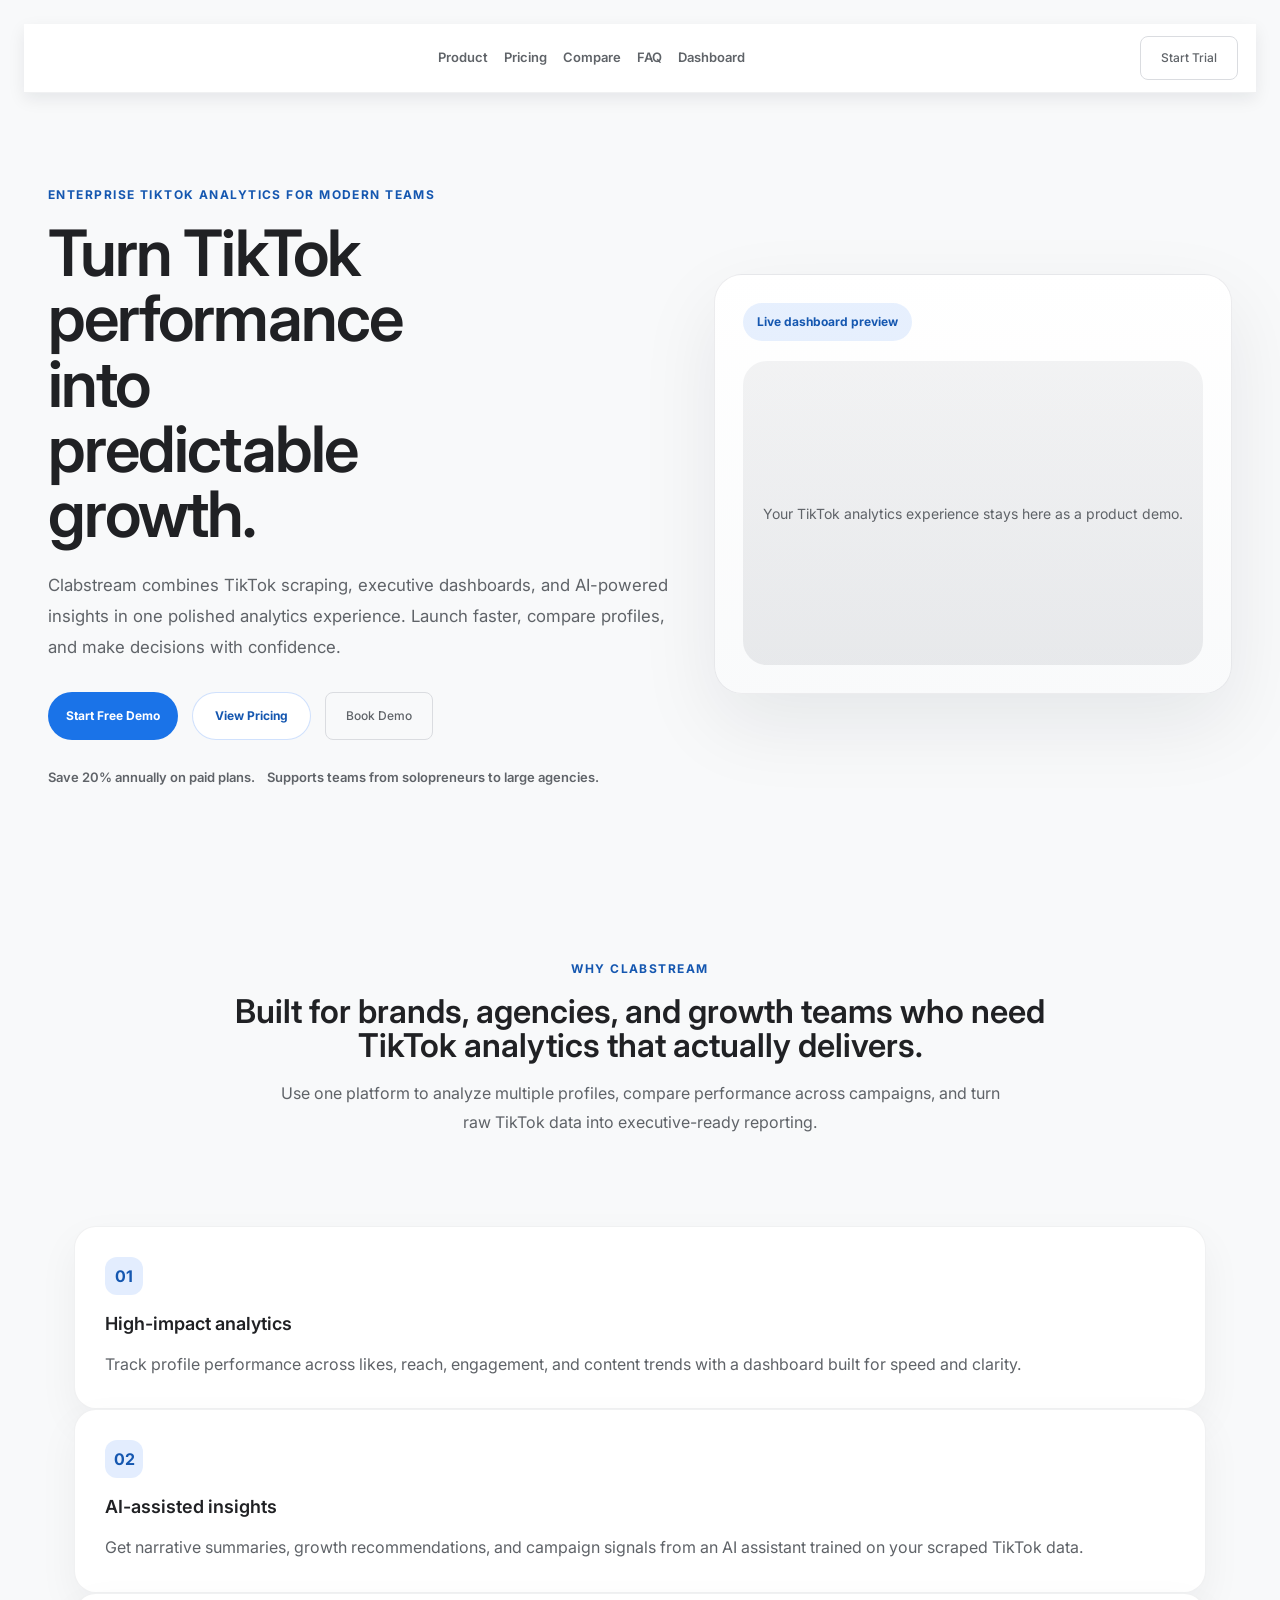
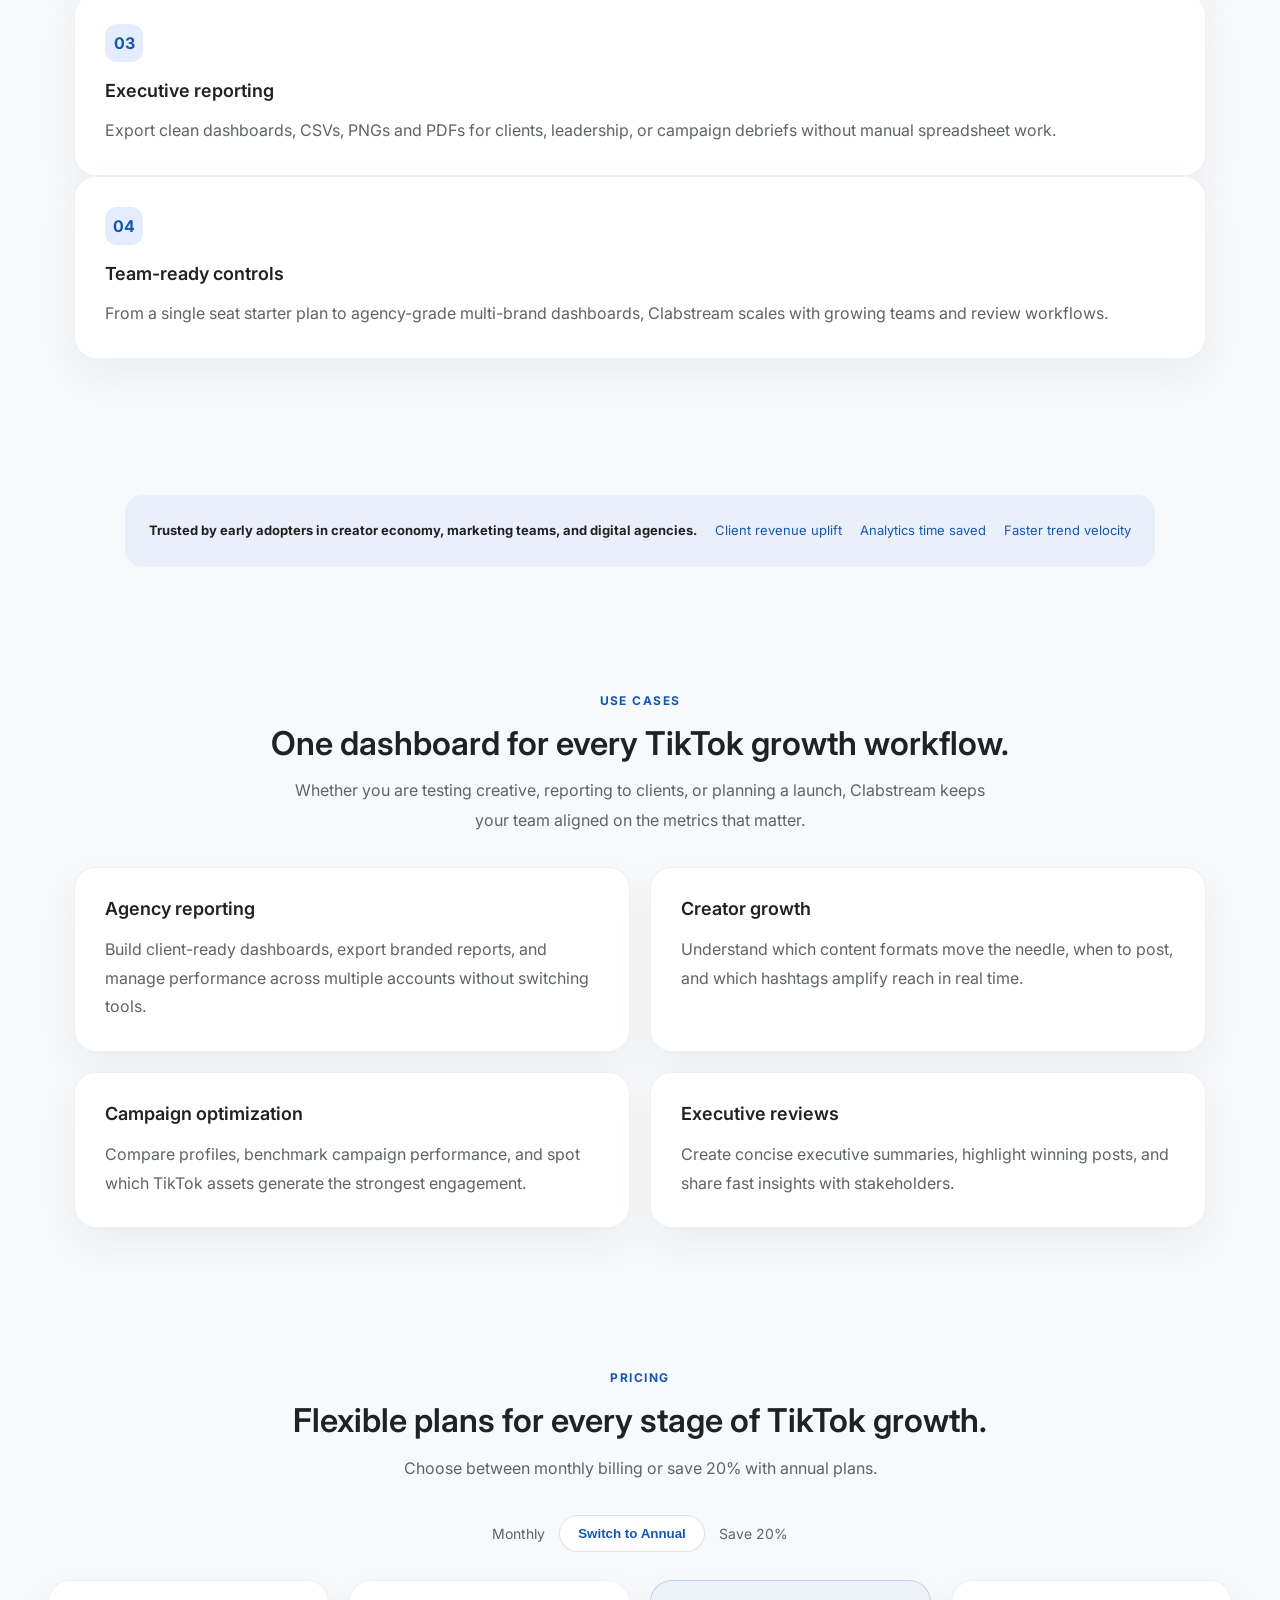
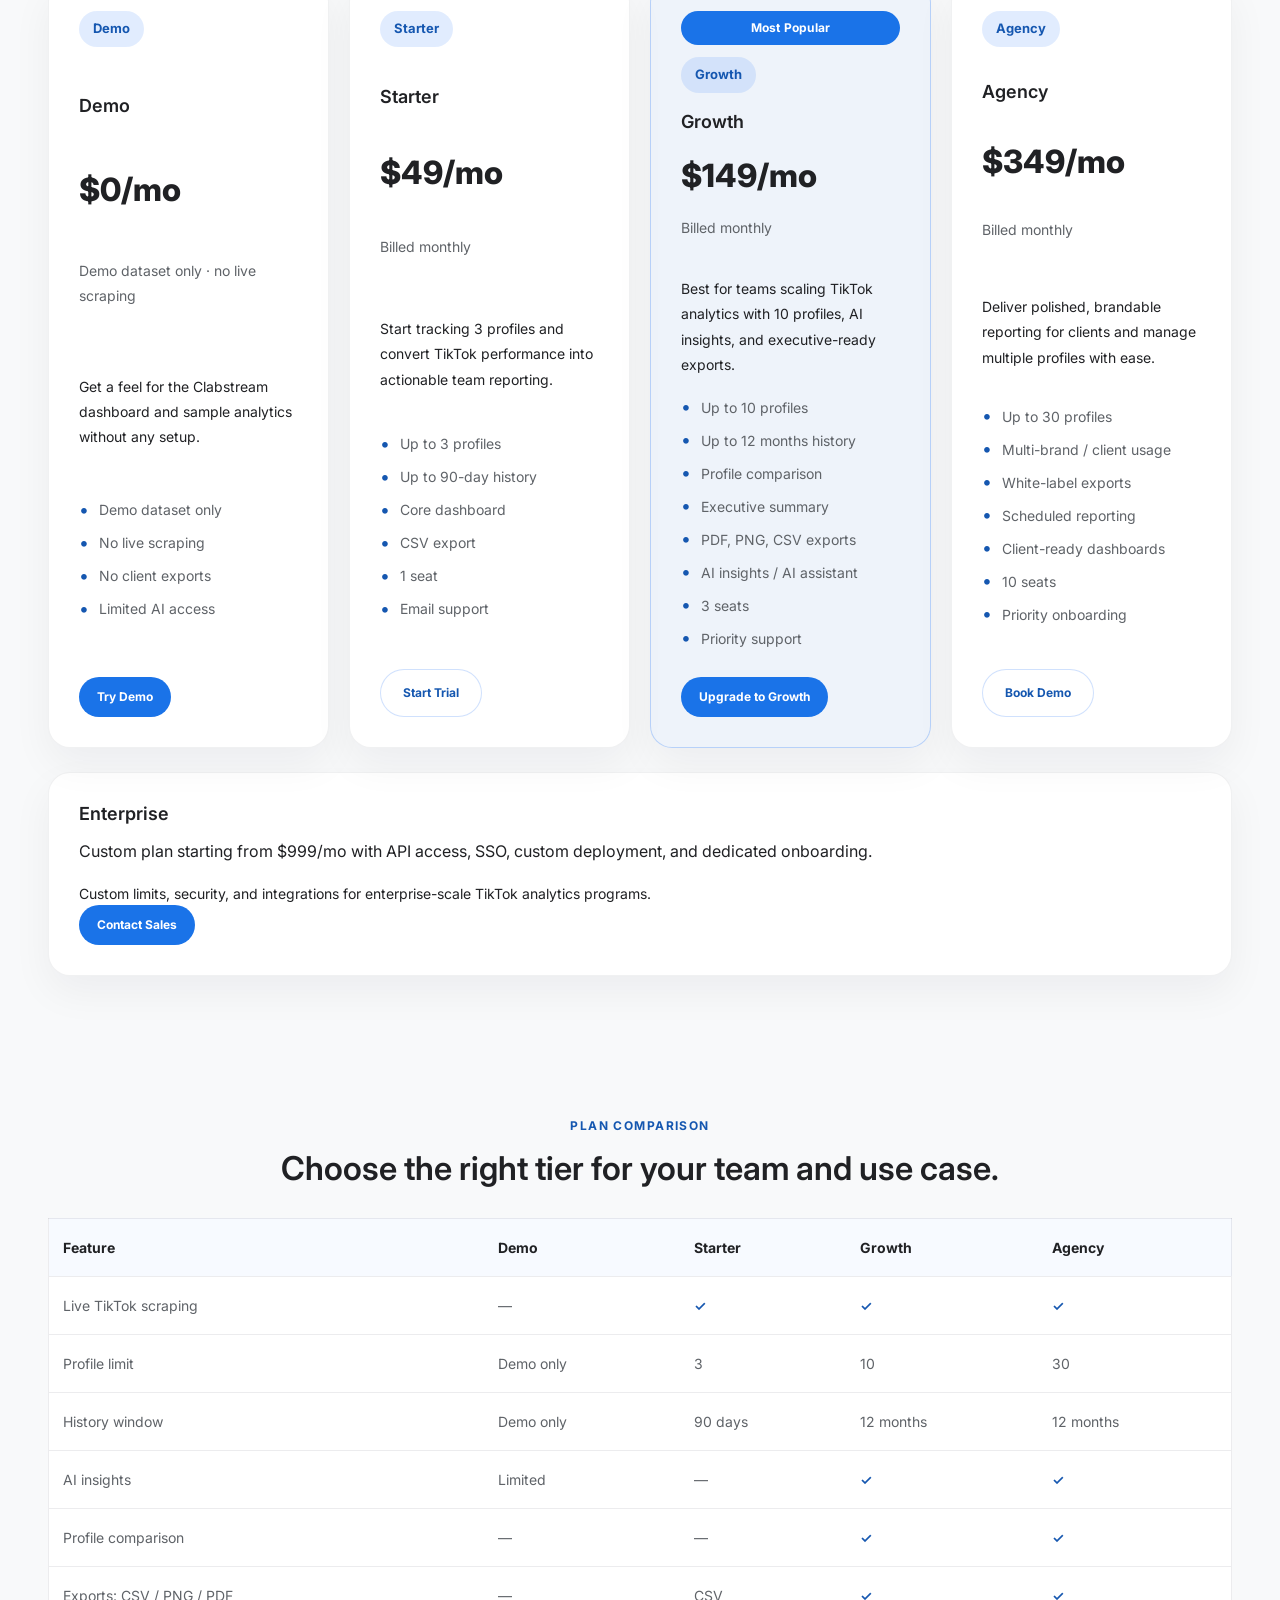
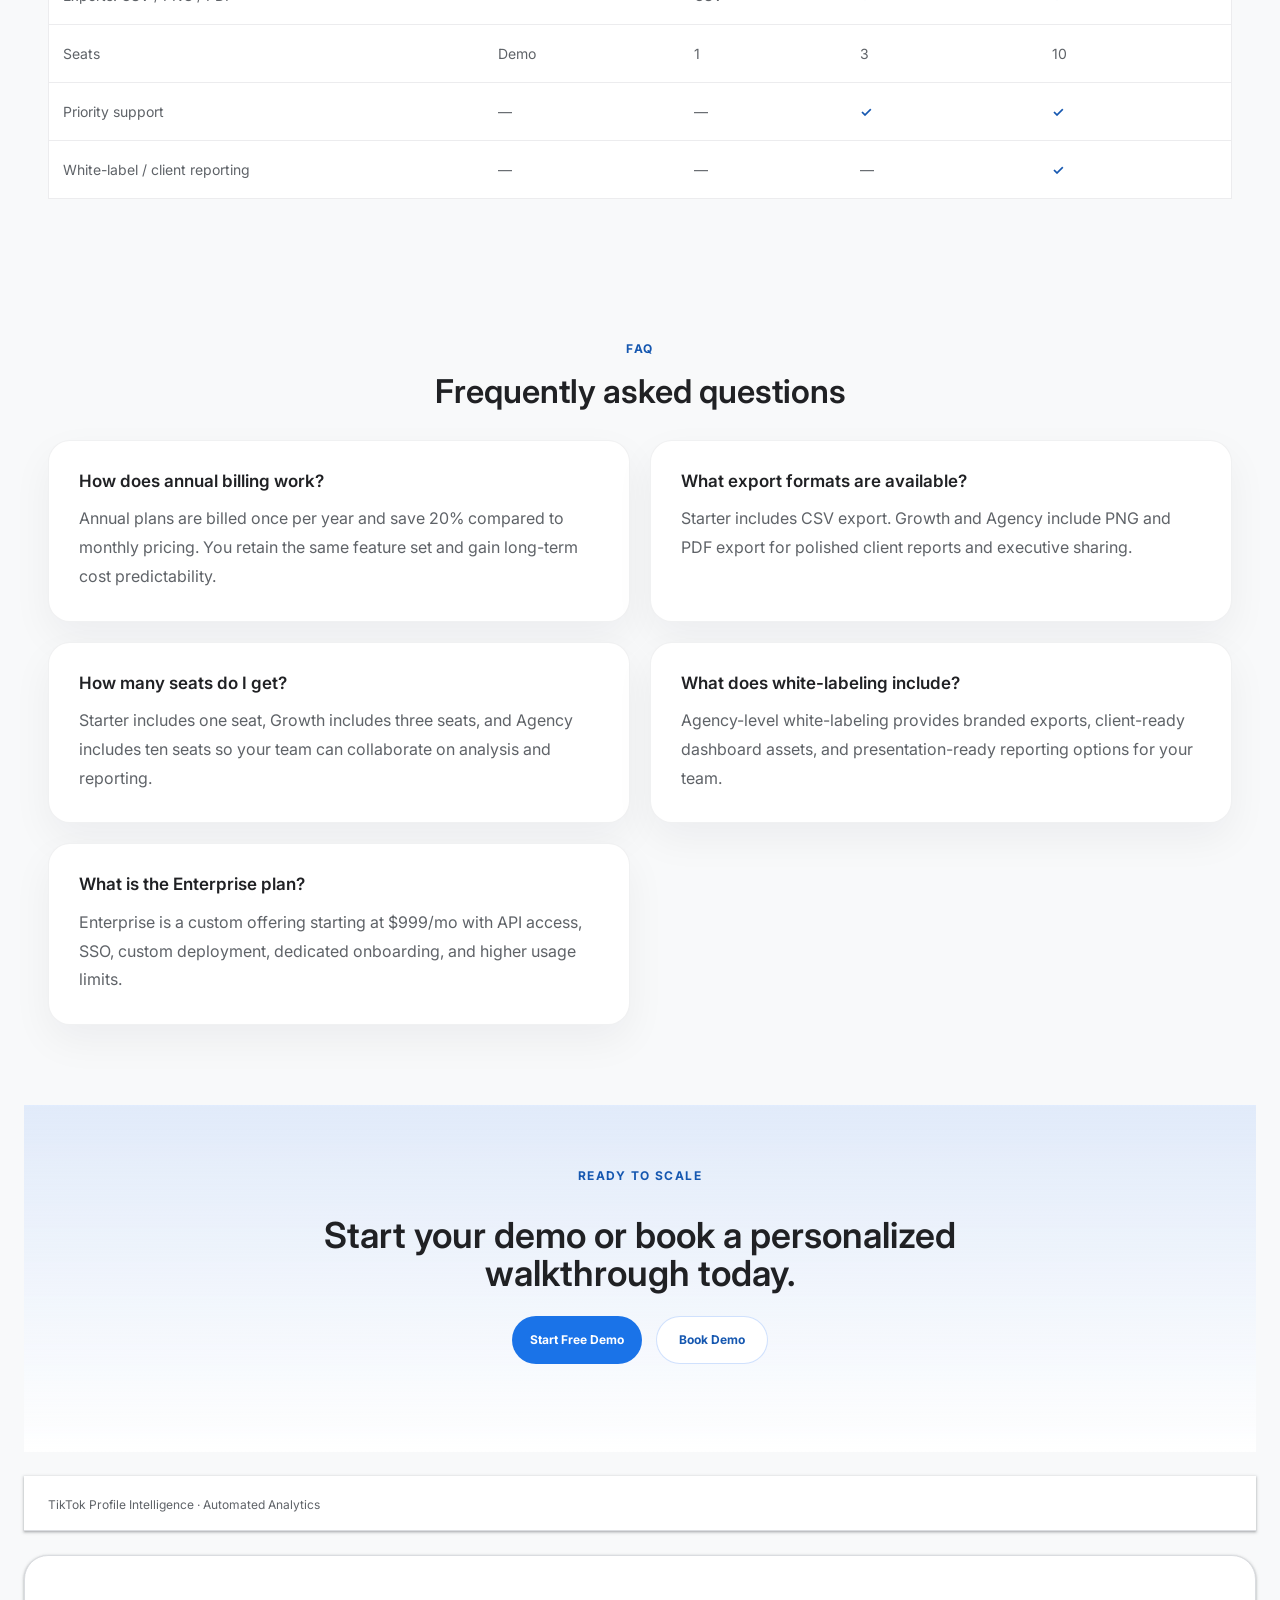
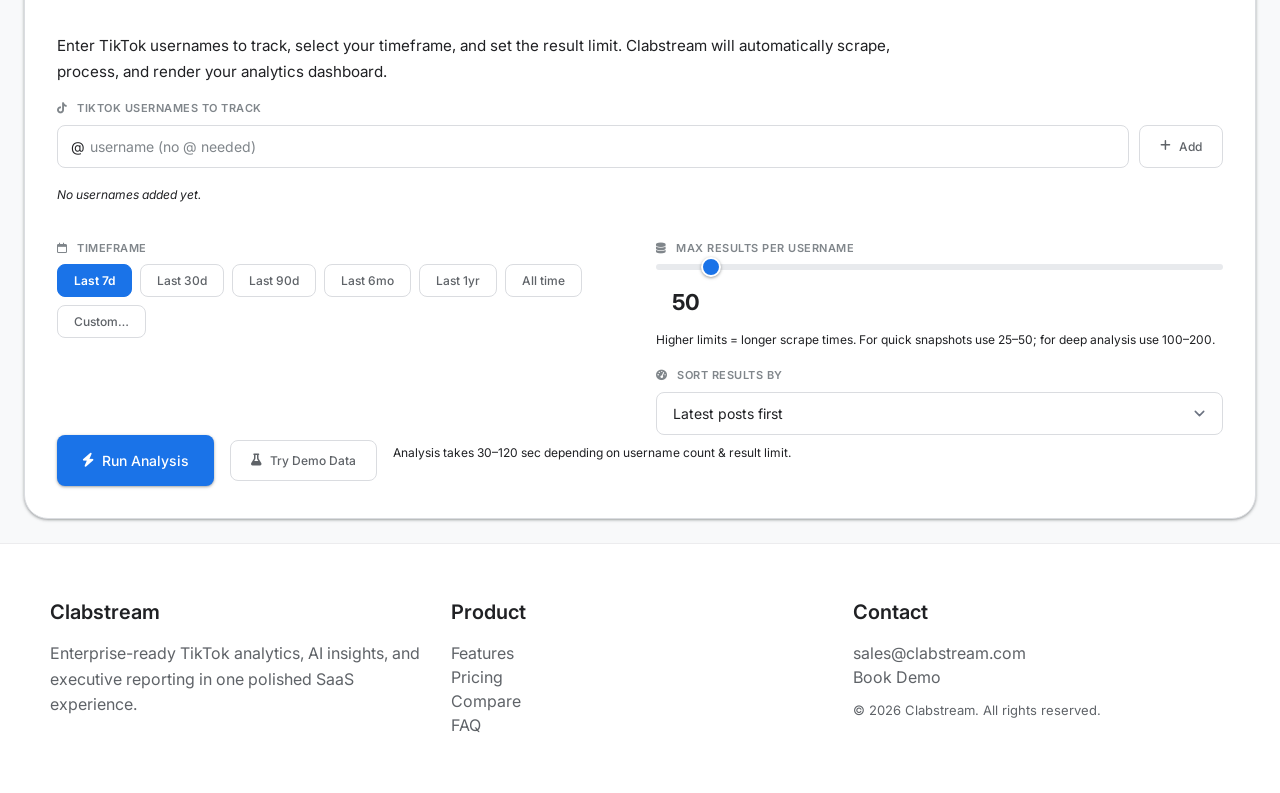
==== index.html @ 3033cf8f "Fix 405 by adding API fallback and CORS OPTIONS handling" ====
<!DOCTYPE html>
<html lang="en">

<head>
  <meta charset="UTF-8">
  <meta name="viewport" content="width=device-width, initial-scale=1.0">
  <title>Clabstream — TikTok Analytics</title>
  <script src="https://cdn.jsdelivr.net/npm/chart.js"></script>
  <link
    href="https://fonts.googleapis.com/css2?family=Inter:wght@300;400;500;600;700&display=swap"
    rel="stylesheet">
  <link href="https://cdnjs.cloudflare.com/ajax/libs/font-awesome/6.5.0/css/all.min.css" rel="stylesheet">
  <style>
    /* Enterprise SaaS Analytics Design System */
    :root {
      /* Neutral Analytics Color Palette */
      --bg-primary: #f8f9fa;
      --bg-secondary: #ffffff;
      --bg-tertiary: #f1f3f4;
      --text-primary: #202124;
      --text-secondary: #5f6368;
      --text-muted: #80868b;
      --border-primary: #dadce0;
      --border-secondary: #e8eaed;
      --border-accent: #1a73e8;
      --blue-primary: #1a73e8;
      --blue-light: #4285f4;
      --blue-dark: #1557b0;
      --green-primary: #34a853;
      --red-primary: #ea4335;
      --orange-primary: #fbbc04;
      --gray-50: #f8f9fa;
      --gray-100: #f1f3f4;
      --gray-200: #e8eaed;
      --gray-300: #dadce0;
      --gray-400: #bdc1c6;
      --gray-500: #9aa0a6;
      --gray-600: #80868b;
      --gray-700: #5f6368;
      --gray-800: #3c4043;
      --gray-900: #202124;

      /* Spacing Scale */
      --space-1: 4px;
      --space-2: 8px;
      --space-3: 12px;
      --space-4: 16px;
      --space-5: 20px;
      --space-6: 24px;
      --space-8: 32px;
      --space-10: 40px;
      --space-12: 48px;
      --space-16: 64px;

      /* Border Radius - Enterprise Standard */
      --radius-sm: 4px;
      --radius-md: 8px;
      --radius-lg: 12px;
      --radius-xl: 16px;

      /* Shadows - Subtle and Professional */
      --shadow-sm: 0 1px 2px 0 rgba(60, 64, 67, 0.3), 0 1px 3px 1px rgba(60, 64, 67, 0.15);
      --shadow-md: 0 1px 3px 0 rgba(60, 64, 67, 0.3), 0 4px 8px 3px rgba(60, 64, 67, 0.15);
      --shadow-lg: 0 4px 6px -1px rgba(60, 64, 67, 0.3), 0 10px 15px -3px rgba(60, 64, 67, 0.15);

      /* Typography - Enterprise Standard */
      --font-family-primary: 'Inter', -apple-system, BlinkMacSystemFont, 'Segoe UI', Roboto, sans-serif;
      --font-family-secondary: 'DM Sans', sans-serif;
      --font-size-xs: 11px;
      --font-size-sm: 12px;
      --font-size-base: 14px;
      --font-size-lg: 16px;
      --font-size-xl: 18px;
      --font-size-2xl: 20px;
      --font-size-3xl: 24px;
      --font-size-4xl: 28px;
      --font-weight-normal: 400;
      --font-weight-medium: 500;
      --font-weight-semibold: 600;
      --font-weight-bold: 700;
    }

    *,
    *::before,
    *::after {
      box-sizing: border-box;
      margin: 0;
      padding: 0;
    }

    html {
      scroll-behavior: smooth;
    }

    body {
      font-family: var(--font-family-primary);
      background: var(--bg-primary);
      color: var(--text-primary);
      margin: 0;
      padding: 0;
      line-height: 1.5;
      -webkit-font-smoothing: antialiased;
      -moz-osx-font-smoothing: grayscale;
    }

    .wrap {
      max-width: 1400px;
      margin: 0 auto;
      padding: var(--space-6) var(--space-6);
      display: flex;
      flex-direction: column;
      gap: var(--space-6);
    }

    /* Typography */
    h1, h2, h3, h4, h5, h6 {
      font-weight: var(--font-weight-semibold);
      line-height: 1.25;
      color: var(--text-primary);
    }

    h1 { font-size: var(--font-size-4xl); }
    h2 { font-size: var(--font-size-3xl); }
    h3 { font-size: var(--font-size-2xl); }
    h4 { font-size: var(--font-size-xl); }
    h5 { font-size: var(--font-size-lg); }
    h6 { font-size: var(--font-size-base); }

    p {
      margin-bottom: var(--space-4);
      line-height: 1.6;
    }

    /* Cards - Enterprise Analytics Style */
    .card {
      background: var(--bg-secondary);
      border: 1px solid var(--border-primary);
      border-radius: var(--radius-lg);
      box-shadow: var(--shadow-sm);
      transition: box-shadow 0.2s ease;
    }

    .card:hover {
      box-shadow: var(--shadow-md);
    }

    /* Header Styles */
    .site-header {
      background: var(--bg-secondary);
      border-bottom: 1px solid var(--border-primary);
      padding: var(--space-4) var(--space-6);
      box-shadow: var(--shadow-sm);
    }

    .site-header .logo-wrap {
      display: flex;
      align-items: center;
      gap: var(--space-3);
    }

    .site-header .logo-img {
      height: 40px;
      width: auto;
      max-width: 260px;
      object-fit: contain;
    }

    .site-header .logo-text {
      font-size: 1.3rem;
      font-weight: var(--font-weight-bold);
      color: var(--text-primary);
      letter-spacing: -0.5px;
    }

    .site-header .logo-sub {
      font-size: var(--font-size-sm);
      color: var(--text-secondary);
      margin-top: var(--space-1);
    }

    .site-header .section-actions {
      display: flex;
      gap: var(--space-4);
    }

    .site-header .btn {
      background: var(--bg-tertiary);
      border: 1px solid var(--border-primary);
      border-radius: var(--radius-md);
      padding: var(--space-3) var(--space-5);
      color: var(--text-primary);
      font-weight: var(--font-weight-medium);
      font-size: var(--font-size-sm);
      cursor: pointer;
      transition: all 0.2s ease;
    }

    .site-header .btn:hover {
      background: var(--gray-200);
      border-color: var(--border-accent);
    }

    /* Setup Panel - Enterprise Filter Bar */
    .setup-panel {
      background: var(--bg-secondary);
      border: 1px solid var(--border-primary);
      border-radius: var(--radius-lg);
      padding: var(--space-8);
      box-shadow: var(--shadow-sm);
    }

    .setup-inner {
      position: relative;
      z-index: 1;
    }

    /* Form Elements - Enterprise Style */
    .field-label {
      font-size: var(--font-size-xs);
      font-weight: var(--font-weight-semibold);
      letter-spacing: 0.5px;
      text-transform: uppercase;
      color: var(--text-muted);
      margin-bottom: var(--space-2);
      display: block;
    }

    .input-styled {
      width: 100%;
      background: var(--bg-secondary);
      border: 1px solid var(--border-primary);
      border-radius: var(--radius-md);
      padding: var(--space-3) var(--space-4);
      color: var(--text-primary);
      font-size: var(--font-size-base);
      font-family: var(--font-family-primary);
      outline: none;
      transition: border-color 0.2s ease, box-shadow 0.2s ease;
    }

    .input-styled:focus {
      border-color: var(--border-accent);
      box-shadow: 0 0 0 3px rgba(26, 115, 232, 0.1);
    }

    .input-styled::placeholder {
      color: var(--text-muted);
    }

    .select-styled {
      background: var(--bg-secondary);
      border: 1px solid var(--border-primary);
      border-radius: var(--radius-md);
      padding: var(--space-3) var(--space-4);
      color: var(--text-primary);
      font-size: var(--font-size-base);
      font-family: var(--font-family-primary);
      outline: none;
      cursor: pointer;
      width: 100%;
      transition: border-color 0.2s ease;
      appearance: none;
      background-image: url("data:image/svg+xml,%3csvg xmlns='http://www.w3.org/2000/svg' fill='none' viewBox='0 0 20 20'%3e%3cpath stroke='%236b7280' stroke-linecap='round' stroke-linejoin='round' stroke-width='1.5' d='m6 8 4 4 4-4'/%3e%3c/svg%3e");
      background-position: right var(--space-3) center;
      background-repeat: no-repeat;
      background-size: 1.5em 1.5em;
      padding-right: var(--space-10);
    }

    .select-styled:focus {
      border-color: var(--border-accent);
      box-shadow: 0 0 0 3px rgba(26, 115, 232, 0.1);
    }

    /* Username Tags - Enterprise Style */
    .user-tag {
      display: inline-flex;
      align-items: center;
      gap: var(--space-2);
      background: var(--blue-primary);
      border: 1px solid var(--blue-primary);
      border-radius: var(--radius-xl);
      padding: var(--space-2) var(--space-4) var(--space-2) var(--space-3);
      font-size: var(--font-size-sm);
      color: white;
      animation: tagIn 0.15s ease;
    }

    @keyframes tagIn {
      from {
        opacity: 0;
        transform: scale(0.88);
      }
      to {
        opacity: 1;
        transform: scale(1);
      }
    }

    .user-tag button {
      background: none;
      border: none;
      color: rgba(255, 255, 255, 0.8);
      cursor: pointer;
      font-size: var(--font-size-base);
      line-height: 1;
      padding: 0 var(--space-1);
      border-radius: var(--radius-sm);
      transition: color 0.2s ease;
    }

    .user-tag button:hover {
      color: white;
      background: rgba(255, 255, 255, 0.1);
    }

    /* Timeframe Pills - Enterprise Style */
    .tf-grid {
      display: flex;
      flex-wrap: wrap;
      gap: var(--space-2);
    }

    .tf-pill {
      background: var(--bg-secondary);
      border: 1px solid var(--border-primary);
      border-radius: var(--radius-md);
      padding: var(--space-2) var(--space-4);
      font-size: var(--font-size-sm);
      color: var(--text-secondary);
      cursor: pointer;
      transition: all 0.2s ease;
      font-family: var(--font-family-primary);
      font-weight: var(--font-weight-medium);
    }

    .tf-pill:hover {
      border-color: var(--border-accent);
      color: var(--blue-primary);
    }

    .tf-pill.active {
      background: var(--blue-primary);
      border-color: var(--blue-primary);
      color: white;
      font-weight: var(--font-weight-semibold);
    }

    /* Buttons - Enterprise Style */
    .btn {
      display: inline-flex;
      align-items: center;
      gap: var(--space-2);
      border: 1px solid transparent;
      border-radius: var(--radius-md);
      font-weight: var(--font-weight-medium);
      font-size: var(--font-size-sm);
      cursor: pointer;
      transition: all 0.2s ease;
      padding: var(--space-3) var(--space-5);
      font-family: var(--font-family-primary);
      white-space: nowrap;
      text-decoration: none;
    }

    .btn-run {
      background: var(--blue-primary);
      color: white;
      box-shadow: var(--shadow-sm);
      font-size: var(--font-size-base);
      padding: var(--space-4) var(--space-6);
    }

    .btn-run:hover:not(:disabled) {
      background: var(--blue-dark);
      box-shadow: var(--shadow-md);
    }

    .btn-run:disabled {
      opacity: 0.5;
      cursor: not-allowed;
      box-shadow: none;
    }

    .btn-ghost {
      background: transparent;
      border: 1px solid var(--border-primary);
      color: var(--text-secondary);
    }

    .btn-ghost:hover {
      border-color: var(--border-accent);
      color: var(--blue-primary);
      background: rgba(26, 115, 232, 0.04);
    }

    .btn-pdf {
      background: var(--orange-primary);
      color: white;
    }

    .btn-pdf:hover {
      background: #e6a800;
    }

    /* Progress Indicators - Enterprise Style */
    .progress-track {
      background: var(--gray-200);
      border-radius: var(--radius-xl);
      height: 6px;
      overflow: hidden;
    }

    .progress-fill {
      height: 100%;
      border-radius: var(--radius-xl);
      background: var(--blue-primary);
      transition: width 0.45s ease;
    }

    .step-dot {
      width: 32px;
      height: 32px;
      border-radius: 50%;
      display: flex;
      align-items: center;
      justify-content: center;
      font-size: var(--font-size-xs);
      font-weight: var(--font-weight-semibold);
      border: 2px solid;
      flex-shrink: 0;
      transition: all 0.3s ease;
    }

    .step-dot.pending {
      border-color: var(--border-primary);
      color: var(--text-muted);
      background: var(--bg-secondary);
    }

    .step-dot.active {
      border-color: var(--blue-primary);
      color: white;
      background: var(--blue-primary);
      animation: pdot 1.4s ease-in-out infinite;
    }

    .step-dot.done {
      border-color: var(--green-primary);
      color: white;
      background: var(--green-primary);
    }

    .step-dot.error {
      border-color: var(--red-primary);
      color: white;
      background: var(--red-primary);
    }

    @keyframes pdot {
      0%, 100% {
        box-shadow: 0 0 0 0 rgba(26, 115, 232, 0.4);
      }
      50% {
        box-shadow: 0 0 0 8px rgba(26, 115, 232, 0);
      }
    }

    /* KPI Cards - Enterprise Analytics Style */
    .kpi {
      background: var(--bg-secondary);
      border: 1px solid var(--border-primary);
      border-radius: var(--radius-lg);
      padding: var(--space-6);
      position: relative;
      overflow: hidden;
      box-shadow: var(--shadow-sm);
      transition: box-shadow 0.2s ease;
    }

    .kpi:hover {
      box-shadow: var(--shadow-md);
    }

    .kpi-val {
      font-family: var(--font-family-primary);
      font-size: 32px;
      font-weight: var(--font-weight-bold);
      line-height: 1;
      color: var(--text-primary);
      margin: var(--space-2) 0 var(--space-1);
    }

    .kpi-label {
      font-size: var(--font-size-xs);
      letter-spacing: 0.5px;
      text-transform: uppercase;
      color: var(--text-muted);
      font-weight: var(--font-weight-semibold);
    }

    .kpi-icon {
      width: 36px;
      height: 36px;
      border-radius: var(--radius-md);
      display: flex;
      align-items: center;
      justify-content: center;
      font-size: var(--font-size-lg);
    }

    /* AI Card - Enterprise Analytics Widget */
    .ai-card {
      background: var(--bg-secondary);
      border: 1px solid var(--border-primary);
      border-radius: var(--radius-lg);
      padding: var(--space-6);
      position: relative;
      box-shadow: var(--shadow-sm);
    }

    .ai-card::before {
      content: '';
      position: absolute;
      left: 0;
      top: var(--space-4);
      bottom: var(--space-4);
      width: 4px;
      border-radius: var(--radius-sm);
      background: var(--blue-primary);
    }

    .ai-inner {
      background: var(--bg-tertiary);
      border: 1px solid var(--border-secondary);
      border-radius: var(--radius-md);
      padding: var(--space-4);
    }

    .rec-card {
      background: var(--bg-secondary);
      border: 1px solid var(--border-primary);
      border-radius: var(--radius-md);
      padding: var(--space-4);
    }

    /* Insight Box - Enterprise Style */
    .insight {
      background: var(--blue-primary);
      border: 1px solid var(--blue-primary);
      border-radius: var(--radius-md);
      padding: var(--space-3) var(--space-4);
      font-size: var(--font-size-sm);
      color: white;
      line-height: 1.5;
      margin-top: var(--space-4);
    }

    .insight strong {
      color: rgba(255, 255, 255, 0.9);
    }

    .insight i {
      color: rgba(255, 255, 255, 0.8);
      margin-right: var(--space-2);
    }

    /* Chart Labels - Enterprise Style */
    .chart-section-label {
      font-size: var(--font-size-xs);
      font-weight: var(--font-weight-semibold);
      letter-spacing: 0.8px;
      text-transform: uppercase;
      color: var(--text-muted);
      margin-bottom: var(--space-1);
    }

    .chart-title {
      font-family: var(--font-family-primary);
      font-size: var(--font-size-lg);
      font-weight: var(--font-weight-semibold);
      color: var(--text-primary);
      margin-bottom: var(--space-4);
    }

    /* Badges - Enterprise Style */
    .badge {
      display: inline-flex;
      align-items: center;
      gap: var(--space-2);
      border-radius: var(--radius-xl);
      padding: var(--space-1) var(--space-3);
      font-size: var(--font-size-xs);
      font-weight: var(--font-weight-medium);
    }

    .badge-live {
      background: var(--green-primary);
      color: white;
    }

    .badge-running {
      background: var(--blue-primary);
      color: white;
    }

    .badge-error {
      background: var(--red-primary);
      color: white;
    }

    .pulse-green {
      width: 8px;
      height: 8px;
      border-radius: 50%;
      background: var(--green-primary);
      animation: pg 2s infinite;
    }

    .pulse-orange {
      width: 8px;
      height: 8px;
      border-radius: 50%;
      background: var(--blue-primary);
      animation: po 1s infinite;
    }

    @keyframes pg {
      0%, 100% {
        opacity: 1;
        transform: scale(1);
      }
      50% {
        opacity: 0.4;
        transform: scale(0.7);
      }
    }

    @keyframes po {
      0%, 100% {
        opacity: 1;
      }
      50% {
        opacity: 0.3;
      }
    }

    /* Divider - Enterprise Style */
    .divider {
      height: 1px;
      background: var(--border-secondary);
      margin: var(--space-6) 0;
    }

    /* Grid System - Enterprise Responsive */
    .grid-2 {
      display: grid;
      grid-template-columns: repeat(2, 1fr);
      gap: var(--space-5);
    }

    .grid-3 {
      display: grid;
      grid-template-columns: repeat(3, 1fr);
      gap: var(--space-5);
    }

    .grid-4 {
      display: grid;
      grid-template-columns: repeat(4, 1fr);
      gap: var(--space-4);
    }

    .grid-1-2 {
      display: grid;
      grid-template-columns: 1fr 2fr;
      gap: var(--space-5);
    }

    @media(max-width: 900px) {
      .grid-2,
      .grid-3,
      .grid-4,
      .grid-1-2 {
        grid-template-columns: 1fr;
        gap: var(--space-4);
      }
    }

    @media(max-width: 640px) {
      .setup-panel {
        padding: var(--space-6);
      }
    }

    /* ANIMATIONS */
    .fade-in {
      animation: fadeIn .4s ease forwards;
    }

    @keyframes fadeIn {
      from {
        opacity: 0;
        transform: translateY(10px);
      }

      to {
        opacity: 1;
        transform: translateY(0);
      }
    }

    .spin {
      animation: spin .8s linear infinite;
    }

    @keyframes spin {
      to {
        transform: rotate(360deg);
      }
    }

    /* Toast Notifications - Enterprise Style */
    #toast {
      position: fixed;
      bottom: var(--space-7);
      right: var(--space-7);
      z-index: 9999;
      background: var(--bg-secondary);
      border: 1px solid var(--border-primary);
      border-radius: var(--radius-lg);
      padding: var(--space-4) var(--space-5);
      font-size: var(--font-size-sm);
      color: var(--text-primary);
      box-shadow: var(--shadow-lg);
      transform: translateY(80px);
      opacity: 0;
      transition: all 0.3s cubic-bezier(0.34, 1.56, 0.64, 1);
      max-width: 340px;
    }

    #toast.show {
      transform: translateY(0);
      opacity: 1;
    }

    #toast.error {
      border-color: var(--red-primary);
      background: rgba(234, 67, 53, 0.05);
    }

    #toast.success {
      border-color: var(--green-primary);
      background: rgba(52, 168, 83, 0.05);
    }

    /* Print Styles - Enterprise */
    @media print {
      @page {
        margin: 1.2cm;
      }

      body {
        background: white !important;
        color: var(--text-primary) !important;
      }

      .site-header {
        background: var(--blue-primary) !important;
        print-color-adjust: exact;
        -webkit-print-color-adjust: exact;
        border: none !important;
      }

      .card,
      .kpi,
      .ai-card,
      .ai-inner,
      .rec-card,
      .setup-panel,
      .insight {
        background: white !important;
        border: 1px solid var(--border-primary) !important;
        color: var(--text-primary) !important;
        box-shadow: none !important;
        break-inside: avoid;
        page-break-inside: avoid;
      }

      .print-hidden {
        display: none !important;
      }

      canvas {
        max-height: 240px !important;
      }

      h1,
      h2,
      h3,
      h4,
      .logo-text,
      .kpi-val,
      .chart-title,
      .font-display {
        color: #1e293b !important;
      }

      .kpi-label,
      .chart-section-label,
      .field-label {
        color: #64748b !important;
      }

      p,
      span,
      li,
      .insight {
        color: #374151 !important;
      }

      .insight strong {
        color: var(--blue-primary) !important;
      }
    }

    /* Range Input - Enterprise Style */
    input[type=range] {
      -webkit-appearance: none;
      appearance: none;
      width: 100%;
      height: 6px;
      border-radius: var(--radius-xl);
      background: var(--gray-200);
      outline: none;
    }

    input[type=range]::-webkit-slider-thumb {
      -webkit-appearance: none;
      width: 20px;
      height: 20px;
      border-radius: 50%;
      background: var(--blue-primary);
      cursor: pointer;
      border: 2px solid var(--bg-secondary);
      box-shadow: var(--shadow-sm);
    }

    /* Chat Widget - Enterprise Style */
    #chatFab {
      position: fixed;
      bottom: var(--space-7);
      right: var(--space-7);
      z-index: 9998;
      width: auto;
      height: 56px;
      padding: 0 var(--space-6);
      gap: var(--space-3);
      border-radius: var(--radius-xl);
      background: var(--blue-primary);
      border: none;
      cursor: pointer;
      box-shadow: var(--shadow-lg);
      display: none;
      align-items: center;
      justify-content: center;
      font-size: var(--font-size-base);
      font-weight: var(--font-weight-semibold);
      font-family: var(--font-family-primary);
      color: white;
      transition: transform 0.25s ease, box-shadow 0.25s ease;
      animation: fabPop 0.35s cubic-bezier(0.34, 1.56, 0.64, 1);
    }

    #chatFab:hover {
      transform: scale(1.05);
      box-shadow: 0 8px 32px rgba(26, 115, 232, 0.3);
    }

    @keyframes fabPop {
      from {
        transform: scale(0);
        opacity: 0;
      }
      to {
        transform: scale(1);
        opacity: 1;
      }
    }

    #chatFab .fab-badge {
      position: absolute;
      top: -3px;
      right: -3px;
      width: 18px;
      height: 18px;
      border-radius: 50%;
      background: #34d399;
      border: 2px solid var(--bg-secondary);
      font-size: 9px;
      font-weight: 800;
      color: #052e16;
      display: flex;
      align-items: center;
      justify-content: center;
    }

    #chatPanel {
      position: fixed;
      bottom: 96px;
      right: 28px;
      z-index: 9997;
      width: 380px;
      max-height: 600px;
      background: #0c0c1e;
      border: 1px solid rgba(124, 58, 237, 0.3);
      border-radius: 22px;
      box-shadow: 0 20px 60px rgba(0, 0, 0, 0.7), 0 0 0 1px rgba(249, 115, 22, 0.06);
      display: flex;
      flex-direction: column;
      transform: translateY(20px) scale(0.95);
      opacity: 0;
      pointer-events: none;
      transition: all .3s cubic-bezier(.34, 1.2, .64, 1);
      overflow: hidden;
    }

    #chatPanel.open {
      transform: translateY(0) scale(1);
      opacity: 1;
      pointer-events: all;
    }

    @media(max-width:460px) {
      #chatPanel {
        width: calc(100vw - 24px);
        right: 12px;
        bottom: 88px;
      }
    }

    .chat-header {
      padding: 16px 18px 14px;
      background: linear-gradient(135deg, rgba(124, 58, 237, 0.18), rgba(249, 115, 22, 0.10));
      border-bottom: 1px solid rgba(255, 255, 255, 0.06);
      display: flex;
      align-items: center;
      gap: 10px;
      flex-shrink: 0;
    }

    .chat-gem-icon {
      width: 34px;
      height: 34px;
      border-radius: 9px;
      flex-shrink: 0;
      background: var(--blue-primary);
      display: flex;
      align-items: center;
      justify-content: center;
      font-size: 15px;
      color: white;
    }

    .chat-messages {
      flex: 1;
      overflow-y: auto;
      padding: 14px 14px 6px;
      display: flex;
      flex-direction: column;
      gap: 10px;
      scroll-behavior: smooth;
    }

    .chat-messages::-webkit-scrollbar {
      width: 4px;
    }

    .chat-messages::-webkit-scrollbar-track {
      background: transparent;
    }

    .chat-messages::-webkit-scrollbar-thumb {
      background: rgba(255, 255, 255, 0.1);
      border-radius: 4px;
    }

    .chat-bubble {
      max-width: 88%;
      padding: 10px 13px;
      border-radius: 14px;
      font-size: 13px;
      line-height: 1.6;
      animation: bubbleIn .2s ease;
    }

    @keyframes bubbleIn {
      from {
        opacity: 0;
        transform: translateY(6px);
      }

      to {
        opacity: 1;
        transform: translateY(0);
      }
    }

    .chat-bubble.user {
      align-self: flex-end;
      background: linear-gradient(135deg, rgba(249, 115, 22, 0.22), rgba(124, 58, 237, 0.15));
      border: 1px solid rgba(249, 115, 22, 0.25);
      color: #fdba74;
    }

    .chat-bubble.ai {
      align-self: flex-start;
      background: rgba(255, 255, 255, 0.05);
      border: 1px solid rgba(255, 255, 255, 0.08);
      color: #cbd5e1;
    }

    .chat-bubble.ai strong {
      color: #e2e8f0;
    }

    .chat-bubble.ai ul {
      padding-left: 16px;
      margin: 4px 0;
    }

    .chat-bubble.ai li {
      margin-bottom: 3px;
    }

    .chat-bubble.typing {
      color: var(--text-muted);
      font-style: italic;
    }

    .chat-bubble.typing::after {
      content: '';
      animation: dots 1.2s infinite step-start;
    }

    @keyframes dots {
      0% {
        content: '';
      }

      33% {
        content: '.';
      }

      66% {
        content: '..';
      }

      100% {
        content: '...';
      }
    }

    .chat-footer {
      padding: 10px 12px 14px;
      border-top: 1px solid rgba(255, 255, 255, 0.06);
      display: flex;
      gap: 8px;
      align-items: flex-end;
      flex-shrink: 0;
    }

    #chatInput {
      flex: 1;
      background: var(--bg-secondary);
      border: 1px solid var(--border-primary);
      border-radius: var(--radius-md);
      padding: var(--space-3) var(--space-4);
      color: var(--text-primary);
      font-size: var(--font-size-sm);
      font-family: var(--font-family-primary);
      outline: none;
      resize: none;
      max-height: 100px;
      line-height: 1.5;
      transition: border-color 0.2s ease;
    }

    #chatInput:focus {
      border-color: var(--border-accent);
      box-shadow: 0 0 0 3px rgba(26, 115, 232, 0.1);
    }

    #chatInput::placeholder {
      color: var(--text-muted);
    }

    #chatSend {
      width: 36px;
      height: 36px;
      border-radius: var(--radius-md);
      flex-shrink: 0;
      background: var(--blue-primary);
      border: none;
      cursor: pointer;
      color: white;
      font-size: var(--font-size-base);
      display: flex;
      align-items: center;
      justify-content: center;
      transition: background 0.2s ease, transform 0.15s ease;
    }

    #chatSend:hover {
      background: var(--blue-dark);
      transform: scale(1.05);
    }

    #chatSend:disabled {
      opacity: .35;
      cursor: not-allowed;
      transform: none;
    }

    .chat-suggestions {
      padding: 0 12px 10px;
      display: flex;
      flex-wrap: wrap;
      gap: 6px;
      flex-shrink: 0;
    }

    .chat-chip {
      font-size: 11px;
      padding: 5px 10px;
      border-radius: 999px;
      cursor: pointer;
      background: rgba(124, 58, 237, 0.1);
      border: 1px solid rgba(124, 58, 237, 0.25);
      color: #c4b5fd;
      transition: background .2s;
      white-space: nowrap;
    }

    .chat-chip:hover {
      background: rgba(124, 58, 237, 0.22);
    }

    /* COVER CARD */
    .cover-card {
      border-radius: var(--radius-lg);
      overflow: hidden;
      position: relative;
      background: var(--bg-secondary);
      border: 1px solid var(--border-primary);
      transition: transform 0.22s ease, border-color 0.22s ease, box-shadow 0.22s ease;
      display: flex;
      flex-direction: column;
      box-shadow: var(--shadow-sm);
    }

    .cover-card:hover {
      transform: translateY(-2px);
      box-shadow: var(--shadow-md);
      border-color: var(--border-accent);
    }

    .cover-card.highlight {
      border-color: rgba(16, 185, 129, 0.35);
    }

    .cover-card.highlight:hover {
      border-color: rgba(16, 185, 129, 0.7);
      box-shadow: 0 12px 40px rgba(16, 185, 129, 0.15);
    }

    .cover-card.lowlight {
      border-color: rgba(244, 63, 94, 0.3);
    }

    .cover-card.lowlight:hover {
      border-color: rgba(244, 63, 94, 0.6);
      box-shadow: 0 12px 40px rgba(244, 63, 94, 0.12);
    }

    .cover-thumb {
      width: 100%;
      aspect-ratio: 9/16;
      object-fit: cover;
      background: #0c0c1e;
      display: block;
      transition: opacity .3s;
    }

    .cover-thumb-placeholder {
      width: 100%;
      aspect-ratio: 9/16;
      background: var(--bg-tertiary);
      display: flex;
      flex-direction: column;
      align-items: center;
      justify-content: center;
      gap: var(--space-3);
      color: var(--text-muted);
      font-size: var(--font-size-4xl);
    }

    .cover-body {
      padding: 14px 16px;
      flex: 1;
      display: flex;
      flex-direction: column;
      gap: 8px;
    }

    .cover-rank-badge {
      position: absolute;
      top: 10px;
      left: 10px;
      font-family: 'Oxanium', sans-serif;
      font-size: 12px;
      font-weight: 800;
      padding: 4px 10px;
      border-radius: 999px;
      letter-spacing: .04em;
    }

    .cover-ad-badge {
      position: absolute;
      top: 10px;
      right: 10px;
      background: rgba(251, 191, 36, 0.9);
      color: #1a1200;
      font-size: 10px;
      font-weight: 800;
      padding: 3px 8px;
      border-radius: 999px;
      letter-spacing: .04em;
    }

    /* Download Buttons - Enterprise Style */
    .btn-download-small {
      background: var(--bg-secondary);
      border: 1px solid var(--border-primary);
      color: var(--text-secondary);
      border-radius: var(--radius-md);
      padding: var(--space-2) var(--space-4);
      font-size: var(--font-size-sm);
      font-weight: var(--font-weight-medium);
      cursor: pointer;
      transition: all 0.2s ease;
      display: inline-flex;
      align-items: center;
      gap: var(--space-2);
      text-decoration: none;
    }

    .btn-download-small:hover {
      background: var(--bg-tertiary);
      border-color: var(--border-accent);
      color: var(--blue-primary);
    }

    /* DESIGN SYSTEM */
    :root {
      --space-xxs: 8px;
      --space-xs: 12px;
      --space-sm: 16px;
      --space-md: 24px;
      --space-lg: 32px;
      --space-xl: 44px;
      --radius-sm: 12px;
      --radius: 18px;
      --radius-lg: 24px;
      --shadow-soft: 0 20px 60px rgba(0, 0, 0, 0.18);
      --surface-elevated: rgba(255, 255, 255, 0.04);
    }

    .section {
      padding: var(--space-md);
      background: rgba(11, 10, 23, 0.85);
      border: 1px solid rgba(255, 255, 255, 0.06);
      border-radius: var(--radius);
      box-shadow: var(--shadow-soft);
      backdrop-filter: blur(14px);
    }

    .panel {
      display: flex;
      flex-direction: column;
      gap: var(--space-lg);
    }

    .panel-header {
      display: flex;
      flex-wrap: wrap;
      align-items: flex-start;
      justify-content: space-between;
      gap: var(--space-sm);
    }

    .panel-title {
      font-family: 'Oxanium', sans-serif;
      font-size: clamp(1.35rem, 2vw, 2rem);
      font-weight: 800;
      letter-spacing: -0.03em;
      color: white;
      margin-bottom: 6px;
    }

    .panel-subtitle {
      color: var(--c-muted);
      font-size: 0.95rem;
      line-height: 1.7;
      max-width: 56rem;
    }

    .section-actions {
      display: flex;
      flex-wrap: wrap;
      align-items: center;
      gap: var(--space-sm);
    }

    .field-group {
      display: grid;
      gap: var(--space-md);
    }

    .field-row {
      display: grid;
      grid-template-columns: repeat(2, minmax(0, 1fr));
      gap: var(--space-lg);
    }

    .field-row > div {
      min-width: 0;
    }

    .charts-grid {
      display: grid;
      gap: 24px;
    }

    .charts-grid.columns-2 {
      grid-template-columns: repeat(2, minmax(0, 1fr));
    }

    .charts-grid.columns-3 {
      grid-template-columns: repeat(3, minmax(0, 1fr));
    }

    .charts-grid.wide {
      grid-template-columns: 1fr;
    }

    .chart-card,
    .panel-card,
    .kpi-card,
    .highlight-card {
      border-radius: var(--radius);
      background: var(--c-card2);
      border: 1px solid rgba(255, 255, 255, 0.06);
      box-shadow: var(--shadow-soft);
    }

    .chart-card {
      display: flex;
      flex-direction: column;
      gap: var(--space-sm);
      min-height: 100%;
      padding: var(--space-lg);
    }

    .chart-card__header {
      display: flex;
      align-items: flex-start;
      justify-content: space-between;
      gap: var(--space-sm);
      margin-bottom: var(--space-sm);
    }

    .chart-card__header .chart-title,
    .chart-card__header .chart-section-label {
      margin-bottom: 0;
    }

    .chart-card__body {
      position: relative;
      min-height: 250px;
      display: flex;
      align-items: center;
    }

    .chart-card__body canvas {
      width: 100% !important;
      height: 100% !important;
    }

    .kpi-grid {
      display: grid;
      grid-template-columns: repeat(7, minmax(0, 1fr));
      gap: 16px;
    }

    .kpi-card {
      display: flex;
      flex-direction: column;
      gap: var(--space-xs);
      padding: 22px;
      min-height: 132px;
      position: relative;
      overflow: hidden;
      background: linear-gradient(180deg, rgba(255, 255, 255, 0.03), rgba(255, 255, 255, 0.01));
      border: 1px solid rgba(255, 255, 255, 0.08);
    }

    .kpi-card .kpi-val {
      font-size: 2.2rem;
    }

    .kpi-card .kpi-label {
      margin-bottom: 8px;
    }

    .kpi-card .kpi-icon {
      min-width: 42px;
      min-height: 42px;
      border-radius: 14px;
      font-size: 14px;
    }

    .kpi-card.accent {
      border-color: rgba(251, 191, 36, 0.25);
      background: linear-gradient(180deg, rgba(251, 191, 36, 0.08), rgba(255,255,255,0.02));
    }

    .kpi-card .kpi-flag {
      color: var(--c-amber);
      font-size: 0.75rem;
      font-weight: 700;
      letter-spacing: 0.08em;
      text-transform: uppercase;
      margin-top: auto;
    }

    .info-panel {
      background: rgba(11, 10, 23, 0.65);
      border: 1px solid rgba(255, 255, 255, 0.05);
      border-radius: 16px;
      padding: var(--space-md);
    }

    .table-wrapper {
      overflow-x: auto;
      border-radius: var(--radius);
      border: 1px solid rgba(255, 255, 255, 0.05);
      background: rgba(12, 12, 24, 0.95);
    }

    .data-table {
      width: 100%;
      border-collapse: collapse;
      font-size: 0.92rem;
      min-width: 950px;
    }

    .data-table th,
    .data-table td {
      padding: 16px 20px;
      border-bottom: 1px solid rgba(255, 255, 255, 0.05);
      color: var(--c-text);
    }

    .data-table th {
      color: var(--c-muted);
      font-weight: 600;
      text-align: left;
      letter-spacing: 0.01em;
    }

    .data-table tbody tr:hover {
      background: rgba(255, 255, 255, 0.03);
    }

    .summary-pill {
      display: inline-flex;
      align-items: center;
      gap: 8px;
      border-radius: 999px;
      padding: 6px 14px;
      font-size: 0.78rem;
      color: #cbd5e1;
      background: rgba(255, 255, 255, 0.04);
      border: 1px solid rgba(255, 255, 255, 0.08);
    }

    @media (max-width: 1200px) {
      .kpi-grid {
        grid-template-columns: repeat(4, minmax(0, 1fr));
      }
    }

    @media (max-width: 960px) {
      .field-row {
        grid-template-columns: 1fr;
      }

      .charts-grid.columns-2,
      .charts-grid.columns-3 {
        grid-template-columns: 1fr;
      }
    }

    @media (max-width: 720px) {
      .site-header,
      .panel-header {
        flex-direction: column;
        align-items: stretch;
      }

      .section-actions {
        justify-content: flex-start;
      }
    }
  </style>
  <style>
    .site-nav {
      position: sticky;
      top: 0;
      z-index: 30;
      display: flex;
      align-items: center;
      justify-content: space-between;
      gap: 14px;
      padding: 12px 18px;
      min-height: 56px;
      background: rgba(255,255,255,0.96);
      backdrop-filter: blur(18px);
      border-bottom: 1px solid rgba(15, 23, 42, 0.06);
      box-shadow: 0 6px 16px rgba(15, 23, 42, 0.08);
    }
    .site-nav .nav-left,
    .site-nav .nav-actions {
      display: flex;
      align-items: center;
      gap: 12px;
    }
    .site-nav .logo-img {
      height: 42px;
      width: auto;
      max-width: 260px;
      object-fit: contain;
    }
    .site-nav .nav-links {
      display: flex;
      gap: 16px;
      align-items: center;
      flex-wrap: wrap;
    }
    .site-nav .nav-links a {
      color: var(--text-secondary);
      font-size: 13px;
      text-decoration: none;
      font-weight: 600;
      transition: color .2s ease;
    }
    .site-nav .nav-links a:hover {
      color: var(--blue-dark);
    }
    .site-nav .btn {
      white-space: nowrap;
    }
    .btn-primary {
      display: inline-flex;
      align-items: center;
      justify-content: center;
      gap: 10px;
      padding: 11px 18px;
      border-radius: 999px;
      border: none;
      background: var(--blue-primary);
      color: white;
      font-weight: 700;
      text-decoration: none;
      transition: transform .2s ease, filter .2s ease;
    }
    .btn-primary:hover {
      transform: translateY(-1px);
      filter: brightness(1.05);
    }
    .btn-secondary {
      display: inline-flex;
      align-items: center;
      justify-content: center;
      gap: 10px;
      padding: 14px 22px;
      border-radius: 999px;
      border: 1px solid rgba(59, 130, 246, 0.24);
      background: white;
      color: var(--blue-dark);
      font-weight: 700;
      text-decoration: none;
      transition: transform .2s ease, background .2s ease;
    }
    .btn-secondary:hover {
      transform: translateY(-1px);
      background: rgba(59, 130, 246, 0.08);
    }
    .hero-section {
      display: grid;
      grid-template-columns: minmax(0, 1.1fr) minmax(380px, 0.9fr);
      gap: 32px;
      align-items: center;
      padding: 64px 24px 48px;
      margin-bottom: 40px;
    }
    .hero-copy {
      max-width: 680px;
    }
    .hero-copy .eyebrow,
    .section-header .eyebrow {
      display: inline-flex;
      align-items: center;
      gap: 8px;
      text-transform: uppercase;
      letter-spacing: .12em;
      font-size: 12px;
      color: var(--blue-dark);
      font-weight: 700;
      margin-bottom: 16px;
    }
    .hero-copy h1 {
      font-size: clamp(2.75rem, 5vw, 4.5rem);
      line-height: 1.02;
      margin: 0 0 24px;
      letter-spacing: -0.03em;
      color: var(--text-primary);
      max-width: 10ch;
    }
    .hero-copy p.hero-text {
      font-size: 1.05rem;
      line-height: 1.85;
      max-width: 680px;
      color: var(--text-secondary);
      margin-bottom: 28px;
    }
    .hero-actions {
      display: flex;
      flex-wrap: wrap;
      gap: 14px;
      margin-bottom: 28px;
    }
    .hero-meta {
      display: flex;
      flex-wrap: wrap;
      align-items: center;
      gap: 12px;
      color: var(--text-secondary);
      font-size: 13px;
    }
    .hero-meta span {
      font-weight: 600;
    }
    .hero-visual {
      display: flex;
      justify-content: center;
    }
    .hero-card {
      width: 100%;
      min-height: 420px;
      padding: 28px;
      border-radius: 28px;
      background: linear-gradient(180deg, rgba(255,255,255,0.96), rgba(249,250,251,0.96));
      border: 1px solid rgba(15, 23, 42, 0.08);
      box-shadow: 0 30px 80px rgba(15, 23, 42, 0.08);
      display: flex;
      flex-direction: column;
      justify-content: space-between;
    }
    .hero-card-label {
      display: inline-flex;
      padding: 10px 14px;
      border-radius: 999px;
      font-size: 12px;
      font-weight: 700;
      color: var(--blue-dark);
      background: rgba(59, 130, 246, 0.12);
      margin-bottom: 20px;
      width: fit-content;
    }
    .hero-chart-placeholder {
      flex: 1;
      border-radius: 24px;
      background: linear-gradient(180deg, rgba(15,23,42,0.05), rgba(15,23,42,0.08));
      display: flex;
      align-items: center;
      justify-content: center;
      color: var(--text-secondary);
      font-size: 14px;
      text-align: center;
      padding: 20px;
    }
    .value-prop,
    .feature-grid,
    .use-cases,
    .pricing-section,
    .plan-comparison,
    .faq-section,
    .final-cta,
    .site-footer {
      padding: 56px 24px;
    }
    .section-header {
      max-width: 820px;
      margin: 0 auto 32px;
      text-align: center;
    }
    .section-header h2 {
      font-size: clamp(2.05rem, 2.5vw, 3rem);
      line-height: 1.05;
      color: var(--text-primary);
      margin: 0;
    }
    .section-header p {
      color: var(--text-secondary);
      line-height: 1.85;
      max-width: 720px;
      margin: 16px auto 0;
    }
    .trust-strip {
      display: flex;
      flex-wrap: wrap;
      align-items: center;
      justify-content: center;
      gap: 18px;
      padding: 26px 24px;
      margin: 0 auto 40px;
      max-width: 1180px;
      border-radius: 18px;
      background: rgba(59, 130, 246, 0.08);
      color: var(--blue-dark);
      font-size: 13px;
      text-align: center;
    }
    .trust-strip strong {
      color: var(--text-primary);
    }
    .feature-grid,
    .use-cases {
      max-width: 1180px;
      margin: 0 auto;
    }
    .feature-grid .grid-4,
    .use-cases .grid-4,
    .pricing-grid,
    .faq-grid {
      display: grid;
      gap: 20px;
    }
    .feature-grid .grid-4,
    .use-cases .grid-4 {
      grid-template-columns: repeat(2, minmax(0, 1fr));
    }
    .feature-card,
    .use-case-card,
    .pricing-card,
    .faq-card,
    .enterprise-card {
      padding: 30px;
      border-radius: 22px;
      background: var(--bg-secondary);
      border: 1px solid rgba(15, 23, 42, 0.06);
      box-shadow: 0 16px 40px rgba(15, 23, 42, 0.05);
    }
    .feature-card h3,
    .use-case-card h3,
    .pricing-card h3,
    .enterprise-card h3 {
      margin: 0 0 14px;
      font-size: 18px;
      color: var(--text-primary);
    }
    .feature-card p,
    .use-case-card p,
    .pricing-card p,
    .faq-card p {
      color: var(--text-secondary);
      margin: 0;
      line-height: 1.8;
    }
    .feature-card .feature-number,
    .use-case-card .feature-number {
      display: inline-flex;
      width: 38px;
      height: 38px;
      align-items: center;
      justify-content: center;
      border-radius: 12px;
      background: rgba(59, 130, 246, 0.14);
      color: var(--blue-dark);
      font-weight: 700;
      margin-bottom: 18px;
    }
    .pricing-section .billing-toggle {
      display: flex;
      align-items: center;
      justify-content: center;
      gap: 14px;
      margin-bottom: 28px;
      font-size: 14px;
      color: var(--text-secondary);
    }
    .billing-switch {
      border: 1px solid rgba(15, 23, 42, 0.12);
      border-radius: 999px;
      padding: 10px 18px;
      background: white;
      color: var(--blue-dark);
      font-weight: 700;
      cursor: pointer;
      transition: transform .2s ease, background .2s ease;
    }
    .billing-switch:hover {
      transform: translateY(-1px);
      background: rgba(59, 130, 246, 0.08);
    }
    .pricing-grid {
      grid-template-columns: repeat(4, minmax(0, 1fr));
      margin-bottom: 24px;
    }
    .pricing-card {
      display: flex;
      flex-direction: column;
      justify-content: space-between;
      min-height: 420px;
    }
    .pricing-card.recommended {
      border-color: rgba(59, 130, 246, 0.3);
      background: rgba(59, 130, 246, 0.05);
    }
    .pricing-card .price {
      font-size: clamp(2rem, 2.4vw, 2.7rem);
      font-weight: 800;
      color: var(--text-primary);
      margin: 0 0 10px;
    }
    .pricing-card .price-meta {
      color: var(--text-secondary);
      font-size: 14px;
      margin-bottom: 18px;
    }
    .pricing-card ul {
      list-style: none;
      padding: 0;
      margin: 20px 0 0;
      display: grid;
      gap: 12px;
      color: var(--text-secondary);
    }
    .pricing-card ul li {
      display: flex;
      align-items: center;
      gap: 10px;
      font-size: 14px;
    }
    .pricing-card ul li::before {
      content: '•';
      color: var(--blue-dark);
      font-size: 18px;
      line-height: 1;
    }
    .pricing-card .plan-action {
      margin-top: 28px;
    }
    .pricing-card .plan-badge {
      display: inline-flex;
      gap: 8px;
      align-items: center;
      padding: 8px 14px;
      border-radius: 999px;
      background: rgba(59, 130, 246, 0.15);
      color: var(--blue-dark);
      font-size: 13px;
      font-weight: 700;
      margin-bottom: 18px;
      width: fit-content;
    }
    .plan-highlight {
      display: inline-flex;
      align-items: center;
      justify-content: center;
      background: var(--blue-primary);
      color: white;
      font-size: 12px;
      font-weight: 700;
      padding: 8px 12px;
      border-radius: 999px;
      margin-bottom: 12px;
      letter-spacing: .02em;
    }
    .plan-comparison .comparison-table {
      overflow-x: auto;
    }
    .comparison-table table {
      width: 100%;
      border-collapse: collapse;
      min-width: 760px;
      background: white;
      border: 1px solid rgba(15, 23, 42, 0.08);
    }
    .comparison-table th,
    .comparison-table td {
      padding: 18px 14px;
      border-bottom: 1px solid rgba(15, 23, 42, 0.08);
      text-align: left;
      color: var(--text-secondary);
      font-size: 14px;
    }
    .comparison-table th {
      color: var(--text-primary);
      background: rgba(59, 130, 246, 0.04);
      font-weight: 700;
    }
    .comparison-table td.plan-name {
      font-weight: 700;
      color: var(--text-primary);
    }
    .comparison-table td.feature-yes {
      color: var(--blue-dark);
      font-weight: 600;
    }
    .faq-grid {
      grid-template-columns: repeat(2, minmax(0, 1fr));
    }
    .faq-card {
      display: flex;
      flex-direction: column;
      gap: 12px;
    }
    .faq-card h3 {
      margin: 0;
      font-size: 17px;
    }
    .final-cta {
      background: linear-gradient(180deg, rgba(59, 130, 246, 0.12), rgba(255, 255, 255, 0.96));
      border-top: 1px solid rgba(59, 130, 246, 0.15);
      text-align: center;
    }
    .final-cta h2 {
      font-size: clamp(2rem, 2.8vw, 3.2rem);
      margin: 16px auto 24px;
      max-width: 760px;
    }
    .site-footer {
      background: var(--bg-secondary);
      border-top: 1px solid rgba(15, 23, 42, 0.08);
      color: var(--text-secondary);
    }
    .site-footer .footer-grid {
      display: grid;
      gap: 24px;
      grid-template-columns: repeat(3, minmax(0, 1fr));
      max-width: 1180px;
      margin: 0 auto;
    }
    .site-footer h3 {
      margin-bottom: 16px;
      color: var(--text-primary);
    }
    .site-footer a {
      color: var(--text-secondary);
      text-decoration: none;
    }
    .site-footer a:hover {
      color: var(--blue-dark);
    }
    @media (max-width: 1080px) {
      .hero-section,
      .pricing-grid,
      .feature-grid .grid-4,
      .use-cases .grid-4,
      .faq-grid,
      .site-footer .footer-grid {
        grid-template-columns: 1fr;
      }
      .site-nav {
        flex-direction: column;
        align-items: stretch;
      }
      .site-nav .nav-links {
        justify-content: center;
      }
      .hero-card {
        min-height: 360px;
      }
    }
    @media (max-width: 720px) {
      .hero-section {
        padding: 48px 18px 32px;
      }
      .hero-copy h1 {
        font-size: 2.8rem;
      }
      .hero-actions,
      .hero-meta {
        justify-content: center;
      }
      .site-nav .nav-links {
        gap: 16px;
      }
      .pricing-card,
      .feature-card,
      .use-case-card,
      .faq-card,
      .enterprise-card {
        padding: 20px;
      }
    }
  </style>
</head>

<body>
  <div class="wrap">
    <header class="site-nav">
      <div class="nav-left">
        <div class="logo-wrap">
          <img
            src="assets/branding/socialstream-logo.png"
            alt="Clabstream" class="logo-img" onerror="this.style.display='none'">
        </div>
      </div>
      <nav class="nav-links print-hidden">
        <a href="#product">Product</a>
        <a href="#pricing">Pricing</a>
        <a href="#comparison">Compare</a>
        <a href="#faq">FAQ</a>
        <a href="#dashboard">Dashboard</a>
      </nav>
      <div class="nav-actions print-hidden">
        <a href="#pricing" class="btn btn-ghost">Start Trial</a>
      </div>
    </header>

    <section class="hero-section" id="hero">
      <div class="hero-copy">
        <div class="eyebrow">Enterprise TikTok analytics for modern teams</div>
        <h1>Turn TikTok performance into predictable growth.</h1>
        <p class="hero-text">Clabstream combines TikTok scraping, executive dashboards, and AI-powered insights in one polished analytics experience. Launch faster, compare profiles, and make decisions with confidence.</p>
        <div class="hero-actions">
          <a href="#dashboard" class="btn btn-primary">Start Free Demo</a>
          <a href="#pricing" class="btn btn-secondary">View Pricing</a>
          <a href="#contact" class="btn btn-ghost">Book Demo</a>
        </div>
        <div class="hero-meta">
          <span>Save 20% annually on paid plans.</span>
          <span>Supports teams from solopreneurs to large agencies.</span>
        </div>
      </div>
      <div class="hero-visual">
        <div class="hero-card">
          <div class="hero-card-label">Live dashboard preview</div>
          <div class="hero-chart-placeholder">Your TikTok analytics experience stays here as a product demo.</div>
        </div>
      </div>
    </section>

    <section class="value-prop" id="product">
      <div class="section-header">
        <div class="eyebrow">Why Clabstream</div>
        <h2>Built for brands, agencies, and growth teams who need TikTok analytics that actually delivers.</h2>
        <p>Use one platform to analyze multiple profiles, compare performance across campaigns, and turn raw TikTok data into executive-ready reporting.</p>
      </div>
      <div class="feature-grid">
        <div class="feature-card">
          <div class="feature-number">01</div>
          <h3>High-impact analytics</h3>
          <p>Track profile performance across likes, reach, engagement, and content trends with a dashboard built for speed and clarity.</p>
        </div>
        <div class="feature-card">
          <div class="feature-number">02</div>
          <h3>AI-assisted insights</h3>
          <p>Get narrative summaries, growth recommendations, and campaign signals from an AI assistant trained on your scraped TikTok data.</p>
        </div>
        <div class="feature-card">
          <div class="feature-number">03</div>
          <h3>Executive reporting</h3>
          <p>Export clean dashboards, CSVs, PNGs and PDFs for clients, leadership, or campaign debriefs without manual spreadsheet work.</p>
        </div>
        <div class="feature-card">
          <div class="feature-number">04</div>
          <h3>Team-ready controls</h3>
          <p>From a single seat starter plan to agency-grade multi-brand dashboards, Clabstream scales with growing teams and review workflows.</p>
        </div>
      </div>
    </section>

    <section class="trust-strip">
      <strong>Trusted by early adopters in creator economy, marketing teams, and digital agencies.</strong>
      <span>Client revenue uplift</span>
      <span>Analytics time saved</span>
      <span>Faster trend velocity</span>
    </section>

    <section class="use-cases">
      <div class="section-header">
        <div class="eyebrow">Use cases</div>
        <h2>One dashboard for every TikTok growth workflow.</h2>
        <p>Whether you are testing creative, reporting to clients, or planning a launch, Clabstream keeps your team aligned on the metrics that matter.</p>
      </div>
      <div class="grid-4">
        <div class="use-case-card">
          <h3>Agency reporting</h3>
          <p>Build client-ready dashboards, export branded reports, and manage performance across multiple accounts without switching tools.</p>
        </div>
        <div class="use-case-card">
          <h3>Creator growth</h3>
          <p>Understand which content formats move the needle, when to post, and which hashtags amplify reach in real time.</p>
        </div>
        <div class="use-case-card">
          <h3>Campaign optimization</h3>
          <p>Compare profiles, benchmark campaign performance, and spot which TikTok assets generate the strongest engagement.</p>
        </div>
        <div class="use-case-card">
          <h3>Executive reviews</h3>
          <p>Create concise executive summaries, highlight winning posts, and share fast insights with stakeholders.</p>
        </div>
      </div>
    </section>

    <section class="pricing-section" id="pricing">
      <div class="section-header">
        <div class="eyebrow">Pricing</div>
        <h2>Flexible plans for every stage of TikTok growth.</h2>
        <p>Choose between monthly billing or save 20% with annual plans.</p>
      </div>
      <div class="billing-toggle">
        <span>Monthly</span>
        <button class="billing-switch" type="button">Switch to Annual</button>
        <span>Save 20%</span>
      </div>
      <div class="pricing-grid">
        <div class="pricing-card">
          <div class="plan-badge">Demo</div>
          <h3>Demo</h3>
          <p class="price" data-monthly="$0/mo" data-annual="$0/mo">$0/mo</p>
          <p class="price-meta" data-monthly="Demo dataset only · no live scraping" data-annual="Demo dataset only · no live scraping">Demo dataset only · no live scraping</p>
          <p style="color:var(--text-primary);font-size:14px;margin:18px 0 0;">Get a feel for the Clabstream dashboard and sample analytics without any setup.</p>
          <ul>
            <li>Demo dataset only</li>
            <li>No live scraping</li>
            <li>No client exports</li>
            <li>Limited AI access</li>
          </ul>
          <div class="plan-action"><a href="#dashboard" class="btn btn-primary">Try Demo</a></div>
        </div>
        <div class="pricing-card">
          <div class="plan-badge">Starter</div>
          <h3>Starter</h3>
          <p class="price" data-monthly="$49/mo" data-annual="$39/mo">$49/mo</p>
          <p class="price-meta" data-monthly="Billed monthly" data-annual="Billed annually · save 20%">Billed monthly</p>
          <p style="color:var(--text-primary);font-size:14px;margin:18px 0 0;">Start tracking 3 profiles and convert TikTok performance into actionable team reporting.</p>
          <ul>
            <li>Up to 3 profiles</li>
            <li>Up to 90-day history</li>
            <li>Core dashboard</li>
            <li>CSV export</li>
            <li>1 seat</li>
            <li>Email support</li>
          </ul>
          <div class="plan-action"><a href="#pricing" class="btn btn-secondary">Start Trial</a></div>
        </div>
        <div class="pricing-card recommended">
          <div class="plan-highlight">Most Popular</div>
          <div class="plan-badge">Growth</div>
          <h3>Growth</h3>
          <p class="price" data-monthly="$149/mo" data-annual="$119/mo">$149/mo</p>
          <p class="price-meta" data-monthly="Billed monthly" data-annual="Billed annually · save 20%">Billed monthly</p>
          <p style="color:var(--text-primary);font-size:14px;margin:18px 0 0;">Best for teams scaling TikTok analytics with 10 profiles, AI insights, and executive-ready exports.</p>
          <ul>
            <li>Up to 10 profiles</li>
            <li>Up to 12 months history</li>
            <li>Profile comparison</li>
            <li>Executive summary</li>
            <li>PDF, PNG, CSV exports</li>
            <li>AI insights / AI assistant</li>
            <li>3 seats</li>
            <li>Priority support</li>
          </ul>
          <div class="plan-action"><a href="#pricing" class="btn btn-primary">Upgrade to Growth</a></div>
        </div>
        <div class="pricing-card">
          <div class="plan-badge">Agency</div>
          <h3>Agency</h3>
          <p class="price" data-monthly="$349/mo" data-annual="$279/mo">$349/mo</p>
          <p class="price-meta" data-monthly="Billed monthly" data-annual="Billed annually · save 20%">Billed monthly</p>
          <p style="color:var(--text-primary);font-size:14px;margin:18px 0 0;">Deliver polished, brandable reporting for clients and manage multiple profiles with ease.</p>
          <ul>
            <li>Up to 30 profiles</li>
            <li>Multi-brand / client usage</li>
            <li>White-label exports</li>
            <li>Scheduled reporting</li>
            <li>Client-ready dashboards</li>
            <li>10 seats</li>
            <li>Priority onboarding</li>
          </ul>
          <div class="plan-action"><a href="#pricing" class="btn btn-secondary">Book Demo</a></div>
        </div>
      </div>
      <div class="enterprise-card">
        <h3>Enterprise</h3>
        <p>Custom plan starting from $999/mo with API access, SSO, custom deployment, and dedicated onboarding.</p>
        <p style="color:var(--text-primary);font-size:14px;margin:18px 0 0;">Custom limits, security, and integrations for enterprise-scale TikTok analytics programs.</p>
        <div class="plan-action"><a href="#contact" class="btn btn-primary">Contact Sales</a></div>
      </div>
    </section>

    <section class="plan-comparison" id="comparison">
      <div class="section-header">
        <div class="eyebrow">Plan comparison</div>
        <h2>Choose the right tier for your team and use case.</h2>
      </div>
      <div class="comparison-table">
        <table>
          <thead>
            <tr>
              <th>Feature</th>
              <th>Demo</th>
              <th>Starter</th>
              <th>Growth</th>
              <th>Agency</th>
            </tr>
          </thead>
          <tbody>
            <tr><td>Live TikTok scraping</td><td>—</td><td class="feature-yes">✓</td><td class="feature-yes">✓</td><td class="feature-yes">✓</td></tr>
            <tr><td>Profile limit</td><td>Demo only</td><td>3</td><td>10</td><td>30</td></tr>
            <tr><td>History window</td><td>Demo only</td><td>90 days</td><td>12 months</td><td>12 months</td></tr>
            <tr><td>AI insights</td><td>Limited</td><td>—</td><td class="feature-yes">✓</td><td class="feature-yes">✓</td></tr>
            <tr><td>Profile comparison</td><td>—</td><td>—</td><td class="feature-yes">✓</td><td class="feature-yes">✓</td></tr>
            <tr><td>Exports: CSV / PNG / PDF</td><td>—</td><td>CSV</td><td class="feature-yes">✓</td><td class="feature-yes">✓</td></tr>
            <tr><td>Seats</td><td>Demo</td><td>1</td><td>3</td><td>10</td></tr>
            <tr><td>Priority support</td><td>—</td><td>—</td><td class="feature-yes">✓</td><td class="feature-yes">✓</td></tr>
            <tr><td>White-label / client reporting</td><td>—</td><td>—</td><td>—</td><td class="feature-yes">✓</td></tr>
          </tbody>
        </table>
      </div>
    </section>

    <section class="faq-section" id="faq">
      <div class="section-header">
        <div class="eyebrow">FAQ</div>
        <h2>Frequently asked questions</h2>
      </div>
      <div class="faq-grid">
        <div class="faq-card">
          <h3>How does annual billing work?</h3>
          <p>Annual plans are billed once per year and save 20% compared to monthly pricing. You retain the same feature set and gain long-term cost predictability.</p>
        </div>
        <div class="faq-card">
          <h3>What export formats are available?</h3>
          <p>Starter includes CSV export. Growth and Agency include PNG and PDF export for polished client reports and executive sharing.</p>
        </div>
        <div class="faq-card">
          <h3>How many seats do I get?</h3>
          <p>Starter includes one seat, Growth includes three seats, and Agency includes ten seats so your team can collaborate on analysis and reporting.</p>
        </div>
        <div class="faq-card">
          <h3>What does white-labeling include?</h3>
          <p>Agency-level white-labeling provides branded exports, client-ready dashboard assets, and presentation-ready reporting options for your team.</p>
        </div>
        <div class="faq-card">
          <h3>What is the Enterprise plan?</h3>
          <p>Enterprise is a custom offering starting at $999/mo with API access, SSO, custom deployment, dedicated onboarding, and higher usage limits.</p>
        </div>
      </div>
    </section>

    <section class="final-cta" id="contact">
      <div class="section-header">
        <div class="eyebrow">Ready to scale</div>
        <h2>Start your demo or book a personalized walkthrough today.</h2>
        <div class="hero-actions" style="justify-content:center;">
          <a href="#dashboard" class="btn btn-primary">Start Free Demo</a>
          <a href="#pricing" class="btn btn-secondary">Book Demo</a>
        </div>
      </div>
    </section>

    <!-- ══ HEADER ══ -->
    <header class="site-header" id="dashboard">
      <div class="logo-wrap">
        <img
          src="assets/branding/socialstream-logo.png"
          alt="Clabstream" class="logo-img" onerror="this.style.display='none'">
        <div>
          <div class="logo-sub" id="headerSub">TikTok Profile Intelligence · Automated Analytics</div>
        </div>
      </div>
      <div class="section-actions print-hidden">
        <span id="statusBadge" class="badge badge-running" style="display:none;">
          <span class="pulse-orange"></span><span id="statusText">Running…</span>
        </span>
        <button onclick="window.print()" id="pdfBtn" class="btn btn-pdf" style="display:none;">
          <i class="fa-solid fa-file-pdf"></i> Export PDF
        </button>
        <button onclick="resetToSetup()" id="resetBtn" class="btn btn-ghost" style="display:none;">
          <i class="fa-solid fa-rotate-right"></i> New Run
        </button>
      </div>
    </header>

    <!-- ══ SETUP PANEL ══ -->
    <div id="setupPanel" class="setup-panel fade-in panel">
      <div class="setup-inner">
        <!-- Title -->
        <div class="panel-header">
          <div>
            <div class="panel-title">Configure Your Analysis</div>
            <p class="panel-subtitle">Enter TikTok usernames to track, select your timeframe, and set the result limit. Clabstream will automatically scrape, process, and render your analytics dashboard.</p>
          </div>
        </div>

        <!-- Username input -->
        <div style="margin-bottom:28px;">
          <label class="field-label"><i class="fa-brands fa-tiktok" style="margin-right:6px;color:var(--c-blue-400);"></i>
            TikTok Usernames to Track</label>
          <div style="display:flex;gap:10px;margin-bottom:10px;">
            <div style="position:relative;flex:1;">
              <span
                style="position:absolute;left:14px;top:50%;transform:translateY(-50%);color:var(--c-muted);font-size:14px;">@</span>
              <input type="text" id="usernameInput" class="input-styled" placeholder="username (no @ needed)"
                style="padding-left:32px;"
                onkeydown="if(event.key==='Enter'||event.key===','){e.preventDefault?.();addUsername();}">
            </div>
            <button onclick="addUsername()" class="btn btn-ghost" style="flex-shrink:0;">
              <i class="fa-solid fa-plus"></i> Add
            </button>
          </div>
          <div id="usernameTags" style="display:flex;flex-wrap:wrap;gap:8px;min-height:34px;align-items:center;">
            <span style="font-size:12px;color:var(--c-muted);font-style:italic;" id="noUsernamesHint">No usernames added
              yet.</span>
          </div>
        </div>

        <!-- Timeframe + Max Results -->
        <div class="field-row">

          <!-- Timeframe -->
          <div>
            <label class="field-label"><i class="fa-regular fa-calendar"
                style="margin-right:6px;color:var(--c-blue-400);"></i> Timeframe</label>
            <div class="tf-grid" style="margin-bottom:12px;">
              <button class="tf-pill active" data-days="7" onclick="selectPreset(7)">Last 7d</button>
              <button class="tf-pill" data-days="30" onclick="selectPreset(30)">Last 30d</button>
              <button class="tf-pill" data-days="90" onclick="selectPreset(90)">Last 90d</button>
              <button class="tf-pill" data-days="180" onclick="selectPreset(180)">Last 6mo</button>
              <button class="tf-pill" data-days="365" onclick="selectPreset(365)">Last 1yr</button>
              <button class="tf-pill" data-days="0" onclick="selectPreset(0)">All time</button>
              <button class="tf-pill" data-days="-1" onclick="selectCustom()">Custom…</button>
            </div>
           <div id="customDatesWrap" class="field-row" style="display:none;">
              <div>
                <label class="field-label" style="margin-bottom:5px;">From</label>
                <input type="date" id="dateFrom" class="input-styled" style="padding:10px 12px;">
              </div>
              <div>
                <label class="field-label" style="margin-bottom:5px;">To</label>
                <input type="date" id="dateTo" class="input-styled" style="padding:10px 12px;">
              </div>
            </div>
          </div>

          <!-- Max results -->
          <div>
            <label class="field-label"><i class="fa-solid fa-database"
                style="margin-right:6px;color:var(--c-blue-400);"></i> Max Results Per Username</label>
            <div class="section-actions" style="margin-bottom:12px;">
              <input type="range" id="maxResultsRange" min="10" max="500" value="50"
                oninput="document.getElementById('maxResultsVal').textContent=this.value">
              <span id="maxResultsVal"
                style="font-family:'Inter',sans-serif;font-size:22px;font-weight:700;color:var(--c-blue-400);min-width:44px;text-align:right;">50</span>
            </div>
            <p style="font-size:12px;color:var(--c-muted);line-height:1.5;">Higher limits = longer scrape times. For
              quick snapshots use 25–50; for deep analysis use 100–200.</p>

            <div style="margin-top:18px;">
              <label class="field-label"><i class="fa-solid fa-gauge-high"
                  style="margin-right:6px;color:var(--c-blue-400);"></i> Sort Results By</label>
              <select id="sortBy" class="select-styled">
                <option value="latest">Latest posts first</option>
                <option value="popular">Most popular first</option>
              </select>
            </div>
          </div>
        </div>

        <!-- Actions -->
        <div class="section-actions">
          <button onclick="startScrape()" id="runBtn" class="btn btn-run">
            <i class="fa-solid fa-bolt"></i> Run Analysis
          </button>
          <button onclick="loadDemoData()" class="btn btn-ghost">
            <i class="fa-solid fa-flask"></i> Try Demo Data
          </button>
          <p style="font-size:12px;color:var(--c-muted);">Analysis takes 30–120 sec depending on username count &amp;
            result limit.</p>
        </div>
      </div>
    </div>

    <!-- ══ PROGRESS PANEL ══ -->
    <div id="progressPanel" style="display:none;" class="card fade-in">
      <div
        class="panel section section-status">
        <div style="position:relative;width:80px;height:80px;">
          <div style="position:absolute;inset:0;border-radius:50%;border:3px solid var(--c-blue-100);"></div>
          <div
            style="position:absolute;inset:0;border-radius:50%;border:3px solid transparent;border-top-color:var(--c-blue-500);animation:spin .9s linear infinite;">
          </div>
          <div
            style="position:absolute;inset:10px;border-radius:50%;border:2px solid transparent;border-top-color:var(--c-blue-400);animation:spin 1.4s linear infinite reverse;">
          </div>
          <div
            style="position:absolute;inset:22px;border-radius:50%;background:radial-gradient(circle,var(--c-blue-50),transparent);">
          </div>
        </div>
        <div>
          <div class="font-display"
            style="font-family:'Oxanium',sans-serif;font-size:22px;font-weight:700;margin-bottom:8px;">Preparing your
            data</div>
          <p id="progressMsg" style="font-size:13px;color:var(--c-muted);">This may take up to 2 minutes…</p>
        </div>
        <div style="width:100%;max-width:360px;">
          <div class="progress-track">
            <div class="progress-fill" id="progressBar" style="width:0%"></div>
          </div>
          <div style="margin-top:8px;font-family:'Oxanium',sans-serif;font-size:13px;color:var(--c-muted);"
            id="progressPct">0%</div>
        </div>
      </div>
    </div>

    <!-- ══ DASHBOARD ══ -->
    <div id="dashboardPanel" style="display:none;">

      <!-- Filter Bar -->
      <div class="card fade-in"
        style="padding:16px 22px;display:flex;align-items:center;justify-content:space-between;gap:16px;flex-wrap:wrap;">
        <div>
          <div
            style="font-size:10px;font-weight:700;letter-spacing:.1em;text-transform:uppercase;color:var(--c-muted);margin-bottom:3px;">
            Active View</div>
          <div class="font-display" style="font-family:'Oxanium',sans-serif;font-size:16px;font-weight:600;"
            id="activeViewLabel">All Profiles — Overview</div>
        </div>
        <div class="section-actions print-hidden">
          <select id="profileFilter" class="select-styled" style="min-width:220px;" onchange="updateDashboard()">
            <option value="all">All Profiles (Overview)</option>
          </select>
        </div>
      </div>

      <!-- Executive Summary -->
      <div class="ai-card fade-in" id="execSummaryCard">
        <div style="padding-left:20px;">
          <!-- Header row -->
          <div
            style="display:flex;align-items:center;justify-content:space-between;margin-bottom:22px;flex-wrap:wrap;gap:10px;">
            <div style="display:flex;align-items:center;gap:12px;">
              <div
                style="width:38px;height:38px;border-radius:10px;background:linear-gradient(135deg,var(--c-blue-500),var(--c-blue-600));border:1px solid var(--c-blue-400);display:flex;align-items:center;justify-content:center;">
                <i class="fa-solid fa-wand-magic-sparkles" style="color:white;font-size:15px;"></i>
              </div>
              <div>
                <div class="font-display" style="font-family:'Inter',sans-serif;font-size:16px;font-weight:700;color:white;">
                  Executive Summary</div>
                <div style="font-size:11px;color:var(--c-muted);"><span id="insight-total-posts">0</span> posts analyzed
                  · <span id="insight-date-start">–</span> → <span id="insight-date-end">–</span></div>
              </div>
            </div>
            <div style="display:flex;gap:8px;flex-wrap:wrap;">
              <div
                style="font-size:11px;color:var(--c-muted);background:var(--c-blue-50);border:1px solid var(--c-blue-200);padding:6px 12px;border-radius:8px;display:flex;align-items:center;gap:6px;">
                <i class="fa-solid fa-rocket" style="color:var(--c-blue-600);"></i><span id="exec-ad-rate">0</span>% boosted
              </div>
              <div
                style="font-size:11px;color:var(--c-muted);background:rgba(255,255,255,0.04);border:1px solid var(--c-border);padding:6px 12px;border-radius:8px;">
                <i class="fa-regular fa-calendar" style="margin-right:5px;color:var(--c-blue-400);"></i>Avg <span
                  id="exec-posts-per-day">–</span> posts/day
              </div>
            </div>
          </div>

          <!-- Narrative summary -->
          <div
            style="background:var(--c-surface-200);border:1px solid var(--c-border);border-radius:12px;padding:18px 20px;margin-bottom:18px;line-height:1.75;font-size:13.5px;color:var(--c-text-primary);"
            id="exec-narrative">
            Loading summary…
          </div>

          <!-- 4-column stat grid -->
          <div class="grid-4" style="margin-bottom:18px;">
            <div class="ai-inner" style="text-align:center;">
              <div
                style="font-size:10px;font-weight:700;letter-spacing:.1em;text-transform:uppercase;color:var(--c-muted);margin-bottom:8px;">
                <i class="fa-solid fa-chart-line" style="color:var(--c-emerald);margin-right:4px;"></i>Median Plays
              </div>
              <div style="font-family:'Inter',sans-serif;font-size:26px;font-weight:700;color:white;">~<span
                  id="insight-median-plays">0</span></div>
              <div style="font-size:11px;color:var(--c-muted);margin-top:4px;">typical post reach</div>
            </div>
            <div class="ai-inner" style="text-align:center;">
              <div
                style="font-size:10px;font-weight:700;letter-spacing:.1em;text-transform:uppercase;color:var(--c-muted);margin-bottom:8px;">
                <i class="fa-solid fa-rocket" style="color:var(--c-emerald);margin-right:4px;"></i>P90 Plays
              </div>
              <div style="font-family:'Inter',sans-serif;font-size:26px;font-weight:700;color:var(--c-emerald);">~<span
                  id="insight-p90-plays">0</span></div>
              <div style="font-size:11px;color:var(--c-muted);margin-top:4px;">top 10% posts</div>
            </div>
            <div class="ai-inner" style="text-align:center;">
              <div
                style="font-size:10px;font-weight:700;letter-spacing:.1em;text-transform:uppercase;color:var(--c-muted);margin-bottom:8px;">
                <i class="fa-solid fa-clock" style="color:var(--c-blue-400);margin-right:4px;"></i>Peak Reach Hour
              </div>
              <div style="font-family:'Inter',sans-serif;font-size:26px;font-weight:700;color:var(--c-blue-400);"><span
                  id="insight-reach-hour">–</span>:00</div>
              <div style="font-size:11px;color:var(--c-muted);margin-top:4px;">~<span id="insight-reach-val">0</span>
                median plays</div>
            </div>
            <div class="ai-inner" style="text-align:center;">
              <div
                style="font-size:10px;font-weight:700;letter-spacing:.1em;text-transform:uppercase;color:var(--c-muted);margin-bottom:8px;">
                <i class="fa-solid fa-gauge-high" style="color:var(--c-blue-500);margin-right:4px;"></i>Peak Efficiency
              </div>
              <div style="font-family:'Inter',sans-serif;font-size:26px;font-weight:700;color:var(--c-blue-500);"><span
                  id="insight-eng-val1">–</span>:00</div>
              <div style="font-size:11px;color:var(--c-muted);margin-top:4px;"><span id="insight-eng-rate1">0</span>
                interactions/1k</div>
            </div>
          </div>

          <!-- Boosted vs organic + recommendation -->
          <div class="grid-2">
            <div
              style="background:linear-gradient(135deg,var(--c-blue-50),var(--c-blue-25));border:1px solid var(--c-blue-200);border-radius:12px;padding:16px 18px;">
              <div
                style="font-size:10px;font-weight:700;letter-spacing:.1em;text-transform:uppercase;color:var(--c-blue-600);margin-bottom:12px;">
                <i class="fa-solid fa-rocket" style="margin-right:5px;"></i>Boosted vs Organic
              </div>
              <div style="display:flex;flex-direction:column;gap:9px;font-size:13px;">
                <div style="display:flex;justify-content:space-between;"><span style="color:var(--c-text-secondary);">Paid
                    (isAd)</span><strong style="color:var(--c-blue-600);"><span id="exec-ad-count">0</span> posts</strong></div>
                <div style="display:flex;justify-content:space-between;"><span
                    style="color:var(--c-text-secondary);">Organic</span><strong style="color:var(--c-emerald);"><span
                      id="exec-organic-count">0</span> posts</strong></div>
                <div
                  style="display:flex;justify-content:space-between;border-top:1px solid var(--c-border);padding-top:9px;">
                  <span style="color:var(--c-text-secondary);">Avg likes (boosted)</span><strong style="color:white;"><span
                      id="exec-ad-avg-likes">–</span></strong>
                </div>
                <div style="display:flex;justify-content:space-between;"><span style="color:var(--c-text-secondary);">Avg likes
                    (organic)</span><strong style="color:white;"><span id="exec-organic-avg-likes">–</span></strong>
                </div>
              </div>
            </div>
            <div class="rec-card">
              <div
                style="font-size:10px;font-weight:700;letter-spacing:.1em;text-transform:uppercase;color:var(--c-blue-400);margin-bottom:10px;">
                <i class="fa-solid fa-bolt" style="color:var(--c-amber);margin-right:5px;"></i>Strategic Recommendations
              </div>
              <ul style="font-size:13px;color:var(--c-text-primary);line-height:1.75;padding-left:16px;" id="exec-recs">
                <li>Loading recommendations…</li>
              </ul>
            </div>
          </div>
        </div>
      </div>

      <!-- Profile Comparison (multi-user) -->
      <div id="profileComparisonContainer" class="chart-card fade-in" style="display:none;">
        <div class="chart-card__header">
          <div>
            <div class="chart-section-label">Overview</div>
            <div class="chart-title">Profile Comparison — Total Likes</div>
          </div>
          <button onclick="downloadChartImage('profileComparisonChart')" class="btn-download-small print-hidden">
            <i class="fa-solid fa-download"></i> PNG
          </button>
        </div>
        <div class="chart-card__body"><canvas id="profileComparisonChart"></canvas></div>
      </div>

      <!-- KPIs -->
      <div class="fade-in kpi-grid">
        <div class="kpi card">
          <div style="display:flex;align-items:center;justify-content:space-between;">
            <div class="kpi-label">Total Videos</div>
            <div class="kpi-icon" style="background:var(--c-blue-100);"><i class="fa-solid fa-video"
                style="color:var(--c-blue-600);"></i></div>
          </div>
          <div class="kpi-val" id="kpi-videos">–</div>
        </div>
        <div class="kpi card">
          <div style="display:flex;align-items:center;justify-content:space-between;">
            <div class="kpi-label">Total Likes</div>
            <div class="kpi-icon" style="background:var(--c-rose-100);"><i class="fa-solid fa-heart"
                style="color:var(--c-rose-500);"></i></div>
          </div>
          <div class="kpi-val" id="kpi-likes">–</div>
        </div>
        <div class="kpi card">
          <div style="display:flex;align-items:center;justify-content:space-between;">
            <div class="kpi-label">Total Comments</div>
            <div class="kpi-icon" style="background:var(--c-emerald-100);"><i class="fa-solid fa-comment"
                style="color:var(--c-emerald-500);"></i></div>
          </div>
          <div class="kpi-val" id="kpi-comments">–</div>
        </div>
        <div class="kpi card">
          <div style="display:flex;align-items:center;justify-content:space-between;">
            <div class="kpi-label">Total Saves</div>
            <div class="kpi-icon" style="background:var(--c-blue-100);"><i class="fa-solid fa-bookmark"
                style="color:var(--c-blue-600);"></i></div>
          </div>
          <div class="kpi-val" id="kpi-saves">–</div>
        </div>
        <div class="kpi card">
          <div style="display:flex;align-items:center;justify-content:space-between;">
            <div class="kpi-label">Total Shares</div>
            <div class="kpi-icon" style="background:var(--c-cyan-100);"><i class="fa-solid fa-share-nodes"
                style="color:var(--c-cyan-500);"></i></div>
          </div>
          <div class="kpi-val" id="kpi-shares">–</div>
        </div>
        <div class="kpi card">
          <div style="display:flex;align-items:center;justify-content:space-between;">
            <div class="kpi-label">Total Reposts</div>
            <div class="kpi-icon" style="background:var(--c-amber-100);"><i class="fa-solid fa-retweet"
                style="color:var(--c-amber-500);"></i></div>
          </div>
          <div class="kpi-val" id="kpi-reposts">–</div>
        </div>
        <div class="kpi card"
          style="border-color:var(--c-blue-200);background:linear-gradient(135deg,var(--c-blue-50),var(--c-blue-25));">
          <div style="display:flex;align-items:center;justify-content:space-between;">
            <div class="kpi-label" style="color:var(--c-blue-600);">Boosted Posts</div>
            <div class="kpi-icon" style="background:var(--c-blue-200);"><i class="fa-solid fa-rocket"
                style="color:var(--c-blue-600);"></i></div>
          </div>
          <div class="kpi-val" id="kpi-ads" style="color:var(--c-blue-600);">–</div>
          <div style="font-size:10px;color:var(--c-blue-700);margin-top:4px;font-weight:600;letter-spacing:.05em;">isAd · Paid
            Amplified</div>
        </div>
      </div>
      <style>
        @media(max-width:1100px) {
          .kpi-row {
            grid-template-columns: repeat(4, 1fr) !important;
          }
        }

        @media(max-width:700px) {
          .kpi-row {
            grid-template-columns: repeat(2, 1fr) !important;
          }
        }
      </style>

      <!-- Charts Row 1 -->
      <div class="grid-2 fade-in">
        <div class="chart-card fade-in">
          <div class="chart-card__header">
            <div>
              <div class="chart-section-label">Top Posts</div>
              <div class="chart-title">Best Performing Videos by Likes</div>
            </div>
            <button onclick="downloadChartImage('topPostsChart')" class="btn-download-small print-hidden">
              <i class="fa-solid fa-download"></i> PNG
            </button>
          </div>
          <div class="chart-card__body"><canvas id="topPostsChart"></canvas></div>
          <div class="insight"><i class="fa-solid fa-lightbulb"></i><span id="exp-topPosts">Waiting for data.</span>
          </div>
        </div>
        <div class="chart-card fade-in">
          <div class="chart-card__header">
            <div>
              <div class="chart-section-label">Efficiency Trend</div>
              <div class="chart-title">Avg Engagement Per Post (Timeline)</div>
            </div>
            <button onclick="downloadChartImage('engPerPostChart')" class="btn-download-small print-hidden">
              <i class="fa-solid fa-download"></i> PNG
            </button>
          </div>
          <div class="chart-card__body"><canvas id="engPerPostChart"></canvas></div>
          <div class="insight"><i class="fa-solid fa-lightbulb"></i><span id="exp-engPerPost">Waiting for data.</span>
          </div>
        </div>
      </div>

      <!-- Charts Row 2 -->
      <div class="grid-1-2 fade-in">
        <div class="chart-card fade-in">
          <div class="chart-card__header">
            <div>
              <div class="chart-section-label">Interaction Mix</div>
              <div class="chart-title">Engagement Split</div>
            </div>
            <button onclick="downloadChartImage('engagementPieChart')" class="btn-download-small print-hidden">
              <i class="fa-solid fa-download"></i> PNG
            </button>
          </div>
          <div class="chart-card__body"><canvas id="engagementPieChart"></canvas></div>
          <div class="insight"><i class="fa-solid fa-lightbulb"></i><span id="exp-pie">Waiting for data.</span></div>
        </div>
        <div class="chart-card fade-in">
          <div class="chart-card__header">
            <div>
              <div class="chart-section-label">Weekly Pattern</div>
              <div class="chart-title">Engagement by Day of Week</div>
            </div>
            <button onclick="downloadChartImage('dayOfWeekChart')" class="btn-download-small print-hidden">
              <i class="fa-solid fa-download"></i> PNG
            </button>
          </div>
          <div class="chart-card__body"><canvas id="dayOfWeekChart"></canvas></div>
          <div class="insight"><i class="fa-solid fa-lightbulb"></i><span id="exp-day">Waiting for data.</span></div>
        </div>
      </div>

      <!-- Charts Row 3 -->
      <div class="grid-2 fade-in">
        <div class="chart-card fade-in">
          <div class="chart-card__header">
            <div>
              <div class="chart-section-label">Content Strategy</div>
              <div class="chart-title">Top Hashtags Used</div>
            </div>
            <button onclick="downloadChartImage('hashtagChart')" class="btn-download-small print-hidden">
              <i class="fa-solid fa-download"></i> PNG
            </button>
          </div>
          <div class="chart-card__body"><canvas id="hashtagChart"></canvas></div>
          <div class="insight"><i class="fa-solid fa-lightbulb"></i><span id="exp-hashtag">Waiting for data.</span>
          </div>
        </div>
        <div class="chart-card fade-in">
          <div class="chart-card__header">
            <div>
              <div class="chart-section-label">Hourly Heatmap</div>
              <div class="chart-title">Posts by Hour of Day</div>
            </div>
            <button onclick="downloadChartImage('hourChart')" class="btn-download-small print-hidden">
              <i class="fa-solid fa-download"></i> PNG
            </button>
          </div>
          <div class="chart-card__body"><canvas id="hourChart"></canvas></div>
          <div class="insight"><i class="fa-solid fa-lightbulb"></i><span id="exp-hour">Waiting for data.</span></div>
        </div>
      </div>

      <!-- Timeline (full width) -->
      <div class="chart-card fade-in">
        <div class="chart-card__header">
          <div>
            <div class="chart-section-label">Campaign Performance</div>
            <div class="chart-title">Likes Over Time</div>
          </div>
          <button onclick="downloadChartImage('timelineChart')" class="btn-download-small print-hidden">
            <i class="fa-solid fa-download"></i> PNG
          </button>
        </div>
        <div class="chart-card__body"><canvas id="timelineChart"></canvas></div>
        <div class="insight"><i class="fa-solid fa-lightbulb"></i><span id="exp-timeline">Waiting for data.</span></div>
      </div>

      <!-- Play Rate Chart -->
      <div class="chart-card fade-in">
        <div class="chart-card__header">
          <div>
            <div class="chart-section-label">Reach Performance</div>
            <div class="chart-title">Play Count Distribution Over Time</div>
          </div>
          <button onclick="downloadChartImage('playsTimelineChart')" class="btn-download-small print-hidden">
            <i class="fa-solid fa-download"></i> PNG
          </button>
        </div>
        <div class="chart-card__body"><canvas id="playsTimelineChart"></canvas></div>
        <div class="insight"><i class="fa-solid fa-lightbulb"></i><span id="exp-plays">Waiting for data.</span></div>
      </div>

      <!-- Shares & Reposts Charts -->
      <div class="grid-2 fade-in">
        <div class="chart-card fade-in">
          <div class="chart-card__header">
            <div>
              <div class="chart-section-label">Distribution Activity</div>
              <div class="chart-title">Shares Over Time</div>
            </div>
            <button onclick="downloadChartImage('sharesTimelineChart')" class="btn-download-small print-hidden">
              <i class="fa-solid fa-download"></i> PNG
            </button>
          </div>
          <div class="chart-card__body"><canvas id="sharesTimelineChart"></canvas></div>
          <div class="insight"><i class="fa-solid fa-lightbulb"></i><span id="exp-shares">Waiting for data.</span></div>
        </div>
        <div class="chart-card fade-in">
          <div class="chart-card__header">
            <div>
              <div class="chart-section-label">Virality Signal</div>
              <div class="chart-title">Reposts Over Time</div>
            </div>
            <button onclick="downloadChartImage('repostsTimelineChart')" class="btn-download-small print-hidden">
              <i class="fa-solid fa-download"></i> PNG
            </button>
          </div>
          <div class="chart-card__body"><canvas id="repostsTimelineChart"></canvas></div>
          <div class="insight"><i class="fa-solid fa-lightbulb"></i><span id="exp-reposts">Waiting for data.</span>
          </div>
        </div>
      </div>

      <!-- Highlights & Lowlights -->
      <div class="card fade-in" id="hlSection" style="padding:28px;">
        <div style="display:flex;align-items:center;gap:12px;margin-bottom:24px;flex-wrap:wrap;">
          <div
            style="width:38px;height:38px;border-radius:10px;background:linear-gradient(135deg,var(--c-emerald-100),var(--c-blue-100));border:1px solid var(--c-emerald-200);display:flex;align-items:center;justify-content:center;">
            <i class="fa-solid fa-star" style="color:var(--c-emerald-500);font-size:15px;"></i>
          </div>
          <div>
            <div class="font-display" style="font-family:'Inter',sans-serif;font-size:16px;font-weight:700;color:white;">Content
              Highlights &amp; Lowlights</div>
            <div style="font-size:11px;color:var(--c-muted);">Top 3 best &amp; worst performing posts — with cover
              previews and analysis</div>
          </div>
        </div>

        <!-- Highlights -->
        <div style="margin-bottom:28px;">
          <div style="display:flex;align-items:center;gap:8px;margin-bottom:16px;">
            <span
              style="background:var(--c-emerald-100);border:1px solid var(--c-emerald-200);color:var(--c-emerald-600);font-size:11px;font-weight:700;padding:4px 12px;border-radius:999px;letter-spacing:.06em;">
              <i class="fa-solid fa-arrow-trend-up" style="margin-right:5px;"></i>HIGHLIGHTS
            </span>
            <span style="font-size:12px;color:var(--c-muted);">Top 3 posts by likes</span>
          </div>
          <div style="display:grid;grid-template-columns:repeat(3,1fr);gap:18px;" id="highlightCards"></div>
        </div>

        <div
          style="height:1px;background:linear-gradient(90deg,transparent,var(--c-border),transparent);margin-bottom:28px;">
        </div>

        <!-- Lowlights -->
        <div>
          <div style="display:flex;align-items:center;gap:8px;margin-bottom:16px;">
            <span
              style="background:var(--c-rose-100);border:1px solid var(--c-rose-200);color:var(--c-rose-500);font-size:11px;font-weight:700;padding:4px 12px;border-radius:999px;letter-spacing:.06em;">
              <i class="fa-solid fa-arrow-trend-down" style="margin-right:5px;"></i>LOWLIGHTS
            </span>
            <span style="font-size:12px;color:var(--c-muted);">Bottom 3 posts by likes (min 100 plays)</span>
          </div>
          <div style="display:grid;grid-template-columns:repeat(3,1fr);gap:18px;" id="lowlightCards"></div>
        </div>
      </div>

      <!-- Raw Data Table -->
      <details class="card fade-in" style="margin-top:20px; overflow:hidden;">
        <summary
          style="padding:22px 24px; cursor:pointer; font-family:'Inter',sans-serif; font-size:16px; font-weight:700; user-select:none; display:flex; align-items:center; gap:10px; outline:none; background:var(--c-card2); border-bottom:1px solid var(--c-border);">
          <i class="fa-solid fa-table-list" style="color:var(--c-blue-400);"></i> Detailed Post Data
          <span style="font-size:12px; color:var(--c-muted); font-weight:400; font-family:'Inter',sans-serif;">(Click
            to expand)</span>
          <button onclick="downloadTableCSV(event)" class="btn-download-small" style="margin-left:auto;">
            <i class="fa-solid fa-file-csv"></i> Download CSV
          </button>
        </summary>
        <div style="padding:0; overflow-x:auto;">
          <table id="dataTable"
            style="width:100%; border-collapse:collapse; text-align:left; font-size:13px; white-space:nowrap;">
            <thead>
              <tr style="background:rgba(255,255,255,0.03); border-bottom:1px solid rgba(255,255,255,0.08);">
                <th style="padding:14px 20px; color:var(--c-muted); font-weight:600;">Date</th>
                <th style="padding:14px 20px; color:var(--c-muted); font-weight:600;">Profile</th>
                <th style="padding:14px 20px; color:var(--c-muted); font-weight:600;">Description</th>
                <th style="padding:14px 20px; color:var(--c-muted); font-weight:600; text-align:right;">Likes</th>
                <th style="padding:14px 20px; color:var(--c-muted); font-weight:600; text-align:right;">Plays</th>
                <th style="padding:14px 20px; color:var(--c-muted); font-weight:600; text-align:right;">Comments</th>
                <th style="padding:14px 20px; color:var(--c-muted); font-weight:600; text-align:right;">Saves</th>
                <th style="padding:14px 20px; color:var(--c-muted); font-weight:600; text-align:right;">Shares</th>
                <th style="padding:14px 20px; color:var(--c-muted); font-weight:600; text-align:right;">Reposts</th>
                <th style="padding:14px 20px; color:var(--c-muted); font-weight:600; text-align:right;">ER%</th>
                <th style="padding:14px 20px; color:var(--c-muted); font-weight:600; text-align:center;">Type</th>
                <th style="padding:14px 20px; color:var(--c-muted); font-weight:600; text-align:center;">Link</th>
              </tr>
            </thead>
            <tbody id="dataTableBody">
              <!-- JS rendered rows -->
            </tbody>
          </table>
        </div>
      </details>

      <style>
        @media(max-width:900px) {

          #highlightCards,
          #lowlightCards {
            grid-template-columns: 1fr !important;
          }
        }

        /* DATA TABLE CSS */
        #dataTable tbody tr {
          border-bottom: 1px solid rgba(255, 255, 255, 0.05);
          transition: background .2s;
        }

        #dataTable tbody tr:hover {
          background: rgba(255, 255, 255, 0.02);
        }

        #dataTable td {
          padding: 12px 20px;
          color: var(--c-text);
        }

        details>summary::-webkit-details-marker {
          display: none;
        }
      </style>

    </div><!-- /dashboardPanel -->

    <div id="toast"></div>
  </div><!-- /wrap -->



  <script>
    /* ══════════════════════════════════
       CONFIG (backend API routing)
    ══════════════════════════════════ */
    const ACTOR_ID = 'clockworks~tiktok-scraper'; // ~ is valid in URLs per RFC3986
    const POLL_MS = 5000;
    const PROD_API_ORIGIN = 'https://socialstream-analytics.vercel.app';
    const IS_VERCEL_HOST = /(?:^|\.)vercel\.app$/i.test(window.location.hostname);
    const IS_LOCAL_HOST = ['localhost', '127.0.0.1'].includes(window.location.hostname);
    let ACTIVE_API_ORIGIN = IS_LOCAL_HOST ? PROD_API_ORIGIN : '';

    function shouldRetryWithProdOrigin(res) {
      return (res.status === 404 || res.status === 405) && ACTIVE_API_ORIGIN !== PROD_API_ORIGIN;
    }

    async function apiFetch(path, options = {}) {
      let res = await fetch(`${ACTIVE_API_ORIGIN}${path}`, options);
      if (!res.ok && shouldRetryWithProdOrigin(res)) {
        ACTIVE_API_ORIGIN = PROD_API_ORIGIN;
        res = await fetch(`${ACTIVE_API_ORIGIN}${path}`, options);
      }
      return res;
    }

    async function startApifyRun(payload) {
      const res = await apiFetch('/api/apify/run.js', {
        method: 'POST',
        headers: { 'Content-Type': 'application/json' },
        body: JSON.stringify(payload)
      });
      if (!res.ok) {
        const body = await res.json().catch(() => ({}));
        throw new Error(body?.error?.message || body?.details || `HTTP ${res.status}`);
      }
      return res.json();
    }

    async function getApifyStatus(runId) {
      const res = await apiFetch(`/api/apify/status.js?runId=${encodeURIComponent(runId)}`);
      if (!res.ok) {
        const body = await res.json().catch(() => ({}));
        throw new Error(body?.error?.message || body?.details || `HTTP ${res.status}`);
      }
      return res.json();
    }

    async function fetchDatasetItems(datasetId) {
      const res = await apiFetch(`/api/apify/dataset.js?datasetId=${encodeURIComponent(datasetId)}`);
      if (!res.ok) {
        const body = await res.json().catch(() => ({}));
        throw new Error(body?.error?.message || body?.details || `HTTP ${res.status}`);
      }
      return res.json();
    }

    /* ══════════════════════════════════
       STATE
    ══════════════════════════════════ */
    let globalData = [];
    let usernames = [];
    let selectedDays = 7;
    let customFrom = null;
    let customTo = null;
    let chartInstances = {};
    let pollTimer = null;

    /* ══════════════════════════════════
       STEPS
    ══════════════════════════════════ */
    const STEPS = [
      { id: 's1', label: 'Start Apify Actor Run', detail: 'Sending request to TikTok scraper actor.' },
      { id: 's2', label: 'Scraping TikTok Profiles', detail: 'Polling run status every 5 seconds.' },
      { id: 's3', label: 'Download Dataset', detail: 'Fetching scraped posts as JSON.' },
      { id: 's4', label: 'Filter & Normalize Data', detail: 'Applying date range and normalizing fields.' },
      { id: 's5', label: 'Render Dashboard', detail: 'Building charts and AI insights.' },
    ];
    function renderSteps(activeId, doneIds = [], errorIds = []) {
      document.getElementById('stepsList').innerHTML = STEPS.map(s => {
        let cls = 'pending', icon = s.id.replace('s', '');
        if (doneIds.includes(s.id)) { cls = 'done'; icon = '<i class="fa-solid fa-check" style="font-size:10px;"></i>'; }
        if (activeId === s.id) { cls = 'active'; icon = '<i class="fa-solid fa-circle-notch spin" style="font-size:11px;"></i>'; }
        if (errorIds.includes(s.id)) { cls = 'error'; icon = '<i class="fa-solid fa-xmark" style="font-size:11px;"></i>'; }
        const color = cls === 'done' ? '#34d399' : cls === 'active' ? 'var(--c-orange2)' : cls === 'error' ? '#fda4af' : '#475569';
        return `<div style="display:flex;align-items:flex-start;gap:14px;">
      <div class="step-dot ${cls}">${icon}</div>
      <div style="padding-top:3px;">
        <div style="font-size:13px;font-weight:600;color:${color};">${s.label}</div>
        <div style="font-size:11px;color:#475569;margin-top:2px;">${s.detail}</div>
      </div>
    </div>`;
      }).join('');
    }
    function setProgress(pct, msg) {
      document.getElementById('progressBar').style.width = pct + '%';
      document.getElementById('progressPct').textContent = pct + '%';
      if (msg) document.getElementById('progressMsg').textContent = msg;
    }

    /* ══════════════════════════════════
       TIMEFRAME SELECTOR
    ══════════════════════════════════ */
    function selectPreset(days) {
      selectedDays = days;
      customFrom = customTo = null;
      document.querySelectorAll('.tf-pill').forEach(p => p.classList.remove('active'));
      document.querySelector(`.tf-pill[data-days="${days}"]`)?.classList.add('active');
      document.getElementById('customDatesWrap').style.display = 'none';
    }
    function selectCustom() {
      selectedDays = -1;
      document.querySelectorAll('.tf-pill').forEach(p => p.classList.remove('active'));
      document.querySelector('.tf-pill[data-days="-1"]').classList.add('active');
      const wrap = document.getElementById('customDatesWrap');
      wrap.style.display = 'grid';
      // Set defaults
      const to = new Date(); const from = new Date(); from.setDate(from.getDate() - 30);
      document.getElementById('dateFrom').value = from.toISOString().split('T')[0];
      document.getElementById('dateTo').value = to.toISOString().split('T')[0];
    }
    function getDateFilter() {
      if (selectedDays === -1) {
        customFrom = document.getElementById('dateFrom').value ? new Date(document.getElementById('dateFrom').value) : null;
        customTo = document.getElementById('dateTo').value ? new Date(document.getElementById('dateTo').value) : null;
        if (customTo) customTo.setHours(23, 59, 59);
        return { from: customFrom, to: customTo };
      }
      if (selectedDays === 0) return { from: null, to: null };
      const to = new Date(); const from = new Date();
      from.setDate(from.getDate() - selectedDays);
      return { from, to };
    }

    /* ══════════════════════════════════
       USERNAME MANAGEMENT
    ══════════════════════════════════ */
    function addUsername() {
      const inp = document.getElementById('usernameInput');
      let val = inp.value.trim().replace(/^@/, '').replace(/,+$/, '').trim();
      if (!val || usernames.includes(val)) { inp.value = ''; return; }
      usernames.push(val); inp.value = ''; renderUsernames();
    }
    function removeUsername(u) { usernames = usernames.filter(x => x !== u); renderUsernames(); }
    function renderUsernames() {
      const c = document.getElementById('usernameTags');
      if (!usernames.length) {
        c.innerHTML = '<span style="font-size:12px;color:var(--c-muted);font-style:italic;" id="noUsernamesHint">No usernames added yet.</span>';
        return;
      }
      c.innerHTML = usernames.map(u => `<span class="user-tag">@${u}<button onclick="removeUsername('${u.replace(/'/g, "\\'")}')">×</button></span>`).join('');
    }
    document.getElementById('usernameInput').addEventListener('keydown', e => {
      if (e.key === 'Enter' || e.key === ',') { e.preventDefault(); addUsername(); }
    });

    /* ══════════════════════════════════
       TOAST
    ══════════════════════════════════ */
    let toastT = null;
    function showToast(msg, type = '') {
      const t = document.getElementById('toast');
      const icon = type === 'error' ? '<i class="fa-solid fa-circle-exclamation" style="color:#f43f5e;margin-right:8px;"></i>'
        : type === 'success' ? '<i class="fa-solid fa-circle-check" style="color:var(--c-orange);margin-right:8px;"></i>'
          : '<i class="fa-solid fa-circle-info" style="color:var(--c-purple2);margin-right:8px;"></i>';
      t.innerHTML = icon + msg;
      t.className = `show ${type}`;
      clearTimeout(toastT);
      toastT = setTimeout(() => { t.className = ''; }, 4500);
    }

    /* ══════════════════════════════════
       BADGE
    ══════════════════════════════════ */
    function showBadge(type, msg) {
      const b = document.getElementById('statusBadge'), t = document.getElementById('statusText');
      b.style.display = 'inline-flex'; t.textContent = msg;
      b.className = 'badge ' + (type === 'live' ? 'badge-live' : type === 'error' ? 'badge-error' : 'badge-running');
      const first = b.querySelector('span:first-child'); if (first) first.remove();
      const dot = document.createElement('span');
      dot.className = type === 'live' ? 'pulse-green' : 'pulse-orange';
      b.prepend(dot);
    }

    /* ══════════════════════════════════
       MAIN SCRAPE FLOW
    ══════════════════════════════════ */
    async function startScrape() {
      if (!usernames.length) { showToast('Add at least one TikTok username first.', 'error'); return; }
      const maxResults = parseInt(document.getElementById('maxResultsRange').value) || 50;

      document.getElementById('setupPanel').style.display = 'none';
      document.getElementById('progressPanel').style.display = 'block';
      document.getElementById('runBtn').disabled = true;
      showBadge('running', 'Initializing…');
      setProgress(5, 'Starting Apify actor…', 's1');

      try {
        /* STEP 1 — Start run */
        const dateFilter = getDateFilter();
        const hasDateFilter = dateFilter && (dateFilter.from || dateFilter.to);

        // Auto-bump maxResults when a date filter is active:
        // fetch more posts so the client-side filter has enough to work with.
        let effectiveMax = maxResults;
        if (hasDateFilter && selectedDays > 0 && selectedDays !== -1) {
          // For preset windows scale up: 7d→50, 30d→150, 90d→300, etc.
          effectiveMax = Math.max(maxResults, Math.min(500, selectedDays * 2));
        } else if (selectedDays === -1) {
          // Custom range — always fetch at least 200 posts
          effectiveMax = Math.max(maxResults, 200);
        }

        const payload = buildInput(usernames, effectiveMax, dateFilter);
        console.log('[Clabstream] Starting actor with payload:', JSON.stringify(payload, null, 2));

        const runData = await startApifyRun(payload);

        const runId = runData.runId || runData.data?.id;
        if (!runId) throw new Error('No run ID returned from Apify. Actor may be misconfigured.');
        console.log('[Clabstream] Run ID:', runId);

        setProgress(15, 'Scraping TikTok profiles…');
        showBadge('running', 'Scraping…');

        /* STEP 2 — Poll until finished */
        await pollUntilDone(runId);
        setProgress(60, 'Downloading dataset…');
        showBadge('running', 'Downloading…');

        /* STEP 3 — Download dataset */
        const dsId = await getDatasetId(runId);
        if (!dsId) throw new Error('No dataset ID found. The run may not have produced output.');

        const items = await fetchDataset(dsId);
        if (!items.length) throw new Error('0 posts returned. Try a larger Max Results value or verify the usernames exist on TikTok.');

        setProgress(80, 'Processing & analyzing data…');

        /* STEP 4 — Filter & normalize (dateFilter already computed above) */
        const normalized = normalizeData(items, usernames, dateFilter);
        if (!normalized.length) throw new Error(`0 posts matched the selected timeframe. Try selecting "All time" or a wider date range.`);

        setProgress(95, 'Rendering dashboard…');
        await new Promise(r => setTimeout(r, 280));

        /* STEP 5 — Render */
        loadDashboard(normalized);
        setProgress(100, 'Done! Dashboard ready.', null, ['s1', 's2', 's3', 's4', 's5']);
        showBadge('live', `${normalized.length} posts`);
        showToast(`✓ ${normalized.length} posts loaded for @${usernames.join(', @')}.`, 'success');

        await new Promise(r => setTimeout(r, 700));
        document.getElementById('progressPanel').style.display = 'none';
        document.getElementById('dashboardPanel').style.display = 'block';
        document.getElementById('pdfBtn').style.display = 'inline-flex';
        document.getElementById('resetBtn').style.display = 'inline-flex';
        document.getElementById('headerSub').textContent = `${normalized.length} posts · @${usernames.join(', @')} · just scraped`;
        showToast('Analysis completed successfully!', 'success');

      } catch (err) {
        console.error('[Clabstream] Error:', err);

        // Friendly diagnosis for common errors
        let friendlyMsg = err.message;
        if (err.message.toLowerCase().includes('failed to fetch') ||
          err.message.toLowerCase().includes('networkerror') ||
          err.message.toLowerCase().includes('load failed')) {
          friendlyMsg = 'Network error — could not reach Apify. Check your internet connection or try disabling browser extensions/VPN.';
        } else if (err.message.includes('405') || err.message.toLowerCase().includes('method not allowed')) {
          friendlyMsg = 'API route rejected the request (HTTP 405). Ensure the app runs with Vercel serverless functions (use "vercel dev" locally and redeploy on Vercel).';
        } else if (err.message.includes('401') || err.message.toLowerCase().includes('unauthorized')) {
          friendlyMsg = 'Invalid API token. Please check your Apify account has an active subscription.';
        } else if (err.message.includes('402') || err.message.toLowerCase().includes('payment')) {
          friendlyMsg = 'Apify account has insufficient compute units. Top up at console.apify.com.';
        } else if (err.message.toLowerCase().includes('remaining usage') || err.message.toLowerCase().includes('exceed your remaining usage')) {
          friendlyMsg = 'Apify usage limit reached. Add billing/credits in console.apify.com, then run analysis again.';
        } else if (err.message.includes('429')) {
          friendlyMsg = 'Rate limited by Apify. Wait a minute and try again.';
        }

        setProgress(0, `Error: ${friendlyMsg}`);
        showBadge('error', 'Failed');
        showToast(friendlyMsg, 'error');
        document.getElementById('runBtn').disabled = false;
        setTimeout(() => {
          document.getElementById('progressPanel').style.display = 'none';
          document.getElementById('setupPanel').style.display = 'block';
        }, 3500);
      }
    }

    /* ══════════════════════════════════
       BUILD ACTOR INPUT
       clockworks~tiktok-scraper schema
    ══════════════════════════════════ */
    function buildInput(usernames, maxResults, dateFilter) {
      const sort = document.getElementById('sortBy').value;
      // When a date filter is active, always use 'latest' sort so we don't
      // miss older posts; also pass oldestPostDate so the actor stops early.
      const hasDateFilter = dateFilter && (dateFilter.from || dateFilter.to);
      const effectiveSort = hasDateFilter ? 'latest' : (sort === 'popular' ? 'mostLiked' : 'latest');

      const payload = {
        profiles: usernames.map(u => `https://www.tiktok.com/@${u}`),
        resultsPerPage: Math.min(maxResults, 50),
        maxResults: maxResults,
        sortBy: effectiveSort,
        shouldDownloadVideos: false,
        shouldDownloadCovers: false,
        shouldDownloadSubtitles: false,
        shouldDownloadSlideshowImages: false,
        profilesPerQuery: usernames.length,
      };

      // Pass date boundaries to the actor so it stops scraping at the right point
      // clockworks~tiktok-scraper accepts oldestPostDate / newestPostDate as ISO strings
      if (hasDateFilter) {
        if (dateFilter.from) {
          payload.oldestPostDate = dateFilter.from.toISOString().split('T')[0];
        }
        if (dateFilter.to) {
          payload.newestPostDate = dateFilter.to.toISOString().split('T')[0];
        }
      }

      return payload;
    }

    /* ══════════════════════════════════
       POLLING
    ══════════════════════════════════ */
    async function pollUntilDone(runId) {
      return new Promise((resolve, reject) => {
        const start = Date.now(); let dots = 0;
        async function check() {
          if (Date.now() - start > 12 * 60 * 1000) { reject(new Error('Scrape timed out after 12 minutes.')); return; }
          try {
            const d = await getApifyStatus(runId);
            const status = d.status || d.data?.status;
            dots = (dots + 1) % 4;
            const elapsed = Math.round((Date.now() - start) / 1000);
            document.getElementById('progressMsg').textContent = `Scraping TikTok${'.'.repeat(dots + 1)} (${elapsed}s elapsed)`;
            console.log('[Clabstream] Run status:', status);
            if (status === 'SUCCEEDED') { resolve(); return; }
            if (['FAILED', 'ABORTED', 'TIMED-OUT'].includes(status)) {
              reject(new Error(`Apify run ended with status: ${status}. Check console.apify.com for details.`)); return;
            }
            pollTimer = setTimeout(check, POLL_MS);
          } catch (e) { reject(e); }
        }
        check();
      });
    }

    /* ══════════════════════════════════
       FETCH DATASET
    ══════════════════════════════════ */
    async function getDatasetId(runId) {
      const d = await getApifyStatus(runId);
      return d.defaultDatasetId || d.data?.defaultDatasetId;
    }
    async function fetchDataset(datasetId) {
      const d = await fetchDatasetItems(datasetId);
      // Apify can return an array directly or wrap it in { data: { items: [] } }
      if (Array.isArray(d)) return d;
      if (Array.isArray(d?.items)) return d.items;
      if (Array.isArray(d?.data?.items)) return d.data.items;
      return [];
    }

    /* ══════════════════════════════════
       NORMALIZE DATA
    ══════════════════════════════════ */
    function normalizeData(items, usernames, dateFilter) {
      const results = [];
      for (const item of items) {
        // Extract author
        const authorId = item.authorMeta?.name || item.author?.uniqueId || item.uniqueId || '';
        const authorNick = item.authorMeta?.nickName || item.author?.nickname || item.authorMeta?.name || '';

        // Match to a requested username
        let matchedUser = '';
        for (const u of usernames) {
          if (authorId.toLowerCase() === u.toLowerCase() ||
            authorNick.toLowerCase() === u.toLowerCase() ||
            (item.webVideoUrl || '').includes('/' + u + '/')) {
            matchedUser = u; break;
          }
        }
        if (!matchedUser) matchedUser = authorId || usernames[0] || 'Unknown';

        // Parse date
        let createDate = null;
        if (item.createTimeISO) createDate = new Date(item.createTimeISO);
        else if (item.createTime) createDate = new Date(Number(item.createTime) * 1000);

        // Apply date filter
        if (dateFilter.from && createDate && createDate < dateFilter.from) continue;
        if (dateFilter.to && createDate && createDate > dateFilter.to) continue;

        // Flatten hashtags
        const hashtagFields = {};
        (item.hashtags || []).forEach((h, i) => {
          // h can be a string or an object {name, id, ...} — always coerce to string
          const tagName = (typeof h === 'string' ? h : (h?.name || h?.title || '')).toString().trim();
          if (tagName) hashtagFields[`hashtags/${i}/name`] = tagName;
        });

        // Video description snippet (for tooltip/title)
        const desc = (item.desc || item.text || '').slice(0, 80);

        const isAd = !!(item.isAd || item.isPaid || item.sponsored || item.isSponsored || item.duetInfo?.isAd || false);
        // Cover image — try multiple field names used by the clockworks scraper
        const cover = item.covers?.[0] || item.coverImage || item.thumbnailUrl ||
          item.videoMeta?.cover || item.video?.cover ||
          item.musicMeta?.coverLarge || item.cover || '';
        const videoUrl = item.webVideoUrl || item.shareUrl || item.url ||
          (authorId ? `https://www.tiktok.com/@${authorId}` : '');
        results.push({
          profile: matchedUser,
          diggCount: Number(item.diggCount ?? item.stats?.diggCount ?? item.statsV2?.diggCount ?? 0),
          commentCount: Number(item.commentCount ?? item.stats?.commentCount ?? item.statsV2?.commentCount ?? 0),
          collectCount: Number(item.collectCount ?? item.stats?.collectCount ?? item.statsV2?.collectCount ?? 0),
          shareCount: Number(item.shareCount ?? item.stats?.shareCount ?? item.statsV2?.shareCount ?? 0),
          playCount: Number(item.playCount ?? item.stats?.playCount ?? item.statsV2?.playCount ?? 0),
          // Repost count — TikTok field names vary by scraper version
          repostCount: Number(item.repostCount ?? item.forwardCount ?? item.reshareCount ??
            item.stats?.repostCount ?? item.statsV2?.repostCount ?? 0),
          createTimeISO: createDate ? createDate.toISOString() : '',
          'authorMeta/name': authorId,
          'authorMeta/nickName': authorNick,
          isAd, cover, videoUrl,
          desc,
          ...hashtagFields,
        });
      }
      return results;
    }

    /* ══════════════════════════════════
       DASHBOARD ENGINE
    ══════════════════════════════════ */
    function loadDashboard(data) {
      globalData = data;
      populateFilter(data);
      updateDashboard();
    }
    function populateFilter(data) {
      const select = document.getElementById('profileFilter');
      select.innerHTML = '<option value="all">All Profiles (Overview)</option>';
      [...new Set(data.map(r => r.profile).filter(Boolean))].sort()
        .forEach(u => { const o = document.createElement('option'); o.value = u; o.textContent = '@' + u; select.appendChild(o); });
    }
    function updateDashboard() {
      const sel = document.getElementById('profileFilter').value;
      document.getElementById('activeViewLabel').textContent = sel === 'all' ? 'All Profiles — Overview' : '@' + sel;
      const filtered = sel === 'all' ? globalData : globalData.filter(r => r.profile === sel);
      const uniq = [...new Set(globalData.map(r => r.profile).filter(Boolean))];
      if (sel === 'all' && uniq.length > 1) {
        document.getElementById('profileComparisonContainer').style.display = 'block';
        renderProfileComparison(globalData);
      } else {
        document.getElementById('profileComparisonContainer').style.display = 'none';
      }
      processData(filtered);
      generateInsights(filtered);
      renderDataTable(filtered);
    }

    /* ══════════════════════════════════
       HELPERS
    ══════════════════════════════════ */
    function parseDate(v) {
      if (!v) return null; if (!isNaN(v)) { const n = Number(v); return new Date(n.toString().length === 10 ? n * 1000 : n); }
      const d = new Date(v); return isNaN(d) ? null : d;
    }
    function fmt(n) {
      if (n >= 1e9) return (n / 1e9).toFixed(2) + 'B';
      if (n >= 1e6) return (n / 1e6).toFixed(1) + 'M';
      if (n >= 1e3) return (n / 1e3).toFixed(1) + 'K';
      return Math.round(n).toLocaleString();
    }
    function percentile(arr, p) {
      if (!arr.length) return 0;
      const s = [...arr].sort((a, b) => a - b), i = (s.length - 1) * p, lo = Math.floor(i), hi = lo + 1;
      return hi >= s.length ? s[lo] : s[lo] * (1 - (i % 1)) + s[hi] * (i % 1);
    }
    function destroyChart(id) { if (chartInstances[id]) { chartInstances[id].destroy(); delete chartInstances[id]; } }

    const CHART_OPTS = {
      responsive: true, maintainAspectRatio: false,
      plugins: { legend: { display: false } },
      scales: {
        y: { beginAtZero: true, grid: { color: 'rgba(255,255,255,0.04)' }, ticks: { color: '#6b7280', font: { size: 11 } } },
        x: { grid: { display: false }, ticks: { color: '#6b7280', font: { size: 11 }, maxRotation: 30 } }
      }
    };
    const PALETTE = [
      'rgba(249,115,22,.85)', 'rgba(124,58,237,.85)', 'rgba(251,146,60,.85)', 'rgba(168,85,247,.85)',
      'rgba(34,211,238,.8)', 'rgba(244,63,94,.8)', 'rgba(16,185,129,.8)', 'rgba(251,191,36,.8)',
      'rgba(167,139,250,.8)', 'rgba(94,234,212,.8)'
    ];

    /* ══════════════════════════════════
       INSIGHTS
    ══════════════════════════════════ */
    function generateInsights(data) {
      if (!data.length) return;
      document.getElementById('insight-total-posts').textContent = data.length;

      const dates = data.map(r => parseDate(r.createTimeISO)).filter(Boolean);
      let dateStart = '–', dateEnd = '–', spanDays = 0;
      if (dates.length) {
        const minD = new Date(Math.min(...dates)), maxD = new Date(Math.max(...dates));
        dateStart = minD.toISOString().split('T')[0];
        dateEnd = maxD.toISOString().split('T')[0];
        spanDays = Math.max(1, Math.round((maxD - minD) / (864e5)));
      }
      document.getElementById('insight-date-start').textContent = dateStart;
      document.getElementById('insight-date-end').textContent = dateEnd;
      const ppd = (data.length / spanDays).toFixed(1);
      document.getElementById('exec-posts-per-day').textContent = ppd;

      // Hourly & play analysis
      const hourly = {}, allPlays = [], allLikes = [], allEngs = [];
      data.forEach(row => {
        const plays = Number(row.playCount || 0), likes = Number(row.diggCount || 0),
          comments = Number(row.commentCount || 0), saves = Number(row.collectCount || 0), shares = Number(row.shareCount || 0);
        allPlays.push(plays); allLikes.push(likes);
        allEngs.push(likes + comments + saves + shares);
        const d = parseDate(row.createTimeISO);
        const h = d ? d.getHours().toString().padStart(2, '0') : '00';
        if (!hourly[h]) hourly[h] = { plays: [], eng: [] };
        hourly[h].plays.push(plays);
        hourly[h].eng.push(plays > 0 ? (likes + comments + saves + shares) / (plays / 1000) : 0);
      });
      const medPlays = percentile(allPlays, .5), p90Plays = percentile(allPlays, .9);
      document.getElementById('insight-median-plays').textContent = fmt(medPlays);
      document.getElementById('insight-p90-plays').textContent = fmt(p90Plays);

      let bestH = '–', bestMed = 0; const engH = [];
      for (const h in hourly) {
        const med = percentile(hourly[h].plays, .5);
        if (med >= bestMed) { bestMed = med; bestH = h; }
        engH.push({ h, rate: percentile(hourly[h].eng, .5) });
      }
      engH.sort((a, b) => b.rate - a.rate);
      document.getElementById('insight-reach-hour').textContent = bestH;
      document.getElementById('insight-reach-val').textContent = fmt(bestMed);
      const eH = engH[0]?.h || '–';
      document.getElementById('insight-eng-val1').textContent = eH;
      document.getElementById('insight-eng-rate1').textContent = (engH[0]?.rate || 0).toFixed(2);

      // Boosted vs organic
      const adPosts = data.filter(r => r.isAd), organicPosts = data.filter(r => !r.isAd);
      const adCount = adPosts.length, organicCount = organicPosts.length;
      const adRate = data.length > 0 ? ((adCount / data.length) * 100).toFixed(1) : 0;
      const adAvgLikes = adCount > 0 ? adPosts.reduce((s, r) => s + Number(r.diggCount || 0), 0) / adCount : 0;
      const orgAvgLikes = organicCount > 0 ? organicPosts.reduce((s, r) => s + Number(r.diggCount || 0), 0) / organicCount : 0;
      document.getElementById('exec-ad-rate').textContent = adRate;
      document.getElementById('exec-ad-count').textContent = adCount;
      document.getElementById('exec-organic-count').textContent = organicCount;
      document.getElementById('kpi-ads').textContent = adCount;
      document.getElementById('exec-ad-avg-likes').textContent = adCount ? fmt(adAvgLikes) : 'N/A';
      document.getElementById('exec-organic-avg-likes').textContent = organicCount ? fmt(orgAvgLikes) : 'N/A';

      // Derive best weekday
      const dayTotals = { 'Sun': 0, 'Mon': 0, 'Tue': 0, 'Wed': 0, 'Thu': 0, 'Fri': 0, 'Sat': 0 };
      const DA = ['Sun', 'Mon', 'Tue', 'Wed', 'Thu', 'Fri', 'Sat'];
      data.forEach(r => { const d = parseDate(r.createTimeISO); if (d) dayTotals[DA[d.getDay()]] += Number(r.diggCount || 0); });
      const topDay = Object.entries(dayTotals).sort((a, b) => b[1] - a[1])[0]?.[0] || '–';

      // Narrative paragraph
      const profileSet = [...new Set(data.map(r => r.profile).filter(Boolean))];
      const profileStr = profileSet.length > 1 ? `${profileSet.length} profiles` : '@' + profileSet[0];
      const viralRatio = allPlays.length > 0 ? ((allPlays.filter(p => p > p90Plays).length / allPlays.length) * 100).toFixed(1) : 0;
      const boostNote = adCount > 0
        ? ` Of these, <strong>${adCount} posts (${adRate}%)</strong> were paid/boosted (isAd), averaging <strong>${fmt(adAvgLikes)}</strong> likes vs <strong>${fmt(orgAvgLikes)}</strong> for organic. ${adAvgLikes > orgAvgLikes ? 'Boosted content is outperforming organic, suggesting spend is well-directed.' : 'Organic content is outperforming paid, consider reviewing targeting or creative on boosted posts.'}`
        : ' No boosted posts were detected in this dataset.';
      document.getElementById('exec-narrative').innerHTML =
        `Across <strong>${data.length} posts</strong> from <strong>${profileStr}</strong> between <strong>${dateStart}</strong> and <strong>${dateEnd}</strong> (${spanDays} days), the data shows an average posting cadence of <strong>${ppd} posts/day</strong>. ` +
        `The typical post earns <strong>~${fmt(medPlays)} plays</strong>, while top-performing content (P90) exceeds <strong>${fmt(p90Plays)} plays</strong> — a <strong>${p90Plays > 0 ? (p90Plays / Math.max(medPlays, 1)).toFixed(1) + '×' : '–'}</strong> spread indicating high variance and occasional viral breakouts.${boostNote} ` +
        `Engagement peaks on <strong>${topDay}s</strong>, and the highest reach window is at <strong>${bestH}:00</strong>. ` +
        `The optimal efficiency slot (most interactions per 1k plays) is <strong>${eH}:00</strong>.`;

      // Strategic recommendations
      const recs = [];
      recs.push(`Schedule posts on <strong>${topDay}</strong> during the <strong>${bestH}:00</strong> window to maximize raw reach.`);
      recs.push(`For highest engagement efficiency, target the <strong>${eH}:00</strong> slot — ${(engH[0]?.rate || 0).toFixed(2)} interactions per 1,000 plays.`);
      if (adCount > 0 && adAvgLikes < orgAvgLikes) recs.push('Boosted posts are underperforming organic — audit creative or audience targeting on paid campaigns.');
      if (adCount > 0 && adAvgLikes > orgAvgLikes) recs.push('Paid amplification is effective. Consider increasing budget on top organic posts to amplify their reach.');
      if (adCount === 0) recs.push('No boosted content detected. Test paid promotion on top organic posts to extend reach.');
      recs.push(`P90 plays (${fmt(p90Plays)}) are <strong>${p90Plays > 0 ? (p90Plays / Math.max(medPlays, 1)).toFixed(1) + '×' : '–'}</strong> the median — study viral outliers for content patterns and try to replicate.`);
      document.getElementById('exec-recs').innerHTML = recs.map(r => `<li>${r}</li>`).join('');
    }

    /* ══════════════════════════════════
       PROCESS DATA
    ══════════════════════════════════ */
    function processData(data) {
      let likes = 0, comments = 0, saves = 0, shares = 0, reposts = 0;
      const timeSt = {}, hashSt = {}, daysSt = {}, engPP = {}, hourSt = {}, playsSt = {}, sharesSt = {}, repostsSt = {};
      const DA = ['Sun', 'Mon', 'Tue', 'Wed', 'Thu', 'Fri', 'Sat'];
      DA.forEach(d => { daysSt[d] = 0; });
      const topPosts = [];
      data.forEach(row => {
        const l = Number(row.diggCount || 0), c = Number(row.commentCount || 0),
          s = Number(row.collectCount || 0), p = Number(row.playCount || 0),
          sh = Number(row.shareCount || 0), rp = Number(row.repostCount || 0);
        likes += l; comments += c; saves += s; shares += sh; reposts += rp;
        topPosts.push({ desc: row.desc || '(no description)', likes: l, plays: p, isAd: row.isAd, cover: row.cover || '', videoUrl: row.videoUrl || '', profile: row.profile, commentCount: c, collectCount: s, shareCount: sh, repostCount: rp, createTimeISO: row.createTimeISO });
        const d = parseDate(row.createTimeISO);
        if (d) {
          const ds = d.toISOString().split('T')[0];
          timeSt[ds] = (timeSt[ds] || 0) + l;
          playsSt[ds] = (playsSt[ds] || 0) + p;
          sharesSt[ds] = (sharesSt[ds] || 0) + sh;
          repostsSt[ds] = (repostsSt[ds] || 0) + rp;
          if (!engPP[ds]) engPP[ds] = { likes: 0, count: 0 };
          engPP[ds].likes += l; engPP[ds].count += 1;
          daysSt[DA[d.getDay()]] += l;
          const h = d.getHours().toString().padStart(2, '0');
          hourSt[h] = (hourSt[h] || 0) + 1;
        }
        for (const k in row) {
          // Guard: only process string hashtag values (objects would throw on .toLowerCase)
          if (k.startsWith('hashtags/') && k.endsWith('/name') && row[k] && typeof row[k] === 'string')
            hashSt[row[k].toLowerCase()] = (hashSt[row[k].toLowerCase()] || 0) + 1;
        }
      });
      document.getElementById('kpi-videos').textContent = fmt(data.length);
      document.getElementById('kpi-likes').textContent = fmt(likes);
      document.getElementById('kpi-comments').textContent = fmt(comments);
      document.getElementById('kpi-saves').textContent = fmt(saves);
      document.getElementById('kpi-shares').textContent = fmt(shares);
      document.getElementById('kpi-reposts').textContent = fmt(reposts);
      renderTopPosts(topPosts);
      renderPie(likes, comments, saves, shares);
      renderTimeline(timeSt);
      renderPlaysTimeline(playsSt);
      renderSharesTimeline(sharesSt);
      renderRepostsTimeline(repostsSt);
      renderHashtags(hashSt);
      renderDays(daysSt);
      renderEngPP(engPP);
      renderHours(hourSt);
      renderHighlightsLowlights(topPosts);
    }

    /* ══════════════════════════════════
       CHART RENDERERS
    ══════════════════════════════════ */
    function renderProfileComparison(data) {
      destroyChart('profileComparisonChart');
      const totals = {};
      data.forEach(r => { totals[r.profile] = (totals[r.profile] || 0) + Number(r.diggCount || 0); });
      const sorted = Object.entries(totals).sort((a, b) => b[1] - a[1]);
      const ctx = document.getElementById('profileComparisonChart').getContext('2d');
      chartInstances['profileComparisonChart'] = new Chart(ctx, {
        type: 'bar', data: {
          labels: sorted.map(e => '@' + e[0]),
          datasets: [{ label: 'Total Likes', data: sorted.map(e => e[1]), backgroundColor: sorted.map((_, i) => PALETTE[i % PALETTE.length]), borderRadius: 8 }]
        }, options: { ...CHART_OPTS }
      });
    }

    function renderTopPosts(posts) {
      destroyChart('topPostsChart');
      const top = posts.sort((a, b) => b.likes - a.likes).slice(0, 8);
      document.getElementById('exp-topPosts').innerHTML = top.length
        ? `Top post: <strong>${top[0].desc.slice(0, 40) || '(no desc)'}</strong> — <strong>${fmt(top[0].likes)}</strong> likes. Use this as a content blueprint.`
        : 'No posts found.';
      const ctx = document.getElementById('topPostsChart').getContext('2d');
      chartInstances['topPostsChart'] = new Chart(ctx, {
        type: 'bar', data: {
          labels: top.map((_, i) => `#${i + 1}`),
          datasets: [{ label: 'Likes', data: top.map(p => p.likes), backgroundColor: top.map((_, i) => PALETTE[i % PALETTE.length]), borderRadius: 7 }]
        }, options: { ...CHART_OPTS, plugins: { ...CHART_OPTS.plugins, tooltip: { callbacks: { title: (items) => 'Post ' + items[0].label, label: (item) => { const p = top[item.dataIndex]; return [`Likes: ${fmt(p.likes)}`, `Plays: ${fmt(p.plays)}`, p.desc.slice(0, 50)]; } } } } }
      });
    }

    function renderPie(l, c, s, sh) {
      destroyChart('engagementPieChart');
      const total = l + c + s + (sh || 0), pct = total > 0 ? ((l / total) * 100).toFixed(1) : 0;
      document.getElementById('exp-pie').innerHTML = total > 0
        ? `Likes account for <strong>${pct}%</strong> of all interactions.${Number(s) > 0 ? ' Saves indicate strong intent-driven content.' : ''}${Number(sh) > 0 ? ' <strong>' + fmt(sh) + ' shares</strong> show active distribution behaviour.' : ''}`
        : 'No engagement data.';
      const ctx = document.getElementById('engagementPieChart').getContext('2d');
      chartInstances['engagementPieChart'] = new Chart(ctx, {
        type: 'doughnut', data: {
          labels: ['Likes', 'Comments', 'Saves', 'Shares'],
          datasets: [{ data: [l, c, s, sh || 0], backgroundColor: ['rgba(249,115,22,.85)', 'rgba(124,58,237,.85)', 'rgba(34,211,238,.8)', 'rgba(251,191,36,.8)'], borderWidth: 0, hoverOffset: 8 }]
        }, options: { responsive: true, maintainAspectRatio: false, plugins: { legend: { position: 'bottom', labels: { color: '#94a3b8', padding: 12, font: { size: 11 } } } }, cutout: '62%' }
      });
    }

    function renderTimeline(timeSt) {
      destroyChart('timelineChart');
      const sorted = Object.keys(timeSt).sort(), data = sorted.map(d => timeSt[d]);
      const maxVal = Math.max(...data), maxDate = sorted[data.indexOf(maxVal)];
      document.getElementById('exp-timeline').innerHTML = sorted.length
        ? `Peak day: <strong>${maxDate}</strong> with <strong>${fmt(maxVal)}</strong> likes. Study that day's content for viral signals.`
        : 'No timeline data.';
      const ctx = document.getElementById('timelineChart').getContext('2d');
      const g = ctx.createLinearGradient(0, 0, 0, 290);
      g.addColorStop(0, 'rgba(249,115,22,.22)'); g.addColorStop(1, 'rgba(249,115,22,.01)');
      chartInstances['timelineChart'] = new Chart(ctx, {
        type: 'line', data: {
          labels: sorted,
          datasets: [{ label: 'Total Likes', data, fill: true, backgroundColor: g, borderColor: 'rgba(249,115,22,.9)', borderWidth: 2, tension: .4, pointRadius: 0, pointHoverRadius: 5 }]
        }, options: { ...CHART_OPTS }
      });
    }

    function renderPlaysTimeline(playsSt) {
      destroyChart('playsTimelineChart');
      const sorted = Object.keys(playsSt).sort(), data = sorted.map(d => playsSt[d]);
      const maxVal = Math.max(...data, 0), maxDate = sorted[data.indexOf(maxVal)];
      document.getElementById('exp-plays').innerHTML = sorted.length
        ? `Highest play day: <strong>${maxDate}</strong> with <strong>${fmt(maxVal)}</strong> total plays.`
        : 'No play data.';
      const ctx = document.getElementById('playsTimelineChart').getContext('2d');
      const g = ctx.createLinearGradient(0, 0, 0, 250);
      g.addColorStop(0, 'rgba(124,58,237,.22)'); g.addColorStop(1, 'rgba(124,58,237,.01)');
      chartInstances['playsTimelineChart'] = new Chart(ctx, {
        type: 'line', data: {
          labels: sorted,
          datasets: [{ label: 'Total Plays', data, fill: true, backgroundColor: g, borderColor: 'rgba(124,58,237,.9)', borderWidth: 2, tension: .4, pointRadius: 0, pointHoverRadius: 5 }]
        }, options: { ...CHART_OPTS }
      });
    }

    function renderSharesTimeline(sharesSt) {
      destroyChart('sharesTimelineChart');
      const sorted = Object.keys(sharesSt).sort(), data = sorted.map(d => sharesSt[d]);
      const maxVal = Math.max(...data, 0), maxDate = sorted[data.indexOf(maxVal)];
      const hasData = sorted.length > 0 && maxVal > 0;
      document.getElementById('exp-shares').innerHTML = hasData
        ? `Peak share day: <strong>${maxDate}</strong> with <strong>${fmt(maxVal)}</strong> shares — high distribution activity indicates content that resonates beyond the follower base.`
        : 'No share data available in this dataset. Shares may not be returned by the scraper for this account.';
      const ctx = document.getElementById('sharesTimelineChart').getContext('2d');
      const g = ctx.createLinearGradient(0, 0, 0, 250);
      g.addColorStop(0, 'rgba(34,211,238,.22)'); g.addColorStop(1, 'rgba(34,211,238,.01)');
      chartInstances['sharesTimelineChart'] = new Chart(ctx, {
        type: 'bar', data: {
          labels: sorted.length ? sorted : ['No data'],
          datasets: [{ label: 'Shares', data: sorted.length ? data : [0], backgroundColor: 'rgba(34,211,238,.65)', borderRadius: 5 }]
        }, options: { ...CHART_OPTS }
      });
    }

    function renderRepostsTimeline(repostsSt) {
      destroyChart('repostsTimelineChart');
      const sorted = Object.keys(repostsSt).sort(), data = sorted.map(d => repostsSt[d]);
      const maxVal = Math.max(...data, 0), maxDate = sorted[data.indexOf(maxVal)];
      const hasData = sorted.length > 0 && maxVal > 0;
      document.getElementById('exp-reposts').innerHTML = hasData
        ? `Most reposts on <strong>${maxDate}</strong> with <strong>${fmt(maxVal)}</strong> reposts — a strong virality signal worth studying.`
        : 'No repost data available. TikTok\'s API may not expose repost counts for this account or region.';
      const ctx = document.getElementById('repostsTimelineChart').getContext('2d');
      const g = ctx.createLinearGradient(0, 0, 0, 250);
      g.addColorStop(0, 'rgba(251,191,36,.22)'); g.addColorStop(1, 'rgba(251,191,36,.01)');
      chartInstances['repostsTimelineChart'] = new Chart(ctx, {
        type: 'bar', data: {
          labels: sorted.length ? sorted : ['No data'],
          datasets: [{ label: 'Reposts', data: sorted.length ? data : [0], backgroundColor: 'rgba(251,191,36,.65)', borderRadius: 5 }]
        }, options: { ...CHART_OPTS }
      });
    }

    function renderHashtags(hashSt) {
      destroyChart('hashtagChart');
      const sorted = Object.entries(hashSt).sort((a, b) => b[1] - a[1]).slice(0, 10);
      document.getElementById('exp-hashtag').innerHTML = sorted.length
        ? `<strong>#${sorted[0][0]}</strong> leads with ${fmt(sorted[0][1])} uses. Align content with top hashtags to maximise organic reach.`
        : 'No hashtag data found in this dataset.';
      const ctx = document.getElementById('hashtagChart').getContext('2d');
      chartInstances['hashtagChart'] = new Chart(ctx, {
        type: 'bar', data: {
          labels: sorted.map(e => '#' + e[0]),
          datasets: [{ label: 'Uses', data: sorted.map(e => e[1]), backgroundColor: 'rgba(124,58,237,.8)', borderRadius: 6 }]
        }, options: { ...CHART_OPTS, indexAxis: 'y', scales: { x: { beginAtZero: true, grid: { color: 'rgba(255,255,255,0.04)' }, ticks: { color: '#6b7280', font: { size: 11 } } }, y: { grid: { display: false }, ticks: { color: '#94a3b8', font: { size: 11 } } } } }
      });
    }

    function renderDays(daysSt) {
      destroyChart('dayOfWeekChart');
      const DA = ['Sun', 'Mon', 'Tue', 'Wed', 'Thu', 'Fri', 'Sat'];
      const data = DA.map(d => daysSt[d] || 0);
      const max = Math.max(...data), topDay = DA[data.indexOf(max)];
      document.getElementById('exp-day').innerHTML = max > 0
        ? `<strong>${topDay}</strong> posts get the most engagement. Consider scheduling key drops on this day.`
        : 'No day-of-week data found.';
      const ctx = document.getElementById('dayOfWeekChart').getContext('2d');
      chartInstances['dayOfWeekChart'] = new Chart(ctx, {
        type: 'bar', data: {
          labels: DA,
          datasets: [{ label: 'Total Likes', data, backgroundColor: data.map(v => v === max ? 'rgba(249,115,22,.9)' : 'rgba(124,58,237,.55)'), borderRadius: 6 }]
        }, options: { ...CHART_OPTS }
      });
    }

    function renderEngPP(engPP) {
      destroyChart('engPerPostChart');
      const sorted = Object.keys(engPP).sort(), data = sorted.map(d => engPP[d].count > 0 ? engPP[d].likes / engPP[d].count : 0);
      const max = Math.max(...data), bestDate = sorted[data.indexOf(max)];
      document.getElementById('exp-engPerPost').innerHTML = max > 0
        ? `Best efficiency day: <strong>${bestDate}</strong> — avg <strong>${fmt(max)}</strong> likes/post. Replicate that day's content strategy.`
        : 'Not enough data for efficiency timeline.';
      const ctx = document.getElementById('engPerPostChart').getContext('2d');
      chartInstances['engPerPostChart'] = new Chart(ctx, {
        type: 'bar', data: {
          labels: sorted,
          datasets: [{ label: 'Avg Likes/Post', data, backgroundColor: 'rgba(251,191,36,.75)', borderRadius: 5 }]
        }, options: { ...CHART_OPTS }
      });
    }

    /* ══════════════════════════════════
       HIGHLIGHTS & LOWLIGHTS
    ══════════════════════════════════ */
    function renderHighlightsLowlights(posts) {
      const sorted = [...posts].sort((a, b) => b.likes - a.likes);
      const highlights = sorted.slice(0, 3);
      // Lowlights: posts with at least 100 plays, sorted by likes ascending, skip any already in highlights
      const hSet = new Set(highlights.map(p => p.desc + p.likes));
      const lowlights = [...posts]
        .filter(p => p.plays >= 100 && !hSet.has(p.desc + p.likes))
        .sort((a, b) => a.likes - b.likes)
        .slice(0, 3);

      const medLikes = highlights.length ? highlights[Math.floor(highlights.length / 2)].likes : 1;
      const totalLikes = posts.reduce((s, p) => s + p.likes, 0);
      const avgLikes = posts.length ? totalLikes / posts.length : 0;

      function whyHighlight(p, rank) {
        const ratio = avgLikes > 0 ? (p.likes / avgLikes).toFixed(1) : 0;
        const engRate = p.plays > 0 ? ((p.likes + p.commentCount + p.collectCount + p.shareCount) / p.plays * 100).toFixed(2) : 0;
        const parts = [];
        if (ratio > 2) parts.push(`Earned <strong>${ratio}× the avg likes</strong> across all posts.`);
        else parts.push(`<strong>${fmt(p.likes)} likes</strong> puts this in the top tier.`);
        if (engRate > 0) parts.push(`Engagement rate of <strong>${engRate}%</strong> vs plays.`);
        if (p.isAd) parts.push('Paid amplification helped broaden reach.');
        if (p.shareCount > 0) parts.push(`<strong>${fmt(p.shareCount)} shares</strong> indicate strong virality potential.`);
        if (p.collectCount > 0) parts.push(`<strong>${fmt(p.collectCount)} saves</strong> — high intent signal.`);
        return parts.slice(0, 2).join(' ');
      }
      function whyLowlight(p) {
        const ratio = avgLikes > 0 ? (p.likes / avgLikes).toFixed(2) : 0;
        const engRate = p.plays > 0 ? ((p.likes + p.commentCount + p.collectCount + p.shareCount) / p.plays * 100).toFixed(2) : 0;
        const parts = [];
        if (ratio < 0.5) parts.push(`Only <strong>${ratio}× the avg likes</strong> — significantly below par.`);
        else parts.push(`<strong>${fmt(p.likes)} likes</strong> against ${fmt(p.plays)} plays is low conversion.`);
        if (engRate < 1) parts.push(`Engagement rate of <strong>${engRate}%</strong> — consider reviewing hook or format.`);
        if (!p.isAd) parts.push('No paid boost; organic reach was limited.');
        if (p.commentCount < 2) parts.push('Minimal comment activity suggests low resonance with audience.');
        return parts.slice(0, 2).join(' ');
      }

      function buildCard(p, rank, type) {
        const isHL = type === 'highlight';
        const rankColor = isHL ? '#34d399' : '#f43f5e';
        const rankBg = isHL ? 'rgba(16,185,129,0.85)' : 'rgba(244,63,94,0.85)';
        const rankLabel = isHL ? `#${rank} Highlight` : `#${rank} Lowlight`;
        const reason = isHL ? whyHighlight(p, rank) : whyLowlight(p);
        const dObj = p.createTimeISO ? new Date(p.createTimeISO) : null;
        const dateStr = dObj ? `${dObj.getDate()} - ${dObj.toLocaleString('en-US', { month: 'long' })} - ${dObj.getFullYear()}` : '';
        const thumbHtml = p.cover
          ? `<img src="${p.cover}" class="cover-thumb" alt="cover" loading="lazy" onerror="this.style.display='none';this.nextElementSibling.style.display='flex';">
         <div class="cover-thumb-placeholder" style="display:none;"><i class="fa-brands fa-tiktok"></i><span style="font-size:12px;">No preview</span></div>`
          : `<div class="cover-thumb-placeholder"><i class="fa-brands fa-tiktok"></i><span style="font-size:12px;">No cover</span></div>`;
        const linkHtml = p.videoUrl
          ? `<a href="${p.videoUrl}" target="_blank" rel="noopener" style="display:inline-flex;align-items:center;gap:5px;font-size:11px;font-weight:600;color:var(--c-orange2);text-decoration:none;border:1px solid rgba(249,115,22,0.25);padding:5px 10px;border-radius:6px;transition:background .2s;" onmouseover="this.style.background='rgba(249,115,22,0.1)'" onmouseout="this.style.background=''"><i class="fa-brands fa-tiktok"></i> View Post</a>`
          : '';
        return `<div class="cover-card ${type}">
      <div style="position:relative;">
        ${thumbHtml}
        <div class="cover-rank-badge" style="background:${rankBg};color:white;">${rankLabel}</div>
        ${p.isAd ? '<div class="cover-ad-badge">🚀 Ad</div>' : ''}
      </div>
      <div class="cover-body">
        <div style="font-size:11px;color:var(--c-muted);">${dateStr ? `<i class="fa-regular fa-calendar" style="margin-right:4px;"></i>${dateStr} · ` : ''}<span style="color:#94a3b8;">@${p.profile}</span></div>
        <div style="font-size:12px;color:#cbd5e1;line-height:1.5;display:-webkit-box;-webkit-line-clamp:2;-webkit-box-orient:vertical;overflow:hidden;">${p.desc || '(no description)'}</div>
        <div style="display:flex;gap:12px;flex-wrap:wrap;font-size:12px;">
          <span style="color:#fda4af;"><i class="fa-solid fa-heart" style="margin-right:3px;"></i>${fmt(p.likes)}</span>
          <span style="color:#94a3b8;"><i class="fa-solid fa-play" style="margin-right:3px;"></i>${fmt(p.plays)}</span>
          <span style="color:#86efac;"><i class="fa-solid fa-comment" style="margin-right:3px;"></i>${fmt(p.commentCount)}</span>
        </div>
        <div style="background:${isHL ? 'rgba(16,185,129,0.06)' : 'rgba(244,63,94,0.06)'};border:1px solid ${isHL ? 'rgba(16,185,129,0.15)' : 'rgba(244,63,94,0.15)'};border-radius:8px;padding:10px 12px;font-size:11.5px;color:#94a3b8;line-height:1.6;">
          <strong style="color:${isHL ? '#34d399' : '#fda4af'};display:block;margin-bottom:4px;font-size:10px;letter-spacing:.06em;text-transform:uppercase;">${isHL ? 'Why it works' : 'Why it underperformed'}</strong>
          ${reason}
        </div>
        ${linkHtml}
      </div>
    </div>`;
      }

      document.getElementById('highlightCards').innerHTML =
        highlights.length ? highlights.map((p, i) => buildCard(p, i + 1, 'highlight')).join('')
          : '<p style="color:var(--c-muted);font-size:13px;">No data available.</p>';
      document.getElementById('lowlightCards').innerHTML =
        lowlights.length ? lowlights.map((p, i) => buildCard(p, i + 1, 'lowlight')).join('')
          : '<p style="color:var(--c-muted);font-size:13px;">Not enough posts with play data to determine lowlights.</p>';
    }

    function renderHours(hourSt) {
      destroyChart('hourChart');
      const hours = Array.from({ length: 24 }, (_, i) => i.toString().padStart(2, '0'));
      const data = hours.map(h => hourSt[h] || 0);
      const max = Math.max(...data), peakH = hours[data.indexOf(max)];
      document.getElementById('exp-hour').innerHTML = max > 0
        ? `Most posts are published at <strong>${peakH}:00</strong>. This is the preferred posting window — correlate with engagement data for optimal timing.`
        : 'No hourly data found.';
      const ctx = document.getElementById('hourChart').getContext('2d');
      chartInstances['hourChart'] = new Chart(ctx, {
        type: 'bar', data: {
          labels: hours.map(h => h + ':00'),
          datasets: [{ label: 'Posts', data, backgroundColor: data.map(v => v === max ? 'rgba(249,115,22,.9)' : 'rgba(249,115,22,.3)'), borderRadius: 5 }]
        }, options: { ...CHART_OPTS, scales: { y: { beginAtZero: true, grid: { color: 'rgba(255,255,255,0.04)' }, ticks: { color: '#6b7280', font: { size: 11 } } }, x: { grid: { display: false }, ticks: { color: '#6b7280', font: { size: 10 }, maxRotation: 45 } } } }
      });
    }

    /* ══════════════════════════════════
       RESET
    ══════════════════════════════════ */
    function resetToSetup() {
      clearTimeout(pollTimer);
      document.getElementById('dashboardPanel').style.display = 'none';
      document.getElementById('progressPanel').style.display = 'none';
      document.getElementById('setupPanel').style.display = 'block';
      document.getElementById('pdfBtn').style.display = 'none';
      document.getElementById('resetBtn').style.display = 'none';
      document.getElementById('statusBadge').style.display = 'none';
      document.getElementById('runBtn').disabled = false;
      document.getElementById('headerSub').textContent = 'TikTok Profile Intelligence · Automated Analytics';
      // Hide chat
      document.getElementById('chatFab').style.display = 'none';
      document.getElementById('chatPanel').classList.remove('open');
      chatOpen = false; chatInitialized = false; chatHistory = [];
      document.getElementById('chatMessages').innerHTML = '';
      document.getElementById('chatSuggestions').style.display = 'flex';
      globalData = [];
      Object.keys(chartInstances).forEach(id => { try { chartInstances[id].destroy(); } catch (e) { } });
      chartInstances = {};
    }

    /* ══════════════════════════════════
       DEMO DATA
    ══════════════════════════════════ */
    function loadDemoData() {
      showToast('Loading demo dataset…', '');
      const profiles = ['brandacccount', 'creator_demo', 'viral_studio'];
      const demo = []; const now = Date.now();
      const tags = ['fyp', 'viral', 'tiktoktrend', 'sponsored', 'review', 'unboxing', 'lifestyle', 'trending'];
      for (let i = 0; i < 200; i++) {
        const profile = profiles[i % profiles.length];
        const d = new Date(now - Math.random() * 30 * 86400000);
        const plays = Math.floor(Math.random() * 800000 + 1000);
        const isAd = Math.random() < 0.18;
        // Placeholder covers using picsum for demo (portrait ratio)
        const coverSeed = (i * 37 + profile.length) % 1000;
        const item = {
          profile,
          diggCount: Math.floor(plays * (isAd ? 0.09 : 0.04) + Math.random() * plays * 0.06),
          commentCount: Math.floor(plays * (0.005 + Math.random() * 0.02)),
          collectCount: Math.floor(plays * (0.003 + Math.random() * 0.012)),
          shareCount: Math.floor(plays * (0.003 + Math.random() * 0.015)),
          repostCount: Math.floor(plays * (0.001 + Math.random() * 0.008)),
          playCount: plays,
          createTimeISO: d.toISOString(),
          'authorMeta/name': profile,
          isAd,
          cover: `https://picsum.photos/seed/${coverSeed}/360/640`,
          videoUrl: `https://www.tiktok.com/@${profile}`,
          desc: `${isAd ? '[Ad] ' : ''}Demo post for @${profile} featuring #${tags[i % tags.length]}`,
        };
        tags.slice(0, 3 + i % 4).forEach((t, j) => { item[`hashtags/${j}/name`] = t; });
        demo.push(item);
      }
      loadDashboard(demo);
      document.getElementById('setupPanel').style.display = 'none';
      document.getElementById('dashboardPanel').style.display = 'block';
      document.getElementById('pdfBtn').style.display = 'inline-flex';
      document.getElementById('resetBtn').style.display = 'inline-flex';
      showBadge('live', 'Demo — 200 posts');
      document.getElementById('headerSub').textContent = '200 demo posts · @brandacccount, @creator_demo, @viral_studio';
      showToast('Demo data loaded. Real analysis runs automatically — just add usernames & click Run.', 'success');
      showToast('Demo data loaded. Real analysis runs automatically — just add usernames & click Run.', 'success');
    }
  </script>

  <script>
    /* ══════════════════════════════════
       PRICING TOGGLE
    ══════════════════════════════════ */
    function setPricingMode(mode) {
      const priceEls = document.querySelectorAll('.pricing-card .price');
      const metaEls = document.querySelectorAll('.pricing-card .price-meta');
      const toggleButton = document.querySelector('.billing-switch');

      priceEls.forEach(el => {
        if (el.dataset[mode]) el.textContent = el.dataset[mode];
      });

      metaEls.forEach(el => {
        const metaText = el.dataset[mode];
        if (metaText) el.textContent = metaText;
      });

      toggleButton.textContent = mode === 'annual' ? 'Switch to Monthly' : 'Switch to Annual';
      toggleButton.dataset.mode = mode;
    }

    document.addEventListener('DOMContentLoaded', () => {
      const toggleButton = document.querySelector('.billing-switch');
      if (!toggleButton) return;
      toggleButton.dataset.mode = 'monthly';
      setPricingMode('monthly');
      toggleButton.addEventListener('click', () => {
        const nextMode = toggleButton.dataset.mode === 'monthly' ? 'annual' : 'monthly';
        setPricingMode(nextMode);
      });
    });

    /* ══════════════════════════════════
       AI CHAT FALLBACK
    ══════════════════════════════════ */
    function sendChat() {
      const input = document.getElementById('chatInput');
      const text = input?.value.trim();
      if (!text) return;

      input.value = '';
      input.style.height = 'auto';
      document.getElementById('chatSend').disabled = true;
      addUserMessage(text);
      addAIMessage('⚠️ AI assistant is currently offline. Please use the dashboard analytics or contact sales for a full AI-enabled experience.');
      document.getElementById('chatSend').disabled = false;
    }

    function renderDataTable(data) {
      const tbody = document.getElementById('dataTableBody');
      if (!data || !data.length) {
        tbody.innerHTML = '<tr><td colspan="12" style="text-align:center; padding:20px; color:var(--c-muted);">No posts available.</td></tr>';
        return;
      }

      const rows = data.map(r => {
        const dObj = parseDate(r.createTimeISO);
        const dateStr = dObj ? dObj.toLocaleDateString('en-US', { day: 'numeric', month: 'long', year: 'numeric' }) : '-';
        // truncate description
        const desc = (r.desc || '').replace(/\n/g, ' ');
        const shortDesc = desc.length > 50 ? desc.substring(0, 47) + '...' : desc;
        const linkStr = r.videoUrl ? `<a href="${r.videoUrl}" target="_blank" style="color:var(--c-cyan);"><i class="fa-solid fa-arrow-up-right-from-square"></i></a>` : '-';
        const typeBadge = r.isAd
          ? `<span style="background:rgba(251,191,36,0.1); color:#fbbf24; padding:2px 8px; border-radius:10px; font-size:10px; border:1px solid rgba(251,191,36,0.3);">Boosted</span>`
          : `<span style="background:rgba(255,255,255,0.05); color:var(--c-muted); padding:2px 8px; border-radius:10px; font-size:10px; border:1px solid rgba(255,255,255,0.1);">Organic</span>`;

        const plays = Number(r.playCount || 0);
        const lcs = Number(r.diggCount || 0) + Number(r.commentCount || 0) + Number(r.collectCount || 0) + Number(r.shareCount || 0);
        const er = plays > 0 ? ((lcs / plays) * 100).toFixed(2) : '0.00';

        return `<tr>
          <td>${dateStr}</td>
          <td style="color:var(--c-orange2);">@${r.profile || '?'}</td>
          <td title="${desc.replace(/"/g, '&quot;')}">${shortDesc}</td>
          <td style="text-align:right;">${Number(r.diggCount || 0).toLocaleString()}</td>
          <td style="text-align:right;">${plays.toLocaleString()}</td>
          <td style="text-align:right;">${Number(r.commentCount || 0).toLocaleString()}</td>
          <td style="text-align:right;">${Number(r.collectCount || 0).toLocaleString()}</td>
          <td style="text-align:right;">${Number(r.shareCount || 0).toLocaleString()}</td>
          <td style="text-align:right;">${Number(r.repostCount || 0).toLocaleString()}</td>
          <td style="text-align:right; color:var(--c-purple2); font-weight:600;">${er}%</td>
          <td style="text-align:center;">${typeBadge}</td>
          <td style="text-align:center;">${linkStr}</td>
        </tr>`;
      }).join('');

      tbody.innerHTML = rows;
    }

    /* ══════════════════════════════════
       EXPORT TOOLS
    ══════════════════════════════════ */
    function downloadTableCSV(event) {
      if (event) event.stopPropagation(); // Don't collapse the details
      const table = document.getElementById('dataTable');
      const profile = document.getElementById('profileFilter').value;
      const rows = Array.from(table.rows);
      
      let csv = [];
      for (let i = 0; i < rows.length; i++) {
        const row = [], cols = rows[i].cells;
        for (let j = 0; j < cols.length; j++) {
            // Last column is a link, skip or grab href
            let data = cols[j].innerText.replace(/,/g, ''); // Simple cleanup
            if (j === cols.length - 1) {
              const link = cols[j].querySelector('a');
              data = link ? link.href : '-';
            }
            row.push('"' + data.replace(/"/g, '""') + '"');
        }
        csv.push(row.join(','));
      }
      
      const csvString = csv.join('\n');
      const blob = new Blob([csvString], { type: 'text/csv' });
      const url = URL.createObjectURL(blob);
      const a = document.createElement('a');
      const timestamp = new Date().toISOString().split('T')[0];
      a.href = url;
      a.download = `clabstream_${profile}_${timestamp}.csv`;
      a.click();
      URL.revokeObjectURL(url);
      showToast('CSV downloaded successfully!', 'success');
    }

    function downloadChartImage(chartId) {
      const canvas = document.getElementById(chartId);
      if (!canvas) return;
      
      // Create a temporary canvas with a solid background
      const tempCanvas = document.createElement('canvas');
      tempCanvas.width = canvas.width;
      tempCanvas.height = canvas.height;
      const tCtx = tempCanvas.getContext('2d');
      
      // Fill background
      tCtx.fillStyle = '#0c0c1a'; // Match dashboard background
      tCtx.fillRect(0, 0, tempCanvas.width, tempCanvas.height);
      
      // Draw the chart on top
      tCtx.drawImage(canvas, 0, 0);
      
      const url = tempCanvas.toDataURL('image/png');
      const a = document.createElement('a');
      const timestamp = new Date().toISOString().split('T')[0];
      a.href = url;
      a.download = `clabstream_chart_${chartId}_${timestamp}.png`;
      a.click();
      showToast('Chart exported as PNG!', 'success');
    }

    function sendChat() {
      const input = document.getElementById('chatInput');
      const text = input?.value.trim();
      if (!text) return;

      input.value = '';
      input.style.height = 'auto';
      document.getElementById('chatSend').disabled = true;
      document.getElementById('chatSuggestions').style.display = 'none';

      addUserMessage(text);
      addAIMessage('⚠️ AI assistant is currently offline. Please use the dashboard analytics or contact sales for a full AI-enabled experience.');
      document.getElementById('chatSend').disabled = false;
    }
  </script>

  <footer class="site-footer">
    <div class="footer-grid">
      <div>
        <h3>Clabstream</h3>
        <p>Enterprise-ready TikTok analytics, AI insights, and executive reporting in one polished SaaS experience.</p>
      </div>
      <div>
        <h3>Product</h3>
        <a href="#product">Features</a><br>
        <a href="#pricing">Pricing</a><br>
        <a href="#comparison">Compare</a><br>
        <a href="#faq">FAQ</a>
      </div>
      <div>
        <h3>Contact</h3>
        <a href="mailto:sales@clabstream.com">sales@clabstream.com</a><br>
        <a href="#contact">Book Demo</a><br>
        <span style="display:block;margin-top:12px;font-size:13px;color:var(--text-secondary);">© 2026 Clabstream. All rights reserved.</span>
      </div>
    </div>
  </footer>
</body>

</html>
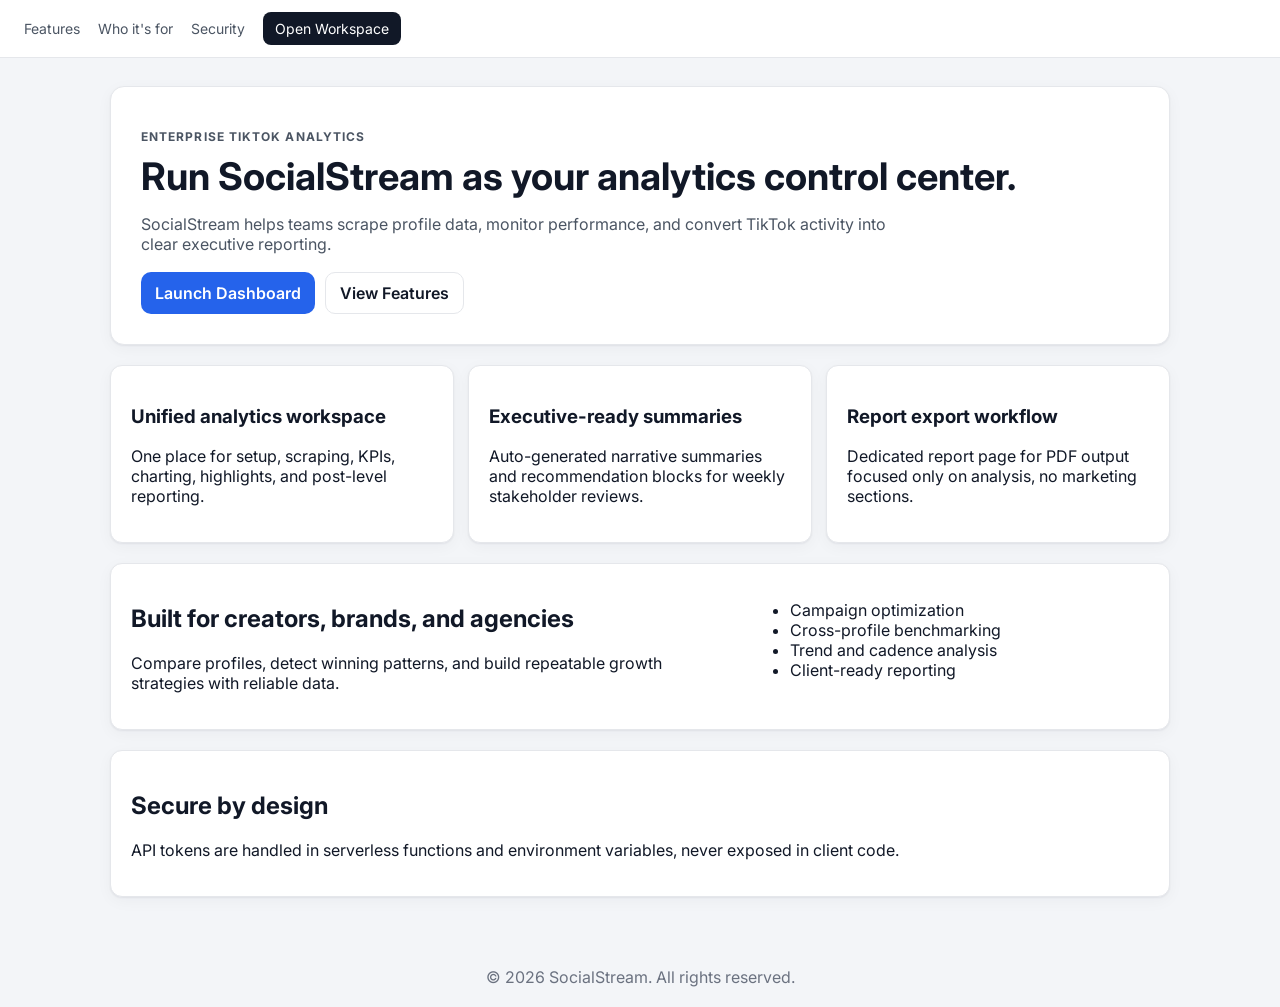
==== commit e38d7bae: "Rework into premium analytics workspace: split index/dashboard/report, light enterprise UI, fix cove" ====
--- a/index.html
+++ b/index.html
@@ -1,4122 +1,59 @@
 <!DOCTYPE html>
 <html lang="en">
+<head>
+  <meta charset="UTF-8" />
+  <meta name="viewport" content="width=device-width, initial-scale=1.0" />
+  <title>SocialStream — TikTok Analytics Workspace</title>
+  <link rel="preconnect" href="https://fonts.googleapis.com">
+  <link rel="preconnect" href="https://fonts.gstatic.com" crossorigin>
+  <link href="https://fonts.googleapis.com/css2?family=Inter:wght@400;500;600;700;800&display=swap" rel="stylesheet">
+  <link rel="stylesheet" href="assets/css/shared.css">
+  <link rel="stylesheet" href="assets/css/site.css">
+</head>
+<body class="site-body">
+  <header class="site-top">
+    <img src="assets/branding/socialstream-logo.png" alt="SocialStream" class="site-logo" onerror="this.style.display='none'">
+    <nav>
+      <a href="#features">Features</a>
+      <a href="#who">Who it's for</a>
+      <a href="#security">Security</a>
+      <a href="dashboard.html" class="cta">Open Workspace</a>
+    </nav>
+  </header>
 
-<head>
-  <meta charset="UTF-8">
-  <meta name="viewport" content="width=device-width, initial-scale=1.0">
-  <title>Clabstream — TikTok Analytics</title>
-  <script src="https://cdn.jsdelivr.net/npm/chart.js"></script>
-  <link
-    href="https://fonts.googleapis.com/css2?family=Inter:wght@300;400;500;600;700&display=swap"
-    rel="stylesheet">
-  <link href="https://cdnjs.cloudflare.com/ajax/libs/font-awesome/6.5.0/css/all.min.css" rel="stylesheet">
-  <style>
-    /* Enterprise SaaS Analytics Design System */
-    :root {
-      /* Neutral Analytics Color Palette */
-      --bg-primary: #f8f9fa;
-      --bg-secondary: #ffffff;
-      --bg-tertiary: #f1f3f4;
-      --text-primary: #202124;
-      --text-secondary: #5f6368;
-      --text-muted: #80868b;
-      --border-primary: #dadce0;
-      --border-secondary: #e8eaed;
-      --border-accent: #1a73e8;
-      --blue-primary: #1a73e8;
-      --blue-light: #4285f4;
-      --blue-dark: #1557b0;
-      --green-primary: #34a853;
-      --red-primary: #ea4335;
-      --orange-primary: #fbbc04;
-      --gray-50: #f8f9fa;
-      --gray-100: #f1f3f4;
-      --gray-200: #e8eaed;
-      --gray-300: #dadce0;
-      --gray-400: #bdc1c6;
-      --gray-500: #9aa0a6;
-      --gray-600: #80868b;
-      --gray-700: #5f6368;
-      --gray-800: #3c4043;
-      --gray-900: #202124;
-
-      /* Spacing Scale */
-      --space-1: 4px;
-      --space-2: 8px;
-      --space-3: 12px;
-      --space-4: 16px;
-      --space-5: 20px;
-      --space-6: 24px;
-      --space-8: 32px;
-      --space-10: 40px;
-      --space-12: 48px;
-      --space-16: 64px;
-
-      /* Border Radius - Enterprise Standard */
-      --radius-sm: 4px;
-      --radius-md: 8px;
-      --radius-lg: 12px;
-      --radius-xl: 16px;
-
-      /* Shadows - Subtle and Professional */
-      --shadow-sm: 0 1px 2px 0 rgba(60, 64, 67, 0.3), 0 1px 3px 1px rgba(60, 64, 67, 0.15);
-      --shadow-md: 0 1px 3px 0 rgba(60, 64, 67, 0.3), 0 4px 8px 3px rgba(60, 64, 67, 0.15);
-      --shadow-lg: 0 4px 6px -1px rgba(60, 64, 67, 0.3), 0 10px 15px -3px rgba(60, 64, 67, 0.15);
-
-      /* Typography - Enterprise Standard */
-      --font-family-primary: 'Inter', -apple-system, BlinkMacSystemFont, 'Segoe UI', Roboto, sans-serif;
-      --font-family-secondary: 'DM Sans', sans-serif;
-      --font-size-xs: 11px;
-      --font-size-sm: 12px;
-      --font-size-base: 14px;
-      --font-size-lg: 16px;
-      --font-size-xl: 18px;
-      --font-size-2xl: 20px;
-      --font-size-3xl: 24px;
-      --font-size-4xl: 28px;
-      --font-weight-normal: 400;
-      --font-weight-medium: 500;
-      --font-weight-semibold: 600;
-      --font-weight-bold: 700;
-    }
-
-    *,
-    *::before,
-    *::after {
-      box-sizing: border-box;
-      margin: 0;
-      padding: 0;
-    }
-
-    html {
-      scroll-behavior: smooth;
-    }
-
-    body {
-      font-family: var(--font-family-primary);
-      background: var(--bg-primary);
-      color: var(--text-primary);
-      margin: 0;
-      padding: 0;
-      line-height: 1.5;
-      -webkit-font-smoothing: antialiased;
-      -moz-osx-font-smoothing: grayscale;
-    }
-
-    .wrap {
-      max-width: 1400px;
-      margin: 0 auto;
-      padding: var(--space-6) var(--space-6);
-      display: flex;
-      flex-direction: column;
-      gap: var(--space-6);
-    }
-
-    /* Typography */
-    h1, h2, h3, h4, h5, h6 {
-      font-weight: var(--font-weight-semibold);
-      line-height: 1.25;
-      color: var(--text-primary);
-    }
-
-    h1 { font-size: var(--font-size-4xl); }
-    h2 { font-size: var(--font-size-3xl); }
-    h3 { font-size: var(--font-size-2xl); }
-    h4 { font-size: var(--font-size-xl); }
-    h5 { font-size: var(--font-size-lg); }
-    h6 { font-size: var(--font-size-base); }
-
-    p {
-      margin-bottom: var(--space-4);
-      line-height: 1.6;
-    }
-
-    /* Cards - Enterprise Analytics Style */
-    .card {
-      background: var(--bg-secondary);
-      border: 1px solid var(--border-primary);
-      border-radius: var(--radius-lg);
-      box-shadow: var(--shadow-sm);
-      transition: box-shadow 0.2s ease;
-    }
-
-    .card:hover {
-      box-shadow: var(--shadow-md);
-    }
-
-    /* Header Styles */
-    .site-header {
-      background: var(--bg-secondary);
-      border-bottom: 1px solid var(--border-primary);
-      padding: var(--space-4) var(--space-6);
-      box-shadow: var(--shadow-sm);
-    }
-
-    .site-header .logo-wrap {
-      display: flex;
-      align-items: center;
-      gap: var(--space-3);
-    }
-
-    .site-header .logo-img {
-      height: 40px;
-      width: auto;
-      max-width: 260px;
-      object-fit: contain;
-    }
-
-    .site-header .logo-text {
-      font-size: 1.3rem;
-      font-weight: var(--font-weight-bold);
-      color: var(--text-primary);
-      letter-spacing: -0.5px;
-    }
-
-    .site-header .logo-sub {
-      font-size: var(--font-size-sm);
-      color: var(--text-secondary);
-      margin-top: var(--space-1);
-    }
-
-    .site-header .section-actions {
-      display: flex;
-      gap: var(--space-4);
-    }
-
-    .site-header .btn {
-      background: var(--bg-tertiary);
-      border: 1px solid var(--border-primary);
-      border-radius: var(--radius-md);
-      padding: var(--space-3) var(--space-5);
-      color: var(--text-primary);
-      font-weight: var(--font-weight-medium);
-      font-size: var(--font-size-sm);
-      cursor: pointer;
-      transition: all 0.2s ease;
-    }
-
-    .site-header .btn:hover {
-      background: var(--gray-200);
-      border-color: var(--border-accent);
-    }
-
-    /* Setup Panel - Enterprise Filter Bar */
-    .setup-panel {
-      background: var(--bg-secondary);
-      border: 1px solid var(--border-primary);
-      border-radius: var(--radius-lg);
-      padding: var(--space-8);
-      box-shadow: var(--shadow-sm);
-    }
-
-    .setup-inner {
-      position: relative;
-      z-index: 1;
-    }
-
-    /* Form Elements - Enterprise Style */
-    .field-label {
-      font-size: var(--font-size-xs);
-      font-weight: var(--font-weight-semibold);
-      letter-spacing: 0.5px;
-      text-transform: uppercase;
-      color: var(--text-muted);
-      margin-bottom: var(--space-2);
-      display: block;
-    }
-
-    .input-styled {
-      width: 100%;
-      background: var(--bg-secondary);
-      border: 1px solid var(--border-primary);
-      border-radius: var(--radius-md);
-      padding: var(--space-3) var(--space-4);
-      color: var(--text-primary);
-      font-size: var(--font-size-base);
-      font-family: var(--font-family-primary);
-      outline: none;
-      transition: border-color 0.2s ease, box-shadow 0.2s ease;
-    }
-
-    .input-styled:focus {
-      border-color: var(--border-accent);
-      box-shadow: 0 0 0 3px rgba(26, 115, 232, 0.1);
-    }
-
-    .input-styled::placeholder {
-      color: var(--text-muted);
-    }
-
-    .select-styled {
-      background: var(--bg-secondary);
-      border: 1px solid var(--border-primary);
-      border-radius: var(--radius-md);
-      padding: var(--space-3) var(--space-4);
-      color: var(--text-primary);
-      font-size: var(--font-size-base);
-      font-family: var(--font-family-primary);
-      outline: none;
-      cursor: pointer;
-      width: 100%;
-      transition: border-color 0.2s ease;
-      appearance: none;
-      background-image: url("data:image/svg+xml,%3csvg xmlns='http://www.w3.org/2000/svg' fill='none' viewBox='0 0 20 20'%3e%3cpath stroke='%236b7280' stroke-linecap='round' stroke-linejoin='round' stroke-width='1.5' d='m6 8 4 4 4-4'/%3e%3c/svg%3e");
-      background-position: right var(--space-3) center;
-      background-repeat: no-repeat;
-      background-size: 1.5em 1.5em;
-      padding-right: var(--space-10);
-    }
-
-    .select-styled:focus {
-      border-color: var(--border-accent);
-      box-shadow: 0 0 0 3px rgba(26, 115, 232, 0.1);
-    }
-
-    /* Username Tags - Enterprise Style */
-    .user-tag {
-      display: inline-flex;
-      align-items: center;
-      gap: var(--space-2);
-      background: var(--blue-primary);
-      border: 1px solid var(--blue-primary);
-      border-radius: var(--radius-xl);
-      padding: var(--space-2) var(--space-4) var(--space-2) var(--space-3);
-      font-size: var(--font-size-sm);
-      color: white;
-      animation: tagIn 0.15s ease;
-    }
-
-    @keyframes tagIn {
-      from {
-        opacity: 0;
-        transform: scale(0.88);
-      }
-      to {
-        opacity: 1;
-        transform: scale(1);
-      }
-    }
-
-    .user-tag button {
-      background: none;
-      border: none;
-      color: rgba(255, 255, 255, 0.8);
-      cursor: pointer;
-      font-size: var(--font-size-base);
-      line-height: 1;
-      padding: 0 var(--space-1);
-      border-radius: var(--radius-sm);
-      transition: color 0.2s ease;
-    }
-
-    .user-tag button:hover {
-      color: white;
-      background: rgba(255, 255, 255, 0.1);
-    }
-
-    /* Timeframe Pills - Enterprise Style */
-    .tf-grid {
-      display: flex;
-      flex-wrap: wrap;
-      gap: var(--space-2);
-    }
-
-    .tf-pill {
-      background: var(--bg-secondary);
-      border: 1px solid var(--border-primary);
-      border-radius: var(--radius-md);
-      padding: var(--space-2) var(--space-4);
-      font-size: var(--font-size-sm);
-      color: var(--text-secondary);
-      cursor: pointer;
-      transition: all 0.2s ease;
-      font-family: var(--font-family-primary);
-      font-weight: var(--font-weight-medium);
-    }
-
-    .tf-pill:hover {
-      border-color: var(--border-accent);
-      color: var(--blue-primary);
-    }
-
-    .tf-pill.active {
-      background: var(--blue-primary);
-      border-color: var(--blue-primary);
-      color: white;
-      font-weight: var(--font-weight-semibold);
-    }
-
-    /* Buttons - Enterprise Style */
-    .btn {
-      display: inline-flex;
-      align-items: center;
-      gap: var(--space-2);
-      border: 1px solid transparent;
-      border-radius: var(--radius-md);
-      font-weight: var(--font-weight-medium);
-      font-size: var(--font-size-sm);
-      cursor: pointer;
-      transition: all 0.2s ease;
-      padding: var(--space-3) var(--space-5);
-      font-family: var(--font-family-primary);
-      white-space: nowrap;
-      text-decoration: none;
-    }
-
-    .btn-run {
-      background: var(--blue-primary);
-      color: white;
-      box-shadow: var(--shadow-sm);
-      font-size: var(--font-size-base);
-      padding: var(--space-4) var(--space-6);
-    }
-
-    .btn-run:hover:not(:disabled) {
-      background: var(--blue-dark);
-      box-shadow: var(--shadow-md);
-    }
-
-    .btn-run:disabled {
-      opacity: 0.5;
-      cursor: not-allowed;
-      box-shadow: none;
-    }
-
-    .btn-ghost {
-      background: transparent;
-      border: 1px solid var(--border-primary);
-      color: var(--text-secondary);
-    }
-
-    .btn-ghost:hover {
-      border-color: var(--border-accent);
-      color: var(--blue-primary);
-      background: rgba(26, 115, 232, 0.04);
-    }
-
-    .btn-pdf {
-      background: var(--orange-primary);
-      color: white;
-    }
-
-    .btn-pdf:hover {
-      background: #e6a800;
-    }
-
-    /* Progress Indicators - Enterprise Style */
-    .progress-track {
-      background: var(--gray-200);
-      border-radius: var(--radius-xl);
-      height: 6px;
-      overflow: hidden;
-    }
-
-    .progress-fill {
-      height: 100%;
-      border-radius: var(--radius-xl);
-      background: var(--blue-primary);
-      transition: width 0.45s ease;
-    }
-
-    .step-dot {
-      width: 32px;
-      height: 32px;
-      border-radius: 50%;
-      display: flex;
-      align-items: center;
-      justify-content: center;
-      font-size: var(--font-size-xs);
-      font-weight: var(--font-weight-semibold);
-      border: 2px solid;
-      flex-shrink: 0;
-      transition: all 0.3s ease;
-    }
-
-    .step-dot.pending {
-      border-color: var(--border-primary);
-      color: var(--text-muted);
-      background: var(--bg-secondary);
-    }
-
-    .step-dot.active {
-      border-color: var(--blue-primary);
-      color: white;
-      background: var(--blue-primary);
-      animation: pdot 1.4s ease-in-out infinite;
-    }
-
-    .step-dot.done {
-      border-color: var(--green-primary);
-      color: white;
-      background: var(--green-primary);
-    }
-
-    .step-dot.error {
-      border-color: var(--red-primary);
-      color: white;
-      background: var(--red-primary);
-    }
-
-    @keyframes pdot {
-      0%, 100% {
-        box-shadow: 0 0 0 0 rgba(26, 115, 232, 0.4);
-      }
-      50% {
-        box-shadow: 0 0 0 8px rgba(26, 115, 232, 0);
-      }
-    }
-
-    /* KPI Cards - Enterprise Analytics Style */
-    .kpi {
-      background: var(--bg-secondary);
-      border: 1px solid var(--border-primary);
-      border-radius: var(--radius-lg);
-      padding: var(--space-6);
-      position: relative;
-      overflow: hidden;
-      box-shadow: var(--shadow-sm);
-      transition: box-shadow 0.2s ease;
-    }
-
-    .kpi:hover {
-      box-shadow: var(--shadow-md);
-    }
-
-    .kpi-val {
-      font-family: var(--font-family-primary);
-      font-size: 32px;
-      font-weight: var(--font-weight-bold);
-      line-height: 1;
-      color: var(--text-primary);
-      margin: var(--space-2) 0 var(--space-1);
-    }
-
-    .kpi-label {
-      font-size: var(--font-size-xs);
-      letter-spacing: 0.5px;
-      text-transform: uppercase;
-      color: var(--text-muted);
-      font-weight: var(--font-weight-semibold);
-    }
-
-    .kpi-icon {
-      width: 36px;
-      height: 36px;
-      border-radius: var(--radius-md);
-      display: flex;
-      align-items: center;
-      justify-content: center;
-      font-size: var(--font-size-lg);
-    }
-
-    /* AI Card - Enterprise Analytics Widget */
-    .ai-card {
-      background: var(--bg-secondary);
-      border: 1px solid var(--border-primary);
-      border-radius: var(--radius-lg);
-      padding: var(--space-6);
-      position: relative;
-      box-shadow: var(--shadow-sm);
-    }
-
-    .ai-card::before {
-      content: '';
-      position: absolute;
-      left: 0;
-      top: var(--space-4);
-      bottom: var(--space-4);
-      width: 4px;
-      border-radius: var(--radius-sm);
-      background: var(--blue-primary);
-    }
-
-    .ai-inner {
-      background: var(--bg-tertiary);
-      border: 1px solid var(--border-secondary);
-      border-radius: var(--radius-md);
-      padding: var(--space-4);
-    }
-
-    .rec-card {
-      background: var(--bg-secondary);
-      border: 1px solid var(--border-primary);
-      border-radius: var(--radius-md);
-      padding: var(--space-4);
-    }
-
-    /* Insight Box - Enterprise Style */
-    .insight {
-      background: var(--blue-primary);
-      border: 1px solid var(--blue-primary);
-      border-radius: var(--radius-md);
-      padding: var(--space-3) var(--space-4);
-      font-size: var(--font-size-sm);
-      color: white;
-      line-height: 1.5;
-      margin-top: var(--space-4);
-    }
-
-    .insight strong {
-      color: rgba(255, 255, 255, 0.9);
-    }
-
-    .insight i {
-      color: rgba(255, 255, 255, 0.8);
-      margin-right: var(--space-2);
-    }
-
-    /* Chart Labels - Enterprise Style */
-    .chart-section-label {
-      font-size: var(--font-size-xs);
-      font-weight: var(--font-weight-semibold);
-      letter-spacing: 0.8px;
-      text-transform: uppercase;
-      color: var(--text-muted);
-      margin-bottom: var(--space-1);
-    }
-
-    .chart-title {
-      font-family: var(--font-family-primary);
-      font-size: var(--font-size-lg);
-      font-weight: var(--font-weight-semibold);
-      color: var(--text-primary);
-      margin-bottom: var(--space-4);
-    }
-
-    /* Badges - Enterprise Style */
-    .badge {
-      display: inline-flex;
-      align-items: center;
-      gap: var(--space-2);
-      border-radius: var(--radius-xl);
-      padding: var(--space-1) var(--space-3);
-      font-size: var(--font-size-xs);
-      font-weight: var(--font-weight-medium);
-    }
-
-    .badge-live {
-      background: var(--green-primary);
-      color: white;
-    }
-
-    .badge-running {
-      background: var(--blue-primary);
-      color: white;
-    }
-
-    .badge-error {
-      background: var(--red-primary);
-      color: white;
-    }
-
-    .pulse-green {
-      width: 8px;
-      height: 8px;
-      border-radius: 50%;
-      background: var(--green-primary);
-      animation: pg 2s infinite;
-    }
-
-    .pulse-orange {
-      width: 8px;
-      height: 8px;
-      border-radius: 50%;
-      background: var(--blue-primary);
-      animation: po 1s infinite;
-    }
-
-    @keyframes pg {
-      0%, 100% {
-        opacity: 1;
-        transform: scale(1);
-      }
-      50% {
-        opacity: 0.4;
-        transform: scale(0.7);
-      }
-    }
-
-    @keyframes po {
-      0%, 100% {
-        opacity: 1;
-      }
-      50% {
-        opacity: 0.3;
-      }
-    }
-
-    /* Divider - Enterprise Style */
-    .divider {
-      height: 1px;
-      background: var(--border-secondary);
-      margin: var(--space-6) 0;
-    }
-
-    /* Grid System - Enterprise Responsive */
-    .grid-2 {
-      display: grid;
-      grid-template-columns: repeat(2, 1fr);
-      gap: var(--space-5);
-    }
-
-    .grid-3 {
-      display: grid;
-      grid-template-columns: repeat(3, 1fr);
-      gap: var(--space-5);
-    }
-
-    .grid-4 {
-      display: grid;
-      grid-template-columns: repeat(4, 1fr);
-      gap: var(--space-4);
-    }
-
-    .grid-1-2 {
-      display: grid;
-      grid-template-columns: 1fr 2fr;
-      gap: var(--space-5);
-    }
-
-    @media(max-width: 900px) {
-      .grid-2,
-      .grid-3,
-      .grid-4,
-      .grid-1-2 {
-        grid-template-columns: 1fr;
-        gap: var(--space-4);
-      }
-    }
-
-    @media(max-width: 640px) {
-      .setup-panel {
-        padding: var(--space-6);
-      }
-    }
-
-    /* ANIMATIONS */
-    .fade-in {
-      animation: fadeIn .4s ease forwards;
-    }
-
-    @keyframes fadeIn {
-      from {
-        opacity: 0;
-        transform: translateY(10px);
-      }
-
-      to {
-        opacity: 1;
-        transform: translateY(0);
-      }
-    }
-
-    .spin {
-      animation: spin .8s linear infinite;
-    }
-
-    @keyframes spin {
-      to {
-        transform: rotate(360deg);
-      }
-    }
-
-    /* Toast Notifications - Enterprise Style */
-    #toast {
-      position: fixed;
-      bottom: var(--space-7);
-      right: var(--space-7);
-      z-index: 9999;
-      background: var(--bg-secondary);
-      border: 1px solid var(--border-primary);
-      border-radius: var(--radius-lg);
-      padding: var(--space-4) var(--space-5);
-      font-size: var(--font-size-sm);
-      color: var(--text-primary);
-      box-shadow: var(--shadow-lg);
-      transform: translateY(80px);
-      opacity: 0;
-      transition: all 0.3s cubic-bezier(0.34, 1.56, 0.64, 1);
-      max-width: 340px;
-    }
-
-    #toast.show {
-      transform: translateY(0);
-      opacity: 1;
-    }
-
-    #toast.error {
-      border-color: var(--red-primary);
-      background: rgba(234, 67, 53, 0.05);
-    }
-
-    #toast.success {
-      border-color: var(--green-primary);
-      background: rgba(52, 168, 83, 0.05);
-    }
-
-    /* Print Styles - Enterprise */
-    @media print {
-      @page {
-        margin: 1.2cm;
-      }
-
-      body {
-        background: white !important;
-        color: var(--text-primary) !important;
-      }
-
-      .site-header {
-        background: var(--blue-primary) !important;
-        print-color-adjust: exact;
-        -webkit-print-color-adjust: exact;
-        border: none !important;
-      }
-
-      .card,
-      .kpi,
-      .ai-card,
-      .ai-inner,
-      .rec-card,
-      .setup-panel,
-      .insight {
-        background: white !important;
-        border: 1px solid var(--border-primary) !important;
-        color: var(--text-primary) !important;
-        box-shadow: none !important;
-        break-inside: avoid;
-        page-break-inside: avoid;
-      }
-
-      .print-hidden {
-        display: none !important;
-      }
-
-      canvas {
-        max-height: 240px !important;
-      }
-
-      h1,
-      h2,
-      h3,
-      h4,
-      .logo-text,
-      .kpi-val,
-      .chart-title,
-      .font-display {
-        color: #1e293b !important;
-      }
-
-      .kpi-label,
-      .chart-section-label,
-      .field-label {
-        color: #64748b !important;
-      }
-
-      p,
-      span,
-      li,
-      .insight {
-        color: #374151 !important;
-      }
-
-      .insight strong {
-        color: var(--blue-primary) !important;
-      }
-    }
-
-    /* Range Input - Enterprise Style */
-    input[type=range] {
-      -webkit-appearance: none;
-      appearance: none;
-      width: 100%;
-      height: 6px;
-      border-radius: var(--radius-xl);
-      background: var(--gray-200);
-      outline: none;
-    }
-
-    input[type=range]::-webkit-slider-thumb {
-      -webkit-appearance: none;
-      width: 20px;
-      height: 20px;
-      border-radius: 50%;
-      background: var(--blue-primary);
-      cursor: pointer;
-      border: 2px solid var(--bg-secondary);
-      box-shadow: var(--shadow-sm);
-    }
-
-    /* Chat Widget - Enterprise Style */
-    #chatFab {
-      position: fixed;
-      bottom: var(--space-7);
-      right: var(--space-7);
-      z-index: 9998;
-      width: auto;
-      height: 56px;
-      padding: 0 var(--space-6);
-      gap: var(--space-3);
-      border-radius: var(--radius-xl);
-      background: var(--blue-primary);
-      border: none;
-      cursor: pointer;
-      box-shadow: var(--shadow-lg);
-      display: none;
-      align-items: center;
-      justify-content: center;
-      font-size: var(--font-size-base);
-      font-weight: var(--font-weight-semibold);
-      font-family: var(--font-family-primary);
-      color: white;
-      transition: transform 0.25s ease, box-shadow 0.25s ease;
-      animation: fabPop 0.35s cubic-bezier(0.34, 1.56, 0.64, 1);
-    }
-
-    #chatFab:hover {
-      transform: scale(1.05);
-      box-shadow: 0 8px 32px rgba(26, 115, 232, 0.3);
-    }
-
-    @keyframes fabPop {
-      from {
-        transform: scale(0);
-        opacity: 0;
-      }
-      to {
-        transform: scale(1);
-        opacity: 1;
-      }
-    }
-
-    #chatFab .fab-badge {
-      position: absolute;
-      top: -3px;
-      right: -3px;
-      width: 18px;
-      height: 18px;
-      border-radius: 50%;
-      background: #34d399;
-      border: 2px solid var(--bg-secondary);
-      font-size: 9px;
-      font-weight: 800;
-      color: #052e16;
-      display: flex;
-      align-items: center;
-      justify-content: center;
-    }
-
-    #chatPanel {
-      position: fixed;
-      bottom: 96px;
-      right: 28px;
-      z-index: 9997;
-      width: 380px;
-      max-height: 600px;
-      background: #0c0c1e;
-      border: 1px solid rgba(124, 58, 237, 0.3);
-      border-radius: 22px;
-      box-shadow: 0 20px 60px rgba(0, 0, 0, 0.7), 0 0 0 1px rgba(249, 115, 22, 0.06);
-      display: flex;
-      flex-direction: column;
-      transform: translateY(20px) scale(0.95);
-      opacity: 0;
-      pointer-events: none;
-      transition: all .3s cubic-bezier(.34, 1.2, .64, 1);
-      overflow: hidden;
-    }
-
-    #chatPanel.open {
-      transform: translateY(0) scale(1);
-      opacity: 1;
-      pointer-events: all;
-    }
-
-    @media(max-width:460px) {
-      #chatPanel {
-        width: calc(100vw - 24px);
-        right: 12px;
-        bottom: 88px;
-      }
-    }
-
-    .chat-header {
-      padding: 16px 18px 14px;
-      background: linear-gradient(135deg, rgba(124, 58, 237, 0.18), rgba(249, 115, 22, 0.10));
-      border-bottom: 1px solid rgba(255, 255, 255, 0.06);
-      display: flex;
-      align-items: center;
-      gap: 10px;
-      flex-shrink: 0;
-    }
-
-    .chat-gem-icon {
-      width: 34px;
-      height: 34px;
-      border-radius: 9px;
-      flex-shrink: 0;
-      background: var(--blue-primary);
-      display: flex;
-      align-items: center;
-      justify-content: center;
-      font-size: 15px;
-      color: white;
-    }
-
-    .chat-messages {
-      flex: 1;
-      overflow-y: auto;
-      padding: 14px 14px 6px;
-      display: flex;
-      flex-direction: column;
-      gap: 10px;
-      scroll-behavior: smooth;
-    }
-
-    .chat-messages::-webkit-scrollbar {
-      width: 4px;
-    }
-
-    .chat-messages::-webkit-scrollbar-track {
-      background: transparent;
-    }
-
-    .chat-messages::-webkit-scrollbar-thumb {
-      background: rgba(255, 255, 255, 0.1);
-      border-radius: 4px;
-    }
-
-    .chat-bubble {
-      max-width: 88%;
-      padding: 10px 13px;
-      border-radius: 14px;
-      font-size: 13px;
-      line-height: 1.6;
-      animation: bubbleIn .2s ease;
-    }
-
-    @keyframes bubbleIn {
-      from {
-        opacity: 0;
-        transform: translateY(6px);
-      }
-
-      to {
-        opacity: 1;
-        transform: translateY(0);
-      }
-    }
-
-    .chat-bubble.user {
-      align-self: flex-end;
-      background: linear-gradient(135deg, rgba(249, 115, 22, 0.22), rgba(124, 58, 237, 0.15));
-      border: 1px solid rgba(249, 115, 22, 0.25);
-      color: #fdba74;
-    }
-
-    .chat-bubble.ai {
-      align-self: flex-start;
-      background: rgba(255, 255, 255, 0.05);
-      border: 1px solid rgba(255, 255, 255, 0.08);
-      color: #cbd5e1;
-    }
-
-    .chat-bubble.ai strong {
-      color: #e2e8f0;
-    }
-
-    .chat-bubble.ai ul {
-      padding-left: 16px;
-      margin: 4px 0;
-    }
-
-    .chat-bubble.ai li {
-      margin-bottom: 3px;
-    }
-
-    .chat-bubble.typing {
-      color: var(--text-muted);
-      font-style: italic;
-    }
-
-    .chat-bubble.typing::after {
-      content: '';
-      animation: dots 1.2s infinite step-start;
-    }
-
-    @keyframes dots {
-      0% {
-        content: '';
-      }
-
-      33% {
-        content: '.';
-      }
-
-      66% {
-        content: '..';
-      }
-
-      100% {
-        content: '...';
-      }
-    }
-
-    .chat-footer {
-      padding: 10px 12px 14px;
-      border-top: 1px solid rgba(255, 255, 255, 0.06);
-      display: flex;
-      gap: 8px;
-      align-items: flex-end;
-      flex-shrink: 0;
-    }
-
-    #chatInput {
-      flex: 1;
-      background: var(--bg-secondary);
-      border: 1px solid var(--border-primary);
-      border-radius: var(--radius-md);
-      padding: var(--space-3) var(--space-4);
-      color: var(--text-primary);
-      font-size: var(--font-size-sm);
-      font-family: var(--font-family-primary);
-      outline: none;
-      resize: none;
-      max-height: 100px;
-      line-height: 1.5;
-      transition: border-color 0.2s ease;
-    }
-
-    #chatInput:focus {
-      border-color: var(--border-accent);
-      box-shadow: 0 0 0 3px rgba(26, 115, 232, 0.1);
-    }
-
-    #chatInput::placeholder {
-      color: var(--text-muted);
-    }
-
-    #chatSend {
-      width: 36px;
-      height: 36px;
-      border-radius: var(--radius-md);
-      flex-shrink: 0;
-      background: var(--blue-primary);
-      border: none;
-      cursor: pointer;
-      color: white;
-      font-size: var(--font-size-base);
-      display: flex;
-      align-items: center;
-      justify-content: center;
-      transition: background 0.2s ease, transform 0.15s ease;
-    }
-
-    #chatSend:hover {
-      background: var(--blue-dark);
-      transform: scale(1.05);
-    }
-
-    #chatSend:disabled {
-      opacity: .35;
-      cursor: not-allowed;
-      transform: none;
-    }
-
-    .chat-suggestions {
-      padding: 0 12px 10px;
-      display: flex;
-      flex-wrap: wrap;
-      gap: 6px;
-      flex-shrink: 0;
-    }
-
-    .chat-chip {
-      font-size: 11px;
-      padding: 5px 10px;
-      border-radius: 999px;
-      cursor: pointer;
-      background: rgba(124, 58, 237, 0.1);
-      border: 1px solid rgba(124, 58, 237, 0.25);
-      color: #c4b5fd;
-      transition: background .2s;
-      white-space: nowrap;
-    }
-
-    .chat-chip:hover {
-      background: rgba(124, 58, 237, 0.22);
-    }
-
-    /* COVER CARD */
-    .cover-card {
-      border-radius: var(--radius-lg);
-      overflow: hidden;
-      position: relative;
-      background: var(--bg-secondary);
-      border: 1px solid var(--border-primary);
-      transition: transform 0.22s ease, border-color 0.22s ease, box-shadow 0.22s ease;
-      display: flex;
-      flex-direction: column;
-      box-shadow: var(--shadow-sm);
-    }
-
-    .cover-card:hover {
-      transform: translateY(-2px);
-      box-shadow: var(--shadow-md);
-      border-color: var(--border-accent);
-    }
-
-    .cover-card.highlight {
-      border-color: rgba(16, 185, 129, 0.35);
-    }
-
-    .cover-card.highlight:hover {
-      border-color: rgba(16, 185, 129, 0.7);
-      box-shadow: 0 12px 40px rgba(16, 185, 129, 0.15);
-    }
-
-    .cover-card.lowlight {
-      border-color: rgba(244, 63, 94, 0.3);
-    }
-
-    .cover-card.lowlight:hover {
-      border-color: rgba(244, 63, 94, 0.6);
-      box-shadow: 0 12px 40px rgba(244, 63, 94, 0.12);
-    }
-
-    .cover-thumb {
-      width: 100%;
-      aspect-ratio: 9/16;
-      object-fit: cover;
-      background: #0c0c1e;
-      display: block;
-      transition: opacity .3s;
-    }
-
-    .cover-thumb-placeholder {
-      width: 100%;
-      aspect-ratio: 9/16;
-      background: var(--bg-tertiary);
-      display: flex;
-      flex-direction: column;
-      align-items: center;
-      justify-content: center;
-      gap: var(--space-3);
-      color: var(--text-muted);
-      font-size: var(--font-size-4xl);
-    }
-
-    .cover-body {
-      padding: 14px 16px;
-      flex: 1;
-      display: flex;
-      flex-direction: column;
-      gap: 8px;
-    }
-
-    .cover-rank-badge {
-      position: absolute;
-      top: 10px;
-      left: 10px;
-      font-family: 'Oxanium', sans-serif;
-      font-size: 12px;
-      font-weight: 800;
-      padding: 4px 10px;
-      border-radius: 999px;
-      letter-spacing: .04em;
-    }
-
-    .cover-ad-badge {
-      position: absolute;
-      top: 10px;
-      right: 10px;
-      background: rgba(251, 191, 36, 0.9);
-      color: #1a1200;
-      font-size: 10px;
-      font-weight: 800;
-      padding: 3px 8px;
-      border-radius: 999px;
-      letter-spacing: .04em;
-    }
-
-    /* Download Buttons - Enterprise Style */
-    .btn-download-small {
-      background: var(--bg-secondary);
-      border: 1px solid var(--border-primary);
-      color: var(--text-secondary);
-      border-radius: var(--radius-md);
-      padding: var(--space-2) var(--space-4);
-      font-size: var(--font-size-sm);
-      font-weight: var(--font-weight-medium);
-      cursor: pointer;
-      transition: all 0.2s ease;
-      display: inline-flex;
-      align-items: center;
-      gap: var(--space-2);
-      text-decoration: none;
-    }
-
-    .btn-download-small:hover {
-      background: var(--bg-tertiary);
-      border-color: var(--border-accent);
-      color: var(--blue-primary);
-    }
-
-    /* DESIGN SYSTEM */
-    :root {
-      --space-xxs: 8px;
-      --space-xs: 12px;
-      --space-sm: 16px;
-      --space-md: 24px;
-      --space-lg: 32px;
-      --space-xl: 44px;
-      --radius-sm: 12px;
-      --radius: 18px;
-      --radius-lg: 24px;
-      --shadow-soft: 0 20px 60px rgba(0, 0, 0, 0.18);
-      --surface-elevated: rgba(255, 255, 255, 0.04);
-    }
-
-    .section {
-      padding: var(--space-md);
-      background: rgba(11, 10, 23, 0.85);
-      border: 1px solid rgba(255, 255, 255, 0.06);
-      border-radius: var(--radius);
-      box-shadow: var(--shadow-soft);
-      backdrop-filter: blur(14px);
-    }
-
-    .panel {
-      display: flex;
-      flex-direction: column;
-      gap: var(--space-lg);
-    }
-
-    .panel-header {
-      display: flex;
-      flex-wrap: wrap;
-      align-items: flex-start;
-      justify-content: space-between;
-      gap: var(--space-sm);
-    }
-
-    .panel-title {
-      font-family: 'Oxanium', sans-serif;
-      font-size: clamp(1.35rem, 2vw, 2rem);
-      font-weight: 800;
-      letter-spacing: -0.03em;
-      color: white;
-      margin-bottom: 6px;
-    }
-
-    .panel-subtitle {
-      color: var(--c-muted);
-      font-size: 0.95rem;
-      line-height: 1.7;
-      max-width: 56rem;
-    }
-
-    .section-actions {
-      display: flex;
-      flex-wrap: wrap;
-      align-items: center;
-      gap: var(--space-sm);
-    }
-
-    .field-group {
-      display: grid;
-      gap: var(--space-md);
-    }
-
-    .field-row {
-      display: grid;
-      grid-template-columns: repeat(2, minmax(0, 1fr));
-      gap: var(--space-lg);
-    }
-
-    .field-row > div {
-      min-width: 0;
-    }
-
-    .charts-grid {
-      display: grid;
-      gap: 24px;
-    }
-
-    .charts-grid.columns-2 {
-      grid-template-columns: repeat(2, minmax(0, 1fr));
-    }
-
-    .charts-grid.columns-3 {
-      grid-template-columns: repeat(3, minmax(0, 1fr));
-    }
-
-    .charts-grid.wide {
-      grid-template-columns: 1fr;
-    }
-
-    .chart-card,
-    .panel-card,
-    .kpi-card,
-    .highlight-card {
-      border-radius: var(--radius);
-      background: var(--c-card2);
-      border: 1px solid rgba(255, 255, 255, 0.06);
-      box-shadow: var(--shadow-soft);
-    }
-
-    .chart-card {
-      display: flex;
-      flex-direction: column;
-      gap: var(--space-sm);
-      min-height: 100%;
-      padding: var(--space-lg);
-    }
-
-    .chart-card__header {
-      display: flex;
-      align-items: flex-start;
-      justify-content: space-between;
-      gap: var(--space-sm);
-      margin-bottom: var(--space-sm);
-    }
-
-    .chart-card__header .chart-title,
-    .chart-card__header .chart-section-label {
-      margin-bottom: 0;
-    }
-
-    .chart-card__body {
-      position: relative;
-      min-height: 250px;
-      display: flex;
-      align-items: center;
-    }
-
-    .chart-card__body canvas {
-      width: 100% !important;
-      height: 100% !important;
-    }
-
-    .kpi-grid {
-      display: grid;
-      grid-template-columns: repeat(7, minmax(0, 1fr));
-      gap: 16px;
-    }
-
-    .kpi-card {
-      display: flex;
-      flex-direction: column;
-      gap: var(--space-xs);
-      padding: 22px;
-      min-height: 132px;
-      position: relative;
-      overflow: hidden;
-      background: linear-gradient(180deg, rgba(255, 255, 255, 0.03), rgba(255, 255, 255, 0.01));
-      border: 1px solid rgba(255, 255, 255, 0.08);
-    }
-
-    .kpi-card .kpi-val {
-      font-size: 2.2rem;
-    }
-
-    .kpi-card .kpi-label {
-      margin-bottom: 8px;
-    }
-
-    .kpi-card .kpi-icon {
-      min-width: 42px;
-      min-height: 42px;
-      border-radius: 14px;
-      font-size: 14px;
-    }
-
-    .kpi-card.accent {
-      border-color: rgba(251, 191, 36, 0.25);
-      background: linear-gradient(180deg, rgba(251, 191, 36, 0.08), rgba(255,255,255,0.02));
-    }
-
-    .kpi-card .kpi-flag {
-      color: var(--c-amber);
-      font-size: 0.75rem;
-      font-weight: 700;
-      letter-spacing: 0.08em;
-      text-transform: uppercase;
-      margin-top: auto;
-    }
-
-    .info-panel {
-      background: rgba(11, 10, 23, 0.65);
-      border: 1px solid rgba(255, 255, 255, 0.05);
-      border-radius: 16px;
-      padding: var(--space-md);
-    }
-
-    .table-wrapper {
-      overflow-x: auto;
-      border-radius: var(--radius);
-      border: 1px solid rgba(255, 255, 255, 0.05);
-      background: rgba(12, 12, 24, 0.95);
-    }
-
-    .data-table {
-      width: 100%;
-      border-collapse: collapse;
-      font-size: 0.92rem;
-      min-width: 950px;
-    }
-
-    .data-table th,
-    .data-table td {
-      padding: 16px 20px;
-      border-bottom: 1px solid rgba(255, 255, 255, 0.05);
-      color: var(--c-text);
-    }
-
-    .data-table th {
-      color: var(--c-muted);
-      font-weight: 600;
-      text-align: left;
-      letter-spacing: 0.01em;
-    }
-
-    .data-table tbody tr:hover {
-      background: rgba(255, 255, 255, 0.03);
-    }
-
-    .summary-pill {
-      display: inline-flex;
-      align-items: center;
-      gap: 8px;
-      border-radius: 999px;
-      padding: 6px 14px;
-      font-size: 0.78rem;
-      color: #cbd5e1;
-      background: rgba(255, 255, 255, 0.04);
-      border: 1px solid rgba(255, 255, 255, 0.08);
-    }
-
-    @media (max-width: 1200px) {
-      .kpi-grid {
-        grid-template-columns: repeat(4, minmax(0, 1fr));
-      }
-    }
-
-    @media (max-width: 960px) {
-      .field-row {
-        grid-template-columns: 1fr;
-      }
-
-      .charts-grid.columns-2,
-      .charts-grid.columns-3 {
-        grid-template-columns: 1fr;
-      }
-    }
-
-    @media (max-width: 720px) {
-      .site-header,
-      .panel-header {
-        flex-direction: column;
-        align-items: stretch;
-      }
-
-      .section-actions {
-        justify-content: flex-start;
-      }
-    }
-  </style>
-  <style>
-    .site-nav {
-      position: sticky;
-      top: 0;
-      z-index: 30;
-      display: flex;
-      align-items: center;
-      justify-content: space-between;
-      gap: 14px;
-      padding: 12px 18px;
-      min-height: 56px;
-      background: rgba(255,255,255,0.96);
-      backdrop-filter: blur(18px);
-      border-bottom: 1px solid rgba(15, 23, 42, 0.06);
-      box-shadow: 0 6px 16px rgba(15, 23, 42, 0.08);
-    }
-    .site-nav .nav-left,
-    .site-nav .nav-actions {
-      display: flex;
-      align-items: center;
-      gap: 12px;
-    }
-    .site-nav .logo-img {
-      height: 42px;
-      width: auto;
-      max-width: 260px;
-      object-fit: contain;
-    }
-    .site-nav .nav-links {
-      display: flex;
-      gap: 16px;
-      align-items: center;
-      flex-wrap: wrap;
-    }
-    .site-nav .nav-links a {
-      color: var(--text-secondary);
-      font-size: 13px;
-      text-decoration: none;
-      font-weight: 600;
-      transition: color .2s ease;
-    }
-    .site-nav .nav-links a:hover {
-      color: var(--blue-dark);
-    }
-    .site-nav .btn {
-      white-space: nowrap;
-    }
-    .btn-primary {
-      display: inline-flex;
-      align-items: center;
-      justify-content: center;
-      gap: 10px;
-      padding: 11px 18px;
-      border-radius: 999px;
-      border: none;
-      background: var(--blue-primary);
-      color: white;
-      font-weight: 700;
-      text-decoration: none;
-      transition: transform .2s ease, filter .2s ease;
-    }
-    .btn-primary:hover {
-      transform: translateY(-1px);
-      filter: brightness(1.05);
-    }
-    .btn-secondary {
-      display: inline-flex;
-      align-items: center;
-      justify-content: center;
-      gap: 10px;
-      padding: 14px 22px;
-      border-radius: 999px;
-      border: 1px solid rgba(59, 130, 246, 0.24);
-      background: white;
-      color: var(--blue-dark);
-      font-weight: 700;
-      text-decoration: none;
-      transition: transform .2s ease, background .2s ease;
-    }
-    .btn-secondary:hover {
-      transform: translateY(-1px);
-      background: rgba(59, 130, 246, 0.08);
-    }
-    .hero-section {
-      display: grid;
-      grid-template-columns: minmax(0, 1.1fr) minmax(380px, 0.9fr);
-      gap: 32px;
-      align-items: center;
-      padding: 64px 24px 48px;
-      margin-bottom: 40px;
-    }
-    .hero-copy {
-      max-width: 680px;
-    }
-    .hero-copy .eyebrow,
-    .section-header .eyebrow {
-      display: inline-flex;
-      align-items: center;
-      gap: 8px;
-      text-transform: uppercase;
-      letter-spacing: .12em;
-      font-size: 12px;
-      color: var(--blue-dark);
-      font-weight: 700;
-      margin-bottom: 16px;
-    }
-    .hero-copy h1 {
-      font-size: clamp(2.75rem, 5vw, 4.5rem);
-      line-height: 1.02;
-      margin: 0 0 24px;
-      letter-spacing: -0.03em;
-      color: var(--text-primary);
-      max-width: 10ch;
-    }
-    .hero-copy p.hero-text {
-      font-size: 1.05rem;
-      line-height: 1.85;
-      max-width: 680px;
-      color: var(--text-secondary);
-      margin-bottom: 28px;
-    }
-    .hero-actions {
-      display: flex;
-      flex-wrap: wrap;
-      gap: 14px;
-      margin-bottom: 28px;
-    }
-    .hero-meta {
-      display: flex;
-      flex-wrap: wrap;
-      align-items: center;
-      gap: 12px;
-      color: var(--text-secondary);
-      font-size: 13px;
-    }
-    .hero-meta span {
-      font-weight: 600;
-    }
-    .hero-visual {
-      display: flex;
-      justify-content: center;
-    }
-    .hero-card {
-      width: 100%;
-      min-height: 420px;
-      padding: 28px;
-      border-radius: 28px;
-      background: linear-gradient(180deg, rgba(255,255,255,0.96), rgba(249,250,251,0.96));
-      border: 1px solid rgba(15, 23, 42, 0.08);
-      box-shadow: 0 30px 80px rgba(15, 23, 42, 0.08);
-      display: flex;
-      flex-direction: column;
-      justify-content: space-between;
-    }
-    .hero-card-label {
-      display: inline-flex;
-      padding: 10px 14px;
-      border-radius: 999px;
-      font-size: 12px;
-      font-weight: 700;
-      color: var(--blue-dark);
-      background: rgba(59, 130, 246, 0.12);
-      margin-bottom: 20px;
-      width: fit-content;
-    }
-    .hero-chart-placeholder {
-      flex: 1;
-      border-radius: 24px;
-      background: linear-gradient(180deg, rgba(15,23,42,0.05), rgba(15,23,42,0.08));
-      display: flex;
-      align-items: center;
-      justify-content: center;
-      color: var(--text-secondary);
-      font-size: 14px;
-      text-align: center;
-      padding: 20px;
-    }
-    .value-prop,
-    .feature-grid,
-    .use-cases,
-    .pricing-section,
-    .plan-comparison,
-    .faq-section,
-    .final-cta,
-    .site-footer {
-      padding: 56px 24px;
-    }
-    .section-header {
-      max-width: 820px;
-      margin: 0 auto 32px;
-      text-align: center;
-    }
-    .section-header h2 {
-      font-size: clamp(2.05rem, 2.5vw, 3rem);
-      line-height: 1.05;
-      color: var(--text-primary);
-      margin: 0;
-    }
-    .section-header p {
-      color: var(--text-secondary);
-      line-height: 1.85;
-      max-width: 720px;
-      margin: 16px auto 0;
-    }
-    .trust-strip {
-      display: flex;
-      flex-wrap: wrap;
-      align-items: center;
-      justify-content: center;
-      gap: 18px;
-      padding: 26px 24px;
-      margin: 0 auto 40px;
-      max-width: 1180px;
-      border-radius: 18px;
-      background: rgba(59, 130, 246, 0.08);
-      color: var(--blue-dark);
-      font-size: 13px;
-      text-align: center;
-    }
-    .trust-strip strong {
-      color: var(--text-primary);
-    }
-    .feature-grid,
-    .use-cases {
-      max-width: 1180px;
-      margin: 0 auto;
-    }
-    .feature-grid .grid-4,
-    .use-cases .grid-4,
-    .pricing-grid,
-    .faq-grid {
-      display: grid;
-      gap: 20px;
-    }
-    .feature-grid .grid-4,
-    .use-cases .grid-4 {
-      grid-template-columns: repeat(2, minmax(0, 1fr));
-    }
-    .feature-card,
-    .use-case-card,
-    .pricing-card,
-    .faq-card,
-    .enterprise-card {
-      padding: 30px;
-      border-radius: 22px;
-      background: var(--bg-secondary);
-      border: 1px solid rgba(15, 23, 42, 0.06);
-      box-shadow: 0 16px 40px rgba(15, 23, 42, 0.05);
-    }
-    .feature-card h3,
-    .use-case-card h3,
-    .pricing-card h3,
-    .enterprise-card h3 {
-      margin: 0 0 14px;
-      font-size: 18px;
-      color: var(--text-primary);
-    }
-    .feature-card p,
-    .use-case-card p,
-    .pricing-card p,
-    .faq-card p {
-      color: var(--text-secondary);
-      margin: 0;
-      line-height: 1.8;
-    }
-    .feature-card .feature-number,
-    .use-case-card .feature-number {
-      display: inline-flex;
-      width: 38px;
-      height: 38px;
-      align-items: center;
-      justify-content: center;
-      border-radius: 12px;
-      background: rgba(59, 130, 246, 0.14);
-      color: var(--blue-dark);
-      font-weight: 700;
-      margin-bottom: 18px;
-    }
-    .pricing-section .billing-toggle {
-      display: flex;
-      align-items: center;
-      justify-content: center;
-      gap: 14px;
-      margin-bottom: 28px;
-      font-size: 14px;
-      color: var(--text-secondary);
-    }
-    .billing-switch {
-      border: 1px solid rgba(15, 23, 42, 0.12);
-      border-radius: 999px;
-      padding: 10px 18px;
-      background: white;
-      color: var(--blue-dark);
-      font-weight: 700;
-      cursor: pointer;
-      transition: transform .2s ease, background .2s ease;
-    }
-    .billing-switch:hover {
-      transform: translateY(-1px);
-      background: rgba(59, 130, 246, 0.08);
-    }
-    .pricing-grid {
-      grid-template-columns: repeat(4, minmax(0, 1fr));
-      margin-bottom: 24px;
-    }
-    .pricing-card {
-      display: flex;
-      flex-direction: column;
-      justify-content: space-between;
-      min-height: 420px;
-    }
-    .pricing-card.recommended {
-      border-color: rgba(59, 130, 246, 0.3);
-      background: rgba(59, 130, 246, 0.05);
-    }
-    .pricing-card .price {
-      font-size: clamp(2rem, 2.4vw, 2.7rem);
-      font-weight: 800;
-      color: var(--text-primary);
-      margin: 0 0 10px;
-    }
-    .pricing-card .price-meta {
-      color: var(--text-secondary);
-      font-size: 14px;
-      margin-bottom: 18px;
-    }
-    .pricing-card ul {
-      list-style: none;
-      padding: 0;
-      margin: 20px 0 0;
-      display: grid;
-      gap: 12px;
-      color: var(--text-secondary);
-    }
-    .pricing-card ul li {
-      display: flex;
-      align-items: center;
-      gap: 10px;
-      font-size: 14px;
-    }
-    .pricing-card ul li::before {
-      content: '•';
-      color: var(--blue-dark);
-      font-size: 18px;
-      line-height: 1;
-    }
-    .pricing-card .plan-action {
-      margin-top: 28px;
-    }
-    .pricing-card .plan-badge {
-      display: inline-flex;
-      gap: 8px;
-      align-items: center;
-      padding: 8px 14px;
-      border-radius: 999px;
-      background: rgba(59, 130, 246, 0.15);
-      color: var(--blue-dark);
-      font-size: 13px;
-      font-weight: 700;
-      margin-bottom: 18px;
-      width: fit-content;
-    }
-    .plan-highlight {
-      display: inline-flex;
-      align-items: center;
-      justify-content: center;
-      background: var(--blue-primary);
-      color: white;
-      font-size: 12px;
-      font-weight: 700;
-      padding: 8px 12px;
-      border-radius: 999px;
-      margin-bottom: 12px;
-      letter-spacing: .02em;
-    }
-    .plan-comparison .comparison-table {
-      overflow-x: auto;
-    }
-    .comparison-table table {
-      width: 100%;
-      border-collapse: collapse;
-      min-width: 760px;
-      background: white;
-      border: 1px solid rgba(15, 23, 42, 0.08);
-    }
-    .comparison-table th,
-    .comparison-table td {
-      padding: 18px 14px;
-      border-bottom: 1px solid rgba(15, 23, 42, 0.08);
-      text-align: left;
-      color: var(--text-secondary);
-      font-size: 14px;
-    }
-    .comparison-table th {
-      color: var(--text-primary);
-      background: rgba(59, 130, 246, 0.04);
-      font-weight: 700;
-    }
-    .comparison-table td.plan-name {
-      font-weight: 700;
-      color: var(--text-primary);
-    }
-    .comparison-table td.feature-yes {
-      color: var(--blue-dark);
-      font-weight: 600;
-    }
-    .faq-grid {
-      grid-template-columns: repeat(2, minmax(0, 1fr));
-    }
-    .faq-card {
-      display: flex;
-      flex-direction: column;
-      gap: 12px;
-    }
-    .faq-card h3 {
-      margin: 0;
-      font-size: 17px;
-    }
-    .final-cta {
-      background: linear-gradient(180deg, rgba(59, 130, 246, 0.12), rgba(255, 255, 255, 0.96));
-      border-top: 1px solid rgba(59, 130, 246, 0.15);
-      text-align: center;
-    }
-    .final-cta h2 {
-      font-size: clamp(2rem, 2.8vw, 3.2rem);
-      margin: 16px auto 24px;
-      max-width: 760px;
-    }
-    .site-footer {
-      background: var(--bg-secondary);
-      border-top: 1px solid rgba(15, 23, 42, 0.08);
-      color: var(--text-secondary);
-    }
-    .site-footer .footer-grid {
-      display: grid;
-      gap: 24px;
-      grid-template-columns: repeat(3, minmax(0, 1fr));
-      max-width: 1180px;
-      margin: 0 auto;
-    }
-    .site-footer h3 {
-      margin-bottom: 16px;
-      color: var(--text-primary);
-    }
-    .site-footer a {
-      color: var(--text-secondary);
-      text-decoration: none;
-    }
-    .site-footer a:hover {
-      color: var(--blue-dark);
-    }
-    @media (max-width: 1080px) {
-      .hero-section,
-      .pricing-grid,
-      .feature-grid .grid-4,
-      .use-cases .grid-4,
-      .faq-grid,
-      .site-footer .footer-grid {
-        grid-template-columns: 1fr;
-      }
-      .site-nav {
-        flex-direction: column;
-        align-items: stretch;
-      }
-      .site-nav .nav-links {
-        justify-content: center;
-      }
-      .hero-card {
-        min-height: 360px;
-      }
-    }
-    @media (max-width: 720px) {
-      .hero-section {
-        padding: 48px 18px 32px;
-      }
-      .hero-copy h1 {
-        font-size: 2.8rem;
-      }
-      .hero-actions,
-      .hero-meta {
-        justify-content: center;
-      }
-      .site-nav .nav-links {
-        gap: 16px;
-      }
-      .pricing-card,
-      .feature-card,
-      .use-case-card,
-      .faq-card,
-      .enterprise-card {
-        padding: 20px;
-      }
-    }
-  </style>
-</head>
-
-<body>
-  <div class="wrap">
-    <header class="site-nav">
-      <div class="nav-left">
-        <div class="logo-wrap">
-          <img
-            src="assets/branding/socialstream-logo.png"
-            alt="Clabstream" class="logo-img" onerror="this.style.display='none'">
-        </div>
-      </div>
-      <nav class="nav-links print-hidden">
-        <a href="#product">Product</a>
-        <a href="#pricing">Pricing</a>
-        <a href="#comparison">Compare</a>
-        <a href="#faq">FAQ</a>
-        <a href="#dashboard">Dashboard</a>
-      </nav>
-      <div class="nav-actions print-hidden">
-        <a href="#pricing" class="btn btn-ghost">Start Trial</a>
-      </div>
-    </header>
-
-    <section class="hero-section" id="hero">
-      <div class="hero-copy">
-        <div class="eyebrow">Enterprise TikTok analytics for modern teams</div>
-        <h1>Turn TikTok performance into predictable growth.</h1>
-        <p class="hero-text">Clabstream combines TikTok scraping, executive dashboards, and AI-powered insights in one polished analytics experience. Launch faster, compare profiles, and make decisions with confidence.</p>
-        <div class="hero-actions">
-          <a href="#dashboard" class="btn btn-primary">Start Free Demo</a>
-          <a href="#pricing" class="btn btn-secondary">View Pricing</a>
-          <a href="#contact" class="btn btn-ghost">Book Demo</a>
-        </div>
-        <div class="hero-meta">
-          <span>Save 20% annually on paid plans.</span>
-          <span>Supports teams from solopreneurs to large agencies.</span>
-        </div>
-      </div>
-      <div class="hero-visual">
-        <div class="hero-card">
-          <div class="hero-card-label">Live dashboard preview</div>
-          <div class="hero-chart-placeholder">Your TikTok analytics experience stays here as a product demo.</div>
-        </div>
+  <main class="site-main">
+    <section class="hero">
+      <p class="eyebrow">ENTERPRISE TIKTOK ANALYTICS</p>
+      <h1>Run SocialStream as your analytics control center.</h1>
+      <p>SocialStream helps teams scrape profile data, monitor performance, and convert TikTok activity into clear executive reporting.</p>
+      <div class="hero-actions">
+        <a class="btn btn-primary" href="dashboard.html">Launch Dashboard</a>
+        <a class="btn btn-secondary" href="#features">View Features</a>
       </div>
     </section>
 
-    <section class="value-prop" id="product">
-      <div class="section-header">
-        <div class="eyebrow">Why Clabstream</div>
-        <h2>Built for brands, agencies, and growth teams who need TikTok analytics that actually delivers.</h2>
-        <p>Use one platform to analyze multiple profiles, compare performance across campaigns, and turn raw TikTok data into executive-ready reporting.</p>
-      </div>
-      <div class="feature-grid">
-        <div class="feature-card">
-          <div class="feature-number">01</div>
-          <h3>High-impact analytics</h3>
-          <p>Track profile performance across likes, reach, engagement, and content trends with a dashboard built for speed and clarity.</p>
-        </div>
-        <div class="feature-card">
-          <div class="feature-number">02</div>
-          <h3>AI-assisted insights</h3>
-          <p>Get narrative summaries, growth recommendations, and campaign signals from an AI assistant trained on your scraped TikTok data.</p>
-        </div>
-        <div class="feature-card">
-          <div class="feature-number">03</div>
-          <h3>Executive reporting</h3>
-          <p>Export clean dashboards, CSVs, PNGs and PDFs for clients, leadership, or campaign debriefs without manual spreadsheet work.</p>
-        </div>
-        <div class="feature-card">
-          <div class="feature-number">04</div>
-          <h3>Team-ready controls</h3>
-          <p>From a single seat starter plan to agency-grade multi-brand dashboards, Clabstream scales with growing teams and review workflows.</p>
-        </div>
-      </div>
+    <section id="features" class="panel-grid">
+      <article class="panel"><h3>Unified analytics workspace</h3><p>One place for setup, scraping, KPIs, charting, highlights, and post-level reporting.</p></article>
+      <article class="panel"><h3>Executive-ready summaries</h3><p>Auto-generated narrative summaries and recommendation blocks for weekly stakeholder reviews.</p></article>
+      <article class="panel"><h3>Report export workflow</h3><p>Dedicated report page for PDF output focused only on analysis, no marketing sections.</p></article>
     </section>
 
-    <section class="trust-strip">
-      <strong>Trusted by early adopters in creator economy, marketing teams, and digital agencies.</strong>
-      <span>Client revenue uplift</span>
-      <span>Analytics time saved</span>
-      <span>Faster trend velocity</span>
+    <section id="who" class="split">
+      <div><h2>Built for creators, brands, and agencies</h2><p>Compare profiles, detect winning patterns, and build repeatable growth strategies with reliable data.</p></div>
+      <ul>
+        <li>Campaign optimization</li>
+        <li>Cross-profile benchmarking</li>
+        <li>Trend and cadence analysis</li>
+        <li>Client-ready reporting</li>
+      </ul>
     </section>
 
-    <section class="use-cases">
-      <div class="section-header">
-        <div class="eyebrow">Use cases</div>
-        <h2>One dashboard for every TikTok growth workflow.</h2>
-        <p>Whether you are testing creative, reporting to clients, or planning a launch, Clabstream keeps your team aligned on the metrics that matter.</p>
-      </div>
-      <div class="grid-4">
-        <div class="use-case-card">
-          <h3>Agency reporting</h3>
-          <p>Build client-ready dashboards, export branded reports, and manage performance across multiple accounts without switching tools.</p>
-        </div>
-        <div class="use-case-card">
-          <h3>Creator growth</h3>
-          <p>Understand which content formats move the needle, when to post, and which hashtags amplify reach in real time.</p>
-        </div>
-        <div class="use-case-card">
-          <h3>Campaign optimization</h3>
-          <p>Compare profiles, benchmark campaign performance, and spot which TikTok assets generate the strongest engagement.</p>
-        </div>
-        <div class="use-case-card">
-          <h3>Executive reviews</h3>
-          <p>Create concise executive summaries, highlight winning posts, and share fast insights with stakeholders.</p>
-        </div>
-      </div>
+    <section id="security" class="security">
+      <h2>Secure by design</h2>
+      <p>API tokens are handled in serverless functions and environment variables, never exposed in client code.</p>
     </section>
+  </main>
 
-    <section class="pricing-section" id="pricing">
-      <div class="section-header">
-        <div class="eyebrow">Pricing</div>
-        <h2>Flexible plans for every stage of TikTok growth.</h2>
-        <p>Choose between monthly billing or save 20% with annual plans.</p>
-      </div>
-      <div class="billing-toggle">
-        <span>Monthly</span>
-        <button class="billing-switch" type="button">Switch to Annual</button>
-        <span>Save 20%</span>
-      </div>
-      <div class="pricing-grid">
-        <div class="pricing-card">
-          <div class="plan-badge">Demo</div>
-          <h3>Demo</h3>
-          <p class="price" data-monthly="$0/mo" data-annual="$0/mo">$0/mo</p>
-          <p class="price-meta" data-monthly="Demo dataset only · no live scraping" data-annual="Demo dataset only · no live scraping">Demo dataset only · no live scraping</p>
-          <p style="color:var(--text-primary);font-size:14px;margin:18px 0 0;">Get a feel for the Clabstream dashboard and sample analytics without any setup.</p>
-          <ul>
-            <li>Demo dataset only</li>
-            <li>No live scraping</li>
-            <li>No client exports</li>
-            <li>Limited AI access</li>
-          </ul>
-          <div class="plan-action"><a href="#dashboard" class="btn btn-primary">Try Demo</a></div>
-        </div>
-        <div class="pricing-card">
-          <div class="plan-badge">Starter</div>
-          <h3>Starter</h3>
-          <p class="price" data-monthly="$49/mo" data-annual="$39/mo">$49/mo</p>
-          <p class="price-meta" data-monthly="Billed monthly" data-annual="Billed annually · save 20%">Billed monthly</p>
-          <p style="color:var(--text-primary);font-size:14px;margin:18px 0 0;">Start tracking 3 profiles and convert TikTok performance into actionable team reporting.</p>
-          <ul>
-            <li>Up to 3 profiles</li>
-            <li>Up to 90-day history</li>
-            <li>Core dashboard</li>
-            <li>CSV export</li>
-            <li>1 seat</li>
-            <li>Email support</li>
-          </ul>
-          <div class="plan-action"><a href="#pricing" class="btn btn-secondary">Start Trial</a></div>
-        </div>
-        <div class="pricing-card recommended">
-          <div class="plan-highlight">Most Popular</div>
-          <div class="plan-badge">Growth</div>
-          <h3>Growth</h3>
-          <p class="price" data-monthly="$149/mo" data-annual="$119/mo">$149/mo</p>
-          <p class="price-meta" data-monthly="Billed monthly" data-annual="Billed annually · save 20%">Billed monthly</p>
-          <p style="color:var(--text-primary);font-size:14px;margin:18px 0 0;">Best for teams scaling TikTok analytics with 10 profiles, AI insights, and executive-ready exports.</p>
-          <ul>
-            <li>Up to 10 profiles</li>
-            <li>Up to 12 months history</li>
-            <li>Profile comparison</li>
-            <li>Executive summary</li>
-            <li>PDF, PNG, CSV exports</li>
-            <li>AI insights / AI assistant</li>
-            <li>3 seats</li>
-            <li>Priority support</li>
-          </ul>
-          <div class="plan-action"><a href="#pricing" class="btn btn-primary">Upgrade to Growth</a></div>
-        </div>
-        <div class="pricing-card">
-          <div class="plan-badge">Agency</div>
-          <h3>Agency</h3>
-          <p class="price" data-monthly="$349/mo" data-annual="$279/mo">$349/mo</p>
-          <p class="price-meta" data-monthly="Billed monthly" data-annual="Billed annually · save 20%">Billed monthly</p>
-          <p style="color:var(--text-primary);font-size:14px;margin:18px 0 0;">Deliver polished, brandable reporting for clients and manage multiple profiles with ease.</p>
-          <ul>
-            <li>Up to 30 profiles</li>
-            <li>Multi-brand / client usage</li>
-            <li>White-label exports</li>
-            <li>Scheduled reporting</li>
-            <li>Client-ready dashboards</li>
-            <li>10 seats</li>
-            <li>Priority onboarding</li>
-          </ul>
-          <div class="plan-action"><a href="#pricing" class="btn btn-secondary">Book Demo</a></div>
-        </div>
-      </div>
-      <div class="enterprise-card">
-        <h3>Enterprise</h3>
-        <p>Custom plan starting from $999/mo with API access, SSO, custom deployment, and dedicated onboarding.</p>
-        <p style="color:var(--text-primary);font-size:14px;margin:18px 0 0;">Custom limits, security, and integrations for enterprise-scale TikTok analytics programs.</p>
-        <div class="plan-action"><a href="#contact" class="btn btn-primary">Contact Sales</a></div>
-      </div>
-    </section>
-
-    <section class="plan-comparison" id="comparison">
-      <div class="section-header">
-        <div class="eyebrow">Plan comparison</div>
-        <h2>Choose the right tier for your team and use case.</h2>
-      </div>
-      <div class="comparison-table">
-        <table>
-          <thead>
-            <tr>
-              <th>Feature</th>
-              <th>Demo</th>
-              <th>Starter</th>
-              <th>Growth</th>
-              <th>Agency</th>
-            </tr>
-          </thead>
-          <tbody>
-            <tr><td>Live TikTok scraping</td><td>—</td><td class="feature-yes">✓</td><td class="feature-yes">✓</td><td class="feature-yes">✓</td></tr>
-            <tr><td>Profile limit</td><td>Demo only</td><td>3</td><td>10</td><td>30</td></tr>
-            <tr><td>History window</td><td>Demo only</td><td>90 days</td><td>12 months</td><td>12 months</td></tr>
-            <tr><td>AI insights</td><td>Limited</td><td>—</td><td class="feature-yes">✓</td><td class="feature-yes">✓</td></tr>
-            <tr><td>Profile comparison</td><td>—</td><td>—</td><td class="feature-yes">✓</td><td class="feature-yes">✓</td></tr>
-            <tr><td>Exports: CSV / PNG / PDF</td><td>—</td><td>CSV</td><td class="feature-yes">✓</td><td class="feature-yes">✓</td></tr>
-            <tr><td>Seats</td><td>Demo</td><td>1</td><td>3</td><td>10</td></tr>
-            <tr><td>Priority support</td><td>—</td><td>—</td><td class="feature-yes">✓</td><td class="feature-yes">✓</td></tr>
-            <tr><td>White-label / client reporting</td><td>—</td><td>—</td><td>—</td><td class="feature-yes">✓</td></tr>
-          </tbody>
-        </table>
-      </div>
-    </section>
-
-    <section class="faq-section" id="faq">
-      <div class="section-header">
-        <div class="eyebrow">FAQ</div>
-        <h2>Frequently asked questions</h2>
-      </div>
-      <div class="faq-grid">
-        <div class="faq-card">
-          <h3>How does annual billing work?</h3>
-          <p>Annual plans are billed once per year and save 20% compared to monthly pricing. You retain the same feature set and gain long-term cost predictability.</p>
-        </div>
-        <div class="faq-card">
-          <h3>What export formats are available?</h3>
-          <p>Starter includes CSV export. Growth and Agency include PNG and PDF export for polished client reports and executive sharing.</p>
-        </div>
-        <div class="faq-card">
-          <h3>How many seats do I get?</h3>
-          <p>Starter includes one seat, Growth includes three seats, and Agency includes ten seats so your team can collaborate on analysis and reporting.</p>
-        </div>
-        <div class="faq-card">
-          <h3>What does white-labeling include?</h3>
-          <p>Agency-level white-labeling provides branded exports, client-ready dashboard assets, and presentation-ready reporting options for your team.</p>
-        </div>
-        <div class="faq-card">
-          <h3>What is the Enterprise plan?</h3>
-          <p>Enterprise is a custom offering starting at $999/mo with API access, SSO, custom deployment, dedicated onboarding, and higher usage limits.</p>
-        </div>
-      </div>
-    </section>
-
-    <section class="final-cta" id="contact">
-      <div class="section-header">
-        <div class="eyebrow">Ready to scale</div>
-        <h2>Start your demo or book a personalized walkthrough today.</h2>
-        <div class="hero-actions" style="justify-content:center;">
-          <a href="#dashboard" class="btn btn-primary">Start Free Demo</a>
-          <a href="#pricing" class="btn btn-secondary">Book Demo</a>
-        </div>
-      </div>
-    </section>
-
-    <!-- ══ HEADER ══ -->
-    <header class="site-header" id="dashboard">
-      <div class="logo-wrap">
-        <img
-          src="assets/branding/socialstream-logo.png"
-          alt="Clabstream" class="logo-img" onerror="this.style.display='none'">
-        <div>
-          <div class="logo-sub" id="headerSub">TikTok Profile Intelligence · Automated Analytics</div>
-        </div>
-      </div>
-      <div class="section-actions print-hidden">
-        <span id="statusBadge" class="badge badge-running" style="display:none;">
-          <span class="pulse-orange"></span><span id="statusText">Running…</span>
-        </span>
-        <button onclick="window.print()" id="pdfBtn" class="btn btn-pdf" style="display:none;">
-          <i class="fa-solid fa-file-pdf"></i> Export PDF
-        </button>
-        <button onclick="resetToSetup()" id="resetBtn" class="btn btn-ghost" style="display:none;">
-          <i class="fa-solid fa-rotate-right"></i> New Run
-        </button>
-      </div>
-    </header>
-
-    <!-- ══ SETUP PANEL ══ -->
-    <div id="setupPanel" class="setup-panel fade-in panel">
-      <div class="setup-inner">
-        <!-- Title -->
-        <div class="panel-header">
-          <div>
-            <div class="panel-title">Configure Your Analysis</div>
-            <p class="panel-subtitle">Enter TikTok usernames to track, select your timeframe, and set the result limit. Clabstream will automatically scrape, process, and render your analytics dashboard.</p>
-          </div>
-        </div>
-
-        <!-- Username input -->
-        <div style="margin-bottom:28px;">
-          <label class="field-label"><i class="fa-brands fa-tiktok" style="margin-right:6px;color:var(--c-blue-400);"></i>
-            TikTok Usernames to Track</label>
-          <div style="display:flex;gap:10px;margin-bottom:10px;">
-            <div style="position:relative;flex:1;">
-              <span
-                style="position:absolute;left:14px;top:50%;transform:translateY(-50%);color:var(--c-muted);font-size:14px;">@</span>
-              <input type="text" id="usernameInput" class="input-styled" placeholder="username (no @ needed)"
-                style="padding-left:32px;"
-                onkeydown="if(event.key==='Enter'||event.key===','){e.preventDefault?.();addUsername();}">
-            </div>
-            <button onclick="addUsername()" class="btn btn-ghost" style="flex-shrink:0;">
-              <i class="fa-solid fa-plus"></i> Add
-            </button>
-          </div>
-          <div id="usernameTags" style="display:flex;flex-wrap:wrap;gap:8px;min-height:34px;align-items:center;">
-            <span style="font-size:12px;color:var(--c-muted);font-style:italic;" id="noUsernamesHint">No usernames added
-              yet.</span>
-          </div>
-        </div>
-
-        <!-- Timeframe + Max Results -->
-        <div class="field-row">
-
-          <!-- Timeframe -->
-          <div>
-            <label class="field-label"><i class="fa-regular fa-calendar"
-                style="margin-right:6px;color:var(--c-blue-400);"></i> Timeframe</label>
-            <div class="tf-grid" style="margin-bottom:12px;">
-              <button class="tf-pill active" data-days="7" onclick="selectPreset(7)">Last 7d</button>
-              <button class="tf-pill" data-days="30" onclick="selectPreset(30)">Last 30d</button>
-              <button class="tf-pill" data-days="90" onclick="selectPreset(90)">Last 90d</button>
-              <button class="tf-pill" data-days="180" onclick="selectPreset(180)">Last 6mo</button>
-              <button class="tf-pill" data-days="365" onclick="selectPreset(365)">Last 1yr</button>
-              <button class="tf-pill" data-days="0" onclick="selectPreset(0)">All time</button>
-              <button class="tf-pill" data-days="-1" onclick="selectCustom()">Custom…</button>
-            </div>
-           <div id="customDatesWrap" class="field-row" style="display:none;">
-              <div>
-                <label class="field-label" style="margin-bottom:5px;">From</label>
-                <input type="date" id="dateFrom" class="input-styled" style="padding:10px 12px;">
-              </div>
-              <div>
-                <label class="field-label" style="margin-bottom:5px;">To</label>
-                <input type="date" id="dateTo" class="input-styled" style="padding:10px 12px;">
-              </div>
-            </div>
-          </div>
-
-          <!-- Max results -->
-          <div>
-            <label class="field-label"><i class="fa-solid fa-database"
-                style="margin-right:6px;color:var(--c-blue-400);"></i> Max Results Per Username</label>
-            <div class="section-actions" style="margin-bottom:12px;">
-              <input type="range" id="maxResultsRange" min="10" max="500" value="50"
-                oninput="document.getElementById('maxResultsVal').textContent=this.value">
-              <span id="maxResultsVal"
-                style="font-family:'Inter',sans-serif;font-size:22px;font-weight:700;color:var(--c-blue-400);min-width:44px;text-align:right;">50</span>
-            </div>
-            <p style="font-size:12px;color:var(--c-muted);line-height:1.5;">Higher limits = longer scrape times. For
-              quick snapshots use 25–50; for deep analysis use 100–200.</p>
-
-            <div style="margin-top:18px;">
-              <label class="field-label"><i class="fa-solid fa-gauge-high"
-                  style="margin-right:6px;color:var(--c-blue-400);"></i> Sort Results By</label>
-              <select id="sortBy" class="select-styled">
-                <option value="latest">Latest posts first</option>
-                <option value="popular">Most popular first</option>
-              </select>
-            </div>
-          </div>
-        </div>
-
-        <!-- Actions -->
-        <div class="section-actions">
-          <button onclick="startScrape()" id="runBtn" class="btn btn-run">
-            <i class="fa-solid fa-bolt"></i> Run Analysis
-          </button>
-          <button onclick="loadDemoData()" class="btn btn-ghost">
-            <i class="fa-solid fa-flask"></i> Try Demo Data
-          </button>
-          <p style="font-size:12px;color:var(--c-muted);">Analysis takes 30–120 sec depending on username count &amp;
-            result limit.</p>
-        </div>
-      </div>
-    </div>
-
-    <!-- ══ PROGRESS PANEL ══ -->
-    <div id="progressPanel" style="display:none;" class="card fade-in">
-      <div
-        class="panel section section-status">
-        <div style="position:relative;width:80px;height:80px;">
-          <div style="position:absolute;inset:0;border-radius:50%;border:3px solid var(--c-blue-100);"></div>
-          <div
-            style="position:absolute;inset:0;border-radius:50%;border:3px solid transparent;border-top-color:var(--c-blue-500);animation:spin .9s linear infinite;">
-          </div>
-          <div
-            style="position:absolute;inset:10px;border-radius:50%;border:2px solid transparent;border-top-color:var(--c-blue-400);animation:spin 1.4s linear infinite reverse;">
-          </div>
-          <div
-            style="position:absolute;inset:22px;border-radius:50%;background:radial-gradient(circle,var(--c-blue-50),transparent);">
-          </div>
-        </div>
-        <div>
-          <div class="font-display"
-            style="font-family:'Oxanium',sans-serif;font-size:22px;font-weight:700;margin-bottom:8px;">Preparing your
-            data</div>
-          <p id="progressMsg" style="font-size:13px;color:var(--c-muted);">This may take up to 2 minutes…</p>
-        </div>
-        <div style="width:100%;max-width:360px;">
-          <div class="progress-track">
-            <div class="progress-fill" id="progressBar" style="width:0%"></div>
-          </div>
-          <div style="margin-top:8px;font-family:'Oxanium',sans-serif;font-size:13px;color:var(--c-muted);"
-            id="progressPct">0%</div>
-        </div>
-      </div>
-    </div>
-
-    <!-- ══ DASHBOARD ══ -->
-    <div id="dashboardPanel" style="display:none;">
-
-      <!-- Filter Bar -->
-      <div class="card fade-in"
-        style="padding:16px 22px;display:flex;align-items:center;justify-content:space-between;gap:16px;flex-wrap:wrap;">
-        <div>
-          <div
-            style="font-size:10px;font-weight:700;letter-spacing:.1em;text-transform:uppercase;color:var(--c-muted);margin-bottom:3px;">
-            Active View</div>
-          <div class="font-display" style="font-family:'Oxanium',sans-serif;font-size:16px;font-weight:600;"
-            id="activeViewLabel">All Profiles — Overview</div>
-        </div>
-        <div class="section-actions print-hidden">
-          <select id="profileFilter" class="select-styled" style="min-width:220px;" onchange="updateDashboard()">
-            <option value="all">All Profiles (Overview)</option>
-          </select>
-        </div>
-      </div>
-
-      <!-- Executive Summary -->
-      <div class="ai-card fade-in" id="execSummaryCard">
-        <div style="padding-left:20px;">
-          <!-- Header row -->
-          <div
-            style="display:flex;align-items:center;justify-content:space-between;margin-bottom:22px;flex-wrap:wrap;gap:10px;">
-            <div style="display:flex;align-items:center;gap:12px;">
-              <div
-                style="width:38px;height:38px;border-radius:10px;background:linear-gradient(135deg,var(--c-blue-500),var(--c-blue-600));border:1px solid var(--c-blue-400);display:flex;align-items:center;justify-content:center;">
-                <i class="fa-solid fa-wand-magic-sparkles" style="color:white;font-size:15px;"></i>
-              </div>
-              <div>
-                <div class="font-display" style="font-family:'Inter',sans-serif;font-size:16px;font-weight:700;color:white;">
-                  Executive Summary</div>
-                <div style="font-size:11px;color:var(--c-muted);"><span id="insight-total-posts">0</span> posts analyzed
-                  · <span id="insight-date-start">–</span> → <span id="insight-date-end">–</span></div>
-              </div>
-            </div>
-            <div style="display:flex;gap:8px;flex-wrap:wrap;">
-              <div
-                style="font-size:11px;color:var(--c-muted);background:var(--c-blue-50);border:1px solid var(--c-blue-200);padding:6px 12px;border-radius:8px;display:flex;align-items:center;gap:6px;">
-                <i class="fa-solid fa-rocket" style="color:var(--c-blue-600);"></i><span id="exec-ad-rate">0</span>% boosted
-              </div>
-              <div
-                style="font-size:11px;color:var(--c-muted);background:rgba(255,255,255,0.04);border:1px solid var(--c-border);padding:6px 12px;border-radius:8px;">
-                <i class="fa-regular fa-calendar" style="margin-right:5px;color:var(--c-blue-400);"></i>Avg <span
-                  id="exec-posts-per-day">–</span> posts/day
-              </div>
-            </div>
-          </div>
-
-          <!-- Narrative summary -->
-          <div
-            style="background:var(--c-surface-200);border:1px solid var(--c-border);border-radius:12px;padding:18px 20px;margin-bottom:18px;line-height:1.75;font-size:13.5px;color:var(--c-text-primary);"
-            id="exec-narrative">
-            Loading summary…
-          </div>
-
-          <!-- 4-column stat grid -->
-          <div class="grid-4" style="margin-bottom:18px;">
-            <div class="ai-inner" style="text-align:center;">
-              <div
-                style="font-size:10px;font-weight:700;letter-spacing:.1em;text-transform:uppercase;color:var(--c-muted);margin-bottom:8px;">
-                <i class="fa-solid fa-chart-line" style="color:var(--c-emerald);margin-right:4px;"></i>Median Plays
-              </div>
-              <div style="font-family:'Inter',sans-serif;font-size:26px;font-weight:700;color:white;">~<span
-                  id="insight-median-plays">0</span></div>
-              <div style="font-size:11px;color:var(--c-muted);margin-top:4px;">typical post reach</div>
-            </div>
-            <div class="ai-inner" style="text-align:center;">
-              <div
-                style="font-size:10px;font-weight:700;letter-spacing:.1em;text-transform:uppercase;color:var(--c-muted);margin-bottom:8px;">
-                <i class="fa-solid fa-rocket" style="color:var(--c-emerald);margin-right:4px;"></i>P90 Plays
-              </div>
-              <div style="font-family:'Inter',sans-serif;font-size:26px;font-weight:700;color:var(--c-emerald);">~<span
-                  id="insight-p90-plays">0</span></div>
-              <div style="font-size:11px;color:var(--c-muted);margin-top:4px;">top 10% posts</div>
-            </div>
-            <div class="ai-inner" style="text-align:center;">
-              <div
-                style="font-size:10px;font-weight:700;letter-spacing:.1em;text-transform:uppercase;color:var(--c-muted);margin-bottom:8px;">
-                <i class="fa-solid fa-clock" style="color:var(--c-blue-400);margin-right:4px;"></i>Peak Reach Hour
-              </div>
-              <div style="font-family:'Inter',sans-serif;font-size:26px;font-weight:700;color:var(--c-blue-400);"><span
-                  id="insight-reach-hour">–</span>:00</div>
-              <div style="font-size:11px;color:var(--c-muted);margin-top:4px;">~<span id="insight-reach-val">0</span>
-                median plays</div>
-            </div>
-            <div class="ai-inner" style="text-align:center;">
-              <div
-                style="font-size:10px;font-weight:700;letter-spacing:.1em;text-transform:uppercase;color:var(--c-muted);margin-bottom:8px;">
-                <i class="fa-solid fa-gauge-high" style="color:var(--c-blue-500);margin-right:4px;"></i>Peak Efficiency
-              </div>
-              <div style="font-family:'Inter',sans-serif;font-size:26px;font-weight:700;color:var(--c-blue-500);"><span
-                  id="insight-eng-val1">–</span>:00</div>
-              <div style="font-size:11px;color:var(--c-muted);margin-top:4px;"><span id="insight-eng-rate1">0</span>
-                interactions/1k</div>
-            </div>
-          </div>
-
-          <!-- Boosted vs organic + recommendation -->
-          <div class="grid-2">
-            <div
-              style="background:linear-gradient(135deg,var(--c-blue-50),var(--c-blue-25));border:1px solid var(--c-blue-200);border-radius:12px;padding:16px 18px;">
-              <div
-                style="font-size:10px;font-weight:700;letter-spacing:.1em;text-transform:uppercase;color:var(--c-blue-600);margin-bottom:12px;">
-                <i class="fa-solid fa-rocket" style="margin-right:5px;"></i>Boosted vs Organic
-              </div>
-              <div style="display:flex;flex-direction:column;gap:9px;font-size:13px;">
-                <div style="display:flex;justify-content:space-between;"><span style="color:var(--c-text-secondary);">Paid
-                    (isAd)</span><strong style="color:var(--c-blue-600);"><span id="exec-ad-count">0</span> posts</strong></div>
-                <div style="display:flex;justify-content:space-between;"><span
-                    style="color:var(--c-text-secondary);">Organic</span><strong style="color:var(--c-emerald);"><span
-                      id="exec-organic-count">0</span> posts</strong></div>
-                <div
-                  style="display:flex;justify-content:space-between;border-top:1px solid var(--c-border);padding-top:9px;">
-                  <span style="color:var(--c-text-secondary);">Avg likes (boosted)</span><strong style="color:white;"><span
-                      id="exec-ad-avg-likes">–</span></strong>
-                </div>
-                <div style="display:flex;justify-content:space-between;"><span style="color:var(--c-text-secondary);">Avg likes
-                    (organic)</span><strong style="color:white;"><span id="exec-organic-avg-likes">–</span></strong>
-                </div>
-              </div>
-            </div>
-            <div class="rec-card">
-              <div
-                style="font-size:10px;font-weight:700;letter-spacing:.1em;text-transform:uppercase;color:var(--c-blue-400);margin-bottom:10px;">
-                <i class="fa-solid fa-bolt" style="color:var(--c-amber);margin-right:5px;"></i>Strategic Recommendations
-              </div>
-              <ul style="font-size:13px;color:var(--c-text-primary);line-height:1.75;padding-left:16px;" id="exec-recs">
-                <li>Loading recommendations…</li>
-              </ul>
-            </div>
-          </div>
-        </div>
-      </div>
-
-      <!-- Profile Comparison (multi-user) -->
-      <div id="profileComparisonContainer" class="chart-card fade-in" style="display:none;">
-        <div class="chart-card__header">
-          <div>
-            <div class="chart-section-label">Overview</div>
-            <div class="chart-title">Profile Comparison — Total Likes</div>
-          </div>
-          <button onclick="downloadChartImage('profileComparisonChart')" class="btn-download-small print-hidden">
-            <i class="fa-solid fa-download"></i> PNG
-          </button>
-        </div>
-        <div class="chart-card__body"><canvas id="profileComparisonChart"></canvas></div>
-      </div>
-
-      <!-- KPIs -->
-      <div class="fade-in kpi-grid">
-        <div class="kpi card">
-          <div style="display:flex;align-items:center;justify-content:space-between;">
-            <div class="kpi-label">Total Videos</div>
-            <div class="kpi-icon" style="background:var(--c-blue-100);"><i class="fa-solid fa-video"
-                style="color:var(--c-blue-600);"></i></div>
-          </div>
-          <div class="kpi-val" id="kpi-videos">–</div>
-        </div>
-        <div class="kpi card">
-          <div style="display:flex;align-items:center;justify-content:space-between;">
-            <div class="kpi-label">Total Likes</div>
-            <div class="kpi-icon" style="background:var(--c-rose-100);"><i class="fa-solid fa-heart"
-                style="color:var(--c-rose-500);"></i></div>
-          </div>
-          <div class="kpi-val" id="kpi-likes">–</div>
-        </div>
-        <div class="kpi card">
-          <div style="display:flex;align-items:center;justify-content:space-between;">
-            <div class="kpi-label">Total Comments</div>
-            <div class="kpi-icon" style="background:var(--c-emerald-100);"><i class="fa-solid fa-comment"
-                style="color:var(--c-emerald-500);"></i></div>
-          </div>
-          <div class="kpi-val" id="kpi-comments">–</div>
-        </div>
-        <div class="kpi card">
-          <div style="display:flex;align-items:center;justify-content:space-between;">
-            <div class="kpi-label">Total Saves</div>
-            <div class="kpi-icon" style="background:var(--c-blue-100);"><i class="fa-solid fa-bookmark"
-                style="color:var(--c-blue-600);"></i></div>
-          </div>
-          <div class="kpi-val" id="kpi-saves">–</div>
-        </div>
-        <div class="kpi card">
-          <div style="display:flex;align-items:center;justify-content:space-between;">
-            <div class="kpi-label">Total Shares</div>
-            <div class="kpi-icon" style="background:var(--c-cyan-100);"><i class="fa-solid fa-share-nodes"
-                style="color:var(--c-cyan-500);"></i></div>
-          </div>
-          <div class="kpi-val" id="kpi-shares">–</div>
-        </div>
-        <div class="kpi card">
-          <div style="display:flex;align-items:center;justify-content:space-between;">
-            <div class="kpi-label">Total Reposts</div>
-            <div class="kpi-icon" style="background:var(--c-amber-100);"><i class="fa-solid fa-retweet"
-                style="color:var(--c-amber-500);"></i></div>
-          </div>
-          <div class="kpi-val" id="kpi-reposts">–</div>
-        </div>
-        <div class="kpi card"
-          style="border-color:var(--c-blue-200);background:linear-gradient(135deg,var(--c-blue-50),var(--c-blue-25));">
-          <div style="display:flex;align-items:center;justify-content:space-between;">
-            <div class="kpi-label" style="color:var(--c-blue-600);">Boosted Posts</div>
-            <div class="kpi-icon" style="background:var(--c-blue-200);"><i class="fa-solid fa-rocket"
-                style="color:var(--c-blue-600);"></i></div>
-          </div>
-          <div class="kpi-val" id="kpi-ads" style="color:var(--c-blue-600);">–</div>
-          <div style="font-size:10px;color:var(--c-blue-700);margin-top:4px;font-weight:600;letter-spacing:.05em;">isAd · Paid
-            Amplified</div>
-        </div>
-      </div>
-      <style>
-        @media(max-width:1100px) {
-          .kpi-row {
-            grid-template-columns: repeat(4, 1fr) !important;
-          }
-        }
-
-        @media(max-width:700px) {
-          .kpi-row {
-            grid-template-columns: repeat(2, 1fr) !important;
-          }
-        }
-      </style>
-
-      <!-- Charts Row 1 -->
-      <div class="grid-2 fade-in">
-        <div class="chart-card fade-in">
-          <div class="chart-card__header">
-            <div>
-              <div class="chart-section-label">Top Posts</div>
-              <div class="chart-title">Best Performing Videos by Likes</div>
-            </div>
-            <button onclick="downloadChartImage('topPostsChart')" class="btn-download-small print-hidden">
-              <i class="fa-solid fa-download"></i> PNG
-            </button>
-          </div>
-          <div class="chart-card__body"><canvas id="topPostsChart"></canvas></div>
-          <div class="insight"><i class="fa-solid fa-lightbulb"></i><span id="exp-topPosts">Waiting for data.</span>
-          </div>
-        </div>
-        <div class="chart-card fade-in">
-          <div class="chart-card__header">
-            <div>
-              <div class="chart-section-label">Efficiency Trend</div>
-              <div class="chart-title">Avg Engagement Per Post (Timeline)</div>
-            </div>
-            <button onclick="downloadChartImage('engPerPostChart')" class="btn-download-small print-hidden">
-              <i class="fa-solid fa-download"></i> PNG
-            </button>
-          </div>
-          <div class="chart-card__body"><canvas id="engPerPostChart"></canvas></div>
-          <div class="insight"><i class="fa-solid fa-lightbulb"></i><span id="exp-engPerPost">Waiting for data.</span>
-          </div>
-        </div>
-      </div>
-
-      <!-- Charts Row 2 -->
-      <div class="grid-1-2 fade-in">
-        <div class="chart-card fade-in">
-          <div class="chart-card__header">
-            <div>
-              <div class="chart-section-label">Interaction Mix</div>
-              <div class="chart-title">Engagement Split</div>
-            </div>
-            <button onclick="downloadChartImage('engagementPieChart')" class="btn-download-small print-hidden">
-              <i class="fa-solid fa-download"></i> PNG
-            </button>
-          </div>
-          <div class="chart-card__body"><canvas id="engagementPieChart"></canvas></div>
-          <div class="insight"><i class="fa-solid fa-lightbulb"></i><span id="exp-pie">Waiting for data.</span></div>
-        </div>
-        <div class="chart-card fade-in">
-          <div class="chart-card__header">
-            <div>
-              <div class="chart-section-label">Weekly Pattern</div>
-              <div class="chart-title">Engagement by Day of Week</div>
-            </div>
-            <button onclick="downloadChartImage('dayOfWeekChart')" class="btn-download-small print-hidden">
-              <i class="fa-solid fa-download"></i> PNG
-            </button>
-          </div>
-          <div class="chart-card__body"><canvas id="dayOfWeekChart"></canvas></div>
-          <div class="insight"><i class="fa-solid fa-lightbulb"></i><span id="exp-day">Waiting for data.</span></div>
-        </div>
-      </div>
-
-      <!-- Charts Row 3 -->
-      <div class="grid-2 fade-in">
-        <div class="chart-card fade-in">
-          <div class="chart-card__header">
-            <div>
-              <div class="chart-section-label">Content Strategy</div>
-              <div class="chart-title">Top Hashtags Used</div>
-            </div>
-            <button onclick="downloadChartImage('hashtagChart')" class="btn-download-small print-hidden">
-              <i class="fa-solid fa-download"></i> PNG
-            </button>
-          </div>
-          <div class="chart-card__body"><canvas id="hashtagChart"></canvas></div>
-          <div class="insight"><i class="fa-solid fa-lightbulb"></i><span id="exp-hashtag">Waiting for data.</span>
-          </div>
-        </div>
-        <div class="chart-card fade-in">
-          <div class="chart-card__header">
-            <div>
-              <div class="chart-section-label">Hourly Heatmap</div>
-              <div class="chart-title">Posts by Hour of Day</div>
-            </div>
-            <button onclick="downloadChartImage('hourChart')" class="btn-download-small print-hidden">
-              <i class="fa-solid fa-download"></i> PNG
-            </button>
-          </div>
-          <div class="chart-card__body"><canvas id="hourChart"></canvas></div>
-          <div class="insight"><i class="fa-solid fa-lightbulb"></i><span id="exp-hour">Waiting for data.</span></div>
-        </div>
-      </div>
-
-      <!-- Timeline (full width) -->
-      <div class="chart-card fade-in">
-        <div class="chart-card__header">
-          <div>
-            <div class="chart-section-label">Campaign Performance</div>
-            <div class="chart-title">Likes Over Time</div>
-          </div>
-          <button onclick="downloadChartImage('timelineChart')" class="btn-download-small print-hidden">
-            <i class="fa-solid fa-download"></i> PNG
-          </button>
-        </div>
-        <div class="chart-card__body"><canvas id="timelineChart"></canvas></div>
-        <div class="insight"><i class="fa-solid fa-lightbulb"></i><span id="exp-timeline">Waiting for data.</span></div>
-      </div>
-
-      <!-- Play Rate Chart -->
-      <div class="chart-card fade-in">
-        <div class="chart-card__header">
-          <div>
-            <div class="chart-section-label">Reach Performance</div>
-            <div class="chart-title">Play Count Distribution Over Time</div>
-          </div>
-          <button onclick="downloadChartImage('playsTimelineChart')" class="btn-download-small print-hidden">
-            <i class="fa-solid fa-download"></i> PNG
-          </button>
-        </div>
-        <div class="chart-card__body"><canvas id="playsTimelineChart"></canvas></div>
-        <div class="insight"><i class="fa-solid fa-lightbulb"></i><span id="exp-plays">Waiting for data.</span></div>
-      </div>
-
-      <!-- Shares & Reposts Charts -->
-      <div class="grid-2 fade-in">
-        <div class="chart-card fade-in">
-          <div class="chart-card__header">
-            <div>
-              <div class="chart-section-label">Distribution Activity</div>
-              <div class="chart-title">Shares Over Time</div>
-            </div>
-            <button onclick="downloadChartImage('sharesTimelineChart')" class="btn-download-small print-hidden">
-              <i class="fa-solid fa-download"></i> PNG
-            </button>
-          </div>
-          <div class="chart-card__body"><canvas id="sharesTimelineChart"></canvas></div>
-          <div class="insight"><i class="fa-solid fa-lightbulb"></i><span id="exp-shares">Waiting for data.</span></div>
-        </div>
-        <div class="chart-card fade-in">
-          <div class="chart-card__header">
-            <div>
-              <div class="chart-section-label">Virality Signal</div>
-              <div class="chart-title">Reposts Over Time</div>
-            </div>
-            <button onclick="downloadChartImage('repostsTimelineChart')" class="btn-download-small print-hidden">
-              <i class="fa-solid fa-download"></i> PNG
-            </button>
-          </div>
-          <div class="chart-card__body"><canvas id="repostsTimelineChart"></canvas></div>
-          <div class="insight"><i class="fa-solid fa-lightbulb"></i><span id="exp-reposts">Waiting for data.</span>
-          </div>
-        </div>
-      </div>
-
-      <!-- Highlights & Lowlights -->
-      <div class="card fade-in" id="hlSection" style="padding:28px;">
-        <div style="display:flex;align-items:center;gap:12px;margin-bottom:24px;flex-wrap:wrap;">
-          <div
-            style="width:38px;height:38px;border-radius:10px;background:linear-gradient(135deg,var(--c-emerald-100),var(--c-blue-100));border:1px solid var(--c-emerald-200);display:flex;align-items:center;justify-content:center;">
-            <i class="fa-solid fa-star" style="color:var(--c-emerald-500);font-size:15px;"></i>
-          </div>
-          <div>
-            <div class="font-display" style="font-family:'Inter',sans-serif;font-size:16px;font-weight:700;color:white;">Content
-              Highlights &amp; Lowlights</div>
-            <div style="font-size:11px;color:var(--c-muted);">Top 3 best &amp; worst performing posts — with cover
-              previews and analysis</div>
-          </div>
-        </div>
-
-        <!-- Highlights -->
-        <div style="margin-bottom:28px;">
-          <div style="display:flex;align-items:center;gap:8px;margin-bottom:16px;">
-            <span
-              style="background:var(--c-emerald-100);border:1px solid var(--c-emerald-200);color:var(--c-emerald-600);font-size:11px;font-weight:700;padding:4px 12px;border-radius:999px;letter-spacing:.06em;">
-              <i class="fa-solid fa-arrow-trend-up" style="margin-right:5px;"></i>HIGHLIGHTS
-            </span>
-            <span style="font-size:12px;color:var(--c-muted);">Top 3 posts by likes</span>
-          </div>
-          <div style="display:grid;grid-template-columns:repeat(3,1fr);gap:18px;" id="highlightCards"></div>
-        </div>
-
-        <div
-          style="height:1px;background:linear-gradient(90deg,transparent,var(--c-border),transparent);margin-bottom:28px;">
-        </div>
-
-        <!-- Lowlights -->
-        <div>
-          <div style="display:flex;align-items:center;gap:8px;margin-bottom:16px;">
-            <span
-              style="background:var(--c-rose-100);border:1px solid var(--c-rose-200);color:var(--c-rose-500);font-size:11px;font-weight:700;padding:4px 12px;border-radius:999px;letter-spacing:.06em;">
-              <i class="fa-solid fa-arrow-trend-down" style="margin-right:5px;"></i>LOWLIGHTS
-            </span>
-            <span style="font-size:12px;color:var(--c-muted);">Bottom 3 posts by likes (min 100 plays)</span>
-          </div>
-          <div style="display:grid;grid-template-columns:repeat(3,1fr);gap:18px;" id="lowlightCards"></div>
-        </div>
-      </div>
-
-      <!-- Raw Data Table -->
-      <details class="card fade-in" style="margin-top:20px; overflow:hidden;">
-        <summary
-          style="padding:22px 24px; cursor:pointer; font-family:'Inter',sans-serif; font-size:16px; font-weight:700; user-select:none; display:flex; align-items:center; gap:10px; outline:none; background:var(--c-card2); border-bottom:1px solid var(--c-border);">
-          <i class="fa-solid fa-table-list" style="color:var(--c-blue-400);"></i> Detailed Post Data
-          <span style="font-size:12px; color:var(--c-muted); font-weight:400; font-family:'Inter',sans-serif;">(Click
-            to expand)</span>
-          <button onclick="downloadTableCSV(event)" class="btn-download-small" style="margin-left:auto;">
-            <i class="fa-solid fa-file-csv"></i> Download CSV
-          </button>
-        </summary>
-        <div style="padding:0; overflow-x:auto;">
-          <table id="dataTable"
-            style="width:100%; border-collapse:collapse; text-align:left; font-size:13px; white-space:nowrap;">
-            <thead>
-              <tr style="background:rgba(255,255,255,0.03); border-bottom:1px solid rgba(255,255,255,0.08);">
-                <th style="padding:14px 20px; color:var(--c-muted); font-weight:600;">Date</th>
-                <th style="padding:14px 20px; color:var(--c-muted); font-weight:600;">Profile</th>
-                <th style="padding:14px 20px; color:var(--c-muted); font-weight:600;">Description</th>
-                <th style="padding:14px 20px; color:var(--c-muted); font-weight:600; text-align:right;">Likes</th>
-                <th style="padding:14px 20px; color:var(--c-muted); font-weight:600; text-align:right;">Plays</th>
-                <th style="padding:14px 20px; color:var(--c-muted); font-weight:600; text-align:right;">Comments</th>
-                <th style="padding:14px 20px; color:var(--c-muted); font-weight:600; text-align:right;">Saves</th>
-                <th style="padding:14px 20px; color:var(--c-muted); font-weight:600; text-align:right;">Shares</th>
-                <th style="padding:14px 20px; color:var(--c-muted); font-weight:600; text-align:right;">Reposts</th>
-                <th style="padding:14px 20px; color:var(--c-muted); font-weight:600; text-align:right;">ER%</th>
-                <th style="padding:14px 20px; color:var(--c-muted); font-weight:600; text-align:center;">Type</th>
-                <th style="padding:14px 20px; color:var(--c-muted); font-weight:600; text-align:center;">Link</th>
-              </tr>
-            </thead>
-            <tbody id="dataTableBody">
-              <!-- JS rendered rows -->
-            </tbody>
-          </table>
-        </div>
-      </details>
-
-      <style>
-        @media(max-width:900px) {
-
-          #highlightCards,
-          #lowlightCards {
-            grid-template-columns: 1fr !important;
-          }
-        }
-
-        /* DATA TABLE CSS */
-        #dataTable tbody tr {
-          border-bottom: 1px solid rgba(255, 255, 255, 0.05);
-          transition: background .2s;
-        }
-
-        #dataTable tbody tr:hover {
-          background: rgba(255, 255, 255, 0.02);
-        }
-
-        #dataTable td {
-          padding: 12px 20px;
-          color: var(--c-text);
-        }
-
-        details>summary::-webkit-details-marker {
-          display: none;
-        }
-      </style>
-
-    </div><!-- /dashboardPanel -->
-
-    <div id="toast"></div>
-  </div><!-- /wrap -->
-
-
-
-  <script>
-    /* ══════════════════════════════════
-       CONFIG (backend API routing)
-    ══════════════════════════════════ */
-    const ACTOR_ID = 'clockworks~tiktok-scraper'; // ~ is valid in URLs per RFC3986
-    const POLL_MS = 5000;
-    const PROD_API_ORIGIN = 'https://socialstream-analytics.vercel.app';
-    const IS_VERCEL_HOST = /(?:^|\.)vercel\.app$/i.test(window.location.hostname);
-    const IS_LOCAL_HOST = ['localhost', '127.0.0.1'].includes(window.location.hostname);
-    let ACTIVE_API_ORIGIN = IS_LOCAL_HOST ? PROD_API_ORIGIN : '';
-
-    function shouldRetryWithProdOrigin(res) {
-      return (res.status === 404 || res.status === 405) && ACTIVE_API_ORIGIN !== PROD_API_ORIGIN;
-    }
-
-    async function apiFetch(path, options = {}) {
-      let res = await fetch(`${ACTIVE_API_ORIGIN}${path}`, options);
-      if (!res.ok && shouldRetryWithProdOrigin(res)) {
-        ACTIVE_API_ORIGIN = PROD_API_ORIGIN;
-        res = await fetch(`${ACTIVE_API_ORIGIN}${path}`, options);
-      }
-      return res;
-    }
-
-    async function startApifyRun(payload) {
-      const res = await apiFetch('/api/apify/run.js', {
-        method: 'POST',
-        headers: { 'Content-Type': 'application/json' },
-        body: JSON.stringify(payload)
-      });
-      if (!res.ok) {
-        const body = await res.json().catch(() => ({}));
-        throw new Error(body?.error?.message || body?.details || `HTTP ${res.status}`);
-      }
-      return res.json();
-    }
-
-    async function getApifyStatus(runId) {
-      const res = await apiFetch(`/api/apify/status.js?runId=${encodeURIComponent(runId)}`);
-      if (!res.ok) {
-        const body = await res.json().catch(() => ({}));
-        throw new Error(body?.error?.message || body?.details || `HTTP ${res.status}`);
-      }
-      return res.json();
-    }
-
-    async function fetchDatasetItems(datasetId) {
-      const res = await apiFetch(`/api/apify/dataset.js?datasetId=${encodeURIComponent(datasetId)}`);
-      if (!res.ok) {
-        const body = await res.json().catch(() => ({}));
-        throw new Error(body?.error?.message || body?.details || `HTTP ${res.status}`);
-      }
-      return res.json();
-    }
-
-    /* ══════════════════════════════════
-       STATE
-    ══════════════════════════════════ */
-    let globalData = [];
-    let usernames = [];
-    let selectedDays = 7;
-    let customFrom = null;
-    let customTo = null;
-    let chartInstances = {};
-    let pollTimer = null;
-
-    /* ══════════════════════════════════
-       STEPS
-    ══════════════════════════════════ */
-    const STEPS = [
-      { id: 's1', label: 'Start Apify Actor Run', detail: 'Sending request to TikTok scraper actor.' },
-      { id: 's2', label: 'Scraping TikTok Profiles', detail: 'Polling run status every 5 seconds.' },
-      { id: 's3', label: 'Download Dataset', detail: 'Fetching scraped posts as JSON.' },
-      { id: 's4', label: 'Filter & Normalize Data', detail: 'Applying date range and normalizing fields.' },
-      { id: 's5', label: 'Render Dashboard', detail: 'Building charts and AI insights.' },
-    ];
-    function renderSteps(activeId, doneIds = [], errorIds = []) {
-      document.getElementById('stepsList').innerHTML = STEPS.map(s => {
-        let cls = 'pending', icon = s.id.replace('s', '');
-        if (doneIds.includes(s.id)) { cls = 'done'; icon = '<i class="fa-solid fa-check" style="font-size:10px;"></i>'; }
-        if (activeId === s.id) { cls = 'active'; icon = '<i class="fa-solid fa-circle-notch spin" style="font-size:11px;"></i>'; }
-        if (errorIds.includes(s.id)) { cls = 'error'; icon = '<i class="fa-solid fa-xmark" style="font-size:11px;"></i>'; }
-        const color = cls === 'done' ? '#34d399' : cls === 'active' ? 'var(--c-orange2)' : cls === 'error' ? '#fda4af' : '#475569';
-        return `<div style="display:flex;align-items:flex-start;gap:14px;">
-      <div class="step-dot ${cls}">${icon}</div>
-      <div style="padding-top:3px;">
-        <div style="font-size:13px;font-weight:600;color:${color};">${s.label}</div>
-        <div style="font-size:11px;color:#475569;margin-top:2px;">${s.detail}</div>
-      </div>
-    </div>`;
-      }).join('');
-    }
-    function setProgress(pct, msg) {
-      document.getElementById('progressBar').style.width = pct + '%';
-      document.getElementById('progressPct').textContent = pct + '%';
-      if (msg) document.getElementById('progressMsg').textContent = msg;
-    }
-
-    /* ══════════════════════════════════
-       TIMEFRAME SELECTOR
-    ══════════════════════════════════ */
-    function selectPreset(days) {
-      selectedDays = days;
-      customFrom = customTo = null;
-      document.querySelectorAll('.tf-pill').forEach(p => p.classList.remove('active'));
-      document.querySelector(`.tf-pill[data-days="${days}"]`)?.classList.add('active');
-      document.getElementById('customDatesWrap').style.display = 'none';
-    }
-    function selectCustom() {
-      selectedDays = -1;
-      document.querySelectorAll('.tf-pill').forEach(p => p.classList.remove('active'));
-      document.querySelector('.tf-pill[data-days="-1"]').classList.add('active');
-      const wrap = document.getElementById('customDatesWrap');
-      wrap.style.display = 'grid';
-      // Set defaults
-      const to = new Date(); const from = new Date(); from.setDate(from.getDate() - 30);
-      document.getElementById('dateFrom').value = from.toISOString().split('T')[0];
-      document.getElementById('dateTo').value = to.toISOString().split('T')[0];
-    }
-    function getDateFilter() {
-      if (selectedDays === -1) {
-        customFrom = document.getElementById('dateFrom').value ? new Date(document.getElementById('dateFrom').value) : null;
-        customTo = document.getElementById('dateTo').value ? new Date(document.getElementById('dateTo').value) : null;
-        if (customTo) customTo.setHours(23, 59, 59);
-        return { from: customFrom, to: customTo };
-      }
-      if (selectedDays === 0) return { from: null, to: null };
-      const to = new Date(); const from = new Date();
-      from.setDate(from.getDate() - selectedDays);
-      return { from, to };
-    }
-
-    /* ══════════════════════════════════
-       USERNAME MANAGEMENT
-    ══════════════════════════════════ */
-    function addUsername() {
-      const inp = document.getElementById('usernameInput');
-      let val = inp.value.trim().replace(/^@/, '').replace(/,+$/, '').trim();
-      if (!val || usernames.includes(val)) { inp.value = ''; return; }
-      usernames.push(val); inp.value = ''; renderUsernames();
-    }
-    function removeUsername(u) { usernames = usernames.filter(x => x !== u); renderUsernames(); }
-    function renderUsernames() {
-      const c = document.getElementById('usernameTags');
-      if (!usernames.length) {
-        c.innerHTML = '<span style="font-size:12px;color:var(--c-muted);font-style:italic;" id="noUsernamesHint">No usernames added yet.</span>';
-        return;
-      }
-      c.innerHTML = usernames.map(u => `<span class="user-tag">@${u}<button onclick="removeUsername('${u.replace(/'/g, "\\'")}')">×</button></span>`).join('');
-    }
-    document.getElementById('usernameInput').addEventListener('keydown', e => {
-      if (e.key === 'Enter' || e.key === ',') { e.preventDefault(); addUsername(); }
-    });
-
-    /* ══════════════════════════════════
-       TOAST
-    ══════════════════════════════════ */
-    let toastT = null;
-    function showToast(msg, type = '') {
-      const t = document.getElementById('toast');
-      const icon = type === 'error' ? '<i class="fa-solid fa-circle-exclamation" style="color:#f43f5e;margin-right:8px;"></i>'
-        : type === 'success' ? '<i class="fa-solid fa-circle-check" style="color:var(--c-orange);margin-right:8px;"></i>'
-          : '<i class="fa-solid fa-circle-info" style="color:var(--c-purple2);margin-right:8px;"></i>';
-      t.innerHTML = icon + msg;
-      t.className = `show ${type}`;
-      clearTimeout(toastT);
-      toastT = setTimeout(() => { t.className = ''; }, 4500);
-    }
-
-    /* ══════════════════════════════════
-       BADGE
-    ══════════════════════════════════ */
-    function showBadge(type, msg) {
-      const b = document.getElementById('statusBadge'), t = document.getElementById('statusText');
-      b.style.display = 'inline-flex'; t.textContent = msg;
-      b.className = 'badge ' + (type === 'live' ? 'badge-live' : type === 'error' ? 'badge-error' : 'badge-running');
-      const first = b.querySelector('span:first-child'); if (first) first.remove();
-      const dot = document.createElement('span');
-      dot.className = type === 'live' ? 'pulse-green' : 'pulse-orange';
-      b.prepend(dot);
-    }
-
-    /* ══════════════════════════════════
-       MAIN SCRAPE FLOW
-    ══════════════════════════════════ */
-    async function startScrape() {
-      if (!usernames.length) { showToast('Add at least one TikTok username first.', 'error'); return; }
-      const maxResults = parseInt(document.getElementById('maxResultsRange').value) || 50;
-
-      document.getElementById('setupPanel').style.display = 'none';
-      document.getElementById('progressPanel').style.display = 'block';
-      document.getElementById('runBtn').disabled = true;
-      showBadge('running', 'Initializing…');
-      setProgress(5, 'Starting Apify actor…', 's1');
-
-      try {
-        /* STEP 1 — Start run */
-        const dateFilter = getDateFilter();
-        const hasDateFilter = dateFilter && (dateFilter.from || dateFilter.to);
-
-        // Auto-bump maxResults when a date filter is active:
-        // fetch more posts so the client-side filter has enough to work with.
-        let effectiveMax = maxResults;
-        if (hasDateFilter && selectedDays > 0 && selectedDays !== -1) {
-          // For preset windows scale up: 7d→50, 30d→150, 90d→300, etc.
-          effectiveMax = Math.max(maxResults, Math.min(500, selectedDays * 2));
-        } else if (selectedDays === -1) {
-          // Custom range — always fetch at least 200 posts
-          effectiveMax = Math.max(maxResults, 200);
-        }
-
-        const payload = buildInput(usernames, effectiveMax, dateFilter);
-        console.log('[Clabstream] Starting actor with payload:', JSON.stringify(payload, null, 2));
-
-        const runData = await startApifyRun(payload);
-
-        const runId = runData.runId || runData.data?.id;
-        if (!runId) throw new Error('No run ID returned from Apify. Actor may be misconfigured.');
-        console.log('[Clabstream] Run ID:', runId);
-
-        setProgress(15, 'Scraping TikTok profiles…');
-        showBadge('running', 'Scraping…');
-
-        /* STEP 2 — Poll until finished */
-        await pollUntilDone(runId);
-        setProgress(60, 'Downloading dataset…');
-        showBadge('running', 'Downloading…');
-
-        /* STEP 3 — Download dataset */
-        const dsId = await getDatasetId(runId);
-        if (!dsId) throw new Error('No dataset ID found. The run may not have produced output.');
-
-        const items = await fetchDataset(dsId);
-        if (!items.length) throw new Error('0 posts returned. Try a larger Max Results value or verify the usernames exist on TikTok.');
-
-        setProgress(80, 'Processing & analyzing data…');
-
-        /* STEP 4 — Filter & normalize (dateFilter already computed above) */
-        const normalized = normalizeData(items, usernames, dateFilter);
-        if (!normalized.length) throw new Error(`0 posts matched the selected timeframe. Try selecting "All time" or a wider date range.`);
-
-        setProgress(95, 'Rendering dashboard…');
-        await new Promise(r => setTimeout(r, 280));
-
-        /* STEP 5 — Render */
-        loadDashboard(normalized);
-        setProgress(100, 'Done! Dashboard ready.', null, ['s1', 's2', 's3', 's4', 's5']);
-        showBadge('live', `${normalized.length} posts`);
-        showToast(`✓ ${normalized.length} posts loaded for @${usernames.join(', @')}.`, 'success');
-
-        await new Promise(r => setTimeout(r, 700));
-        document.getElementById('progressPanel').style.display = 'none';
-        document.getElementById('dashboardPanel').style.display = 'block';
-        document.getElementById('pdfBtn').style.display = 'inline-flex';
-        document.getElementById('resetBtn').style.display = 'inline-flex';
-        document.getElementById('headerSub').textContent = `${normalized.length} posts · @${usernames.join(', @')} · just scraped`;
-        showToast('Analysis completed successfully!', 'success');
-
-      } catch (err) {
-        console.error('[Clabstream] Error:', err);
-
-        // Friendly diagnosis for common errors
-        let friendlyMsg = err.message;
-        if (err.message.toLowerCase().includes('failed to fetch') ||
-          err.message.toLowerCase().includes('networkerror') ||
-          err.message.toLowerCase().includes('load failed')) {
-          friendlyMsg = 'Network error — could not reach Apify. Check your internet connection or try disabling browser extensions/VPN.';
-        } else if (err.message.includes('405') || err.message.toLowerCase().includes('method not allowed')) {
-          friendlyMsg = 'API route rejected the request (HTTP 405). Ensure the app runs with Vercel serverless functions (use "vercel dev" locally and redeploy on Vercel).';
-        } else if (err.message.includes('401') || err.message.toLowerCase().includes('unauthorized')) {
-          friendlyMsg = 'Invalid API token. Please check your Apify account has an active subscription.';
-        } else if (err.message.includes('402') || err.message.toLowerCase().includes('payment')) {
-          friendlyMsg = 'Apify account has insufficient compute units. Top up at console.apify.com.';
-        } else if (err.message.toLowerCase().includes('remaining usage') || err.message.toLowerCase().includes('exceed your remaining usage')) {
-          friendlyMsg = 'Apify usage limit reached. Add billing/credits in console.apify.com, then run analysis again.';
-        } else if (err.message.includes('429')) {
-          friendlyMsg = 'Rate limited by Apify. Wait a minute and try again.';
-        }
-
-        setProgress(0, `Error: ${friendlyMsg}`);
-        showBadge('error', 'Failed');
-        showToast(friendlyMsg, 'error');
-        document.getElementById('runBtn').disabled = false;
-        setTimeout(() => {
-          document.getElementById('progressPanel').style.display = 'none';
-          document.getElementById('setupPanel').style.display = 'block';
-        }, 3500);
-      }
-    }
-
-    /* ══════════════════════════════════
-       BUILD ACTOR INPUT
-       clockworks~tiktok-scraper schema
-    ══════════════════════════════════ */
-    function buildInput(usernames, maxResults, dateFilter) {
-      const sort = document.getElementById('sortBy').value;
-      // When a date filter is active, always use 'latest' sort so we don't
-      // miss older posts; also pass oldestPostDate so the actor stops early.
-      const hasDateFilter = dateFilter && (dateFilter.from || dateFilter.to);
-      const effectiveSort = hasDateFilter ? 'latest' : (sort === 'popular' ? 'mostLiked' : 'latest');
-
-      const payload = {
-        profiles: usernames.map(u => `https://www.tiktok.com/@${u}`),
-        resultsPerPage: Math.min(maxResults, 50),
-        maxResults: maxResults,
-        sortBy: effectiveSort,
-        shouldDownloadVideos: false,
-        shouldDownloadCovers: false,
-        shouldDownloadSubtitles: false,
-        shouldDownloadSlideshowImages: false,
-        profilesPerQuery: usernames.length,
-      };
-
-      // Pass date boundaries to the actor so it stops scraping at the right point
-      // clockworks~tiktok-scraper accepts oldestPostDate / newestPostDate as ISO strings
-      if (hasDateFilter) {
-        if (dateFilter.from) {
-          payload.oldestPostDate = dateFilter.from.toISOString().split('T')[0];
-        }
-        if (dateFilter.to) {
-          payload.newestPostDate = dateFilter.to.toISOString().split('T')[0];
-        }
-      }
-
-      return payload;
-    }
-
-    /* ══════════════════════════════════
-       POLLING
-    ══════════════════════════════════ */
-    async function pollUntilDone(runId) {
-      return new Promise((resolve, reject) => {
-        const start = Date.now(); let dots = 0;
-        async function check() {
-          if (Date.now() - start > 12 * 60 * 1000) { reject(new Error('Scrape timed out after 12 minutes.')); return; }
-          try {
-            const d = await getApifyStatus(runId);
-            const status = d.status || d.data?.status;
-            dots = (dots + 1) % 4;
-            const elapsed = Math.round((Date.now() - start) / 1000);
-            document.getElementById('progressMsg').textContent = `Scraping TikTok${'.'.repeat(dots + 1)} (${elapsed}s elapsed)`;
-            console.log('[Clabstream] Run status:', status);
-            if (status === 'SUCCEEDED') { resolve(); return; }
-            if (['FAILED', 'ABORTED', 'TIMED-OUT'].includes(status)) {
-              reject(new Error(`Apify run ended with status: ${status}. Check console.apify.com for details.`)); return;
-            }
-            pollTimer = setTimeout(check, POLL_MS);
-          } catch (e) { reject(e); }
-        }
-        check();
-      });
-    }
-
-    /* ══════════════════════════════════
-       FETCH DATASET
-    ══════════════════════════════════ */
-    async function getDatasetId(runId) {
-      const d = await getApifyStatus(runId);
-      return d.defaultDatasetId || d.data?.defaultDatasetId;
-    }
-    async function fetchDataset(datasetId) {
-      const d = await fetchDatasetItems(datasetId);
-      // Apify can return an array directly or wrap it in { data: { items: [] } }
-      if (Array.isArray(d)) return d;
-      if (Array.isArray(d?.items)) return d.items;
-      if (Array.isArray(d?.data?.items)) return d.data.items;
-      return [];
-    }
-
-    /* ══════════════════════════════════
-       NORMALIZE DATA
-    ══════════════════════════════════ */
-    function normalizeData(items, usernames, dateFilter) {
-      const results = [];
-      for (const item of items) {
-        // Extract author
-        const authorId = item.authorMeta?.name || item.author?.uniqueId || item.uniqueId || '';
-        const authorNick = item.authorMeta?.nickName || item.author?.nickname || item.authorMeta?.name || '';
-
-        // Match to a requested username
-        let matchedUser = '';
-        for (const u of usernames) {
-          if (authorId.toLowerCase() === u.toLowerCase() ||
-            authorNick.toLowerCase() === u.toLowerCase() ||
-            (item.webVideoUrl || '').includes('/' + u + '/')) {
-            matchedUser = u; break;
-          }
-        }
-        if (!matchedUser) matchedUser = authorId || usernames[0] || 'Unknown';
-
-        // Parse date
-        let createDate = null;
-        if (item.createTimeISO) createDate = new Date(item.createTimeISO);
-        else if (item.createTime) createDate = new Date(Number(item.createTime) * 1000);
-
-        // Apply date filter
-        if (dateFilter.from && createDate && createDate < dateFilter.from) continue;
-        if (dateFilter.to && createDate && createDate > dateFilter.to) continue;
-
-        // Flatten hashtags
-        const hashtagFields = {};
-        (item.hashtags || []).forEach((h, i) => {
-          // h can be a string or an object {name, id, ...} — always coerce to string
-          const tagName = (typeof h === 'string' ? h : (h?.name || h?.title || '')).toString().trim();
-          if (tagName) hashtagFields[`hashtags/${i}/name`] = tagName;
-        });
-
-        // Video description snippet (for tooltip/title)
-        const desc = (item.desc || item.text || '').slice(0, 80);
-
-        const isAd = !!(item.isAd || item.isPaid || item.sponsored || item.isSponsored || item.duetInfo?.isAd || false);
-        // Cover image — try multiple field names used by the clockworks scraper
-        const cover = item.covers?.[0] || item.coverImage || item.thumbnailUrl ||
-          item.videoMeta?.cover || item.video?.cover ||
-          item.musicMeta?.coverLarge || item.cover || '';
-        const videoUrl = item.webVideoUrl || item.shareUrl || item.url ||
-          (authorId ? `https://www.tiktok.com/@${authorId}` : '');
-        results.push({
-          profile: matchedUser,
-          diggCount: Number(item.diggCount ?? item.stats?.diggCount ?? item.statsV2?.diggCount ?? 0),
-          commentCount: Number(item.commentCount ?? item.stats?.commentCount ?? item.statsV2?.commentCount ?? 0),
-          collectCount: Number(item.collectCount ?? item.stats?.collectCount ?? item.statsV2?.collectCount ?? 0),
-          shareCount: Number(item.shareCount ?? item.stats?.shareCount ?? item.statsV2?.shareCount ?? 0),
-          playCount: Number(item.playCount ?? item.stats?.playCount ?? item.statsV2?.playCount ?? 0),
-          // Repost count — TikTok field names vary by scraper version
-          repostCount: Number(item.repostCount ?? item.forwardCount ?? item.reshareCount ??
-            item.stats?.repostCount ?? item.statsV2?.repostCount ?? 0),
-          createTimeISO: createDate ? createDate.toISOString() : '',
-          'authorMeta/name': authorId,
-          'authorMeta/nickName': authorNick,
-          isAd, cover, videoUrl,
-          desc,
-          ...hashtagFields,
-        });
-      }
-      return results;
-    }
-
-    /* ══════════════════════════════════
-       DASHBOARD ENGINE
-    ══════════════════════════════════ */
-    function loadDashboard(data) {
-      globalData = data;
-      populateFilter(data);
-      updateDashboard();
-    }
-    function populateFilter(data) {
-      const select = document.getElementById('profileFilter');
-      select.innerHTML = '<option value="all">All Profiles (Overview)</option>';
-      [...new Set(data.map(r => r.profile).filter(Boolean))].sort()
-        .forEach(u => { const o = document.createElement('option'); o.value = u; o.textContent = '@' + u; select.appendChild(o); });
-    }
-    function updateDashboard() {
-      const sel = document.getElementById('profileFilter').value;
-      document.getElementById('activeViewLabel').textContent = sel === 'all' ? 'All Profiles — Overview' : '@' + sel;
-      const filtered = sel === 'all' ? globalData : globalData.filter(r => r.profile === sel);
-      const uniq = [...new Set(globalData.map(r => r.profile).filter(Boolean))];
-      if (sel === 'all' && uniq.length > 1) {
-        document.getElementById('profileComparisonContainer').style.display = 'block';
-        renderProfileComparison(globalData);
-      } else {
-        document.getElementById('profileComparisonContainer').style.display = 'none';
-      }
-      processData(filtered);
-      generateInsights(filtered);
-      renderDataTable(filtered);
-    }
-
-    /* ══════════════════════════════════
-       HELPERS
-    ══════════════════════════════════ */
-    function parseDate(v) {
-      if (!v) return null; if (!isNaN(v)) { const n = Number(v); return new Date(n.toString().length === 10 ? n * 1000 : n); }
-      const d = new Date(v); return isNaN(d) ? null : d;
-    }
-    function fmt(n) {
-      if (n >= 1e9) return (n / 1e9).toFixed(2) + 'B';
-      if (n >= 1e6) return (n / 1e6).toFixed(1) + 'M';
-      if (n >= 1e3) return (n / 1e3).toFixed(1) + 'K';
-      return Math.round(n).toLocaleString();
-    }
-    function percentile(arr, p) {
-      if (!arr.length) return 0;
-      const s = [...arr].sort((a, b) => a - b), i = (s.length - 1) * p, lo = Math.floor(i), hi = lo + 1;
-      return hi >= s.length ? s[lo] : s[lo] * (1 - (i % 1)) + s[hi] * (i % 1);
-    }
-    function destroyChart(id) { if (chartInstances[id]) { chartInstances[id].destroy(); delete chartInstances[id]; } }
-
-    const CHART_OPTS = {
-      responsive: true, maintainAspectRatio: false,
-      plugins: { legend: { display: false } },
-      scales: {
-        y: { beginAtZero: true, grid: { color: 'rgba(255,255,255,0.04)' }, ticks: { color: '#6b7280', font: { size: 11 } } },
-        x: { grid: { display: false }, ticks: { color: '#6b7280', font: { size: 11 }, maxRotation: 30 } }
-      }
-    };
-    const PALETTE = [
-      'rgba(249,115,22,.85)', 'rgba(124,58,237,.85)', 'rgba(251,146,60,.85)', 'rgba(168,85,247,.85)',
-      'rgba(34,211,238,.8)', 'rgba(244,63,94,.8)', 'rgba(16,185,129,.8)', 'rgba(251,191,36,.8)',
-      'rgba(167,139,250,.8)', 'rgba(94,234,212,.8)'
-    ];
-
-    /* ══════════════════════════════════
-       INSIGHTS
-    ══════════════════════════════════ */
-    function generateInsights(data) {
-      if (!data.length) return;
-      document.getElementById('insight-total-posts').textContent = data.length;
-
-      const dates = data.map(r => parseDate(r.createTimeISO)).filter(Boolean);
-      let dateStart = '–', dateEnd = '–', spanDays = 0;
-      if (dates.length) {
-        const minD = new Date(Math.min(...dates)), maxD = new Date(Math.max(...dates));
-        dateStart = minD.toISOString().split('T')[0];
-        dateEnd = maxD.toISOString().split('T')[0];
-        spanDays = Math.max(1, Math.round((maxD - minD) / (864e5)));
-      }
-      document.getElementById('insight-date-start').textContent = dateStart;
-      document.getElementById('insight-date-end').textContent = dateEnd;
-      const ppd = (data.length / spanDays).toFixed(1);
-      document.getElementById('exec-posts-per-day').textContent = ppd;
-
-      // Hourly & play analysis
-      const hourly = {}, allPlays = [], allLikes = [], allEngs = [];
-      data.forEach(row => {
-        const plays = Number(row.playCount || 0), likes = Number(row.diggCount || 0),
-          comments = Number(row.commentCount || 0), saves = Number(row.collectCount || 0), shares = Number(row.shareCount || 0);
-        allPlays.push(plays); allLikes.push(likes);
-        allEngs.push(likes + comments + saves + shares);
-        const d = parseDate(row.createTimeISO);
-        const h = d ? d.getHours().toString().padStart(2, '0') : '00';
-        if (!hourly[h]) hourly[h] = { plays: [], eng: [] };
-        hourly[h].plays.push(plays);
-        hourly[h].eng.push(plays > 0 ? (likes + comments + saves + shares) / (plays / 1000) : 0);
-      });
-      const medPlays = percentile(allPlays, .5), p90Plays = percentile(allPlays, .9);
-      document.getElementById('insight-median-plays').textContent = fmt(medPlays);
-      document.getElementById('insight-p90-plays').textContent = fmt(p90Plays);
-
-      let bestH = '–', bestMed = 0; const engH = [];
-      for (const h in hourly) {
-        const med = percentile(hourly[h].plays, .5);
-        if (med >= bestMed) { bestMed = med; bestH = h; }
-        engH.push({ h, rate: percentile(hourly[h].eng, .5) });
-      }
-      engH.sort((a, b) => b.rate - a.rate);
-      document.getElementById('insight-reach-hour').textContent = bestH;
-      document.getElementById('insight-reach-val').textContent = fmt(bestMed);
-      const eH = engH[0]?.h || '–';
-      document.getElementById('insight-eng-val1').textContent = eH;
-      document.getElementById('insight-eng-rate1').textContent = (engH[0]?.rate || 0).toFixed(2);
-
-      // Boosted vs organic
-      const adPosts = data.filter(r => r.isAd), organicPosts = data.filter(r => !r.isAd);
-      const adCount = adPosts.length, organicCount = organicPosts.length;
-      const adRate = data.length > 0 ? ((adCount / data.length) * 100).toFixed(1) : 0;
-      const adAvgLikes = adCount > 0 ? adPosts.reduce((s, r) => s + Number(r.diggCount || 0), 0) / adCount : 0;
-      const orgAvgLikes = organicCount > 0 ? organicPosts.reduce((s, r) => s + Number(r.diggCount || 0), 0) / organicCount : 0;
-      document.getElementById('exec-ad-rate').textContent = adRate;
-      document.getElementById('exec-ad-count').textContent = adCount;
-      document.getElementById('exec-organic-count').textContent = organicCount;
-      document.getElementById('kpi-ads').textContent = adCount;
-      document.getElementById('exec-ad-avg-likes').textContent = adCount ? fmt(adAvgLikes) : 'N/A';
-      document.getElementById('exec-organic-avg-likes').textContent = organicCount ? fmt(orgAvgLikes) : 'N/A';
-
-      // Derive best weekday
-      const dayTotals = { 'Sun': 0, 'Mon': 0, 'Tue': 0, 'Wed': 0, 'Thu': 0, 'Fri': 0, 'Sat': 0 };
-      const DA = ['Sun', 'Mon', 'Tue', 'Wed', 'Thu', 'Fri', 'Sat'];
-      data.forEach(r => { const d = parseDate(r.createTimeISO); if (d) dayTotals[DA[d.getDay()]] += Number(r.diggCount || 0); });
-      const topDay = Object.entries(dayTotals).sort((a, b) => b[1] - a[1])[0]?.[0] || '–';
-
-      // Narrative paragraph
-      const profileSet = [...new Set(data.map(r => r.profile).filter(Boolean))];
-      const profileStr = profileSet.length > 1 ? `${profileSet.length} profiles` : '@' + profileSet[0];
-      const viralRatio = allPlays.length > 0 ? ((allPlays.filter(p => p > p90Plays).length / allPlays.length) * 100).toFixed(1) : 0;
-      const boostNote = adCount > 0
-        ? ` Of these, <strong>${adCount} posts (${adRate}%)</strong> were paid/boosted (isAd), averaging <strong>${fmt(adAvgLikes)}</strong> likes vs <strong>${fmt(orgAvgLikes)}</strong> for organic. ${adAvgLikes > orgAvgLikes ? 'Boosted content is outperforming organic, suggesting spend is well-directed.' : 'Organic content is outperforming paid, consider reviewing targeting or creative on boosted posts.'}`
-        : ' No boosted posts were detected in this dataset.';
-      document.getElementById('exec-narrative').innerHTML =
-        `Across <strong>${data.length} posts</strong> from <strong>${profileStr}</strong> between <strong>${dateStart}</strong> and <strong>${dateEnd}</strong> (${spanDays} days), the data shows an average posting cadence of <strong>${ppd} posts/day</strong>. ` +
-        `The typical post earns <strong>~${fmt(medPlays)} plays</strong>, while top-performing content (P90) exceeds <strong>${fmt(p90Plays)} plays</strong> — a <strong>${p90Plays > 0 ? (p90Plays / Math.max(medPlays, 1)).toFixed(1) + '×' : '–'}</strong> spread indicating high variance and occasional viral breakouts.${boostNote} ` +
-        `Engagement peaks on <strong>${topDay}s</strong>, and the highest reach window is at <strong>${bestH}:00</strong>. ` +
-        `The optimal efficiency slot (most interactions per 1k plays) is <strong>${eH}:00</strong>.`;
-
-      // Strategic recommendations
-      const recs = [];
-      recs.push(`Schedule posts on <strong>${topDay}</strong> during the <strong>${bestH}:00</strong> window to maximize raw reach.`);
-      recs.push(`For highest engagement efficiency, target the <strong>${eH}:00</strong> slot — ${(engH[0]?.rate || 0).toFixed(2)} interactions per 1,000 plays.`);
-      if (adCount > 0 && adAvgLikes < orgAvgLikes) recs.push('Boosted posts are underperforming organic — audit creative or audience targeting on paid campaigns.');
-      if (adCount > 0 && adAvgLikes > orgAvgLikes) recs.push('Paid amplification is effective. Consider increasing budget on top organic posts to amplify their reach.');
-      if (adCount === 0) recs.push('No boosted content detected. Test paid promotion on top organic posts to extend reach.');
-      recs.push(`P90 plays (${fmt(p90Plays)}) are <strong>${p90Plays > 0 ? (p90Plays / Math.max(medPlays, 1)).toFixed(1) + '×' : '–'}</strong> the median — study viral outliers for content patterns and try to replicate.`);
-      document.getElementById('exec-recs').innerHTML = recs.map(r => `<li>${r}</li>`).join('');
-    }
-
-    /* ══════════════════════════════════
-       PROCESS DATA
-    ══════════════════════════════════ */
-    function processData(data) {
-      let likes = 0, comments = 0, saves = 0, shares = 0, reposts = 0;
-      const timeSt = {}, hashSt = {}, daysSt = {}, engPP = {}, hourSt = {}, playsSt = {}, sharesSt = {}, repostsSt = {};
-      const DA = ['Sun', 'Mon', 'Tue', 'Wed', 'Thu', 'Fri', 'Sat'];
-      DA.forEach(d => { daysSt[d] = 0; });
-      const topPosts = [];
-      data.forEach(row => {
-        const l = Number(row.diggCount || 0), c = Number(row.commentCount || 0),
-          s = Number(row.collectCount || 0), p = Number(row.playCount || 0),
-          sh = Number(row.shareCount || 0), rp = Number(row.repostCount || 0);
-        likes += l; comments += c; saves += s; shares += sh; reposts += rp;
-        topPosts.push({ desc: row.desc || '(no description)', likes: l, plays: p, isAd: row.isAd, cover: row.cover || '', videoUrl: row.videoUrl || '', profile: row.profile, commentCount: c, collectCount: s, shareCount: sh, repostCount: rp, createTimeISO: row.createTimeISO });
-        const d = parseDate(row.createTimeISO);
-        if (d) {
-          const ds = d.toISOString().split('T')[0];
-          timeSt[ds] = (timeSt[ds] || 0) + l;
-          playsSt[ds] = (playsSt[ds] || 0) + p;
-          sharesSt[ds] = (sharesSt[ds] || 0) + sh;
-          repostsSt[ds] = (repostsSt[ds] || 0) + rp;
-          if (!engPP[ds]) engPP[ds] = { likes: 0, count: 0 };
-          engPP[ds].likes += l; engPP[ds].count += 1;
-          daysSt[DA[d.getDay()]] += l;
-          const h = d.getHours().toString().padStart(2, '0');
-          hourSt[h] = (hourSt[h] || 0) + 1;
-        }
-        for (const k in row) {
-          // Guard: only process string hashtag values (objects would throw on .toLowerCase)
-          if (k.startsWith('hashtags/') && k.endsWith('/name') && row[k] && typeof row[k] === 'string')
-            hashSt[row[k].toLowerCase()] = (hashSt[row[k].toLowerCase()] || 0) + 1;
-        }
-      });
-      document.getElementById('kpi-videos').textContent = fmt(data.length);
-      document.getElementById('kpi-likes').textContent = fmt(likes);
-      document.getElementById('kpi-comments').textContent = fmt(comments);
-      document.getElementById('kpi-saves').textContent = fmt(saves);
-      document.getElementById('kpi-shares').textContent = fmt(shares);
-      document.getElementById('kpi-reposts').textContent = fmt(reposts);
-      renderTopPosts(topPosts);
-      renderPie(likes, comments, saves, shares);
-      renderTimeline(timeSt);
-      renderPlaysTimeline(playsSt);
-      renderSharesTimeline(sharesSt);
-      renderRepostsTimeline(repostsSt);
-      renderHashtags(hashSt);
-      renderDays(daysSt);
-      renderEngPP(engPP);
-      renderHours(hourSt);
-      renderHighlightsLowlights(topPosts);
-    }
-
-    /* ══════════════════════════════════
-       CHART RENDERERS
-    ══════════════════════════════════ */
-    function renderProfileComparison(data) {
-      destroyChart('profileComparisonChart');
-      const totals = {};
-      data.forEach(r => { totals[r.profile] = (totals[r.profile] || 0) + Number(r.diggCount || 0); });
-      const sorted = Object.entries(totals).sort((a, b) => b[1] - a[1]);
-      const ctx = document.getElementById('profileComparisonChart').getContext('2d');
-      chartInstances['profileComparisonChart'] = new Chart(ctx, {
-        type: 'bar', data: {
-          labels: sorted.map(e => '@' + e[0]),
-          datasets: [{ label: 'Total Likes', data: sorted.map(e => e[1]), backgroundColor: sorted.map((_, i) => PALETTE[i % PALETTE.length]), borderRadius: 8 }]
-        }, options: { ...CHART_OPTS }
-      });
-    }
-
-    function renderTopPosts(posts) {
-      destroyChart('topPostsChart');
-      const top = posts.sort((a, b) => b.likes - a.likes).slice(0, 8);
-      document.getElementById('exp-topPosts').innerHTML = top.length
-        ? `Top post: <strong>${top[0].desc.slice(0, 40) || '(no desc)'}</strong> — <strong>${fmt(top[0].likes)}</strong> likes. Use this as a content blueprint.`
-        : 'No posts found.';
-      const ctx = document.getElementById('topPostsChart').getContext('2d');
-      chartInstances['topPostsChart'] = new Chart(ctx, {
-        type: 'bar', data: {
-          labels: top.map((_, i) => `#${i + 1}`),
-          datasets: [{ label: 'Likes', data: top.map(p => p.likes), backgroundColor: top.map((_, i) => PALETTE[i % PALETTE.length]), borderRadius: 7 }]
-        }, options: { ...CHART_OPTS, plugins: { ...CHART_OPTS.plugins, tooltip: { callbacks: { title: (items) => 'Post ' + items[0].label, label: (item) => { const p = top[item.dataIndex]; return [`Likes: ${fmt(p.likes)}`, `Plays: ${fmt(p.plays)}`, p.desc.slice(0, 50)]; } } } } }
-      });
-    }
-
-    function renderPie(l, c, s, sh) {
-      destroyChart('engagementPieChart');
-      const total = l + c + s + (sh || 0), pct = total > 0 ? ((l / total) * 100).toFixed(1) : 0;
-      document.getElementById('exp-pie').innerHTML = total > 0
-        ? `Likes account for <strong>${pct}%</strong> of all interactions.${Number(s) > 0 ? ' Saves indicate strong intent-driven content.' : ''}${Number(sh) > 0 ? ' <strong>' + fmt(sh) + ' shares</strong> show active distribution behaviour.' : ''}`
-        : 'No engagement data.';
-      const ctx = document.getElementById('engagementPieChart').getContext('2d');
-      chartInstances['engagementPieChart'] = new Chart(ctx, {
-        type: 'doughnut', data: {
-          labels: ['Likes', 'Comments', 'Saves', 'Shares'],
-          datasets: [{ data: [l, c, s, sh || 0], backgroundColor: ['rgba(249,115,22,.85)', 'rgba(124,58,237,.85)', 'rgba(34,211,238,.8)', 'rgba(251,191,36,.8)'], borderWidth: 0, hoverOffset: 8 }]
-        }, options: { responsive: true, maintainAspectRatio: false, plugins: { legend: { position: 'bottom', labels: { color: '#94a3b8', padding: 12, font: { size: 11 } } } }, cutout: '62%' }
-      });
-    }
-
-    function renderTimeline(timeSt) {
-      destroyChart('timelineChart');
-      const sorted = Object.keys(timeSt).sort(), data = sorted.map(d => timeSt[d]);
-      const maxVal = Math.max(...data), maxDate = sorted[data.indexOf(maxVal)];
-      document.getElementById('exp-timeline').innerHTML = sorted.length
-        ? `Peak day: <strong>${maxDate}</strong> with <strong>${fmt(maxVal)}</strong> likes. Study that day's content for viral signals.`
-        : 'No timeline data.';
-      const ctx = document.getElementById('timelineChart').getContext('2d');
-      const g = ctx.createLinearGradient(0, 0, 0, 290);
-      g.addColorStop(0, 'rgba(249,115,22,.22)'); g.addColorStop(1, 'rgba(249,115,22,.01)');
-      chartInstances['timelineChart'] = new Chart(ctx, {
-        type: 'line', data: {
-          labels: sorted,
-          datasets: [{ label: 'Total Likes', data, fill: true, backgroundColor: g, borderColor: 'rgba(249,115,22,.9)', borderWidth: 2, tension: .4, pointRadius: 0, pointHoverRadius: 5 }]
-        }, options: { ...CHART_OPTS }
-      });
-    }
-
-    function renderPlaysTimeline(playsSt) {
-      destroyChart('playsTimelineChart');
-      const sorted = Object.keys(playsSt).sort(), data = sorted.map(d => playsSt[d]);
-      const maxVal = Math.max(...data, 0), maxDate = sorted[data.indexOf(maxVal)];
-      document.getElementById('exp-plays').innerHTML = sorted.length
-        ? `Highest play day: <strong>${maxDate}</strong> with <strong>${fmt(maxVal)}</strong> total plays.`
-        : 'No play data.';
-      const ctx = document.getElementById('playsTimelineChart').getContext('2d');
-      const g = ctx.createLinearGradient(0, 0, 0, 250);
-      g.addColorStop(0, 'rgba(124,58,237,.22)'); g.addColorStop(1, 'rgba(124,58,237,.01)');
-      chartInstances['playsTimelineChart'] = new Chart(ctx, {
-        type: 'line', data: {
-          labels: sorted,
-          datasets: [{ label: 'Total Plays', data, fill: true, backgroundColor: g, borderColor: 'rgba(124,58,237,.9)', borderWidth: 2, tension: .4, pointRadius: 0, pointHoverRadius: 5 }]
-        }, options: { ...CHART_OPTS }
-      });
-    }
-
-    function renderSharesTimeline(sharesSt) {
-      destroyChart('sharesTimelineChart');
-      const sorted = Object.keys(sharesSt).sort(), data = sorted.map(d => sharesSt[d]);
-      const maxVal = Math.max(...data, 0), maxDate = sorted[data.indexOf(maxVal)];
-      const hasData = sorted.length > 0 && maxVal > 0;
-      document.getElementById('exp-shares').innerHTML = hasData
-        ? `Peak share day: <strong>${maxDate}</strong> with <strong>${fmt(maxVal)}</strong> shares — high distribution activity indicates content that resonates beyond the follower base.`
-        : 'No share data available in this dataset. Shares may not be returned by the scraper for this account.';
-      const ctx = document.getElementById('sharesTimelineChart').getContext('2d');
-      const g = ctx.createLinearGradient(0, 0, 0, 250);
-      g.addColorStop(0, 'rgba(34,211,238,.22)'); g.addColorStop(1, 'rgba(34,211,238,.01)');
-      chartInstances['sharesTimelineChart'] = new Chart(ctx, {
-        type: 'bar', data: {
-          labels: sorted.length ? sorted : ['No data'],
-          datasets: [{ label: 'Shares', data: sorted.length ? data : [0], backgroundColor: 'rgba(34,211,238,.65)', borderRadius: 5 }]
-        }, options: { ...CHART_OPTS }
-      });
-    }
-
-    function renderRepostsTimeline(repostsSt) {
-      destroyChart('repostsTimelineChart');
-      const sorted = Object.keys(repostsSt).sort(), data = sorted.map(d => repostsSt[d]);
-      const maxVal = Math.max(...data, 0), maxDate = sorted[data.indexOf(maxVal)];
-      const hasData = sorted.length > 0 && maxVal > 0;
-      document.getElementById('exp-reposts').innerHTML = hasData
-        ? `Most reposts on <strong>${maxDate}</strong> with <strong>${fmt(maxVal)}</strong> reposts — a strong virality signal worth studying.`
-        : 'No repost data available. TikTok\'s API may not expose repost counts for this account or region.';
-      const ctx = document.getElementById('repostsTimelineChart').getContext('2d');
-      const g = ctx.createLinearGradient(0, 0, 0, 250);
-      g.addColorStop(0, 'rgba(251,191,36,.22)'); g.addColorStop(1, 'rgba(251,191,36,.01)');
-      chartInstances['repostsTimelineChart'] = new Chart(ctx, {
-        type: 'bar', data: {
-          labels: sorted.length ? sorted : ['No data'],
-          datasets: [{ label: 'Reposts', data: sorted.length ? data : [0], backgroundColor: 'rgba(251,191,36,.65)', borderRadius: 5 }]
-        }, options: { ...CHART_OPTS }
-      });
-    }
-
-    function renderHashtags(hashSt) {
-      destroyChart('hashtagChart');
-      const sorted = Object.entries(hashSt).sort((a, b) => b[1] - a[1]).slice(0, 10);
-      document.getElementById('exp-hashtag').innerHTML = sorted.length
-        ? `<strong>#${sorted[0][0]}</strong> leads with ${fmt(sorted[0][1])} uses. Align content with top hashtags to maximise organic reach.`
-        : 'No hashtag data found in this dataset.';
-      const ctx = document.getElementById('hashtagChart').getContext('2d');
-      chartInstances['hashtagChart'] = new Chart(ctx, {
-        type: 'bar', data: {
-          labels: sorted.map(e => '#' + e[0]),
-          datasets: [{ label: 'Uses', data: sorted.map(e => e[1]), backgroundColor: 'rgba(124,58,237,.8)', borderRadius: 6 }]
-        }, options: { ...CHART_OPTS, indexAxis: 'y', scales: { x: { beginAtZero: true, grid: { color: 'rgba(255,255,255,0.04)' }, ticks: { color: '#6b7280', font: { size: 11 } } }, y: { grid: { display: false }, ticks: { color: '#94a3b8', font: { size: 11 } } } } }
-      });
-    }
-
-    function renderDays(daysSt) {
-      destroyChart('dayOfWeekChart');
-      const DA = ['Sun', 'Mon', 'Tue', 'Wed', 'Thu', 'Fri', 'Sat'];
-      const data = DA.map(d => daysSt[d] || 0);
-      const max = Math.max(...data), topDay = DA[data.indexOf(max)];
-      document.getElementById('exp-day').innerHTML = max > 0
-        ? `<strong>${topDay}</strong> posts get the most engagement. Consider scheduling key drops on this day.`
-        : 'No day-of-week data found.';
-      const ctx = document.getElementById('dayOfWeekChart').getContext('2d');
-      chartInstances['dayOfWeekChart'] = new Chart(ctx, {
-        type: 'bar', data: {
-          labels: DA,
-          datasets: [{ label: 'Total Likes', data, backgroundColor: data.map(v => v === max ? 'rgba(249,115,22,.9)' : 'rgba(124,58,237,.55)'), borderRadius: 6 }]
-        }, options: { ...CHART_OPTS }
-      });
-    }
-
-    function renderEngPP(engPP) {
-      destroyChart('engPerPostChart');
-      const sorted = Object.keys(engPP).sort(), data = sorted.map(d => engPP[d].count > 0 ? engPP[d].likes / engPP[d].count : 0);
-      const max = Math.max(...data), bestDate = sorted[data.indexOf(max)];
-      document.getElementById('exp-engPerPost').innerHTML = max > 0
-        ? `Best efficiency day: <strong>${bestDate}</strong> — avg <strong>${fmt(max)}</strong> likes/post. Replicate that day's content strategy.`
-        : 'Not enough data for efficiency timeline.';
-      const ctx = document.getElementById('engPerPostChart').getContext('2d');
-      chartInstances['engPerPostChart'] = new Chart(ctx, {
-        type: 'bar', data: {
-          labels: sorted,
-          datasets: [{ label: 'Avg Likes/Post', data, backgroundColor: 'rgba(251,191,36,.75)', borderRadius: 5 }]
-        }, options: { ...CHART_OPTS }
-      });
-    }
-
-    /* ══════════════════════════════════
-       HIGHLIGHTS & LOWLIGHTS
-    ══════════════════════════════════ */
-    function renderHighlightsLowlights(posts) {
-      const sorted = [...posts].sort((a, b) => b.likes - a.likes);
-      const highlights = sorted.slice(0, 3);
-      // Lowlights: posts with at least 100 plays, sorted by likes ascending, skip any already in highlights
-      const hSet = new Set(highlights.map(p => p.desc + p.likes));
-      const lowlights = [...posts]
-        .filter(p => p.plays >= 100 && !hSet.has(p.desc + p.likes))
-        .sort((a, b) => a.likes - b.likes)
-        .slice(0, 3);
-
-      const medLikes = highlights.length ? highlights[Math.floor(highlights.length / 2)].likes : 1;
-      const totalLikes = posts.reduce((s, p) => s + p.likes, 0);
-      const avgLikes = posts.length ? totalLikes / posts.length : 0;
-
-      function whyHighlight(p, rank) {
-        const ratio = avgLikes > 0 ? (p.likes / avgLikes).toFixed(1) : 0;
-        const engRate = p.plays > 0 ? ((p.likes + p.commentCount + p.collectCount + p.shareCount) / p.plays * 100).toFixed(2) : 0;
-        const parts = [];
-        if (ratio > 2) parts.push(`Earned <strong>${ratio}× the avg likes</strong> across all posts.`);
-        else parts.push(`<strong>${fmt(p.likes)} likes</strong> puts this in the top tier.`);
-        if (engRate > 0) parts.push(`Engagement rate of <strong>${engRate}%</strong> vs plays.`);
-        if (p.isAd) parts.push('Paid amplification helped broaden reach.');
-        if (p.shareCount > 0) parts.push(`<strong>${fmt(p.shareCount)} shares</strong> indicate strong virality potential.`);
-        if (p.collectCount > 0) parts.push(`<strong>${fmt(p.collectCount)} saves</strong> — high intent signal.`);
-        return parts.slice(0, 2).join(' ');
-      }
-      function whyLowlight(p) {
-        const ratio = avgLikes > 0 ? (p.likes / avgLikes).toFixed(2) : 0;
-        const engRate = p.plays > 0 ? ((p.likes + p.commentCount + p.collectCount + p.shareCount) / p.plays * 100).toFixed(2) : 0;
-        const parts = [];
-        if (ratio < 0.5) parts.push(`Only <strong>${ratio}× the avg likes</strong> — significantly below par.`);
-        else parts.push(`<strong>${fmt(p.likes)} likes</strong> against ${fmt(p.plays)} plays is low conversion.`);
-        if (engRate < 1) parts.push(`Engagement rate of <strong>${engRate}%</strong> — consider reviewing hook or format.`);
-        if (!p.isAd) parts.push('No paid boost; organic reach was limited.');
-        if (p.commentCount < 2) parts.push('Minimal comment activity suggests low resonance with audience.');
-        return parts.slice(0, 2).join(' ');
-      }
-
-      function buildCard(p, rank, type) {
-        const isHL = type === 'highlight';
-        const rankColor = isHL ? '#34d399' : '#f43f5e';
-        const rankBg = isHL ? 'rgba(16,185,129,0.85)' : 'rgba(244,63,94,0.85)';
-        const rankLabel = isHL ? `#${rank} Highlight` : `#${rank} Lowlight`;
-        const reason = isHL ? whyHighlight(p, rank) : whyLowlight(p);
-        const dObj = p.createTimeISO ? new Date(p.createTimeISO) : null;
-        const dateStr = dObj ? `${dObj.getDate()} - ${dObj.toLocaleString('en-US', { month: 'long' })} - ${dObj.getFullYear()}` : '';
-        const thumbHtml = p.cover
-          ? `<img src="${p.cover}" class="cover-thumb" alt="cover" loading="lazy" onerror="this.style.display='none';this.nextElementSibling.style.display='flex';">
-         <div class="cover-thumb-placeholder" style="display:none;"><i class="fa-brands fa-tiktok"></i><span style="font-size:12px;">No preview</span></div>`
-          : `<div class="cover-thumb-placeholder"><i class="fa-brands fa-tiktok"></i><span style="font-size:12px;">No cover</span></div>`;
-        const linkHtml = p.videoUrl
-          ? `<a href="${p.videoUrl}" target="_blank" rel="noopener" style="display:inline-flex;align-items:center;gap:5px;font-size:11px;font-weight:600;color:var(--c-orange2);text-decoration:none;border:1px solid rgba(249,115,22,0.25);padding:5px 10px;border-radius:6px;transition:background .2s;" onmouseover="this.style.background='rgba(249,115,22,0.1)'" onmouseout="this.style.background=''"><i class="fa-brands fa-tiktok"></i> View Post</a>`
-          : '';
-        return `<div class="cover-card ${type}">
-      <div style="position:relative;">
-        ${thumbHtml}
-        <div class="cover-rank-badge" style="background:${rankBg};color:white;">${rankLabel}</div>
-        ${p.isAd ? '<div class="cover-ad-badge">🚀 Ad</div>' : ''}
-      </div>
-      <div class="cover-body">
-        <div style="font-size:11px;color:var(--c-muted);">${dateStr ? `<i class="fa-regular fa-calendar" style="margin-right:4px;"></i>${dateStr} · ` : ''}<span style="color:#94a3b8;">@${p.profile}</span></div>
-        <div style="font-size:12px;color:#cbd5e1;line-height:1.5;display:-webkit-box;-webkit-line-clamp:2;-webkit-box-orient:vertical;overflow:hidden;">${p.desc || '(no description)'}</div>
-        <div style="display:flex;gap:12px;flex-wrap:wrap;font-size:12px;">
-          <span style="color:#fda4af;"><i class="fa-solid fa-heart" style="margin-right:3px;"></i>${fmt(p.likes)}</span>
-          <span style="color:#94a3b8;"><i class="fa-solid fa-play" style="margin-right:3px;"></i>${fmt(p.plays)}</span>
-          <span style="color:#86efac;"><i class="fa-solid fa-comment" style="margin-right:3px;"></i>${fmt(p.commentCount)}</span>
-        </div>
-        <div style="background:${isHL ? 'rgba(16,185,129,0.06)' : 'rgba(244,63,94,0.06)'};border:1px solid ${isHL ? 'rgba(16,185,129,0.15)' : 'rgba(244,63,94,0.15)'};border-radius:8px;padding:10px 12px;font-size:11.5px;color:#94a3b8;line-height:1.6;">
-          <strong style="color:${isHL ? '#34d399' : '#fda4af'};display:block;margin-bottom:4px;font-size:10px;letter-spacing:.06em;text-transform:uppercase;">${isHL ? 'Why it works' : 'Why it underperformed'}</strong>
-          ${reason}
-        </div>
-        ${linkHtml}
-      </div>
-    </div>`;
-      }
-
-      document.getElementById('highlightCards').innerHTML =
-        highlights.length ? highlights.map((p, i) => buildCard(p, i + 1, 'highlight')).join('')
-          : '<p style="color:var(--c-muted);font-size:13px;">No data available.</p>';
-      document.getElementById('lowlightCards').innerHTML =
-        lowlights.length ? lowlights.map((p, i) => buildCard(p, i + 1, 'lowlight')).join('')
-          : '<p style="color:var(--c-muted);font-size:13px;">Not enough posts with play data to determine lowlights.</p>';
-    }
-
-    function renderHours(hourSt) {
-      destroyChart('hourChart');
-      const hours = Array.from({ length: 24 }, (_, i) => i.toString().padStart(2, '0'));
-      const data = hours.map(h => hourSt[h] || 0);
-      const max = Math.max(...data), peakH = hours[data.indexOf(max)];
-      document.getElementById('exp-hour').innerHTML = max > 0
-        ? `Most posts are published at <strong>${peakH}:00</strong>. This is the preferred posting window — correlate with engagement data for optimal timing.`
-        : 'No hourly data found.';
-      const ctx = document.getElementById('hourChart').getContext('2d');
-      chartInstances['hourChart'] = new Chart(ctx, {
-        type: 'bar', data: {
-          labels: hours.map(h => h + ':00'),
-          datasets: [{ label: 'Posts', data, backgroundColor: data.map(v => v === max ? 'rgba(249,115,22,.9)' : 'rgba(249,115,22,.3)'), borderRadius: 5 }]
-        }, options: { ...CHART_OPTS, scales: { y: { beginAtZero: true, grid: { color: 'rgba(255,255,255,0.04)' }, ticks: { color: '#6b7280', font: { size: 11 } } }, x: { grid: { display: false }, ticks: { color: '#6b7280', font: { size: 10 }, maxRotation: 45 } } } }
-      });
-    }
-
-    /* ══════════════════════════════════
-       RESET
-    ══════════════════════════════════ */
-    function resetToSetup() {
-      clearTimeout(pollTimer);
-      document.getElementById('dashboardPanel').style.display = 'none';
-      document.getElementById('progressPanel').style.display = 'none';
-      document.getElementById('setupPanel').style.display = 'block';
-      document.getElementById('pdfBtn').style.display = 'none';
-      document.getElementById('resetBtn').style.display = 'none';
-      document.getElementById('statusBadge').style.display = 'none';
-      document.getElementById('runBtn').disabled = false;
-      document.getElementById('headerSub').textContent = 'TikTok Profile Intelligence · Automated Analytics';
-      // Hide chat
-      document.getElementById('chatFab').style.display = 'none';
-      document.getElementById('chatPanel').classList.remove('open');
-      chatOpen = false; chatInitialized = false; chatHistory = [];
-      document.getElementById('chatMessages').innerHTML = '';
-      document.getElementById('chatSuggestions').style.display = 'flex';
-      globalData = [];
-      Object.keys(chartInstances).forEach(id => { try { chartInstances[id].destroy(); } catch (e) { } });
-      chartInstances = {};
-    }
-
-    /* ══════════════════════════════════
-       DEMO DATA
-    ══════════════════════════════════ */
-    function loadDemoData() {
-      showToast('Loading demo dataset…', '');
-      const profiles = ['brandacccount', 'creator_demo', 'viral_studio'];
-      const demo = []; const now = Date.now();
-      const tags = ['fyp', 'viral', 'tiktoktrend', 'sponsored', 'review', 'unboxing', 'lifestyle', 'trending'];
-      for (let i = 0; i < 200; i++) {
-        const profile = profiles[i % profiles.length];
-        const d = new Date(now - Math.random() * 30 * 86400000);
-        const plays = Math.floor(Math.random() * 800000 + 1000);
-        const isAd = Math.random() < 0.18;
-        // Placeholder covers using picsum for demo (portrait ratio)
-        const coverSeed = (i * 37 + profile.length) % 1000;
-        const item = {
-          profile,
-          diggCount: Math.floor(plays * (isAd ? 0.09 : 0.04) + Math.random() * plays * 0.06),
-          commentCount: Math.floor(plays * (0.005 + Math.random() * 0.02)),
-          collectCount: Math.floor(plays * (0.003 + Math.random() * 0.012)),
-          shareCount: Math.floor(plays * (0.003 + Math.random() * 0.015)),
-          repostCount: Math.floor(plays * (0.001 + Math.random() * 0.008)),
-          playCount: plays,
-          createTimeISO: d.toISOString(),
-          'authorMeta/name': profile,
-          isAd,
-          cover: `https://picsum.photos/seed/${coverSeed}/360/640`,
-          videoUrl: `https://www.tiktok.com/@${profile}`,
-          desc: `${isAd ? '[Ad] ' : ''}Demo post for @${profile} featuring #${tags[i % tags.length]}`,
-        };
-        tags.slice(0, 3 + i % 4).forEach((t, j) => { item[`hashtags/${j}/name`] = t; });
-        demo.push(item);
-      }
-      loadDashboard(demo);
-      document.getElementById('setupPanel').style.display = 'none';
-      document.getElementById('dashboardPanel').style.display = 'block';
-      document.getElementById('pdfBtn').style.display = 'inline-flex';
-      document.getElementById('resetBtn').style.display = 'inline-flex';
-      showBadge('live', 'Demo — 200 posts');
-      document.getElementById('headerSub').textContent = '200 demo posts · @brandacccount, @creator_demo, @viral_studio';
-      showToast('Demo data loaded. Real analysis runs automatically — just add usernames & click Run.', 'success');
-      showToast('Demo data loaded. Real analysis runs automatically — just add usernames & click Run.', 'success');
-    }
-  </script>
-
-  <script>
-    /* ══════════════════════════════════
-       PRICING TOGGLE
-    ══════════════════════════════════ */
-    function setPricingMode(mode) {
-      const priceEls = document.querySelectorAll('.pricing-card .price');
-      const metaEls = document.querySelectorAll('.pricing-card .price-meta');
-      const toggleButton = document.querySelector('.billing-switch');
-
-      priceEls.forEach(el => {
-        if (el.dataset[mode]) el.textContent = el.dataset[mode];
-      });
-
-      metaEls.forEach(el => {
-        const metaText = el.dataset[mode];
-        if (metaText) el.textContent = metaText;
-      });
-
-      toggleButton.textContent = mode === 'annual' ? 'Switch to Monthly' : 'Switch to Annual';
-      toggleButton.dataset.mode = mode;
-    }
-
-    document.addEventListener('DOMContentLoaded', () => {
-      const toggleButton = document.querySelector('.billing-switch');
-      if (!toggleButton) return;
-      toggleButton.dataset.mode = 'monthly';
-      setPricingMode('monthly');
-      toggleButton.addEventListener('click', () => {
-        const nextMode = toggleButton.dataset.mode === 'monthly' ? 'annual' : 'monthly';
-        setPricingMode(nextMode);
-      });
-    });
-
-    /* ══════════════════════════════════
-       AI CHAT FALLBACK
-    ══════════════════════════════════ */
-    function sendChat() {
-      const input = document.getElementById('chatInput');
-      const text = input?.value.trim();
-      if (!text) return;
-
-      input.value = '';
-      input.style.height = 'auto';
-      document.getElementById('chatSend').disabled = true;
-      addUserMessage(text);
-      addAIMessage('⚠️ AI assistant is currently offline. Please use the dashboard analytics or contact sales for a full AI-enabled experience.');
-      document.getElementById('chatSend').disabled = false;
-    }
-
-    function renderDataTable(data) {
-      const tbody = document.getElementById('dataTableBody');
-      if (!data || !data.length) {
-        tbody.innerHTML = '<tr><td colspan="12" style="text-align:center; padding:20px; color:var(--c-muted);">No posts available.</td></tr>';
-        return;
-      }
-
-      const rows = data.map(r => {
-        const dObj = parseDate(r.createTimeISO);
-        const dateStr = dObj ? dObj.toLocaleDateString('en-US', { day: 'numeric', month: 'long', year: 'numeric' }) : '-';
-        // truncate description
-        const desc = (r.desc || '').replace(/\n/g, ' ');
-        const shortDesc = desc.length > 50 ? desc.substring(0, 47) + '...' : desc;
-        const linkStr = r.videoUrl ? `<a href="${r.videoUrl}" target="_blank" style="color:var(--c-cyan);"><i class="fa-solid fa-arrow-up-right-from-square"></i></a>` : '-';
-        const typeBadge = r.isAd
-          ? `<span style="background:rgba(251,191,36,0.1); color:#fbbf24; padding:2px 8px; border-radius:10px; font-size:10px; border:1px solid rgba(251,191,36,0.3);">Boosted</span>`
-          : `<span style="background:rgba(255,255,255,0.05); color:var(--c-muted); padding:2px 8px; border-radius:10px; font-size:10px; border:1px solid rgba(255,255,255,0.1);">Organic</span>`;
-
-        const plays = Number(r.playCount || 0);
-        const lcs = Number(r.diggCount || 0) + Number(r.commentCount || 0) + Number(r.collectCount || 0) + Number(r.shareCount || 0);
-        const er = plays > 0 ? ((lcs / plays) * 100).toFixed(2) : '0.00';
-
-        return `<tr>
-          <td>${dateStr}</td>
-          <td style="color:var(--c-orange2);">@${r.profile || '?'}</td>
-          <td title="${desc.replace(/"/g, '&quot;')}">${shortDesc}</td>
-          <td style="text-align:right;">${Number(r.diggCount || 0).toLocaleString()}</td>
-          <td style="text-align:right;">${plays.toLocaleString()}</td>
-          <td style="text-align:right;">${Number(r.commentCount || 0).toLocaleString()}</td>
-          <td style="text-align:right;">${Number(r.collectCount || 0).toLocaleString()}</td>
-          <td style="text-align:right;">${Number(r.shareCount || 0).toLocaleString()}</td>
-          <td style="text-align:right;">${Number(r.repostCount || 0).toLocaleString()}</td>
-          <td style="text-align:right; color:var(--c-purple2); font-weight:600;">${er}%</td>
-          <td style="text-align:center;">${typeBadge}</td>
-          <td style="text-align:center;">${linkStr}</td>
-        </tr>`;
-      }).join('');
-
-      tbody.innerHTML = rows;
-    }
-
-    /* ══════════════════════════════════
-       EXPORT TOOLS
-    ══════════════════════════════════ */
-    function downloadTableCSV(event) {
-      if (event) event.stopPropagation(); // Don't collapse the details
-      const table = document.getElementById('dataTable');
-      const profile = document.getElementById('profileFilter').value;
-      const rows = Array.from(table.rows);
-      
-      let csv = [];
-      for (let i = 0; i < rows.length; i++) {
-        const row = [], cols = rows[i].cells;
-        for (let j = 0; j < cols.length; j++) {
-            // Last column is a link, skip or grab href
-            let data = cols[j].innerText.replace(/,/g, ''); // Simple cleanup
-            if (j === cols.length - 1) {
-              const link = cols[j].querySelector('a');
-              data = link ? link.href : '-';
-            }
-            row.push('"' + data.replace(/"/g, '""') + '"');
-        }
-        csv.push(row.join(','));
-      }
-      
-      const csvString = csv.join('\n');
-      const blob = new Blob([csvString], { type: 'text/csv' });
-      const url = URL.createObjectURL(blob);
-      const a = document.createElement('a');
-      const timestamp = new Date().toISOString().split('T')[0];
-      a.href = url;
-      a.download = `clabstream_${profile}_${timestamp}.csv`;
-      a.click();
-      URL.revokeObjectURL(url);
-      showToast('CSV downloaded successfully!', 'success');
-    }
-
-    function downloadChartImage(chartId) {
-      const canvas = document.getElementById(chartId);
-      if (!canvas) return;
-      
-      // Create a temporary canvas with a solid background
-      const tempCanvas = document.createElement('canvas');
-      tempCanvas.width = canvas.width;
-      tempCanvas.height = canvas.height;
-      const tCtx = tempCanvas.getContext('2d');
-      
-      // Fill background
-      tCtx.fillStyle = '#0c0c1a'; // Match dashboard background
-      tCtx.fillRect(0, 0, tempCanvas.width, tempCanvas.height);
-      
-      // Draw the chart on top
-      tCtx.drawImage(canvas, 0, 0);
-      
-      const url = tempCanvas.toDataURL('image/png');
-      const a = document.createElement('a');
-      const timestamp = new Date().toISOString().split('T')[0];
-      a.href = url;
-      a.download = `clabstream_chart_${chartId}_${timestamp}.png`;
-      a.click();
-      showToast('Chart exported as PNG!', 'success');
-    }
-
-    function sendChat() {
-      const input = document.getElementById('chatInput');
-      const text = input?.value.trim();
-      if (!text) return;
-
-      input.value = '';
-      input.style.height = 'auto';
-      document.getElementById('chatSend').disabled = true;
-      document.getElementById('chatSuggestions').style.display = 'none';
-
-      addUserMessage(text);
-      addAIMessage('⚠️ AI assistant is currently offline. Please use the dashboard analytics or contact sales for a full AI-enabled experience.');
-      document.getElementById('chatSend').disabled = false;
-    }
-  </script>
-
-  <footer class="site-footer">
-    <div class="footer-grid">
-      <div>
-        <h3>Clabstream</h3>
-        <p>Enterprise-ready TikTok analytics, AI insights, and executive reporting in one polished SaaS experience.</p>
-      </div>
-      <div>
-        <h3>Product</h3>
-        <a href="#product">Features</a><br>
-        <a href="#pricing">Pricing</a><br>
-        <a href="#comparison">Compare</a><br>
-        <a href="#faq">FAQ</a>
-      </div>
-      <div>
-        <h3>Contact</h3>
-        <a href="mailto:sales@clabstream.com">sales@clabstream.com</a><br>
-        <a href="#contact">Book Demo</a><br>
-        <span style="display:block;margin-top:12px;font-size:13px;color:var(--text-secondary);">© 2026 Clabstream. All rights reserved.</span>
-      </div>
-    </div>
-  </footer>
+  <footer class="site-footer-lite">© 2026 SocialStream. All rights reserved.</footer>
 </body>
-
 </html>
--- a/assets/css/shared.css
+++ b/assets/css/shared.css
@@ -0,0 +1,16 @@
+
+:root {
+  --bg: #f3f5f8;
+  --bg-card: #ffffff;
+  --text: #111827;
+  --muted: #6b7280;
+  --border: #e5e7eb;
+  --primary: #2563eb;
+  --shadow: 0 1px 2px rgba(16,24,40,.06), 0 4px 16px rgba(16,24,40,.04);
+}
+* { box-sizing: border-box; }
+body { margin: 0; font-family: Inter, system-ui, -apple-system, Segoe UI, Roboto, sans-serif; color: var(--text); background: var(--bg); }
+a { color: inherit; }
+.btn { display:inline-flex; align-items:center; gap:8px; border-radius:10px; padding:10px 14px; text-decoration:none; font-weight:600; }
+.btn-primary { background: var(--primary); color:#fff; }
+.btn-secondary { background:#fff; border:1px solid var(--border); }
--- a/assets/css/site.css
+++ b/assets/css/site.css
@@ -0,0 +1,18 @@
+
+.site-top { position:sticky; top:0; z-index:5; background:#fff; border-bottom:1px solid var(--border); display:flex; justify-content:space-between; align-items:center; padding:12px 24px; }
+.site-logo { height:36px; width:auto; }
+.site-top nav { display:flex; gap:18px; align-items:center; }
+.site-top nav a { text-decoration:none; color:#4b5563; font-size:14px; }
+.site-top nav .cta { background:#111827; color:#fff; padding:8px 12px; border-radius:8px; }
+.site-main { max-width:1100px; margin:0 auto; padding:28px 20px 50px; }
+.hero { background:#fff; border:1px solid var(--border); border-radius:14px; box-shadow: var(--shadow); padding:30px; }
+.eyebrow { font-size:12px; letter-spacing:.09em; color:#64748b; font-weight:700; }
+.hero h1 { margin:10px 0 8px; font-size:38px; line-height:1.1; }
+.hero p { color:#4b5563; max-width:780px; }
+.hero-actions { display:flex; gap:10px; margin-top:18px; }
+.panel-grid { margin-top:20px; display:grid; grid-template-columns:repeat(3,1fr); gap:14px; }
+.panel, .split, .security { background:#fff; border:1px solid var(--border); border-radius:12px; box-shadow: var(--shadow); padding:20px; }
+.split { margin-top:20px; display:grid; grid-template-columns:1.5fr 1fr; gap:20px; }
+.security { margin-top:20px; }
+.site-footer-lite { text-align:center; color:#6b7280; padding:20px; }
+@media (max-width:900px){ .panel-grid,.split{ grid-template-columns:1fr; } .hero h1{font-size:30px;} }
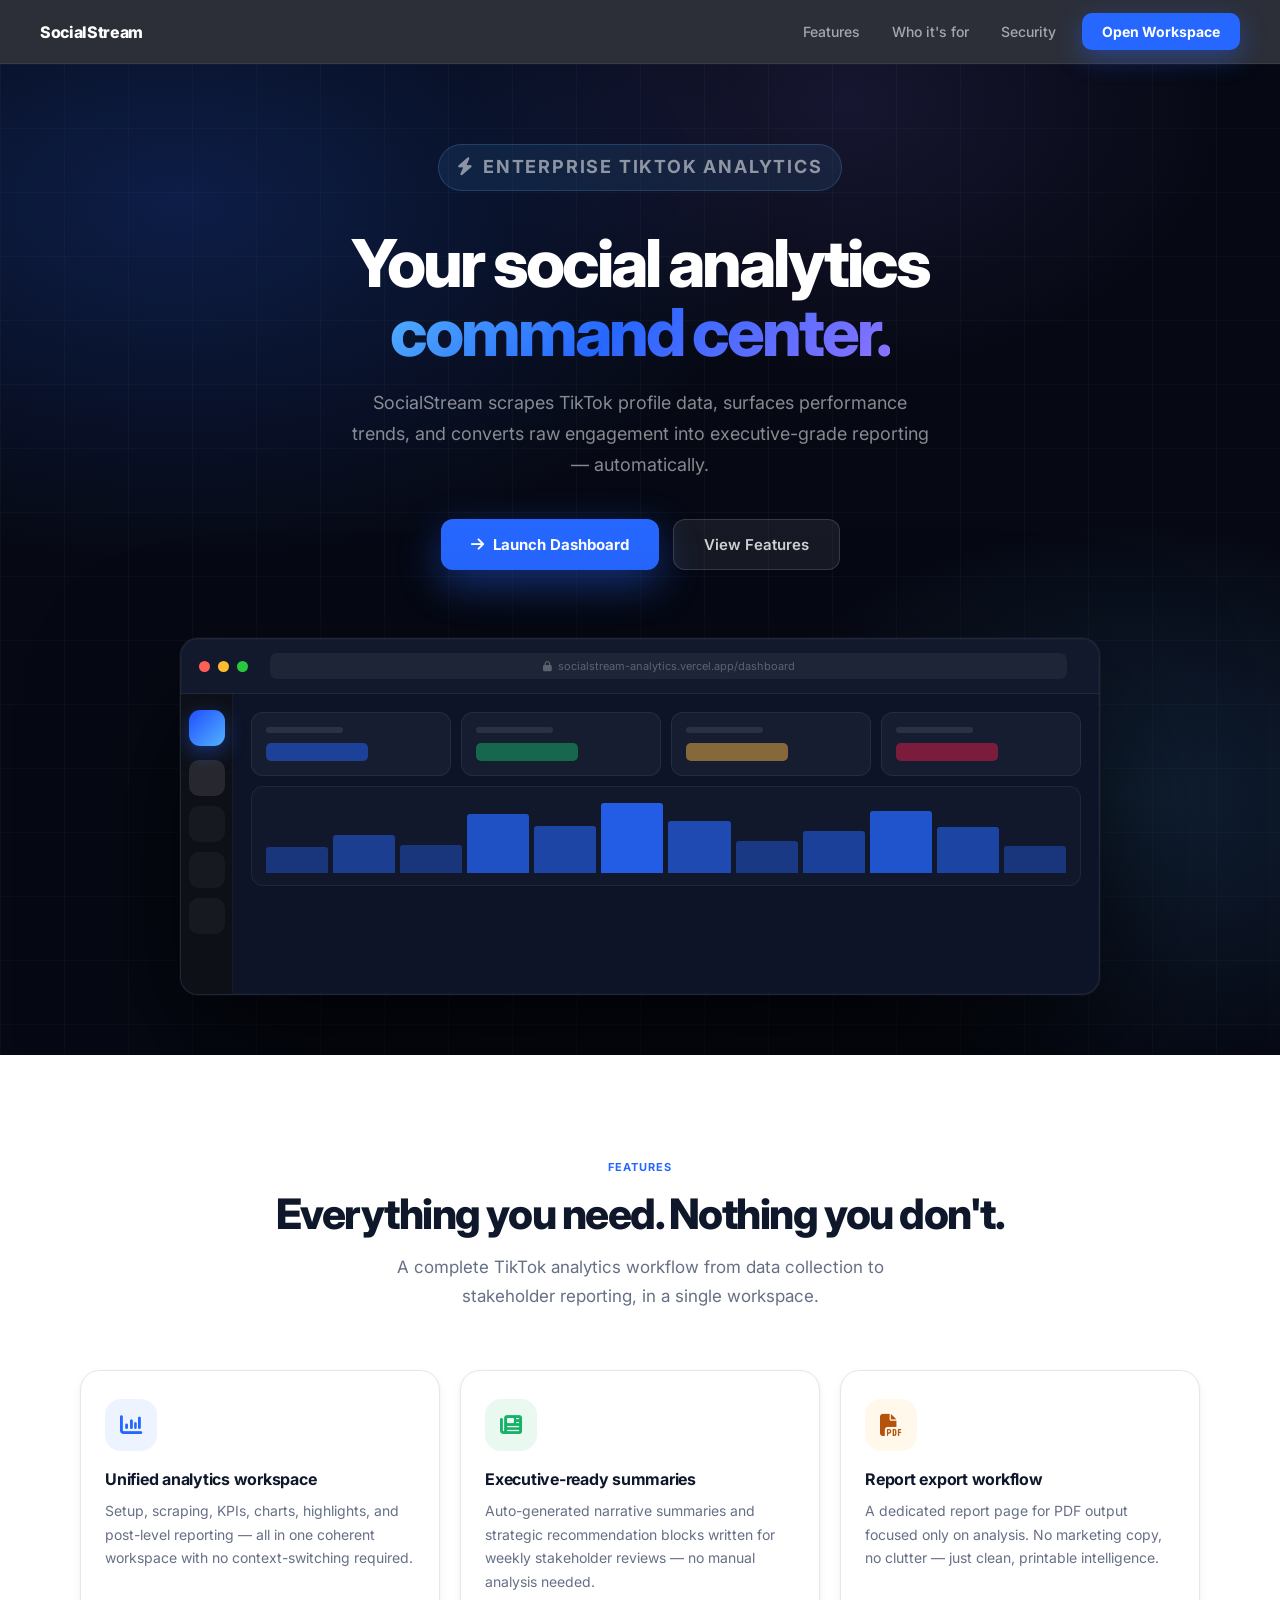
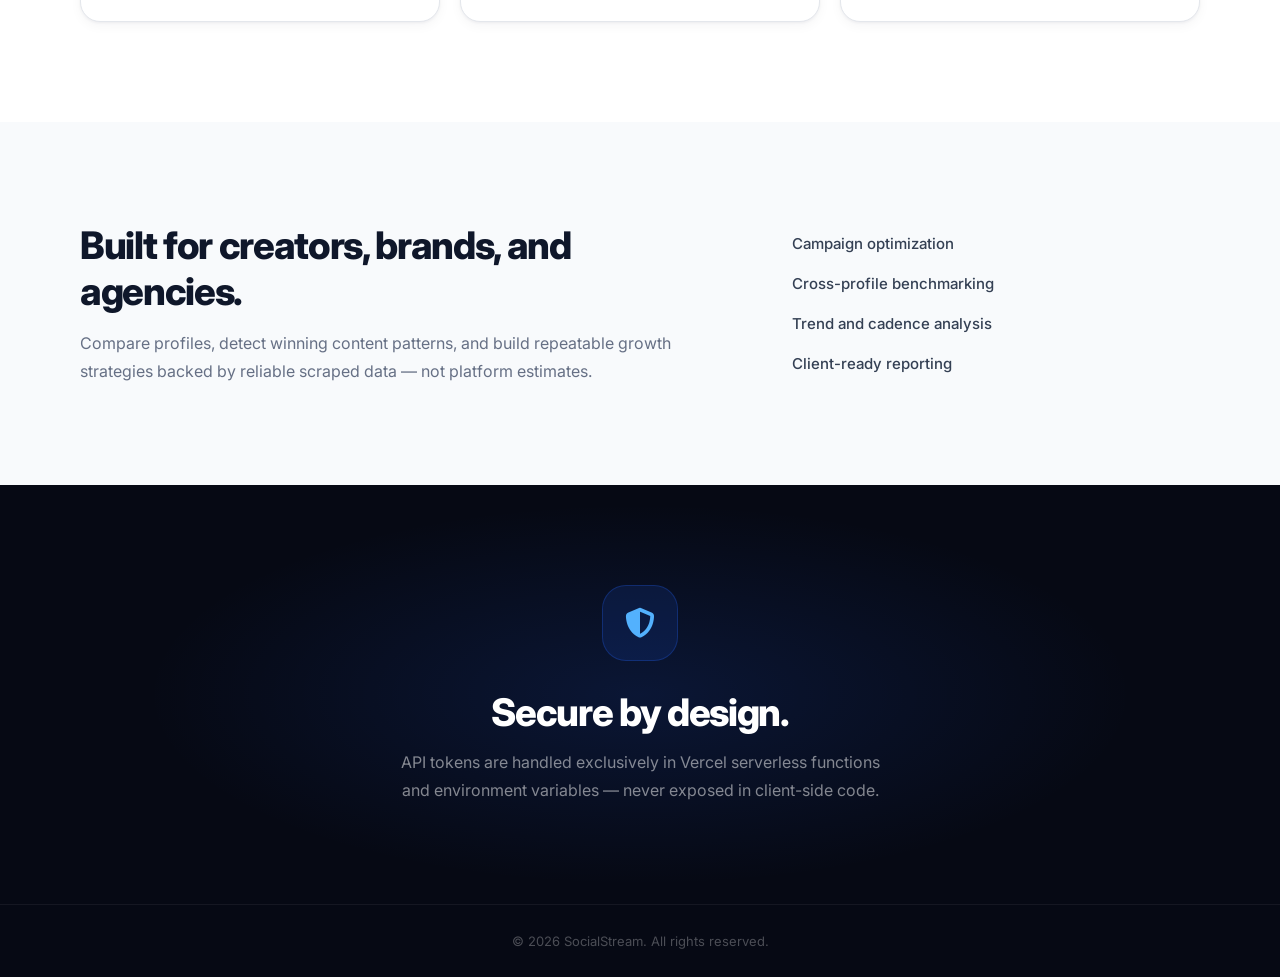
==== commit 2b43a589: "Elevate marketing + dashboard UI: premium visual polish, compact masthead stats, and style system re" ====
--- a/index.html
+++ b/index.html
@@ -7,12 +7,17 @@
   <link rel="preconnect" href="https://fonts.googleapis.com">
   <link rel="preconnect" href="https://fonts.gstatic.com" crossorigin>
   <link href="https://fonts.googleapis.com/css2?family=Inter:wght@400;500;600;700;800&display=swap" rel="stylesheet">
+  <link rel="stylesheet" href="https://cdnjs.cloudflare.com/ajax/libs/font-awesome/6.5.2/css/all.min.css">
   <link rel="stylesheet" href="assets/css/shared.css">
   <link rel="stylesheet" href="assets/css/site.css">
 </head>
 <body class="site-body">
+
   <header class="site-top">
-    <img src="assets/branding/socialstream-logo.png" alt="SocialStream" class="site-logo" onerror="this.style.display='none'">
+    <a href="/" class="site-logo-fallback">
+      <img src="assets/branding/socialstream-logo.png" alt="" class="site-logo" onerror="this.style.display='none'">
+      <span>SocialStream</span>
+    </a>
     <nav>
       <a href="#features">Features</a>
       <a href="#who">Who it's for</a>
@@ -22,36 +27,119 @@
   </header>
 
   <main class="site-main">
+
+    <!-- ── Hero ── -->
     <section class="hero">
-      <p class="eyebrow">ENTERPRISE TIKTOK ANALYTICS</p>
-      <h1>Run SocialStream as your analytics control center.</h1>
-      <p>SocialStream helps teams scrape profile data, monitor performance, and convert TikTok activity into clear executive reporting.</p>
-      <div class="hero-actions">
-        <a class="btn btn-primary" href="dashboard.html">Launch Dashboard</a>
-        <a class="btn btn-secondary" href="#features">View Features</a>
+      <div class="hero-inner">
+        <p class="eyebrow"><i class="fa-solid fa-bolt"></i> Enterprise TikTok Analytics</p>
+        <h1>Your social analytics<br><span class="grad">command center.</span></h1>
+        <p>SocialStream scrapes TikTok profile data, surfaces performance trends, and converts raw engagement into executive-grade reporting — automatically.</p>
+        <div class="hero-actions">
+          <a class="btn btn-primary" href="dashboard.html"><i class="fa-solid fa-arrow-right"></i> Launch Dashboard</a>
+          <a class="btn btn-secondary" href="#features">View Features</a>
+        </div>
+      </div>
+
+      <!-- Product mockup -->
+      <div class="hero-mockup">
+        <div class="mockup-window">
+          <div class="mockup-titlebar">
+            <div class="mockup-dot"></div>
+            <div class="mockup-dot"></div>
+            <div class="mockup-dot"></div>
+            <div class="mockup-url">
+              <i class="fa-solid fa-lock" style="font-size:10px;"></i>
+              socialstream-analytics.vercel.app/dashboard
+            </div>
+          </div>
+          <div class="mockup-body">
+            <div class="mockup-rail">
+              <div class="mockup-brand"></div>
+              <div class="mockup-navdot lit"></div>
+              <div class="mockup-navdot"></div>
+              <div class="mockup-navdot"></div>
+              <div class="mockup-navdot"></div>
+            </div>
+            <div class="mockup-content">
+              <div class="mockup-kpi"><div class="mockup-kpi-lbl"></div><div class="mockup-kpi-val"></div></div>
+              <div class="mockup-kpi"><div class="mockup-kpi-lbl"></div><div class="mockup-kpi-val"></div></div>
+              <div class="mockup-kpi"><div class="mockup-kpi-lbl"></div><div class="mockup-kpi-val"></div></div>
+              <div class="mockup-kpi"><div class="mockup-kpi-lbl"></div><div class="mockup-kpi-val"></div></div>
+              <div class="mockup-chart">
+                <div class="mockup-bar"></div>
+                <div class="mockup-bar"></div>
+                <div class="mockup-bar"></div>
+                <div class="mockup-bar"></div>
+                <div class="mockup-bar"></div>
+                <div class="mockup-bar"></div>
+                <div class="mockup-bar"></div>
+                <div class="mockup-bar"></div>
+                <div class="mockup-bar"></div>
+                <div class="mockup-bar"></div>
+                <div class="mockup-bar"></div>
+                <div class="mockup-bar"></div>
+              </div>
+            </div>
+          </div>
+        </div>
       </div>
     </section>
 
-    <section id="features" class="panel-grid">
-      <article class="panel"><h3>Unified analytics workspace</h3><p>One place for setup, scraping, KPIs, charting, highlights, and post-level reporting.</p></article>
-      <article class="panel"><h3>Executive-ready summaries</h3><p>Auto-generated narrative summaries and recommendation blocks for weekly stakeholder reviews.</p></article>
-      <article class="panel"><h3>Report export workflow</h3><p>Dedicated report page for PDF output focused only on analysis, no marketing sections.</p></article>
+    <!-- ── Features ── -->
+    <section id="features" class="features-section">
+      <div class="section-outer">
+        <div class="section-intro">
+          <div class="section-tag">Features</div>
+          <h2>Everything you need. Nothing you don't.</h2>
+          <p>A complete TikTok analytics workflow from data collection to stakeholder reporting, in a single workspace.</p>
+        </div>
+        <div class="panel-grid">
+          <article class="panel">
+            <div class="panel-icon" style="background:#eef4ff;color:#2667ff;"><i class="fa-solid fa-chart-column"></i></div>
+            <h3>Unified analytics workspace</h3>
+            <p>Setup, scraping, KPIs, charts, highlights, and post-level reporting — all in one coherent workspace with no context-switching required.</p>
+          </article>
+          <article class="panel">
+            <div class="panel-icon" style="background:#e9f9f0;color:#17b26a;"><i class="fa-solid fa-newspaper"></i></div>
+            <h3>Executive-ready summaries</h3>
+            <p>Auto-generated narrative summaries and strategic recommendation blocks written for weekly stakeholder reviews — no manual analysis needed.</p>
+          </article>
+          <article class="panel">
+            <div class="panel-icon" style="background:#fff8eb;color:#b45309;"><i class="fa-solid fa-file-pdf"></i></div>
+            <h3>Report export workflow</h3>
+            <p>A dedicated report page for PDF output focused only on analysis. No marketing copy, no clutter — just clean, printable intelligence.</p>
+          </article>
+        </div>
+      </div>
     </section>
 
-    <section id="who" class="split">
-      <div><h2>Built for creators, brands, and agencies</h2><p>Compare profiles, detect winning patterns, and build repeatable growth strategies with reliable data.</p></div>
-      <ul>
-        <li>Campaign optimization</li>
-        <li>Cross-profile benchmarking</li>
-        <li>Trend and cadence analysis</li>
-        <li>Client-ready reporting</li>
-      </ul>
+    <!-- ── Who it's for ── -->
+    <section id="who" class="who-section">
+      <div class="section-outer">
+        <div class="split">
+          <div>
+            <h2>Built for creators, brands, and agencies.</h2>
+            <p>Compare profiles, detect winning content patterns, and build repeatable growth strategies backed by reliable scraped data — not platform estimates.</p>
+          </div>
+          <ul>
+            <li>Campaign optimization</li>
+            <li>Cross-profile benchmarking</li>
+            <li>Trend and cadence analysis</li>
+            <li>Client-ready reporting</li>
+          </ul>
+        </div>
+      </div>
     </section>
 
-    <section id="security" class="security">
-      <h2>Secure by design</h2>
-      <p>API tokens are handled in serverless functions and environment variables, never exposed in client code.</p>
+    <!-- ── Security ── -->
+    <section id="security" class="security-section">
+      <div class="security">
+        <div class="security-icon"><i class="fa-solid fa-shield-halved"></i></div>
+        <h2>Secure by design.</h2>
+        <p>API tokens are handled exclusively in Vercel serverless functions and environment variables — never exposed in client-side code.</p>
+      </div>
     </section>
+
   </main>
 
   <footer class="site-footer-lite">© 2026 SocialStream. All rights reserved.</footer>
--- a/assets/css/site.css
+++ b/assets/css/site.css
@@ -1,18 +1,145 @@
 
-.site-top { position:sticky; top:0; z-index:5; background:#fff; border-bottom:1px solid var(--border); display:flex; justify-content:space-between; align-items:center; padding:12px 24px; }
-.site-logo { height:36px; width:auto; }
-.site-top nav { display:flex; gap:18px; align-items:center; }
-.site-top nav a { text-decoration:none; color:#4b5563; font-size:14px; }
-.site-top nav .cta { background:#111827; color:#fff; padding:8px 12px; border-radius:8px; }
-.site-main { max-width:1100px; margin:0 auto; padding:28px 20px 50px; }
-.hero { background:#fff; border:1px solid var(--border); border-radius:14px; box-shadow: var(--shadow); padding:30px; }
-.eyebrow { font-size:12px; letter-spacing:.09em; color:#64748b; font-weight:700; }
-.hero h1 { margin:10px 0 8px; font-size:38px; line-height:1.1; }
-.hero p { color:#4b5563; max-width:780px; }
-.hero-actions { display:flex; gap:10px; margin-top:18px; }
-.panel-grid { margin-top:20px; display:grid; grid-template-columns:repeat(3,1fr); gap:14px; }
-.panel, .split, .security { background:#fff; border:1px solid var(--border); border-radius:12px; box-shadow: var(--shadow); padding:20px; }
-.split { margin-top:20px; display:grid; grid-template-columns:1.5fr 1fr; gap:20px; }
-.security { margin-top:20px; }
-.site-footer-lite { text-align:center; color:#6b7280; padding:20px; }
-@media (max-width:900px){ .panel-grid,.split{ grid-template-columns:1fr; } .hero h1{font-size:30px;} }
+/* ─────────────────────────────────────────
+   SocialStream — Marketing site styles
+   Premium dark landing page design system
+───────────────────────────────────────── */
+
+/* ─── Base ─── */
+.site-body { overflow-x: hidden; }
+
+/* ─── Navigation ─── */
+.site-top {
+  position: sticky; top: 0; z-index: 100; height: 64px;
+  display: flex; align-items: center; justify-content: space-between; padding: 0 40px;
+  background: rgba(6, 9, 20, 0.84);
+  backdrop-filter: blur(24px); -webkit-backdrop-filter: blur(24px);
+  border-bottom: 1px solid rgba(255,255,255,0.06);
+}
+.site-logo { height: 30px; width: auto; filter: brightness(0) invert(1); }
+.site-logo-fallback { display: flex; align-items: center; gap: 10px; font-size: 16px; font-weight: 800; color: #fff; letter-spacing: -0.02em; text-decoration: none; }
+.site-top nav { display: flex; align-items: center; gap: 4px; }
+.site-top nav a { text-decoration: none; color: rgba(255,255,255,0.58); font-size: 14px; font-weight: 500; padding: 8px 14px; border-radius: 8px; transition: color .2s, background .2s; }
+.site-top nav a:hover { color: #fff; background: rgba(255,255,255,0.07); }
+.site-top nav .cta { background: #2667ff; color: #fff !important; padding: 10px 20px; border-radius: 10px; font-weight: 700; box-shadow: 0 8px 26px rgba(38,103,255,0.38); transition: box-shadow .22s, transform .22s; margin-left: 8px; }
+.site-top nav .cta:hover { box-shadow: 0 14px 38px rgba(38,103,255,0.52); transform: translateY(-1px); background: #1e58f0; }
+
+/* ─── Reset site-main ─── */
+.site-main { max-width: none; margin: 0; padding: 0; }
+
+/* ─── Hero ─── */
+.hero {
+  min-height: calc(100vh - 64px);
+  background: #060914;
+  display: flex; flex-direction: column; align-items: center; justify-content: center;
+  text-align: center; padding: 80px 40px 60px;
+  position: relative; overflow: hidden; border: none; border-radius: 0; box-shadow: none;
+}
+/* gradient orbs */
+.hero::before {
+  content: ''; position: absolute; inset: 0;
+  background:
+    radial-gradient(ellipse 72% 56% at 14% 14%, rgba(38,103,255,0.22) 0%, transparent 65%),
+    radial-gradient(ellipse 52% 46% at 88% 74%, rgba(83,177,253,0.14) 0%, transparent 60%),
+    radial-gradient(ellipse 46% 42% at 66% 4%, rgba(142,115,255,0.12) 0%, transparent 65%);
+  pointer-events: none;
+}
+/* grid overlay */
+.hero::after {
+  content: ''; position: absolute; inset: 0;
+  background-image: linear-gradient(rgba(255,255,255,0.022) 1px, transparent 1px), linear-gradient(90deg, rgba(255,255,255,0.022) 1px, transparent 1px);
+  background-size: 64px 64px; pointer-events: none;
+}
+.hero-inner { position: relative; z-index: 1; max-width: 820px; margin: 0 auto; }
+.eyebrow { display: inline-flex; align-items: center; gap: 8px; font-size: 11.5px; letter-spacing: 0.1em; color: #53b1fd; font-weight: 700; text-transform: uppercase; background: rgba(83,177,253,0.1); border: 1px solid rgba(83,177,253,0.22); padding: 7px 18px; border-radius: 999px; margin-bottom: 28px; }
+.hero h1 { margin: 0 0 22px; font-size: clamp(38px, 5.5vw, 66px); line-height: 1.04; letter-spacing: -0.046em; color: #fff; font-weight: 800; }
+.hero h1 .grad { background: linear-gradient(135deg, #53b1fd 0%, #2667ff 45%, #8e73ff 100%); -webkit-background-clip: text; -webkit-text-fill-color: transparent; background-clip: text; }
+.hero-inner > p { color: rgba(255,255,255,0.52); font-size: 18px; line-height: 1.72; margin: 0 auto 38px; max-width: 580px; }
+.hero-actions { display: flex; gap: 14px; justify-content: center; flex-wrap: wrap; }
+
+/* ─── Buttons ─── */
+.btn-primary { background: #2667ff; color: #fff; padding: 15px 30px; font-size: 15px; border-radius: 12px; font-weight: 700; box-shadow: 0 14px 42px rgba(38,103,255,0.44); transition: transform .22s, box-shadow .22s; text-decoration: none; display: inline-flex; align-items: center; gap: 9px; }
+.btn-primary:hover { transform: translateY(-2px); box-shadow: 0 22px 54px rgba(38,103,255,0.56); }
+.btn-secondary { background: rgba(255,255,255,0.07); color: rgba(255,255,255,0.8); border: 1px solid rgba(255,255,255,0.14); padding: 15px 30px; font-size: 15px; border-radius: 12px; font-weight: 600; transition: background .2s, color .2s; text-decoration: none; display: inline-flex; align-items: center; gap: 9px; }
+.btn-secondary:hover { background: rgba(255,255,255,0.12); color: #fff; }
+
+/* ─── Product mockup window ─── */
+.hero-mockup { position: relative; z-index: 1; margin: 68px auto 0; max-width: 920px; width: 100%; }
+.mockup-window { background: #0d1428; border: 1px solid rgba(255,255,255,0.08); border-radius: 18px; overflow: hidden; box-shadow: 0 60px 140px rgba(0,0,0,0.76), 0 0 0 1px rgba(255,255,255,0.04), inset 0 0 0 1px rgba(255,255,255,0.02); }
+.mockup-titlebar { display: flex; align-items: center; gap: 8px; padding: 14px 18px; background: rgba(255,255,255,0.02); border-bottom: 1px solid rgba(255,255,255,0.06); }
+.mockup-dot { width: 11px; height: 11px; border-radius: 50%; }
+.mockup-dot:nth-child(1) { background: #ff5f57; }
+.mockup-dot:nth-child(2) { background: #ffbd2e; }
+.mockup-dot:nth-child(3) { background: #27c93f; }
+.mockup-url { flex: 1; height: 26px; border-radius: 7px; background: rgba(255,255,255,0.05); margin: 0 14px; display: flex; align-items: center; justify-content: center; font-size: 11px; color: rgba(255,255,255,0.28); gap: 6px; }
+.mockup-body { display: grid; grid-template-columns: 52px 1fr; min-height: 300px; }
+.mockup-rail { background: #0e1017; display: flex; flex-direction: column; align-items: center; padding: 16px 8px; gap: 10px; border-right: 1px solid rgba(255,255,255,0.05); }
+.mockup-brand { width: 36px; height: 36px; border-radius: 11px; background: linear-gradient(135deg, #1f4fff, #53b1fd); margin-bottom: 4px; box-shadow: 0 6px 20px rgba(38,103,255,0.42); }
+.mockup-navdot { width: 36px; height: 36px; border-radius: 10px; background: rgba(255,255,255,0.04); }
+.mockup-navdot.lit { background: rgba(255,255,255,0.1); }
+.mockup-content { padding: 18px; display: grid; grid-template-columns: repeat(4, 1fr); gap: 10px; align-content: start; }
+.mockup-kpi { background: rgba(255,255,255,0.04); border: 1px solid rgba(255,255,255,0.07); border-radius: 12px; padding: 14px; }
+.mockup-kpi-lbl { width: 45%; height: 6px; background: rgba(255,255,255,0.09); border-radius: 3px; margin-bottom: 10px; }
+.mockup-kpi-val { width: 60%; height: 18px; border-radius: 5px; }
+.mockup-kpi:nth-child(1) .mockup-kpi-val { background: rgba(38,103,255,0.5); }
+.mockup-kpi:nth-child(2) .mockup-kpi-val { background: rgba(23,178,106,0.5); }
+.mockup-kpi:nth-child(3) .mockup-kpi-val { background: rgba(245,181,70,0.5); }
+.mockup-kpi:nth-child(4) .mockup-kpi-val { background: rgba(225,29,72,0.5); }
+.mockup-chart { grid-column: span 4; background: rgba(255,255,255,0.02); border: 1px solid rgba(255,255,255,0.06); border-radius: 12px; height: 100px; display: flex; align-items: flex-end; gap: 5px; padding: 12px 14px; overflow: hidden; }
+.mockup-bar { flex: 1; border-radius: 3px 3px 0 0; min-height: 8px; }
+.mockup-bar:nth-child(1)  { height: 35%; background: rgba(38,103,255,0.38); }
+.mockup-bar:nth-child(2)  { height: 52%; background: rgba(38,103,255,0.48); }
+.mockup-bar:nth-child(3)  { height: 38%; background: rgba(38,103,255,0.38); }
+.mockup-bar:nth-child(4)  { height: 80%; background: rgba(38,103,255,0.72); }
+.mockup-bar:nth-child(5)  { height: 64%; background: rgba(38,103,255,0.58); }
+.mockup-bar:nth-child(6)  { height: 95%; background: rgba(38,103,255,0.88); }
+.mockup-bar:nth-child(7)  { height: 70%; background: rgba(38,103,255,0.63); }
+.mockup-bar:nth-child(8)  { height: 44%; background: rgba(38,103,255,0.42); }
+.mockup-bar:nth-child(9)  { height: 57%; background: rgba(38,103,255,0.52); }
+.mockup-bar:nth-child(10) { height: 84%; background: rgba(38,103,255,0.76); }
+.mockup-bar:nth-child(11) { height: 62%; background: rgba(38,103,255,0.56); }
+.mockup-bar:nth-child(12) { height: 36%; background: rgba(38,103,255,0.38); }
+
+/* ─── Features section ─── */
+.features-section { background: #ffffff; padding: 100px 40px; }
+.section-outer { max-width: 1120px; margin: 0 auto; }
+.section-intro { text-align: center; margin-bottom: 60px; }
+.section-tag { display: inline-block; font-size: 11px; letter-spacing: 0.1em; color: #2667ff; font-weight: 700; text-transform: uppercase; margin-bottom: 14px; }
+.section-intro h2 { font-size: clamp(28px, 3.5vw, 42px); font-weight: 800; letter-spacing: -0.035em; color: #0f172a; margin: 0 0 14px; }
+.section-intro p { color: #667085; font-size: 17px; max-width: 540px; margin: 0 auto; line-height: 1.68; }
+.panel-grid { margin-top: 0; display: grid; grid-template-columns: repeat(3, 1fr); gap: 20px; }
+.panel { background: #fff; border: 1px solid #e4e7ec; border-radius: 20px; padding: 28px 24px; box-shadow: 0 1px 3px rgba(16,24,40,.05), 0 4px 12px rgba(16,24,40,.04); transition: box-shadow .25s, transform .25s; }
+.panel:hover { box-shadow: 0 14px 42px rgba(16,24,40,.13); transform: translateY(-4px); }
+.panel-icon { width: 52px; height: 52px; border-radius: 16px; display: flex; align-items: center; justify-content: center; font-size: 22px; margin-bottom: 18px; }
+.panel h3 { font-size: 16px; font-weight: 700; color: #0f172a; margin: 0 0 10px; letter-spacing: -0.015em; }
+.panel p { color: #667085; font-size: 14px; line-height: 1.68; margin: 0; }
+
+/* ─── Who it's for ─── */
+.who-section { background: #f8fafc; padding: 100px 40px; }
+.split { display: grid; grid-template-columns: 1.35fr 1fr; gap: 72px; align-items: center; margin: 0; padding: 0; border: none; background: transparent; box-shadow: none; border-radius: 0; }
+.split h2 { font-size: clamp(26px, 3vw, 38px); font-weight: 800; letter-spacing: -0.035em; color: #0f172a; margin: 0 0 16px; }
+.split > div:first-child > p { color: #667085; font-size: 16px; line-height: 1.72; margin: 0; }
+.split ul { list-style: none; margin: 0; padding: 0; display: grid; gap: 16px; }
+.split li { display: flex; align-items: center; gap: 14px; font-size: 15px; font-weight: 500; color: #344054; }
+.split li::before { content: ''; width: 24px; height: 24px; border-radius: 50%; flex-shrink: 0; background: linear-gradient(135deg, #2667ff, #53b1fd) url("data:image/svg+xml,%3Csvg xmlns='http://www.w3.org/2000/svg' viewBox='0 0 24 24' fill='none' stroke='white' stroke-width='2.5' stroke-linecap='round' stroke-linejoin='round'%3E%3Cpolyline points='20 6 9 17 4 12'%3E%3C/polyline%3E%3C/svg%3E") center / 14px no-repeat; }
+
+/* ─── Security section ─── */
+.security-section { background: #060914; padding: 100px 40px; text-align: center; position: relative; overflow: hidden; }
+.security-section::before { content: ''; position: absolute; inset: 0; background: radial-gradient(ellipse 55% 65% at 50% 50%, rgba(38,103,255,0.14) 0%, transparent 70%); pointer-events: none; }
+.security { border: none; background: transparent; box-shadow: none; border-radius: 0; padding: 0; margin: 0 auto; position: relative; z-index: 1; max-width: 620px; }
+.security-icon { width: 76px; height: 76px; border-radius: 24px; background: rgba(38,103,255,0.12); border: 1px solid rgba(38,103,255,0.26); display: flex; align-items: center; justify-content: center; font-size: 30px; color: #53b1fd; margin: 0 auto 28px; }
+.security h2 { font-size: clamp(26px, 3vw, 38px); font-weight: 800; letter-spacing: -0.035em; color: #fff; margin: 0 0 14px; }
+.security p { color: rgba(255,255,255,0.5); font-size: 16px; line-height: 1.72; max-width: 480px; margin: 0 auto; }
+
+/* ─── Footer ─── */
+.site-footer-lite { background: #060914; border-top: 1px solid rgba(255,255,255,0.06); text-align: center; color: rgba(255,255,255,0.28); font-size: 13px; padding: 28px 20px; }
+
+/* ─── Responsive ─── */
+@media (max-width: 900px) {
+  .site-top { padding: 0 20px; }
+  .panel-grid { grid-template-columns: 1fr; }
+  .split { grid-template-columns: 1fr; gap: 36px; }
+  .hero { padding: 60px 24px; }
+  .features-section, .who-section, .security-section { padding: 70px 24px; }
+  .mockup-content { grid-template-columns: repeat(2, 1fr); }
+  .mockup-chart { grid-column: span 2; }
+}
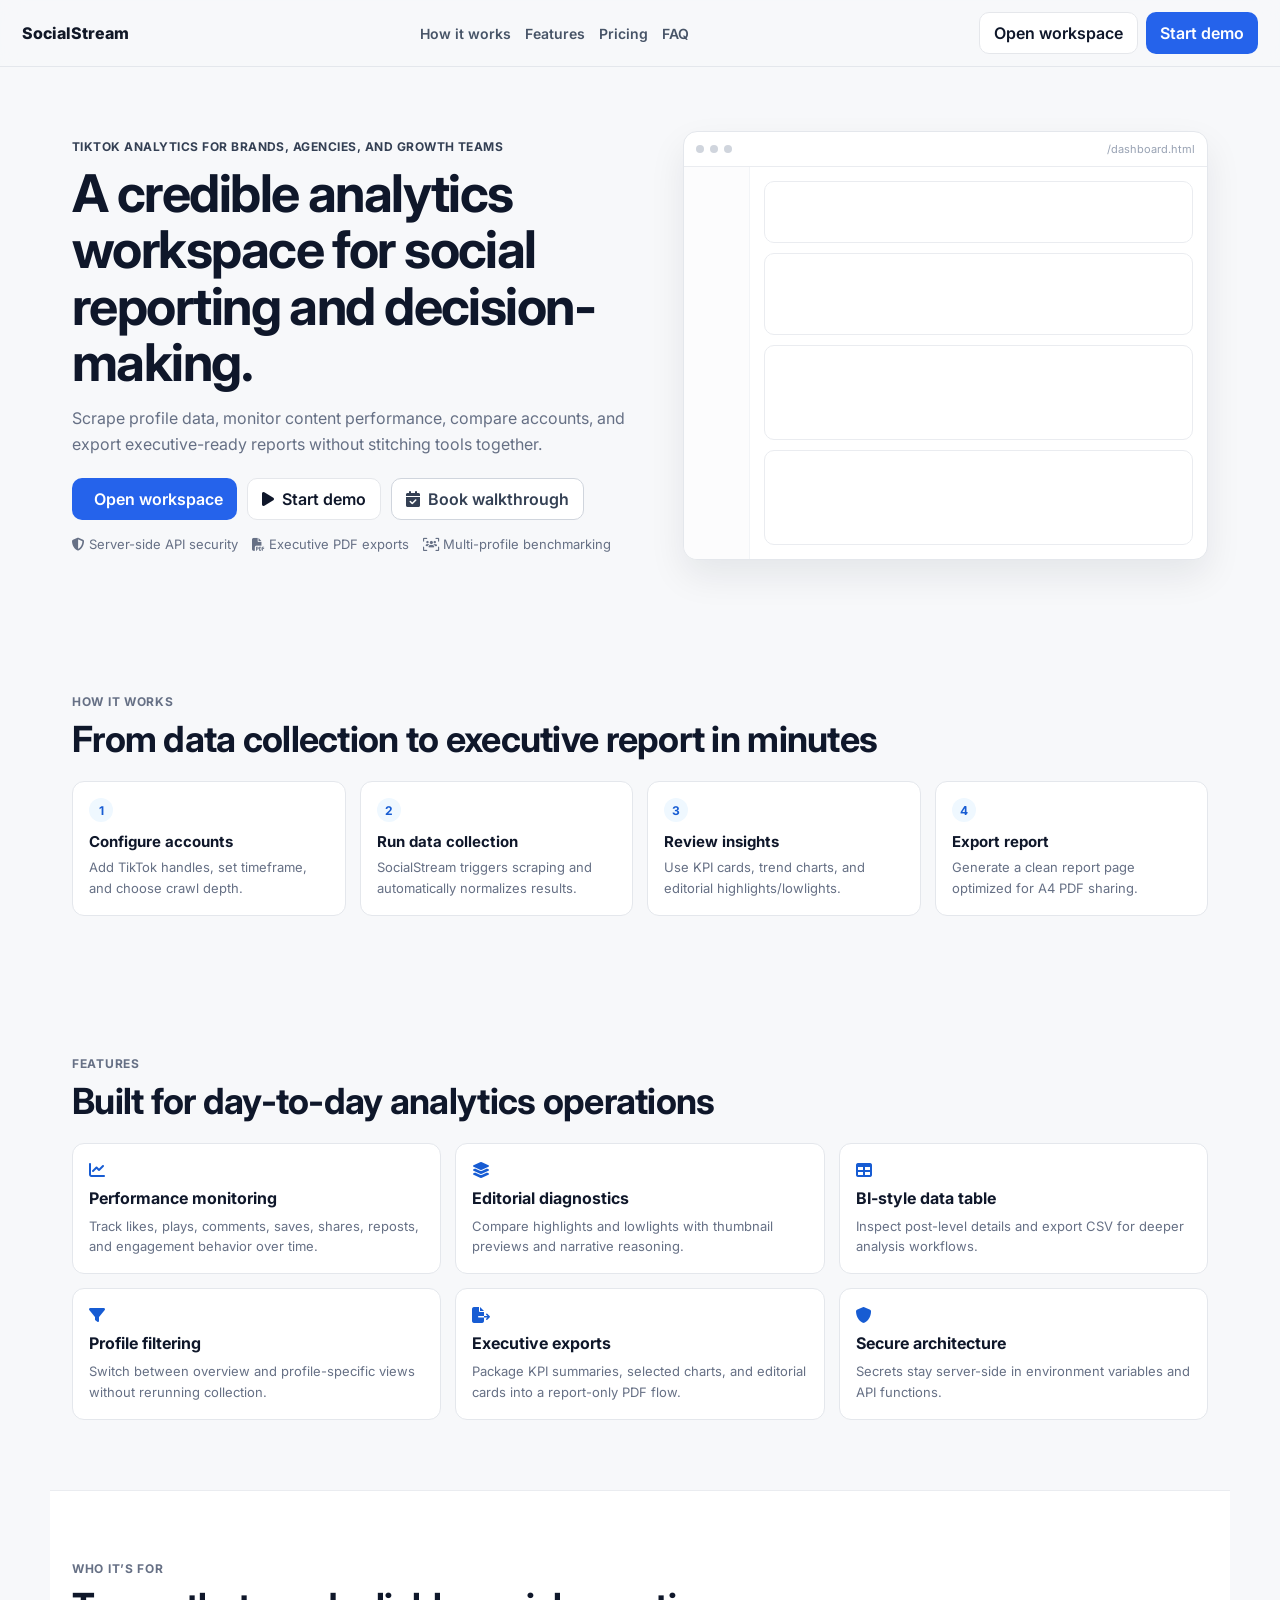
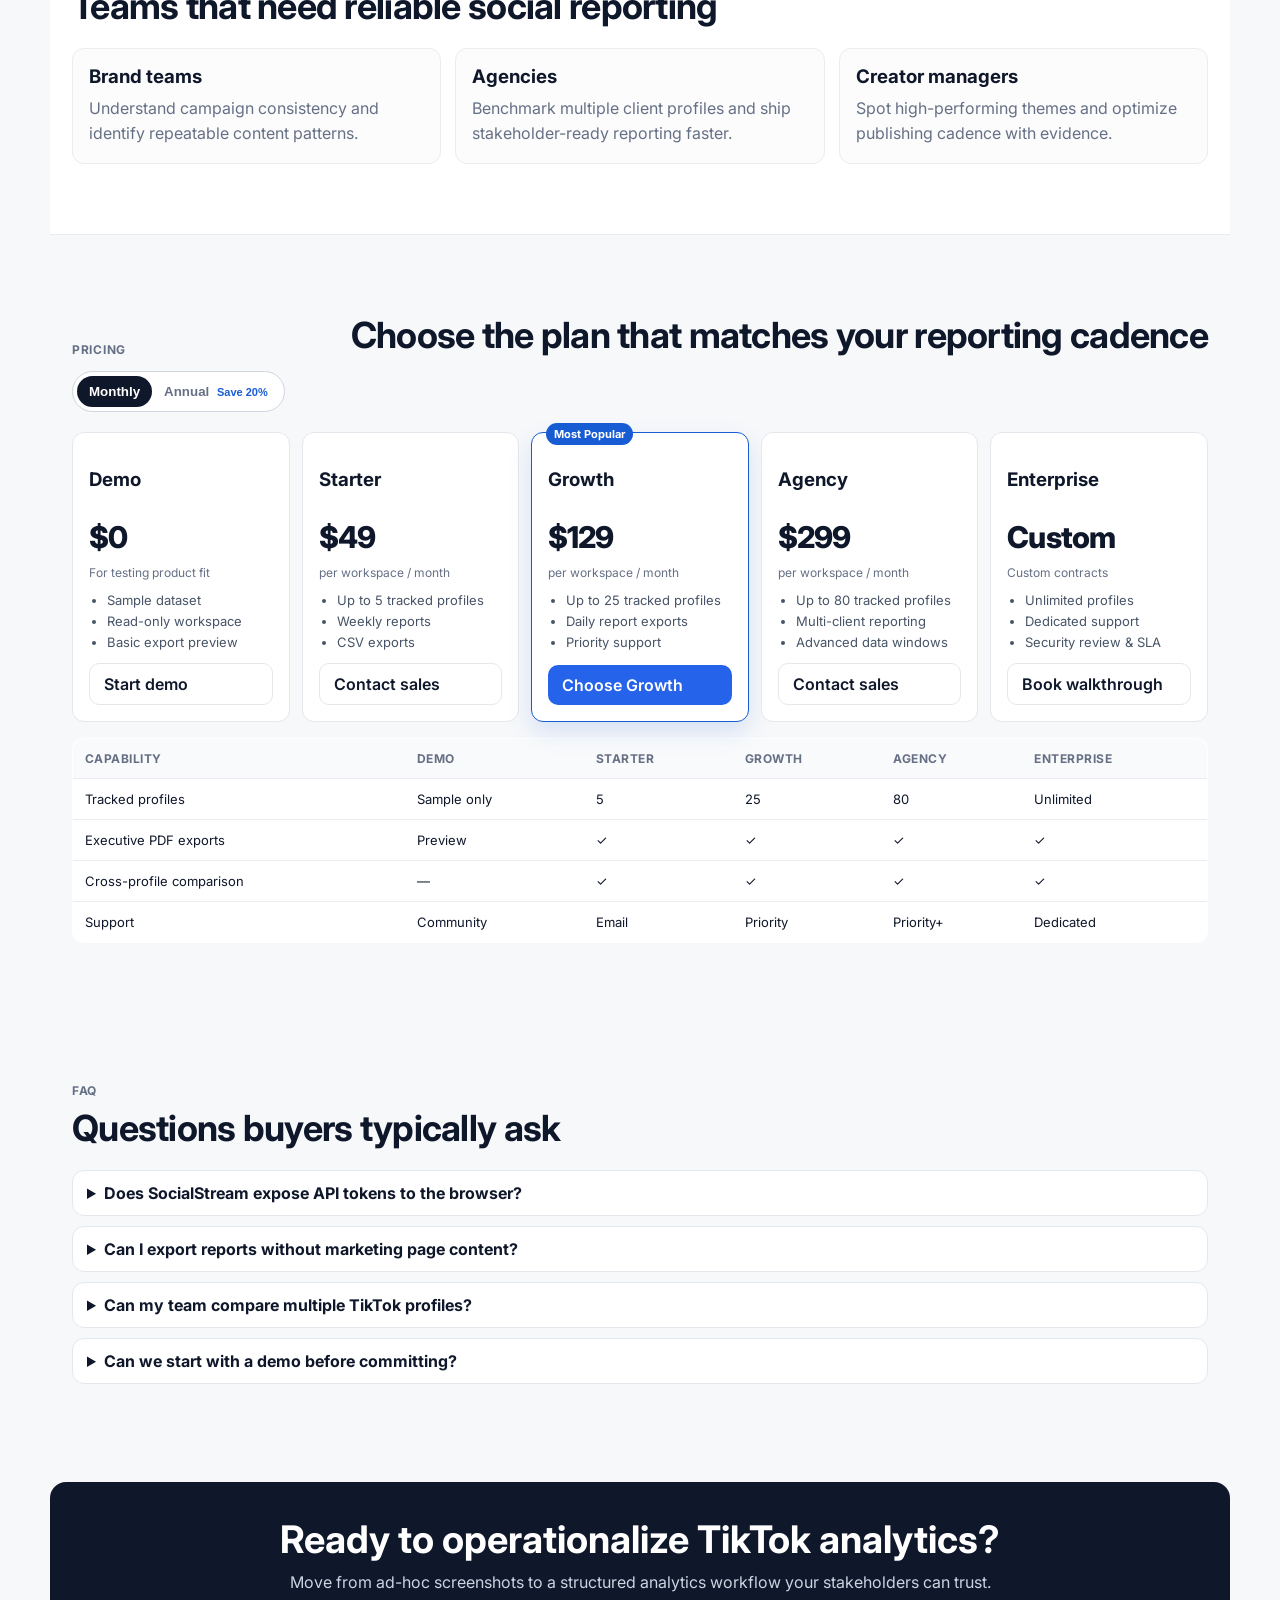
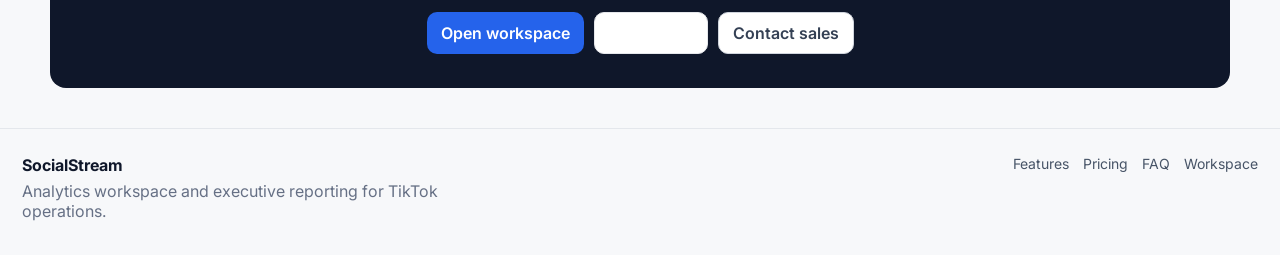
==== commit 153dfa7f: "Refactor SocialStream into polished SaaS website/workspace/report architecture with improved first-r" ====
--- a/index.html
+++ b/index.html
@@ -3,7 +3,8 @@
 <head>
   <meta charset="UTF-8" />
   <meta name="viewport" content="width=device-width, initial-scale=1.0" />
-  <title>SocialStream — TikTok Analytics Workspace</title>
+  <title>SocialStream — TikTok Analytics for Teams</title>
+  <meta name="description" content="SocialStream helps teams monitor TikTok performance, benchmark accounts, and export executive-ready reports." />
   <link rel="preconnect" href="https://fonts.googleapis.com">
   <link rel="preconnect" href="https://fonts.gstatic.com" crossorigin>
   <link href="https://fonts.googleapis.com/css2?family=Inter:wght@400;500;600;700;800&display=swap" rel="stylesheet">
@@ -12,136 +13,164 @@
   <link rel="stylesheet" href="assets/css/site.css">
 </head>
 <body class="site-body">
-
   <header class="site-top">
-    <a href="/" class="site-logo-fallback">
-      <img src="assets/branding/socialstream-logo.png" alt="" class="site-logo" onerror="this.style.display='none'">
+    <a href="index.html" class="brand">
+      <img src="assets/branding/socialstream-logo.png" alt="SocialStream" class="site-logo" onerror="this.style.display='none'">
       <span>SocialStream</span>
     </a>
-    <nav>
+    <nav class="site-nav">
+      <a href="#how">How it works</a>
       <a href="#features">Features</a>
-      <a href="#who">Who it's for</a>
-      <a href="#security">Security</a>
-      <a href="dashboard.html" class="cta">Open Workspace</a>
+      <a href="#pricing">Pricing</a>
+      <a href="#faq">FAQ</a>
     </nav>
+    <div class="site-cta-group">
+      <a href="dashboard.html" class="btn btn-secondary">Open workspace</a>
+      <a href="dashboard.html?demo=1" class="btn btn-primary">Start demo</a>
+    </div>
   </header>
 
   <main class="site-main">
-
-    <!-- ── Hero ── -->
-    <section class="hero">
-      <div class="hero-inner">
-        <p class="eyebrow"><i class="fa-solid fa-bolt"></i> Enterprise TikTok Analytics</p>
-        <h1>Your social analytics<br><span class="grad">command center.</span></h1>
-        <p>SocialStream scrapes TikTok profile data, surfaces performance trends, and converts raw engagement into executive-grade reporting — automatically.</p>
+    <section class="hero section-shell">
+      <div class="hero-copy">
+        <p class="eyebrow">TikTok analytics for brands, agencies, and growth teams</p>
+        <h1>A credible analytics workspace for social reporting and decision-making.</h1>
+        <p class="hero-sub">Scrape profile data, monitor content performance, compare accounts, and export executive-ready reports without stitching tools together.</p>
         <div class="hero-actions">
-          <a class="btn btn-primary" href="dashboard.html"><i class="fa-solid fa-arrow-right"></i> Launch Dashboard</a>
-          <a class="btn btn-secondary" href="#features">View Features</a>
+          <a class="btn btn-primary" href="dashboard.html"><i class="fa-solid fa-grid-2"></i> Open workspace</a>
+          <a class="btn btn-secondary" href="dashboard.html?demo=1"><i class="fa-solid fa-play"></i> Start demo</a>
+          <a class="btn btn-ghost" href="mailto:sales@socialstream.app"><i class="fa-solid fa-calendar-check"></i> Book walkthrough</a>
+        </div>
+        <div class="hero-trust">
+          <span><i class="fa-solid fa-shield-halved"></i> Server-side API security</span>
+          <span><i class="fa-solid fa-file-pdf"></i> Executive PDF exports</span>
+          <span><i class="fa-solid fa-users-viewfinder"></i> Multi-profile benchmarking</span>
         </div>
       </div>
-
-      <!-- Product mockup -->
-      <div class="hero-mockup">
-        <div class="mockup-window">
-          <div class="mockup-titlebar">
-            <div class="mockup-dot"></div>
-            <div class="mockup-dot"></div>
-            <div class="mockup-dot"></div>
-            <div class="mockup-url">
-              <i class="fa-solid fa-lock" style="font-size:10px;"></i>
-              socialstream-analytics.vercel.app/dashboard
-            </div>
-          </div>
-          <div class="mockup-body">
-            <div class="mockup-rail">
-              <div class="mockup-brand"></div>
-              <div class="mockup-navdot lit"></div>
-              <div class="mockup-navdot"></div>
-              <div class="mockup-navdot"></div>
-              <div class="mockup-navdot"></div>
-            </div>
-            <div class="mockup-content">
-              <div class="mockup-kpi"><div class="mockup-kpi-lbl"></div><div class="mockup-kpi-val"></div></div>
-              <div class="mockup-kpi"><div class="mockup-kpi-lbl"></div><div class="mockup-kpi-val"></div></div>
-              <div class="mockup-kpi"><div class="mockup-kpi-lbl"></div><div class="mockup-kpi-val"></div></div>
-              <div class="mockup-kpi"><div class="mockup-kpi-lbl"></div><div class="mockup-kpi-val"></div></div>
-              <div class="mockup-chart">
-                <div class="mockup-bar"></div>
-                <div class="mockup-bar"></div>
-                <div class="mockup-bar"></div>
-                <div class="mockup-bar"></div>
-                <div class="mockup-bar"></div>
-                <div class="mockup-bar"></div>
-                <div class="mockup-bar"></div>
-                <div class="mockup-bar"></div>
-                <div class="mockup-bar"></div>
-                <div class="mockup-bar"></div>
-                <div class="mockup-bar"></div>
-                <div class="mockup-bar"></div>
-              </div>
-            </div>
+      <div class="hero-preview">
+        <div class="preview-head">
+          <span class="dot"></span><span class="dot"></span><span class="dot"></span>
+          <span class="preview-url">/dashboard.html</span>
+        </div>
+        <div class="preview-body">
+          <div class="preview-sidebar"></div>
+          <div class="preview-main">
+            <div class="preview-row preview-row--kpis"></div>
+            <div class="preview-row preview-row--summary"></div>
+            <div class="preview-row preview-row--chart"></div>
+            <div class="preview-row preview-row--chart"></div>
           </div>
         </div>
       </div>
     </section>
 
-    <!-- ── Features ── -->
-    <section id="features" class="features-section">
-      <div class="section-outer">
-        <div class="section-intro">
-          <div class="section-tag">Features</div>
-          <h2>Everything you need. Nothing you don't.</h2>
-          <p>A complete TikTok analytics workflow from data collection to stakeholder reporting, in a single workspace.</p>
-        </div>
-        <div class="panel-grid">
-          <article class="panel">
-            <div class="panel-icon" style="background:#eef4ff;color:#2667ff;"><i class="fa-solid fa-chart-column"></i></div>
-            <h3>Unified analytics workspace</h3>
-            <p>Setup, scraping, KPIs, charts, highlights, and post-level reporting — all in one coherent workspace with no context-switching required.</p>
-          </article>
-          <article class="panel">
-            <div class="panel-icon" style="background:#e9f9f0;color:#17b26a;"><i class="fa-solid fa-newspaper"></i></div>
-            <h3>Executive-ready summaries</h3>
-            <p>Auto-generated narrative summaries and strategic recommendation blocks written for weekly stakeholder reviews — no manual analysis needed.</p>
-          </article>
-          <article class="panel">
-            <div class="panel-icon" style="background:#fff8eb;color:#b45309;"><i class="fa-solid fa-file-pdf"></i></div>
-            <h3>Report export workflow</h3>
-            <p>A dedicated report page for PDF output focused only on analysis. No marketing copy, no clutter — just clean, printable intelligence.</p>
-          </article>
-        </div>
+    <section id="how" class="section-shell section-block">
+      <div class="section-head">
+        <p class="section-kicker">How it works</p>
+        <h2>From data collection to executive report in minutes</h2>
+      </div>
+      <div class="how-grid">
+        <article class="step-card"><span>1</span><h3>Configure accounts</h3><p>Add TikTok handles, set timeframe, and choose crawl depth.</p></article>
+        <article class="step-card"><span>2</span><h3>Run data collection</h3><p>SocialStream triggers scraping and automatically normalizes results.</p></article>
+        <article class="step-card"><span>3</span><h3>Review insights</h3><p>Use KPI cards, trend charts, and editorial highlights/lowlights.</p></article>
+        <article class="step-card"><span>4</span><h3>Export report</h3><p>Generate a clean report page optimized for A4 PDF sharing.</p></article>
       </div>
     </section>
 
-    <!-- ── Who it's for ── -->
-    <section id="who" class="who-section">
-      <div class="section-outer">
-        <div class="split">
-          <div>
-            <h2>Built for creators, brands, and agencies.</h2>
-            <p>Compare profiles, detect winning content patterns, and build repeatable growth strategies backed by reliable scraped data — not platform estimates.</p>
-          </div>
-          <ul>
-            <li>Campaign optimization</li>
-            <li>Cross-profile benchmarking</li>
-            <li>Trend and cadence analysis</li>
-            <li>Client-ready reporting</li>
-          </ul>
-        </div>
+    <section id="features" class="section-shell section-block">
+      <div class="section-head">
+        <p class="section-kicker">Features</p>
+        <h2>Built for day-to-day analytics operations</h2>
+      </div>
+      <div class="feature-grid">
+        <article class="feature-card"><i class="fa-solid fa-chart-line"></i><h3>Performance monitoring</h3><p>Track likes, plays, comments, saves, shares, reposts, and engagement behavior over time.</p></article>
+        <article class="feature-card"><i class="fa-solid fa-layer-group"></i><h3>Editorial diagnostics</h3><p>Compare highlights and lowlights with thumbnail previews and narrative reasoning.</p></article>
+        <article class="feature-card"><i class="fa-solid fa-table"></i><h3>BI-style data table</h3><p>Inspect post-level details and export CSV for deeper analysis workflows.</p></article>
+        <article class="feature-card"><i class="fa-solid fa-filter"></i><h3>Profile filtering</h3><p>Switch between overview and profile-specific views without rerunning collection.</p></article>
+        <article class="feature-card"><i class="fa-solid fa-file-export"></i><h3>Executive exports</h3><p>Package KPI summaries, selected charts, and editorial cards into a report-only PDF flow.</p></article>
+        <article class="feature-card"><i class="fa-solid fa-shield"></i><h3>Secure architecture</h3><p>Secrets stay server-side in environment variables and API functions.</p></article>
       </div>
     </section>
 
-    <!-- ── Security ── -->
-    <section id="security" class="security-section">
-      <div class="security">
-        <div class="security-icon"><i class="fa-solid fa-shield-halved"></i></div>
-        <h2>Secure by design.</h2>
-        <p>API tokens are handled exclusively in Vercel serverless functions and environment variables — never exposed in client-side code.</p>
+    <section class="section-shell section-block audience-block">
+      <div class="section-head">
+        <p class="section-kicker">Who it’s for</p>
+        <h2>Teams that need reliable social reporting</h2>
+      </div>
+      <div class="audience-grid">
+        <article><h3>Brand teams</h3><p>Understand campaign consistency and identify repeatable content patterns.</p></article>
+        <article><h3>Agencies</h3><p>Benchmark multiple client profiles and ship stakeholder-ready reporting faster.</p></article>
+        <article><h3>Creator managers</h3><p>Spot high-performing themes and optimize publishing cadence with evidence.</p></article>
       </div>
     </section>
 
+    <section id="pricing" class="section-shell section-block pricing-block" data-pricing="monthly">
+      <div class="section-head">
+        <p class="section-kicker">Pricing</p>
+        <h2>Choose the plan that matches your reporting cadence</h2>
+        <div class="billing-toggle" role="group" aria-label="Billing period">
+          <button type="button" class="billing-btn active" data-billing="monthly">Monthly</button>
+          <button type="button" class="billing-btn" data-billing="annual">Annual <span>Save 20%</span></button>
+        </div>
+      </div>
+      <div class="price-grid">
+        <article class="price-card"><h3>Demo</h3><p class="price" data-monthly="$0" data-annual="$0">$0</p><p class="price-sub">For testing product fit</p><ul><li>Sample dataset</li><li>Read-only workspace</li><li>Basic export preview</li></ul><a href="dashboard.html?demo=1" class="btn btn-secondary">Start demo</a></article>
+        <article class="price-card"><h3>Starter</h3><p class="price" data-monthly="$49" data-annual="$39">$49</p><p class="price-sub">per workspace / month</p><ul><li>Up to 5 tracked profiles</li><li>Weekly reports</li><li>CSV exports</li></ul><a href="mailto:sales@socialstream.app" class="btn btn-secondary">Contact sales</a></article>
+        <article class="price-card featured"><div class="badge">Most Popular</div><h3>Growth</h3><p class="price" data-monthly="$129" data-annual="$103">$129</p><p class="price-sub">per workspace / month</p><ul><li>Up to 25 tracked profiles</li><li>Daily report exports</li><li>Priority support</li></ul><a href="mailto:sales@socialstream.app" class="btn btn-primary">Choose Growth</a></article>
+        <article class="price-card"><h3>Agency</h3><p class="price" data-monthly="$299" data-annual="$239">$299</p><p class="price-sub">per workspace / month</p><ul><li>Up to 80 tracked profiles</li><li>Multi-client reporting</li><li>Advanced data windows</li></ul><a href="mailto:sales@socialstream.app" class="btn btn-secondary">Contact sales</a></article>
+        <article class="price-card"><h3>Enterprise</h3><p class="price" data-monthly="Custom" data-annual="Custom">Custom</p><p class="price-sub">Custom contracts</p><ul><li>Unlimited profiles</li><li>Dedicated support</li><li>Security review & SLA</li></ul><a href="mailto:sales@socialstream.app" class="btn btn-secondary">Book walkthrough</a></article>
+      </div>
+      <div class="compare-wrap">
+        <table class="compare-table">
+          <thead><tr><th>Capability</th><th>Demo</th><th>Starter</th><th>Growth</th><th>Agency</th><th>Enterprise</th></tr></thead>
+          <tbody>
+            <tr><td>Tracked profiles</td><td>Sample only</td><td>5</td><td>25</td><td>80</td><td>Unlimited</td></tr>
+            <tr><td>Executive PDF exports</td><td>Preview</td><td>✓</td><td>✓</td><td>✓</td><td>✓</td></tr>
+            <tr><td>Cross-profile comparison</td><td>—</td><td>✓</td><td>✓</td><td>✓</td><td>✓</td></tr>
+            <tr><td>Support</td><td>Community</td><td>Email</td><td>Priority</td><td>Priority+</td><td>Dedicated</td></tr>
+          </tbody>
+        </table>
+      </div>
+    </section>
+
+    <section id="faq" class="section-shell section-block">
+      <div class="section-head">
+        <p class="section-kicker">FAQ</p>
+        <h2>Questions buyers typically ask</h2>
+      </div>
+      <div class="faq-list">
+        <details><summary>Does SocialStream expose API tokens to the browser?</summary><p>No. Tokens are kept server-side in deployment environment variables and called through API endpoints.</p></details>
+        <details><summary>Can I export reports without marketing page content?</summary><p>Yes. Reports are generated via a dedicated report page that contains report content only.</p></details>
+        <details><summary>Can my team compare multiple TikTok profiles?</summary><p>Yes. The workspace supports profile-level filtering and comparison within the same analysis context.</p></details>
+        <details><summary>Can we start with a demo before committing?</summary><p>Yes. Use Start Demo to load example data and preview the full workflow immediately.</p></details>
+      </div>
+    </section>
+
+    <section class="section-shell final-cta">
+      <h2>Ready to operationalize TikTok analytics?</h2>
+      <p>Move from ad-hoc screenshots to a structured analytics workflow your stakeholders can trust.</p>
+      <div class="hero-actions">
+        <a class="btn btn-primary" href="dashboard.html">Open workspace</a>
+        <a class="btn btn-secondary" href="dashboard.html?demo=1">Start demo</a>
+        <a class="btn btn-ghost" href="mailto:sales@socialstream.app">Contact sales</a>
+      </div>
+    </section>
   </main>
 
-  <footer class="site-footer-lite">© 2026 SocialStream. All rights reserved.</footer>
+  <footer class="site-footer">
+    <div>
+      <strong>SocialStream</strong>
+      <p>Analytics workspace and executive reporting for TikTok operations.</p>
+    </div>
+    <div class="footer-links">
+      <a href="#features">Features</a>
+      <a href="#pricing">Pricing</a>
+      <a href="#faq">FAQ</a>
+      <a href="dashboard.html">Workspace</a>
+    </div>
+  </footer>
+
+  <script src="assets/js/shared.js"></script>
+  <script src="assets/js/site.js"></script>
 </body>
 </html>
--- a/assets/css/site.css
+++ b/assets/css/site.css
@@ -1,145 +1,112 @@
 
-/* ─────────────────────────────────────────
-   SocialStream — Marketing site styles
-   Premium dark landing page design system
-───────────────────────────────────────── */
+body.site-body { background: #f7f8fa; color: #0f172a; }
+.section-shell { max-width: 1180px; margin: 0 auto; padding: 0 22px; }
+.section-block { padding-top: 70px; padding-bottom: 70px; }
 
-/* ─── Base ─── */
-.site-body { overflow-x: hidden; }
+.site-top {
+  position: sticky;
+  top: 0;
+  z-index: 100;
+  display: flex;
+  align-items: center;
+  justify-content: space-between;
+  gap: 16px;
+  padding: 12px 22px;
+  background: rgba(247, 248, 250, 0.9);
+  backdrop-filter: blur(10px);
+  border-bottom: 1px solid #e4e7ec;
+}
+.brand { display: flex; align-items: center; gap: 10px; text-decoration: none; font-weight: 800; color: #111827; }
+.site-logo { width: 28px; height: 28px; object-fit: contain; }
+.site-nav { display: flex; gap: 14px; }
+.site-nav a { text-decoration: none; color: #475467; font-size: 14px; font-weight: 600; }
+.site-nav a:hover { color: #111827; }
+.site-cta-group { display: flex; gap: 8px; }
 
-/* ─── Navigation ─── */
-.site-top {
-  position: sticky; top: 0; z-index: 100; height: 64px;
-  display: flex; align-items: center; justify-content: space-between; padding: 0 40px;
-  background: rgba(6, 9, 20, 0.84);
-  backdrop-filter: blur(24px); -webkit-backdrop-filter: blur(24px);
-  border-bottom: 1px solid rgba(255,255,255,0.06);
+.hero { display: grid; grid-template-columns: 1.05fr .95fr; align-items: center; gap: 30px; padding-top: 64px; padding-bottom: 64px; }
+.eyebrow { margin: 0 0 12px; color: #344054; font-size: 12px; letter-spacing: .04em; text-transform: uppercase; font-weight: 700; }
+.hero h1 { margin: 0; font-size: clamp(34px, 5vw, 52px); line-height: 1.08; letter-spacing: -.03em; }
+.hero-sub { margin-top: 14px; color: #667085; font-size: 16px; line-height: 1.65; max-width: 620px; }
+.hero-actions { margin-top: 20px; display: flex; flex-wrap: wrap; gap: 10px; }
+.btn-ghost { border: 1px solid #d0d5dd; color: #344054; background: #fff; }
+.hero-trust { margin-top: 16px; display: flex; flex-wrap: wrap; gap: 14px; color: #667085; font-size: 13px; }
+
+.hero-preview { border: 1px solid #e4e7ec; border-radius: 14px; overflow: hidden; background: #fff; box-shadow: 0 16px 36px rgba(16, 24, 40, 0.08); }
+.preview-head { display: flex; align-items: center; gap: 6px; padding: 10px 12px; border-bottom: 1px solid #eaecf0; }
+.dot { width: 8px; height: 8px; border-radius: 50%; background: #d0d5dd; }
+.preview-url { margin-left: auto; font-size: 11px; color: #98a2b3; }
+.preview-body { display: grid; grid-template-columns: 66px 1fr; min-height: 260px; }
+.preview-sidebar { border-right: 1px solid #f2f4f7; background: #fcfcfd; }
+.preview-main { padding: 14px; display: grid; gap: 10px; }
+.preview-row { border: 1px solid #eaecf0; border-radius: 10px; background: #fff; }
+.preview-row--kpis { height: 62px; }
+.preview-row--summary { height: 82px; }
+.preview-row--chart { height: 95px; }
+
+.section-head { margin-bottom: 20px; }
+.section-kicker { margin: 0; color: #667085; font-size: 12px; text-transform: uppercase; letter-spacing: .06em; font-weight: 700; }
+.section-head h2 { margin: 8px 0 0; font-size: clamp(26px, 3vw, 36px); letter-spacing: -.02em; }
+
+.how-grid { display: grid; grid-template-columns: repeat(4, 1fr); gap: 14px; }
+.step-card { background: #fff; border: 1px solid #e4e7ec; border-radius: 12px; padding: 16px; }
+.step-card span { display: inline-flex; width: 24px; height: 24px; border-radius: 50%; align-items: center; justify-content: center; font-size: 12px; color: #175cd3; background: #eff8ff; font-weight: 700; }
+.step-card h3 { margin: 10px 0 6px; font-size: 15px; }
+.step-card p { margin: 0; color: #667085; line-height: 1.6; font-size: 13px; }
+
+.feature-grid { display: grid; grid-template-columns: repeat(3, 1fr); gap: 14px; }
+.feature-card { background: #fff; border: 1px solid #e4e7ec; border-radius: 12px; padding: 16px; }
+.feature-card i { color: #175cd3; margin-bottom: 10px; }
+.feature-card h3 { margin: 0 0 8px; font-size: 16px; }
+.feature-card p { margin: 0; color: #667085; line-height: 1.6; font-size: 13px; }
+
+.audience-block { background: #fff; border-top: 1px solid #eaecf0; border-bottom: 1px solid #eaecf0; }
+.audience-grid { display: grid; grid-template-columns: repeat(3, 1fr); gap: 14px; }
+.audience-grid article { border: 1px solid #eaecf0; border-radius: 12px; padding: 16px; background: #fcfcfd; }
+.audience-grid h3 { margin: 0 0 8px; }
+.audience-grid p { margin: 0; color: #667085; line-height: 1.6; }
+
+.pricing-block .section-head { display: flex; justify-content: space-between; align-items: end; gap: 14px; flex-wrap: wrap; }
+.billing-toggle { display: inline-flex; border: 1px solid #d0d5dd; border-radius: 999px; background: #fff; padding: 4px; }
+.billing-btn { border: 0; background: transparent; padding: 8px 12px; border-radius: 999px; font-weight: 700; color: #667085; cursor: pointer; }
+.billing-btn.active { background: #0f172a; color: #fff; }
+.billing-btn span { color: #175cd3; font-size: 11px; margin-left: 4px; }
+
+.price-grid { display: grid; grid-template-columns: repeat(5, 1fr); gap: 12px; }
+.price-card { position: relative; background: #fff; border: 1px solid #e4e7ec; border-radius: 12px; padding: 16px; display: flex; flex-direction: column; gap: 10px; }
+.price-card.featured { border-color: #175cd3; box-shadow: 0 10px 24px rgba(23, 92, 211, 0.14); }
+.badge { position: absolute; top: -10px; left: 14px; background: #175cd3; color: #fff; border-radius: 999px; font-size: 11px; padding: 4px 8px; font-weight: 700; }
+.price { font-size: 30px; font-weight: 800; margin: 0; letter-spacing: -.03em; }
+.price-sub { margin: 0; color: #667085; font-size: 12px; }
+.price-card ul { margin: 0; padding-left: 18px; color: #475467; font-size: 13px; line-height: 1.6; flex: 1; }
+
+.compare-wrap { margin-top: 16px; overflow-x: auto; }
+.compare-table { width: 100%; border-collapse: collapse; background: #fff; border: 1px solid #e4e7ec; border-radius: 12px; overflow: hidden; }
+.compare-table th, .compare-table td { border-bottom: 1px solid #eaecf0; padding: 12px; text-align: left; font-size: 13px; }
+.compare-table th { background: #f9fafb; font-size: 12px; text-transform: uppercase; color: #667085; letter-spacing: .04em; }
+
+.faq-list { display: grid; gap: 10px; }
+.faq-list details { background: #fff; border: 1px solid #e4e7ec; border-radius: 12px; padding: 12px 14px; }
+.faq-list summary { cursor: pointer; font-weight: 700; }
+.faq-list p { margin: 10px 0 0; color: #667085; line-height: 1.6; }
+
+.final-cta { background: #0f172a; color: #fff; border-radius: 16px; padding: 34px 24px; text-align: center; margin-top: 28px; margin-bottom: 40px; }
+.final-cta h2 { margin: 0; font-size: clamp(26px, 4vw, 38px); }
+.final-cta p { margin: 10px 0 0; color: #cbd5e1; }
+.final-cta .hero-actions { justify-content: center; }
+
+.site-footer { border-top: 1px solid #e4e7ec; padding: 26px 22px 34px; display: flex; align-items: start; justify-content: space-between; gap: 14px; }
+.site-footer p { margin: 6px 0 0; color: #667085; max-width: 420px; }
+.footer-links { display: flex; gap: 14px; flex-wrap: wrap; }
+.footer-links a { color: #475467; text-decoration: none; font-size: 14px; }
+
+@media (max-width: 1200px) {
+  .price-grid { grid-template-columns: repeat(2, 1fr); }
+  .how-grid { grid-template-columns: repeat(2, 1fr); }
+  .feature-grid { grid-template-columns: repeat(2, 1fr); }
 }
-.site-logo { height: 30px; width: auto; filter: brightness(0) invert(1); }
-.site-logo-fallback { display: flex; align-items: center; gap: 10px; font-size: 16px; font-weight: 800; color: #fff; letter-spacing: -0.02em; text-decoration: none; }
-.site-top nav { display: flex; align-items: center; gap: 4px; }
-.site-top nav a { text-decoration: none; color: rgba(255,255,255,0.58); font-size: 14px; font-weight: 500; padding: 8px 14px; border-radius: 8px; transition: color .2s, background .2s; }
-.site-top nav a:hover { color: #fff; background: rgba(255,255,255,0.07); }
-.site-top nav .cta { background: #2667ff; color: #fff !important; padding: 10px 20px; border-radius: 10px; font-weight: 700; box-shadow: 0 8px 26px rgba(38,103,255,0.38); transition: box-shadow .22s, transform .22s; margin-left: 8px; }
-.site-top nav .cta:hover { box-shadow: 0 14px 38px rgba(38,103,255,0.52); transform: translateY(-1px); background: #1e58f0; }
-
-/* ─── Reset site-main ─── */
-.site-main { max-width: none; margin: 0; padding: 0; }
-
-/* ─── Hero ─── */
-.hero {
-  min-height: calc(100vh - 64px);
-  background: #060914;
-  display: flex; flex-direction: column; align-items: center; justify-content: center;
-  text-align: center; padding: 80px 40px 60px;
-  position: relative; overflow: hidden; border: none; border-radius: 0; box-shadow: none;
+@media (max-width: 900px) {
+  .site-nav { display: none; }
+  .hero { grid-template-columns: 1fr; }
+  .audience-grid, .feature-grid, .how-grid, .price-grid { grid-template-columns: 1fr; }
+  .site-cta-group .btn-secondary { display: none; }
 }
-/* gradient orbs */
-.hero::before {
-  content: ''; position: absolute; inset: 0;
-  background:
-    radial-gradient(ellipse 72% 56% at 14% 14%, rgba(38,103,255,0.22) 0%, transparent 65%),
-    radial-gradient(ellipse 52% 46% at 88% 74%, rgba(83,177,253,0.14) 0%, transparent 60%),
-    radial-gradient(ellipse 46% 42% at 66% 4%, rgba(142,115,255,0.12) 0%, transparent 65%);
-  pointer-events: none;
-}
-/* grid overlay */
-.hero::after {
-  content: ''; position: absolute; inset: 0;
-  background-image: linear-gradient(rgba(255,255,255,0.022) 1px, transparent 1px), linear-gradient(90deg, rgba(255,255,255,0.022) 1px, transparent 1px);
-  background-size: 64px 64px; pointer-events: none;
-}
-.hero-inner { position: relative; z-index: 1; max-width: 820px; margin: 0 auto; }
-.eyebrow { display: inline-flex; align-items: center; gap: 8px; font-size: 11.5px; letter-spacing: 0.1em; color: #53b1fd; font-weight: 700; text-transform: uppercase; background: rgba(83,177,253,0.1); border: 1px solid rgba(83,177,253,0.22); padding: 7px 18px; border-radius: 999px; margin-bottom: 28px; }
-.hero h1 { margin: 0 0 22px; font-size: clamp(38px, 5.5vw, 66px); line-height: 1.04; letter-spacing: -0.046em; color: #fff; font-weight: 800; }
-.hero h1 .grad { background: linear-gradient(135deg, #53b1fd 0%, #2667ff 45%, #8e73ff 100%); -webkit-background-clip: text; -webkit-text-fill-color: transparent; background-clip: text; }
-.hero-inner > p { color: rgba(255,255,255,0.52); font-size: 18px; line-height: 1.72; margin: 0 auto 38px; max-width: 580px; }
-.hero-actions { display: flex; gap: 14px; justify-content: center; flex-wrap: wrap; }
-
-/* ─── Buttons ─── */
-.btn-primary { background: #2667ff; color: #fff; padding: 15px 30px; font-size: 15px; border-radius: 12px; font-weight: 700; box-shadow: 0 14px 42px rgba(38,103,255,0.44); transition: transform .22s, box-shadow .22s; text-decoration: none; display: inline-flex; align-items: center; gap: 9px; }
-.btn-primary:hover { transform: translateY(-2px); box-shadow: 0 22px 54px rgba(38,103,255,0.56); }
-.btn-secondary { background: rgba(255,255,255,0.07); color: rgba(255,255,255,0.8); border: 1px solid rgba(255,255,255,0.14); padding: 15px 30px; font-size: 15px; border-radius: 12px; font-weight: 600; transition: background .2s, color .2s; text-decoration: none; display: inline-flex; align-items: center; gap: 9px; }
-.btn-secondary:hover { background: rgba(255,255,255,0.12); color: #fff; }
-
-/* ─── Product mockup window ─── */
-.hero-mockup { position: relative; z-index: 1; margin: 68px auto 0; max-width: 920px; width: 100%; }
-.mockup-window { background: #0d1428; border: 1px solid rgba(255,255,255,0.08); border-radius: 18px; overflow: hidden; box-shadow: 0 60px 140px rgba(0,0,0,0.76), 0 0 0 1px rgba(255,255,255,0.04), inset 0 0 0 1px rgba(255,255,255,0.02); }
-.mockup-titlebar { display: flex; align-items: center; gap: 8px; padding: 14px 18px; background: rgba(255,255,255,0.02); border-bottom: 1px solid rgba(255,255,255,0.06); }
-.mockup-dot { width: 11px; height: 11px; border-radius: 50%; }
-.mockup-dot:nth-child(1) { background: #ff5f57; }
-.mockup-dot:nth-child(2) { background: #ffbd2e; }
-.mockup-dot:nth-child(3) { background: #27c93f; }
-.mockup-url { flex: 1; height: 26px; border-radius: 7px; background: rgba(255,255,255,0.05); margin: 0 14px; display: flex; align-items: center; justify-content: center; font-size: 11px; color: rgba(255,255,255,0.28); gap: 6px; }
-.mockup-body { display: grid; grid-template-columns: 52px 1fr; min-height: 300px; }
-.mockup-rail { background: #0e1017; display: flex; flex-direction: column; align-items: center; padding: 16px 8px; gap: 10px; border-right: 1px solid rgba(255,255,255,0.05); }
-.mockup-brand { width: 36px; height: 36px; border-radius: 11px; background: linear-gradient(135deg, #1f4fff, #53b1fd); margin-bottom: 4px; box-shadow: 0 6px 20px rgba(38,103,255,0.42); }
-.mockup-navdot { width: 36px; height: 36px; border-radius: 10px; background: rgba(255,255,255,0.04); }
-.mockup-navdot.lit { background: rgba(255,255,255,0.1); }
-.mockup-content { padding: 18px; display: grid; grid-template-columns: repeat(4, 1fr); gap: 10px; align-content: start; }
-.mockup-kpi { background: rgba(255,255,255,0.04); border: 1px solid rgba(255,255,255,0.07); border-radius: 12px; padding: 14px; }
-.mockup-kpi-lbl { width: 45%; height: 6px; background: rgba(255,255,255,0.09); border-radius: 3px; margin-bottom: 10px; }
-.mockup-kpi-val { width: 60%; height: 18px; border-radius: 5px; }
-.mockup-kpi:nth-child(1) .mockup-kpi-val { background: rgba(38,103,255,0.5); }
-.mockup-kpi:nth-child(2) .mockup-kpi-val { background: rgba(23,178,106,0.5); }
-.mockup-kpi:nth-child(3) .mockup-kpi-val { background: rgba(245,181,70,0.5); }
-.mockup-kpi:nth-child(4) .mockup-kpi-val { background: rgba(225,29,72,0.5); }
-.mockup-chart { grid-column: span 4; background: rgba(255,255,255,0.02); border: 1px solid rgba(255,255,255,0.06); border-radius: 12px; height: 100px; display: flex; align-items: flex-end; gap: 5px; padding: 12px 14px; overflow: hidden; }
-.mockup-bar { flex: 1; border-radius: 3px 3px 0 0; min-height: 8px; }
-.mockup-bar:nth-child(1)  { height: 35%; background: rgba(38,103,255,0.38); }
-.mockup-bar:nth-child(2)  { height: 52%; background: rgba(38,103,255,0.48); }
-.mockup-bar:nth-child(3)  { height: 38%; background: rgba(38,103,255,0.38); }
-.mockup-bar:nth-child(4)  { height: 80%; background: rgba(38,103,255,0.72); }
-.mockup-bar:nth-child(5)  { height: 64%; background: rgba(38,103,255,0.58); }
-.mockup-bar:nth-child(6)  { height: 95%; background: rgba(38,103,255,0.88); }
-.mockup-bar:nth-child(7)  { height: 70%; background: rgba(38,103,255,0.63); }
-.mockup-bar:nth-child(8)  { height: 44%; background: rgba(38,103,255,0.42); }
-.mockup-bar:nth-child(9)  { height: 57%; background: rgba(38,103,255,0.52); }
-.mockup-bar:nth-child(10) { height: 84%; background: rgba(38,103,255,0.76); }
-.mockup-bar:nth-child(11) { height: 62%; background: rgba(38,103,255,0.56); }
-.mockup-bar:nth-child(12) { height: 36%; background: rgba(38,103,255,0.38); }
-
-/* ─── Features section ─── */
-.features-section { background: #ffffff; padding: 100px 40px; }
-.section-outer { max-width: 1120px; margin: 0 auto; }
-.section-intro { text-align: center; margin-bottom: 60px; }
-.section-tag { display: inline-block; font-size: 11px; letter-spacing: 0.1em; color: #2667ff; font-weight: 700; text-transform: uppercase; margin-bottom: 14px; }
-.section-intro h2 { font-size: clamp(28px, 3.5vw, 42px); font-weight: 800; letter-spacing: -0.035em; color: #0f172a; margin: 0 0 14px; }
-.section-intro p { color: #667085; font-size: 17px; max-width: 540px; margin: 0 auto; line-height: 1.68; }
-.panel-grid { margin-top: 0; display: grid; grid-template-columns: repeat(3, 1fr); gap: 20px; }
-.panel { background: #fff; border: 1px solid #e4e7ec; border-radius: 20px; padding: 28px 24px; box-shadow: 0 1px 3px rgba(16,24,40,.05), 0 4px 12px rgba(16,24,40,.04); transition: box-shadow .25s, transform .25s; }
-.panel:hover { box-shadow: 0 14px 42px rgba(16,24,40,.13); transform: translateY(-4px); }
-.panel-icon { width: 52px; height: 52px; border-radius: 16px; display: flex; align-items: center; justify-content: center; font-size: 22px; margin-bottom: 18px; }
-.panel h3 { font-size: 16px; font-weight: 700; color: #0f172a; margin: 0 0 10px; letter-spacing: -0.015em; }
-.panel p { color: #667085; font-size: 14px; line-height: 1.68; margin: 0; }
-
-/* ─── Who it's for ─── */
-.who-section { background: #f8fafc; padding: 100px 40px; }
-.split { display: grid; grid-template-columns: 1.35fr 1fr; gap: 72px; align-items: center; margin: 0; padding: 0; border: none; background: transparent; box-shadow: none; border-radius: 0; }
-.split h2 { font-size: clamp(26px, 3vw, 38px); font-weight: 800; letter-spacing: -0.035em; color: #0f172a; margin: 0 0 16px; }
-.split > div:first-child > p { color: #667085; font-size: 16px; line-height: 1.72; margin: 0; }
-.split ul { list-style: none; margin: 0; padding: 0; display: grid; gap: 16px; }
-.split li { display: flex; align-items: center; gap: 14px; font-size: 15px; font-weight: 500; color: #344054; }
-.split li::before { content: ''; width: 24px; height: 24px; border-radius: 50%; flex-shrink: 0; background: linear-gradient(135deg, #2667ff, #53b1fd) url("data:image/svg+xml,%3Csvg xmlns='http://www.w3.org/2000/svg' viewBox='0 0 24 24' fill='none' stroke='white' stroke-width='2.5' stroke-linecap='round' stroke-linejoin='round'%3E%3Cpolyline points='20 6 9 17 4 12'%3E%3C/polyline%3E%3C/svg%3E") center / 14px no-repeat; }
-
-/* ─── Security section ─── */
-.security-section { background: #060914; padding: 100px 40px; text-align: center; position: relative; overflow: hidden; }
-.security-section::before { content: ''; position: absolute; inset: 0; background: radial-gradient(ellipse 55% 65% at 50% 50%, rgba(38,103,255,0.14) 0%, transparent 70%); pointer-events: none; }
-.security { border: none; background: transparent; box-shadow: none; border-radius: 0; padding: 0; margin: 0 auto; position: relative; z-index: 1; max-width: 620px; }
-.security-icon { width: 76px; height: 76px; border-radius: 24px; background: rgba(38,103,255,0.12); border: 1px solid rgba(38,103,255,0.26); display: flex; align-items: center; justify-content: center; font-size: 30px; color: #53b1fd; margin: 0 auto 28px; }
-.security h2 { font-size: clamp(26px, 3vw, 38px); font-weight: 800; letter-spacing: -0.035em; color: #fff; margin: 0 0 14px; }
-.security p { color: rgba(255,255,255,0.5); font-size: 16px; line-height: 1.72; max-width: 480px; margin: 0 auto; }
-
-/* ─── Footer ─── */
-.site-footer-lite { background: #060914; border-top: 1px solid rgba(255,255,255,0.06); text-align: center; color: rgba(255,255,255,0.28); font-size: 13px; padding: 28px 20px; }
-
-/* ─── Responsive ─── */
-@media (max-width: 900px) {
-  .site-top { padding: 0 20px; }
-  .panel-grid { grid-template-columns: 1fr; }
-  .split { grid-template-columns: 1fr; gap: 36px; }
-  .hero { padding: 60px 24px; }
-  .features-section, .who-section, .security-section { padding: 70px 24px; }
-  .mockup-content { grid-template-columns: repeat(2, 1fr); }
-  .mockup-chart { grid-column: span 2; }
-}
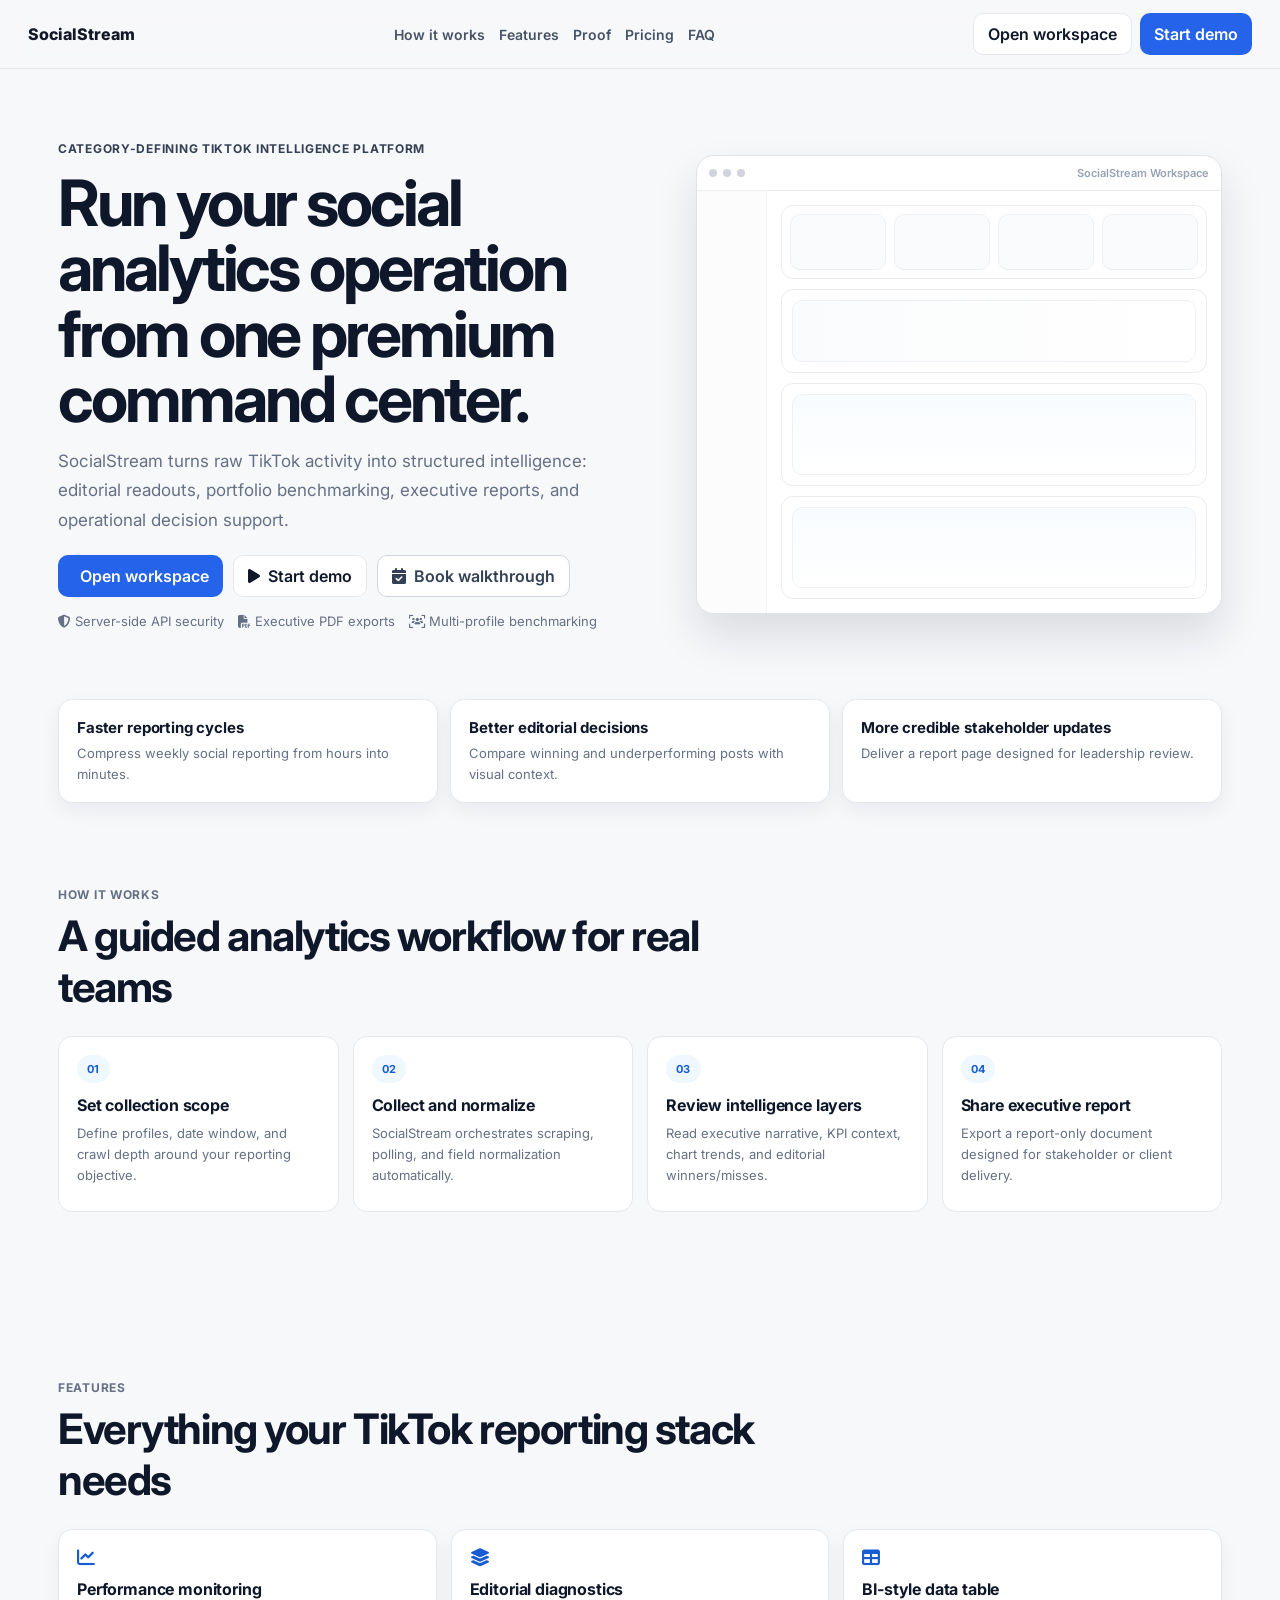
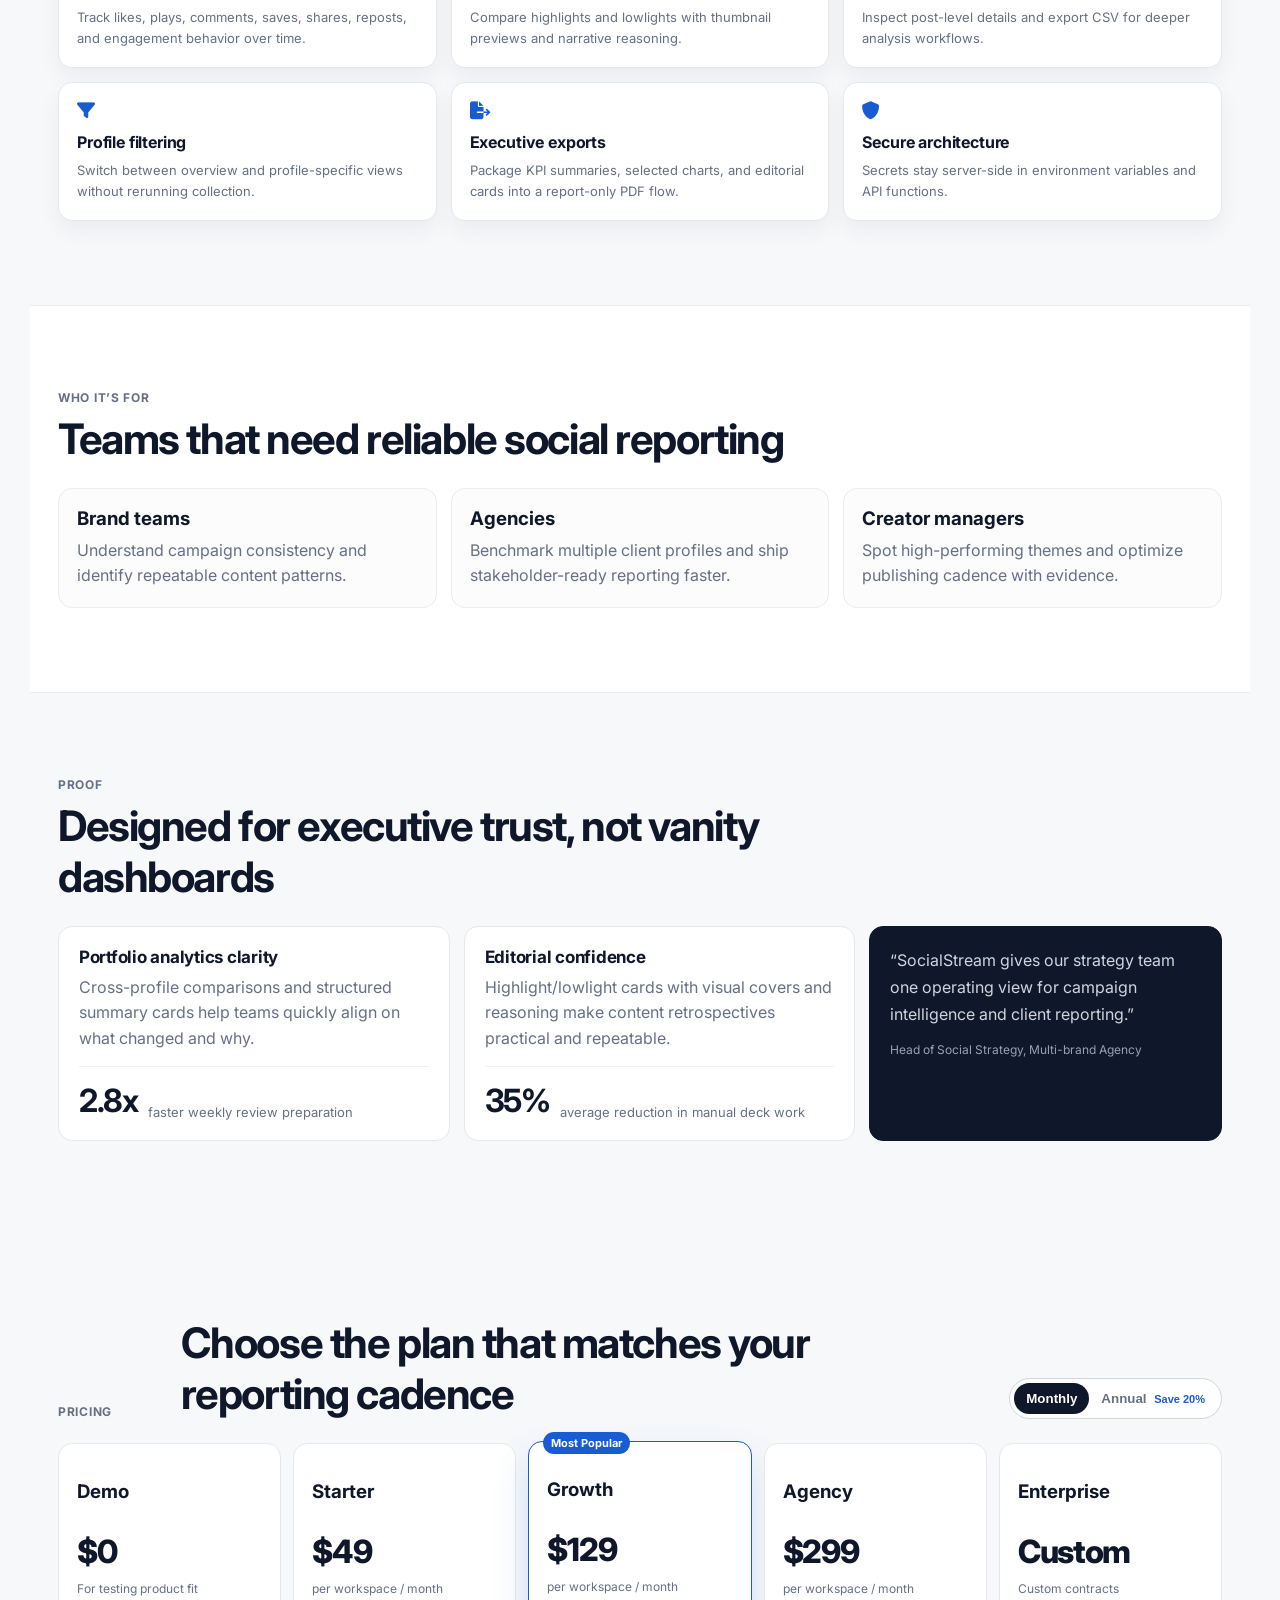
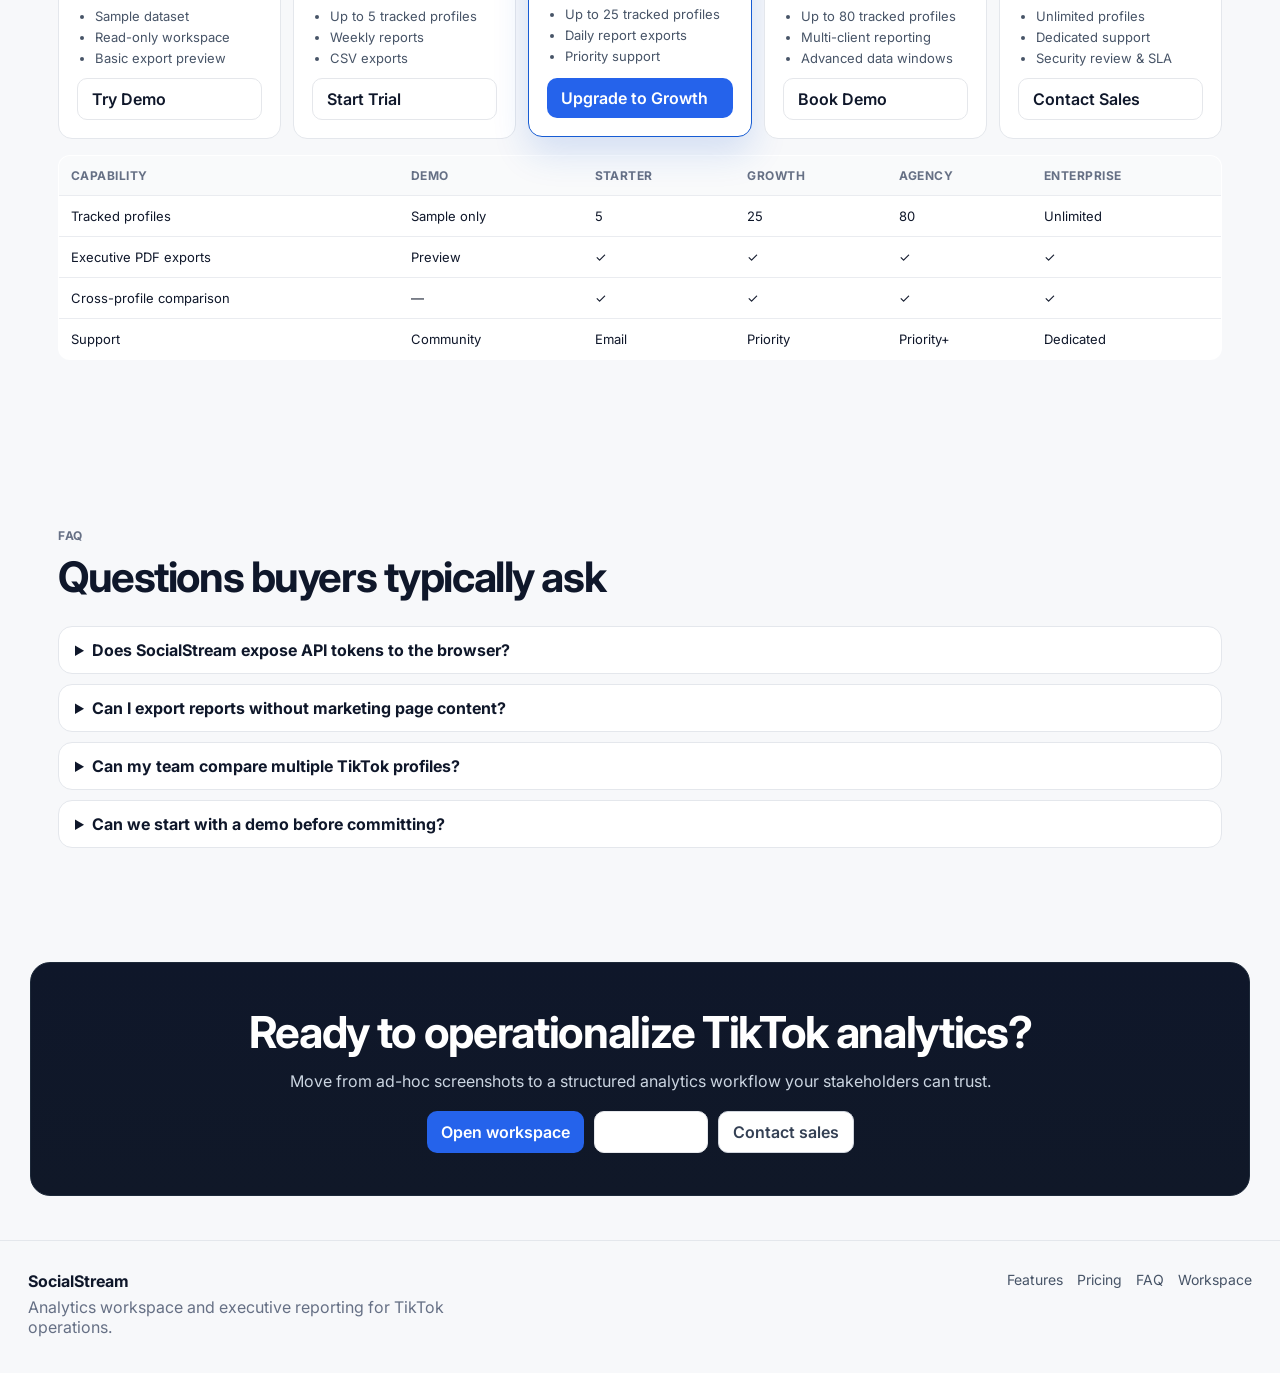
==== commit 1e9ff507: "feat: elevate premium UX across site dashboard and report flow" ====
--- a/index.html
+++ b/index.html
@@ -21,6 +21,7 @@
     <nav class="site-nav">
       <a href="#how">How it works</a>
       <a href="#features">Features</a>
+      <a href="#proof">Proof</a>
       <a href="#pricing">Pricing</a>
       <a href="#faq">FAQ</a>
     </nav>
@@ -31,11 +32,11 @@
   </header>
 
   <main class="site-main">
-    <section class="hero section-shell">
+    <section class="hero section-shell reveal">
       <div class="hero-copy">
-        <p class="eyebrow">TikTok analytics for brands, agencies, and growth teams</p>
-        <h1>A credible analytics workspace for social reporting and decision-making.</h1>
-        <p class="hero-sub">Scrape profile data, monitor content performance, compare accounts, and export executive-ready reports without stitching tools together.</p>
+        <p class="eyebrow">Category-defining TikTok intelligence platform</p>
+        <h1>Run your social analytics operation from one premium command center.</h1>
+        <p class="hero-sub">SocialStream turns raw TikTok activity into structured intelligence: editorial readouts, portfolio benchmarking, executive reports, and operational decision support.</p>
         <div class="hero-actions">
           <a class="btn btn-primary" href="dashboard.html"><i class="fa-solid fa-grid-2"></i> Open workspace</a>
           <a class="btn btn-secondary" href="dashboard.html?demo=1"><i class="fa-solid fa-play"></i> Start demo</a>
@@ -50,37 +51,45 @@
       <div class="hero-preview">
         <div class="preview-head">
           <span class="dot"></span><span class="dot"></span><span class="dot"></span>
-          <span class="preview-url">/dashboard.html</span>
+          <span class="preview-url">SocialStream Workspace</span>
         </div>
         <div class="preview-body">
           <div class="preview-sidebar"></div>
           <div class="preview-main">
-            <div class="preview-row preview-row--kpis"></div>
-            <div class="preview-row preview-row--summary"></div>
-            <div class="preview-row preview-row--chart"></div>
-            <div class="preview-row preview-row--chart"></div>
+            <div class="preview-row preview-row--kpis">
+              <span></span><span></span><span></span><span></span>
+            </div>
+            <div class="preview-row preview-row--summary"><div></div></div>
+            <div class="preview-row preview-row--chart"><div></div></div>
+            <div class="preview-row preview-row--chart"><div></div></div>
           </div>
         </div>
       </div>
     </section>
 
-    <section id="how" class="section-shell section-block">
+    <section class="section-shell value-strip reveal">
+      <article><h3>Faster reporting cycles</h3><p>Compress weekly social reporting from hours into minutes.</p></article>
+      <article><h3>Better editorial decisions</h3><p>Compare winning and underperforming posts with visual context.</p></article>
+      <article><h3>More credible stakeholder updates</h3><p>Deliver a report page designed for leadership review.</p></article>
+    </section>
+
+    <section id="how" class="section-shell section-block reveal">
       <div class="section-head">
         <p class="section-kicker">How it works</p>
-        <h2>From data collection to executive report in minutes</h2>
+        <h2>A guided analytics workflow for real teams</h2>
       </div>
       <div class="how-grid">
-        <article class="step-card"><span>1</span><h3>Configure accounts</h3><p>Add TikTok handles, set timeframe, and choose crawl depth.</p></article>
-        <article class="step-card"><span>2</span><h3>Run data collection</h3><p>SocialStream triggers scraping and automatically normalizes results.</p></article>
-        <article class="step-card"><span>3</span><h3>Review insights</h3><p>Use KPI cards, trend charts, and editorial highlights/lowlights.</p></article>
-        <article class="step-card"><span>4</span><h3>Export report</h3><p>Generate a clean report page optimized for A4 PDF sharing.</p></article>
-      </div>
-    </section>
-
-    <section id="features" class="section-shell section-block">
+        <article class="step-card"><span>01</span><h3>Set collection scope</h3><p>Define profiles, date window, and crawl depth around your reporting objective.</p></article>
+        <article class="step-card"><span>02</span><h3>Collect and normalize</h3><p>SocialStream orchestrates scraping, polling, and field normalization automatically.</p></article>
+        <article class="step-card"><span>03</span><h3>Review intelligence layers</h3><p>Read executive narrative, KPI context, chart trends, and editorial winners/misses.</p></article>
+        <article class="step-card"><span>04</span><h3>Share executive report</h3><p>Export a report-only document designed for stakeholder or client delivery.</p></article>
+      </div>
+    </section>
+
+    <section id="features" class="section-shell section-block reveal">
       <div class="section-head">
         <p class="section-kicker">Features</p>
-        <h2>Built for day-to-day analytics operations</h2>
+        <h2>Everything your TikTok reporting stack needs</h2>
       </div>
       <div class="feature-grid">
         <article class="feature-card"><i class="fa-solid fa-chart-line"></i><h3>Performance monitoring</h3><p>Track likes, plays, comments, saves, shares, reposts, and engagement behavior over time.</p></article>
@@ -92,7 +101,7 @@
       </div>
     </section>
 
-    <section class="section-shell section-block audience-block">
+    <section class="section-shell section-block audience-block reveal">
       <div class="section-head">
         <p class="section-kicker">Who it’s for</p>
         <h2>Teams that need reliable social reporting</h2>
@@ -104,7 +113,30 @@
       </div>
     </section>
 
-    <section id="pricing" class="section-shell section-block pricing-block" data-pricing="monthly">
+    <section id="proof" class="section-shell section-block reveal">
+      <div class="section-head">
+        <p class="section-kicker">Proof</p>
+        <h2>Designed for executive trust, not vanity dashboards</h2>
+      </div>
+      <div class="proof-grid">
+        <article class="proof-card">
+          <h3>Portfolio analytics clarity</h3>
+          <p>Cross-profile comparisons and structured summary cards help teams quickly align on what changed and why.</p>
+          <div class="proof-metric"><strong>2.8x</strong><span>faster weekly review preparation</span></div>
+        </article>
+        <article class="proof-card">
+          <h3>Editorial confidence</h3>
+          <p>Highlight/lowlight cards with visual covers and reasoning make content retrospectives practical and repeatable.</p>
+          <div class="proof-metric"><strong>35%</strong><span>average reduction in manual deck work</span></div>
+        </article>
+        <article class="proof-quote">
+          <p>“SocialStream gives our strategy team one operating view for campaign intelligence and client reporting.”</p>
+          <span>Head of Social Strategy, Multi-brand Agency</span>
+        </article>
+      </div>
+    </section>
+
+    <section id="pricing" class="section-shell section-block pricing-block reveal" data-pricing="monthly">
       <div class="section-head">
         <p class="section-kicker">Pricing</p>
         <h2>Choose the plan that matches your reporting cadence</h2>
@@ -114,11 +146,11 @@
         </div>
       </div>
       <div class="price-grid">
-        <article class="price-card"><h3>Demo</h3><p class="price" data-monthly="$0" data-annual="$0">$0</p><p class="price-sub">For testing product fit</p><ul><li>Sample dataset</li><li>Read-only workspace</li><li>Basic export preview</li></ul><a href="dashboard.html?demo=1" class="btn btn-secondary">Start demo</a></article>
-        <article class="price-card"><h3>Starter</h3><p class="price" data-monthly="$49" data-annual="$39">$49</p><p class="price-sub">per workspace / month</p><ul><li>Up to 5 tracked profiles</li><li>Weekly reports</li><li>CSV exports</li></ul><a href="mailto:sales@socialstream.app" class="btn btn-secondary">Contact sales</a></article>
-        <article class="price-card featured"><div class="badge">Most Popular</div><h3>Growth</h3><p class="price" data-monthly="$129" data-annual="$103">$129</p><p class="price-sub">per workspace / month</p><ul><li>Up to 25 tracked profiles</li><li>Daily report exports</li><li>Priority support</li></ul><a href="mailto:sales@socialstream.app" class="btn btn-primary">Choose Growth</a></article>
-        <article class="price-card"><h3>Agency</h3><p class="price" data-monthly="$299" data-annual="$239">$299</p><p class="price-sub">per workspace / month</p><ul><li>Up to 80 tracked profiles</li><li>Multi-client reporting</li><li>Advanced data windows</li></ul><a href="mailto:sales@socialstream.app" class="btn btn-secondary">Contact sales</a></article>
-        <article class="price-card"><h3>Enterprise</h3><p class="price" data-monthly="Custom" data-annual="Custom">Custom</p><p class="price-sub">Custom contracts</p><ul><li>Unlimited profiles</li><li>Dedicated support</li><li>Security review & SLA</li></ul><a href="mailto:sales@socialstream.app" class="btn btn-secondary">Book walkthrough</a></article>
+        <article class="price-card"><h3>Demo</h3><p class="price" data-monthly="$0" data-annual="$0">$0</p><p class="price-sub">For testing product fit</p><ul><li>Sample dataset</li><li>Read-only workspace</li><li>Basic export preview</li></ul><a href="dashboard.html?demo=1" class="btn btn-secondary">Try Demo</a></article>
+        <article class="price-card"><h3>Starter</h3><p class="price" data-monthly="$49" data-annual="$39">$49</p><p class="price-sub">per workspace / month</p><ul><li>Up to 5 tracked profiles</li><li>Weekly reports</li><li>CSV exports</li></ul><a href="mailto:sales@socialstream.app" class="btn btn-secondary">Start Trial</a></article>
+        <article class="price-card featured"><div class="badge">Most Popular</div><h3>Growth</h3><p class="price" data-monthly="$129" data-annual="$103">$129</p><p class="price-sub">per workspace / month</p><ul><li>Up to 25 tracked profiles</li><li>Daily report exports</li><li>Priority support</li></ul><a href="mailto:sales@socialstream.app" class="btn btn-primary">Upgrade to Growth</a></article>
+        <article class="price-card"><h3>Agency</h3><p class="price" data-monthly="$299" data-annual="$239">$299</p><p class="price-sub">per workspace / month</p><ul><li>Up to 80 tracked profiles</li><li>Multi-client reporting</li><li>Advanced data windows</li></ul><a href="mailto:sales@socialstream.app" class="btn btn-secondary">Book Demo</a></article>
+        <article class="price-card"><h3>Enterprise</h3><p class="price" data-monthly="Custom" data-annual="Custom">Custom</p><p class="price-sub">Custom contracts</p><ul><li>Unlimited profiles</li><li>Dedicated support</li><li>Security review & SLA</li></ul><a href="mailto:sales@socialstream.app" class="btn btn-secondary">Contact Sales</a></article>
       </div>
       <div class="compare-wrap">
         <table class="compare-table">
@@ -133,7 +165,7 @@
       </div>
     </section>
 
-    <section id="faq" class="section-shell section-block">
+    <section id="faq" class="section-shell section-block reveal">
       <div class="section-head">
         <p class="section-kicker">FAQ</p>
         <h2>Questions buyers typically ask</h2>
@@ -146,7 +178,7 @@
       </div>
     </section>
 
-    <section class="section-shell final-cta">
+    <section class="section-shell final-cta reveal">
       <h2>Ready to operationalize TikTok analytics?</h2>
       <p>Move from ad-hoc screenshots to a structured analytics workflow your stakeholders can trust.</p>
       <div class="hero-actions">
--- a/assets/css/site.css
+++ b/assets/css/site.css
@@ -1,69 +1,192 @@
 
-body.site-body { background: #f7f8fa; color: #0f172a; }
-.section-shell { max-width: 1180px; margin: 0 auto; padding: 0 22px; }
-.section-block { padding-top: 70px; padding-bottom: 70px; }
+body.site-body {
+  background: radial-gradient(1800px 500px at 15% -10%, #eef4ff 0%, transparent 55%), #f7f8fa;
+  color: #0f172a;
+}
+
+.section-shell { max-width: 1220px; margin: 0 auto; padding: 0 28px; }
+.section-block { padding-top: 84px; padding-bottom: 84px; }
+
+.reveal {
+  opacity: 0;
+  transform: translateY(22px);
+  transition: opacity .6s ease, transform .6s ease;
+}
+
+.reveal.is-visible {
+  opacity: 1;
+  transform: translateY(0);
+}
 
 .site-top {
   position: sticky;
   top: 0;
-  z-index: 100;
+  z-index: 300;
   display: flex;
   align-items: center;
   justify-content: space-between;
   gap: 16px;
-  padding: 12px 22px;
-  background: rgba(247, 248, 250, 0.9);
-  backdrop-filter: blur(10px);
+  padding: 13px 28px;
+  background: rgba(247, 248, 250, 0.88);
+  backdrop-filter: blur(14px);
   border-bottom: 1px solid #e4e7ec;
 }
+.site-top.scrolled {
+  box-shadow: 0 10px 26px rgba(16, 24, 40, 0.08);
+}
 .brand { display: flex; align-items: center; gap: 10px; text-decoration: none; font-weight: 800; color: #111827; }
-.site-logo { width: 28px; height: 28px; object-fit: contain; }
+.site-logo { width: 30px; height: 30px; object-fit: contain; }
 .site-nav { display: flex; gap: 14px; }
 .site-nav a { text-decoration: none; color: #475467; font-size: 14px; font-weight: 600; }
 .site-nav a:hover { color: #111827; }
 .site-cta-group { display: flex; gap: 8px; }
 
-.hero { display: grid; grid-template-columns: 1.05fr .95fr; align-items: center; gap: 30px; padding-top: 64px; padding-bottom: 64px; }
-.eyebrow { margin: 0 0 12px; color: #344054; font-size: 12px; letter-spacing: .04em; text-transform: uppercase; font-weight: 700; }
-.hero h1 { margin: 0; font-size: clamp(34px, 5vw, 52px); line-height: 1.08; letter-spacing: -.03em; }
-.hero-sub { margin-top: 14px; color: #667085; font-size: 16px; line-height: 1.65; max-width: 620px; }
+.hero {
+  display: grid;
+  grid-template-columns: 1.06fr .94fr;
+  align-items: center;
+  gap: 44px;
+  padding-top: 72px;
+  padding-bottom: 54px;
+}
+.eyebrow {
+  margin: 0 0 14px;
+  color: #344054;
+  font-size: 12px;
+  letter-spacing: .06em;
+  text-transform: uppercase;
+  font-weight: 700;
+}
+.hero h1 {
+  margin: 0;
+  font-size: clamp(36px, 6vw, 64px);
+  line-height: 1.02;
+  letter-spacing: -.048em;
+  max-width: 700px;
+}
+.hero-sub { margin-top: 16px; color: #667085; font-size: 17px; line-height: 1.72; max-width: 650px; }
 .hero-actions { margin-top: 20px; display: flex; flex-wrap: wrap; gap: 10px; }
 .btn-ghost { border: 1px solid #d0d5dd; color: #344054; background: #fff; }
 .hero-trust { margin-top: 16px; display: flex; flex-wrap: wrap; gap: 14px; color: #667085; font-size: 13px; }
 
-.hero-preview { border: 1px solid #e4e7ec; border-radius: 14px; overflow: hidden; background: #fff; box-shadow: 0 16px 36px rgba(16, 24, 40, 0.08); }
+.hero-preview {
+  border: 1px solid #dfe3ea;
+  border-radius: 18px;
+  overflow: hidden;
+  background: #fff;
+  box-shadow: 0 22px 44px rgba(16, 24, 40, 0.12);
+}
 .preview-head { display: flex; align-items: center; gap: 6px; padding: 10px 12px; border-bottom: 1px solid #eaecf0; }
 .dot { width: 8px; height: 8px; border-radius: 50%; background: #d0d5dd; }
-.preview-url { margin-left: auto; font-size: 11px; color: #98a2b3; }
-.preview-body { display: grid; grid-template-columns: 66px 1fr; min-height: 260px; }
+.preview-url { margin-left: auto; font-size: 11px; color: #98a2b3; font-weight: 600; }
+.preview-body { display: grid; grid-template-columns: 70px 1fr; min-height: 298px; }
 .preview-sidebar { border-right: 1px solid #f2f4f7; background: #fcfcfd; }
 .preview-main { padding: 14px; display: grid; gap: 10px; }
-.preview-row { border: 1px solid #eaecf0; border-radius: 10px; background: #fff; }
-.preview-row--kpis { height: 62px; }
-.preview-row--summary { height: 82px; }
-.preview-row--chart { height: 95px; }
-
-.section-head { margin-bottom: 20px; }
+
+.preview-row { border: 1px solid #eaecf0; border-radius: 12px; background: #fff; overflow: hidden; }
+.preview-row--kpis {
+  height: 74px;
+  display: grid;
+  grid-template-columns: repeat(4, minmax(0, 1fr));
+  gap: 8px;
+  padding: 8px;
+}
+.preview-row--kpis span { border: 1px solid #edf0f5; border-radius: 10px; background: #fafbfc; }
+.preview-row--summary { height: 84px; padding: 10px; }
+.preview-row--summary div { height: 100%; border: 1px solid #edf0f5; border-radius: 10px; background: linear-gradient(90deg, #fafbfc, #fff); }
+.preview-row--chart { height: 103px; padding: 10px; }
+.preview-row--chart div {
+  height: 100%;
+  border: 1px solid #edf0f5;
+  border-radius: 10px;
+  background: linear-gradient(180deg, #f8fbff 0%, #fff 100%);
+}
+
+.value-strip {
+  display: grid;
+  grid-template-columns: repeat(3, minmax(0, 1fr));
+  gap: 12px;
+  margin-top: 16px;
+}
+.value-strip article {
+  background: #fff;
+  border: 1px solid #e4e7ec;
+  border-radius: 14px;
+  padding: 18px;
+  box-shadow: 0 8px 20px rgba(16, 24, 40, 0.06);
+}
+.value-strip h3 { margin: 0 0 6px; font-size: 15px; letter-spacing: -.01em; }
+.value-strip p { margin: 0; color: #667085; line-height: 1.6; font-size: 13px; }
+
+.section-head { margin-bottom: 24px; }
 .section-kicker { margin: 0; color: #667085; font-size: 12px; text-transform: uppercase; letter-spacing: .06em; font-weight: 700; }
-.section-head h2 { margin: 8px 0 0; font-size: clamp(26px, 3vw, 36px); letter-spacing: -.02em; }
+.section-head h2 { margin: 8px 0 0; font-size: clamp(28px, 3.4vw, 42px); letter-spacing: -.034em; max-width: 760px; }
 
 .how-grid { display: grid; grid-template-columns: repeat(4, 1fr); gap: 14px; }
-.step-card { background: #fff; border: 1px solid #e4e7ec; border-radius: 12px; padding: 16px; }
-.step-card span { display: inline-flex; width: 24px; height: 24px; border-radius: 50%; align-items: center; justify-content: center; font-size: 12px; color: #175cd3; background: #eff8ff; font-weight: 700; }
-.step-card h3 { margin: 10px 0 6px; font-size: 15px; }
+.step-card {
+  background: #fff;
+  border: 1px solid #e4e7ec;
+  border-radius: 14px;
+  padding: 18px;
+  min-height: 176px;
+}
+.step-card span { display: inline-flex; height: 28px; border-radius: 999px; align-items: center; justify-content: center; font-size: 11px; color: #175cd3; background: #eff8ff; font-weight: 700; padding: 0 10px; letter-spacing: .04em; }
+.step-card h3 { margin: 12px 0 8px; font-size: 16px; letter-spacing: -.01em; }
 .step-card p { margin: 0; color: #667085; line-height: 1.6; font-size: 13px; }
 
 .feature-grid { display: grid; grid-template-columns: repeat(3, 1fr); gap: 14px; }
-.feature-card { background: #fff; border: 1px solid #e4e7ec; border-radius: 12px; padding: 16px; }
-.feature-card i { color: #175cd3; margin-bottom: 10px; }
-.feature-card h3 { margin: 0 0 8px; font-size: 16px; }
+.feature-card {
+  background: #fff;
+  border: 1px solid #e4e7ec;
+  border-radius: 14px;
+  padding: 18px;
+  box-shadow: 0 10px 22px rgba(16, 24, 40, 0.05);
+}
+.feature-card i { color: #175cd3; margin-bottom: 12px; font-size: 18px; }
+.feature-card h3 { margin: 0 0 8px; font-size: 16px; letter-spacing: -.01em; }
 .feature-card p { margin: 0; color: #667085; line-height: 1.6; font-size: 13px; }
 
 .audience-block { background: #fff; border-top: 1px solid #eaecf0; border-bottom: 1px solid #eaecf0; }
 .audience-grid { display: grid; grid-template-columns: repeat(3, 1fr); gap: 14px; }
-.audience-grid article { border: 1px solid #eaecf0; border-radius: 12px; padding: 16px; background: #fcfcfd; }
+.audience-grid article { border: 1px solid #eaecf0; border-radius: 14px; padding: 18px; background: #fcfcfd; }
 .audience-grid h3 { margin: 0 0 8px; }
 .audience-grid p { margin: 0; color: #667085; line-height: 1.6; }
+
+.proof-grid {
+  display: grid;
+  grid-template-columns: 1fr 1fr .9fr;
+  gap: 14px;
+}
+
+.proof-card,
+.proof-quote {
+  border-radius: 14px;
+  border: 1px solid #e4e7ec;
+  background: #fff;
+  padding: 20px;
+}
+
+.proof-card h3 { margin: 0 0 8px; font-size: 17px; letter-spacing: -.015em; }
+.proof-card p { margin: 0; color: #667085; line-height: 1.6; }
+
+.proof-metric {
+  margin-top: 14px;
+  padding-top: 14px;
+  border-top: 1px solid #edf0f5;
+  display: flex;
+  align-items: end;
+  gap: 10px;
+}
+.proof-metric strong { font-size: 32px; letter-spacing: -.04em; }
+.proof-metric span { color: #667085; font-size: 13px; }
+
+.proof-quote {
+  background: #0f172a;
+  color: #fff;
+  border-color: #0f172a;
+}
+.proof-quote p { margin: 0; line-height: 1.7; color: #d0d5dd; }
+.proof-quote span { margin-top: 14px; display: block; font-size: 12px; color: #98a2b3; }
 
 .pricing-block .section-head { display: flex; justify-content: space-between; align-items: end; gap: 14px; flex-wrap: wrap; }
 .billing-toggle { display: inline-flex; border: 1px solid #d0d5dd; border-radius: 999px; background: #fff; padding: 4px; }
@@ -72,10 +195,10 @@
 .billing-btn span { color: #175cd3; font-size: 11px; margin-left: 4px; }
 
 .price-grid { display: grid; grid-template-columns: repeat(5, 1fr); gap: 12px; }
-.price-card { position: relative; background: #fff; border: 1px solid #e4e7ec; border-radius: 12px; padding: 16px; display: flex; flex-direction: column; gap: 10px; }
-.price-card.featured { border-color: #175cd3; box-shadow: 0 10px 24px rgba(23, 92, 211, 0.14); }
+.price-card { position: relative; background: #fff; border: 1px solid #e4e7ec; border-radius: 14px; padding: 18px; display: flex; flex-direction: column; gap: 10px; }
+.price-card.featured { border-color: #175cd3; box-shadow: 0 16px 36px rgba(23, 92, 211, 0.16); transform: translateY(-2px); }
 .badge { position: absolute; top: -10px; left: 14px; background: #175cd3; color: #fff; border-radius: 999px; font-size: 11px; padding: 4px 8px; font-weight: 700; }
-.price { font-size: 30px; font-weight: 800; margin: 0; letter-spacing: -.03em; }
+.price { font-size: 32px; font-weight: 800; margin: 0; letter-spacing: -.04em; }
 .price-sub { margin: 0; color: #667085; font-size: 12px; }
 .price-card ul { margin: 0; padding-left: 18px; color: #475467; font-size: 13px; line-height: 1.6; flex: 1; }
 
@@ -85,16 +208,25 @@
 .compare-table th { background: #f9fafb; font-size: 12px; text-transform: uppercase; color: #667085; letter-spacing: .04em; }
 
 .faq-list { display: grid; gap: 10px; }
-.faq-list details { background: #fff; border: 1px solid #e4e7ec; border-radius: 12px; padding: 12px 14px; }
+.faq-list details { background: #fff; border: 1px solid #e4e7ec; border-radius: 14px; padding: 13px 16px; }
 .faq-list summary { cursor: pointer; font-weight: 700; }
 .faq-list p { margin: 10px 0 0; color: #667085; line-height: 1.6; }
 
-.final-cta { background: #0f172a; color: #fff; border-radius: 16px; padding: 34px 24px; text-align: center; margin-top: 28px; margin-bottom: 40px; }
-.final-cta h2 { margin: 0; font-size: clamp(26px, 4vw, 38px); }
-.final-cta p { margin: 10px 0 0; color: #cbd5e1; }
+.final-cta {
+  background: linear-gradient(180deg, #0f172a 0%, #101828 100%);
+  color: #fff;
+  border-radius: 20px;
+  padding: 42px 24px;
+  text-align: center;
+  margin-top: 30px;
+  margin-bottom: 44px;
+  border: 1px solid #1d2939;
+}
+.final-cta h2 { margin: 0; font-size: clamp(28px, 4vw, 44px); letter-spacing: -.03em; }
+.final-cta p { margin: 12px 0 0; color: #cbd5e1; }
 .final-cta .hero-actions { justify-content: center; }
 
-.site-footer { border-top: 1px solid #e4e7ec; padding: 26px 22px 34px; display: flex; align-items: start; justify-content: space-between; gap: 14px; }
+.site-footer { border-top: 1px solid #e4e7ec; padding: 30px 28px 36px; display: flex; align-items: start; justify-content: space-between; gap: 14px; }
 .site-footer p { margin: 6px 0 0; color: #667085; max-width: 420px; }
 .footer-links { display: flex; gap: 14px; flex-wrap: wrap; }
 .footer-links a { color: #475467; text-decoration: none; font-size: 14px; }
@@ -103,10 +235,12 @@
   .price-grid { grid-template-columns: repeat(2, 1fr); }
   .how-grid { grid-template-columns: repeat(2, 1fr); }
   .feature-grid { grid-template-columns: repeat(2, 1fr); }
+  .proof-grid { grid-template-columns: 1fr; }
 }
 @media (max-width: 900px) {
   .site-nav { display: none; }
   .hero { grid-template-columns: 1fr; }
+  .value-strip,
   .audience-grid, .feature-grid, .how-grid, .price-grid { grid-template-columns: 1fr; }
   .site-cta-group .btn-secondary { display: none; }
 }
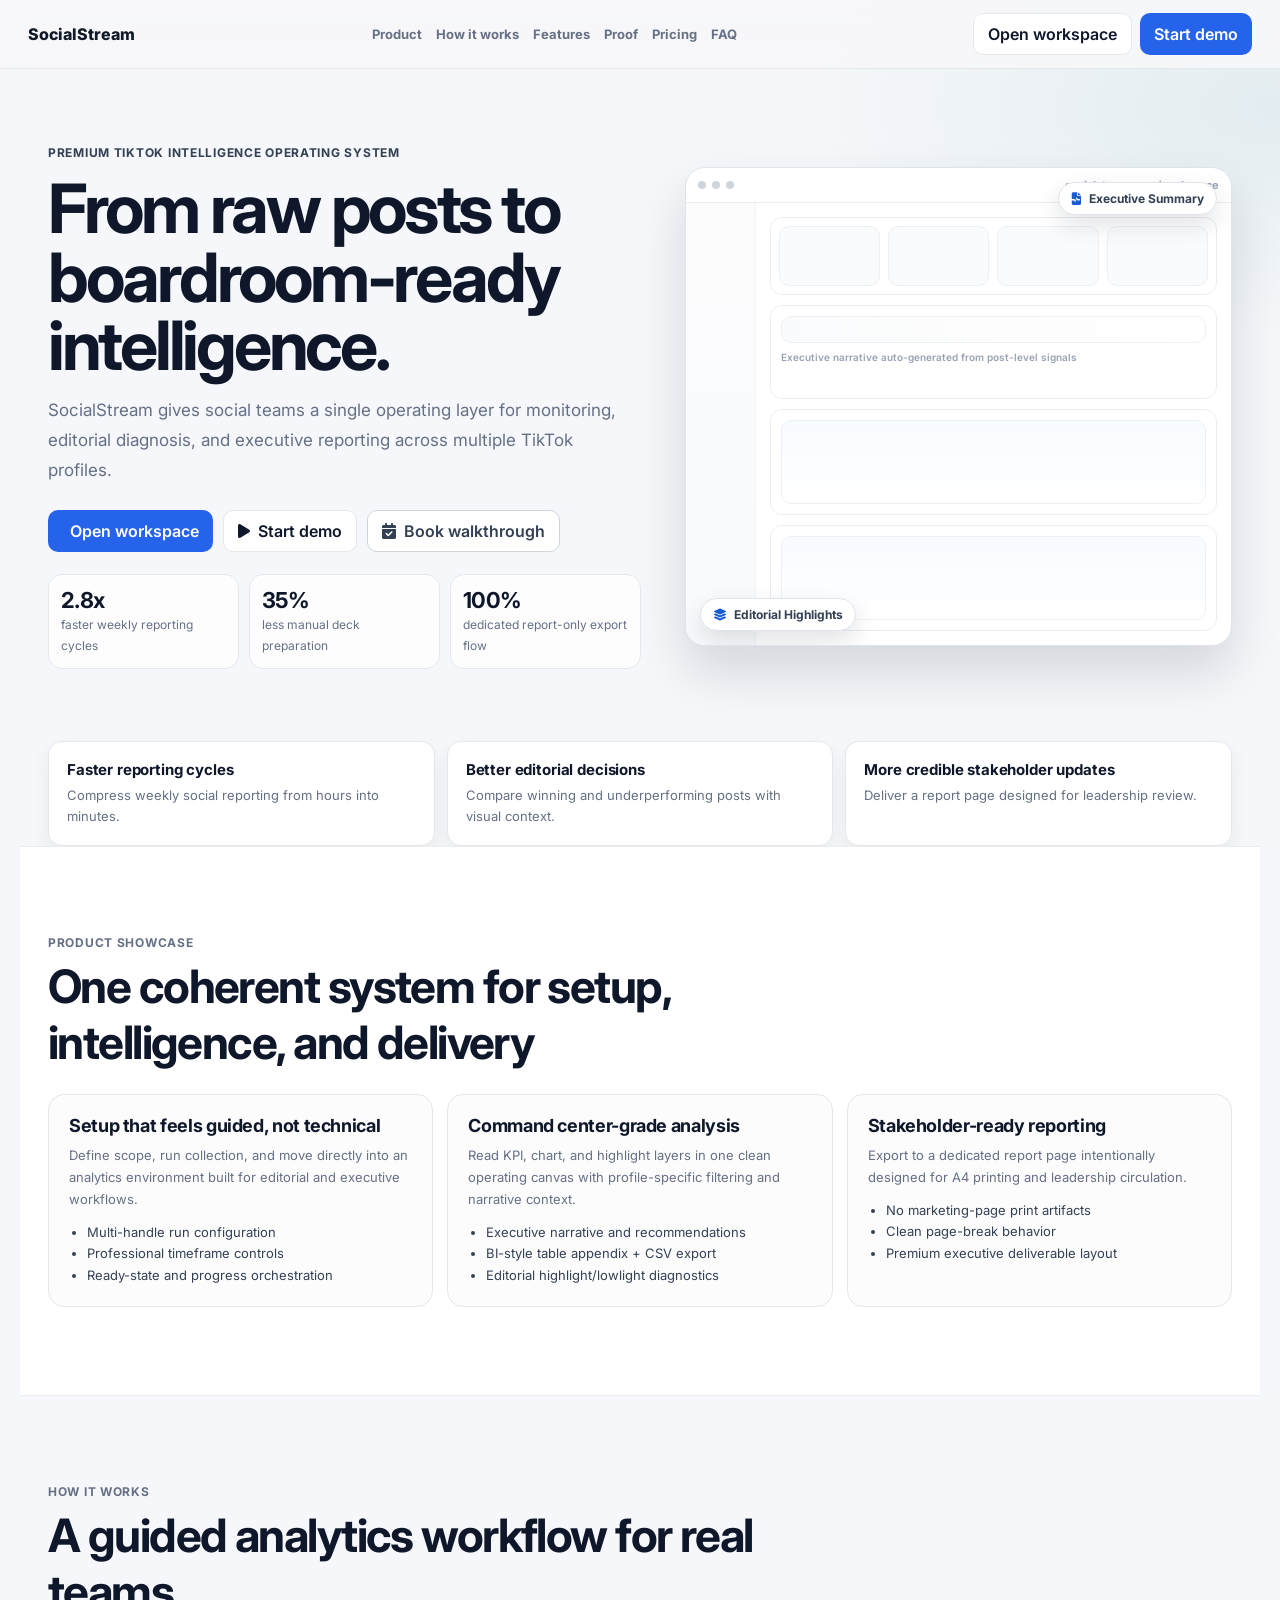
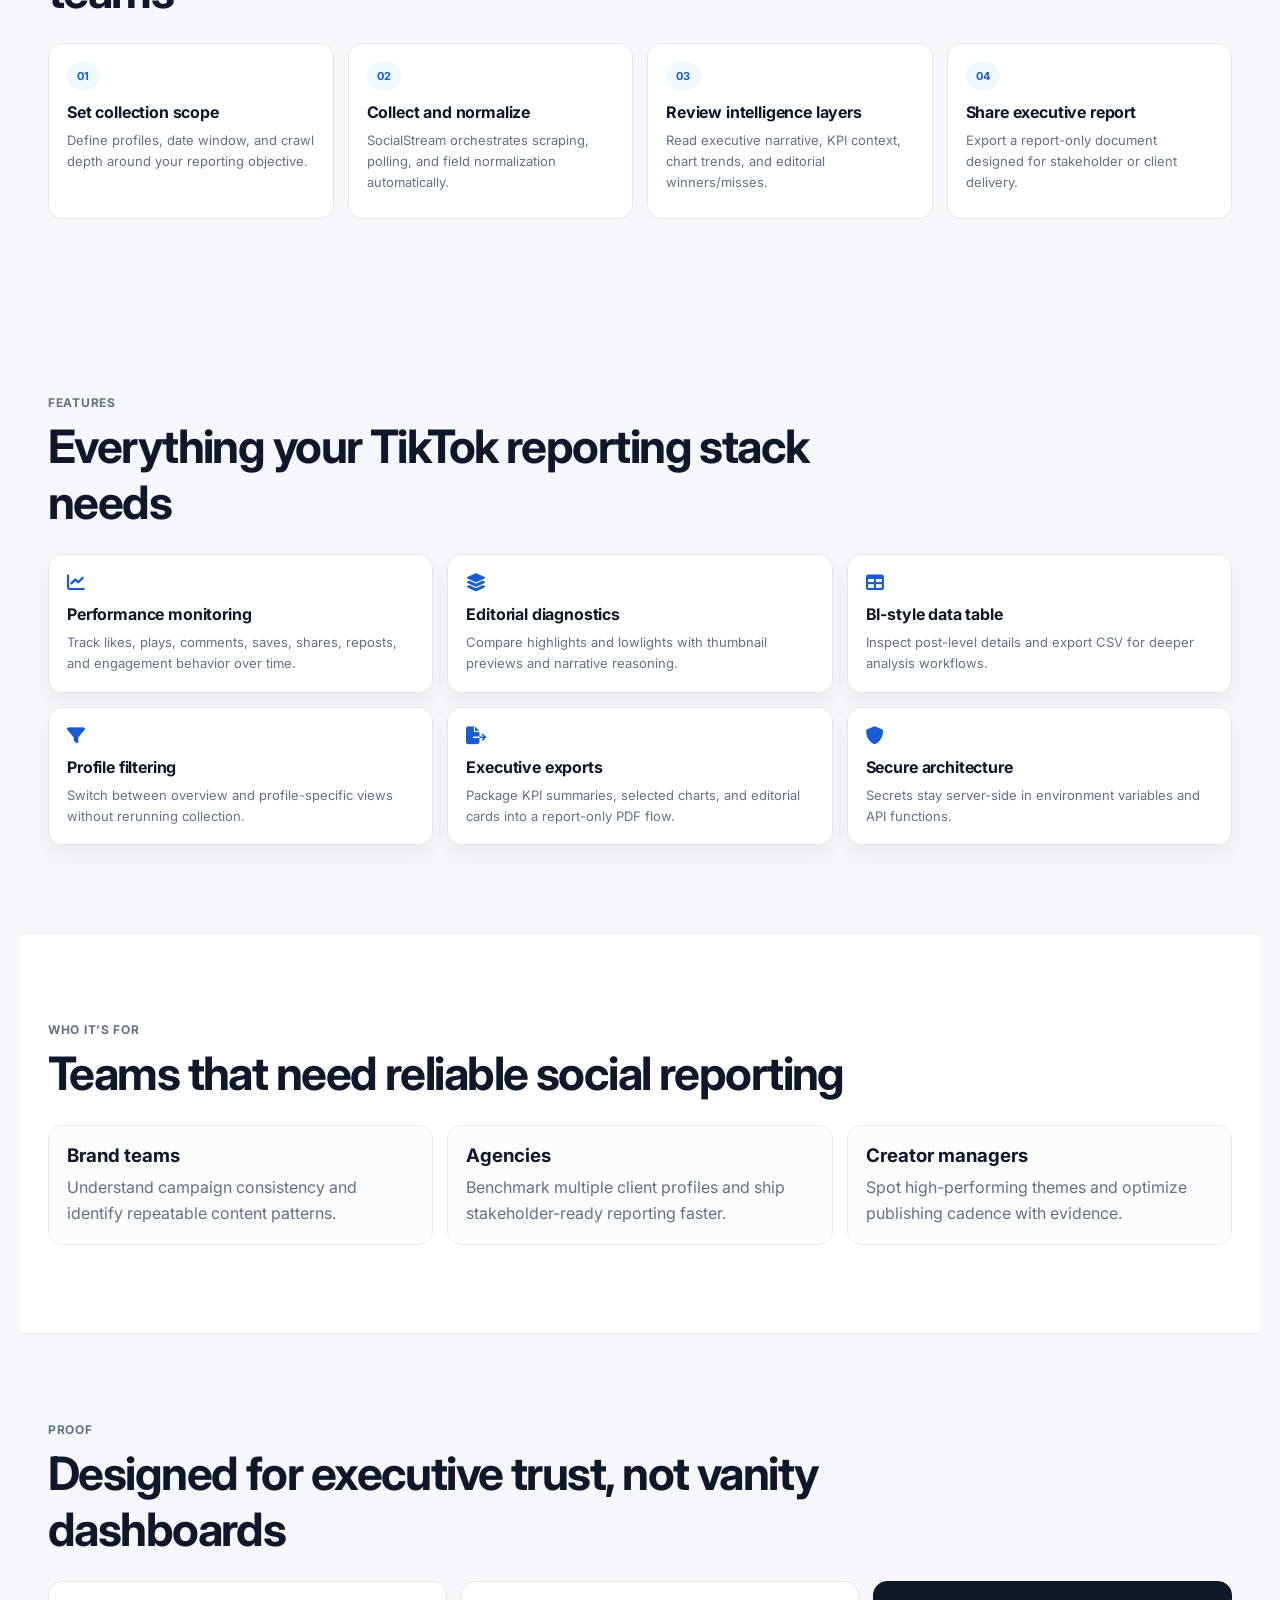
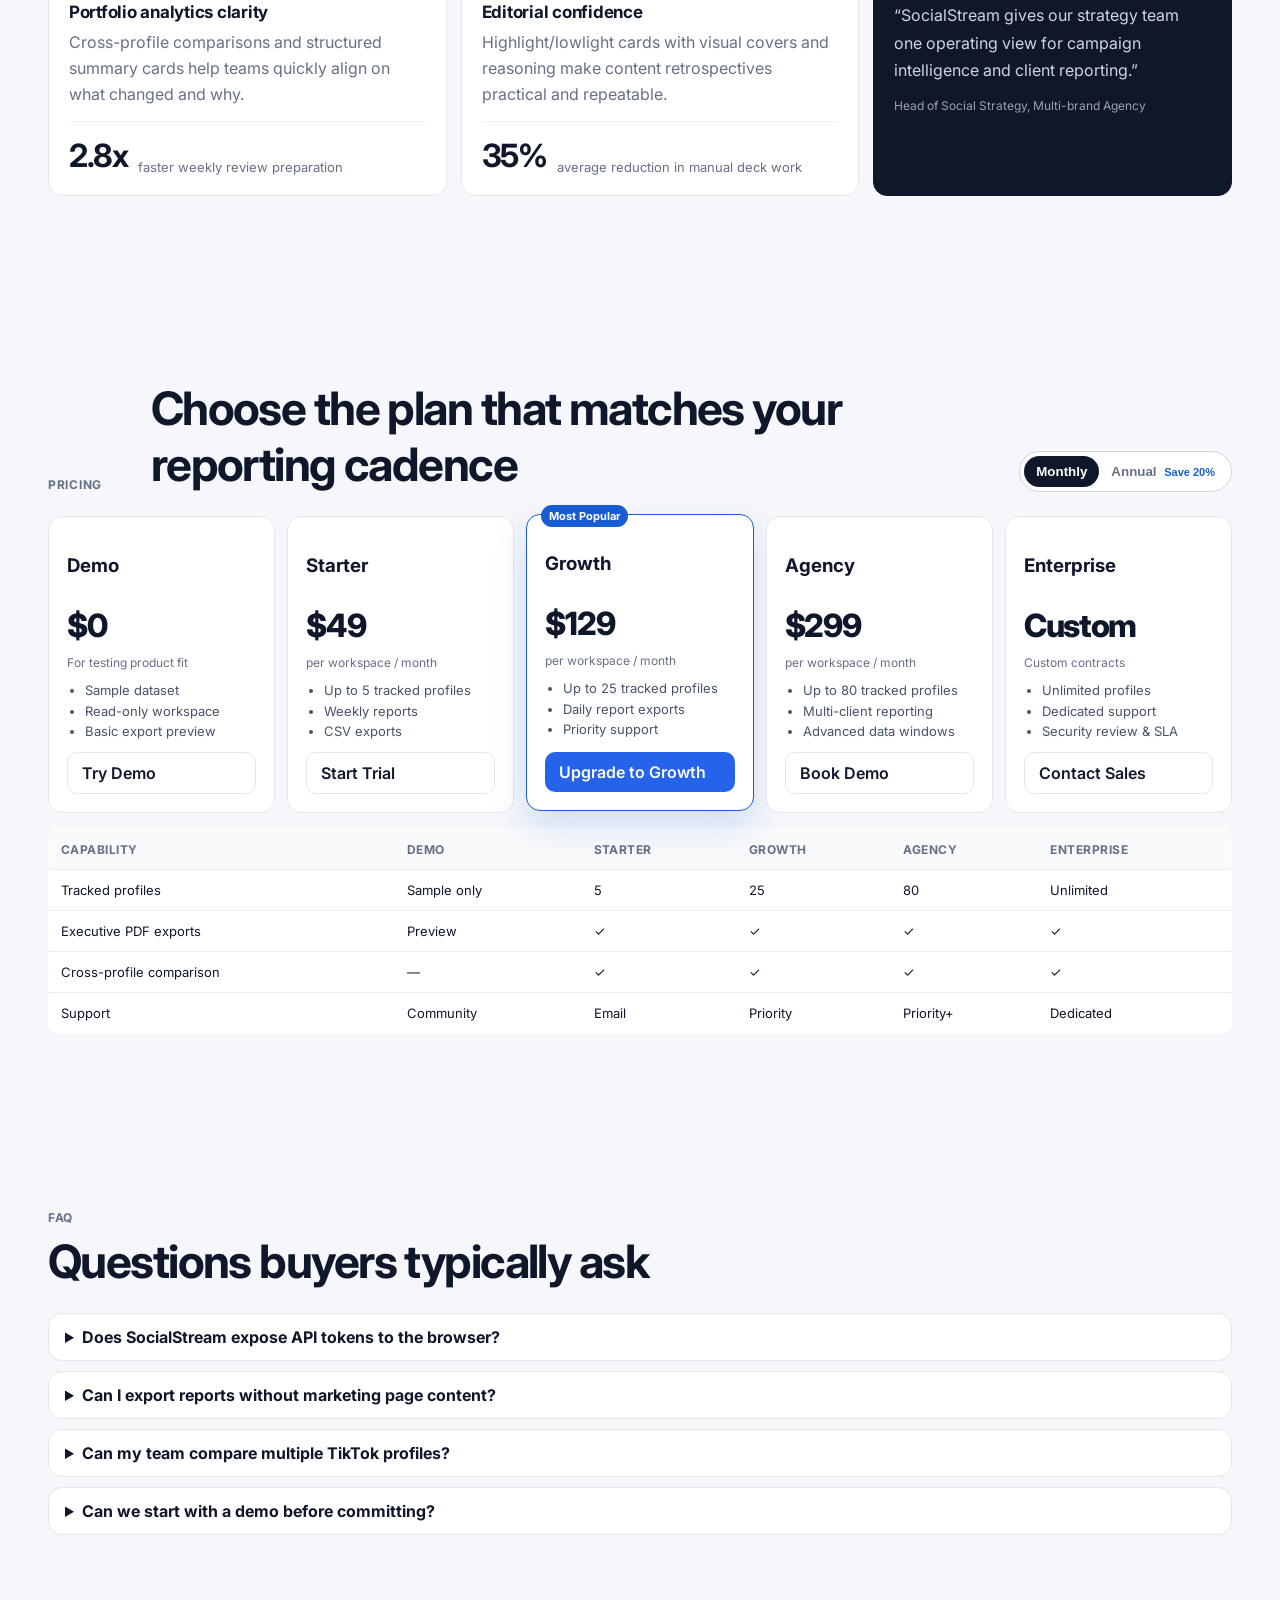
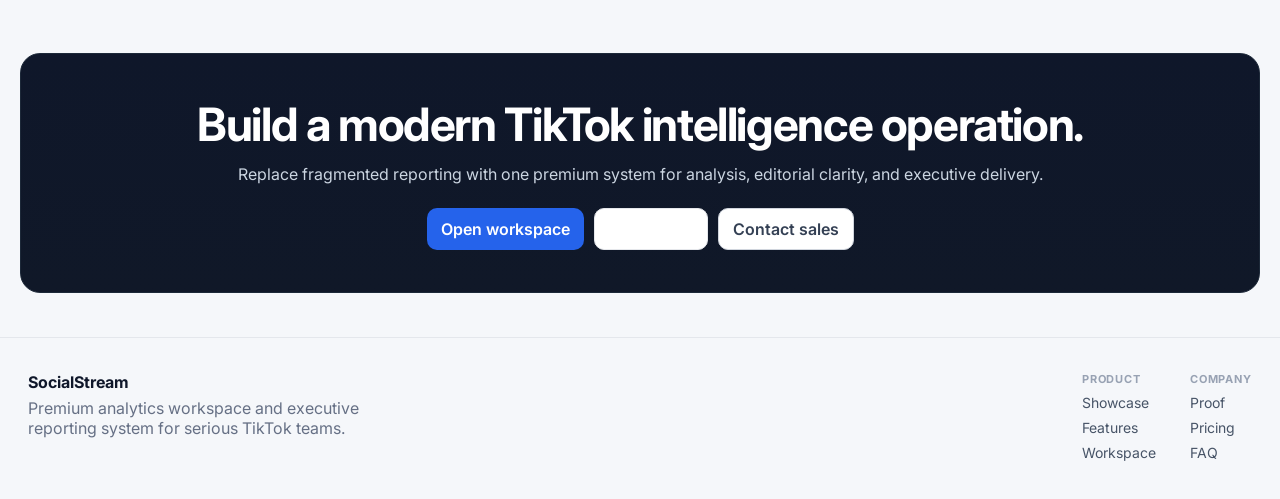
==== commit 8948cb19: "feat: elevate art direction and executive reporting flow" ====
--- a/index.html
+++ b/index.html
@@ -19,6 +19,7 @@
       <span>SocialStream</span>
     </a>
     <nav class="site-nav">
+      <a href="#showcase">Product</a>
       <a href="#how">How it works</a>
       <a href="#features">Features</a>
       <a href="#proof">Proof</a>
@@ -34,24 +35,33 @@
   <main class="site-main">
     <section class="hero section-shell reveal">
       <div class="hero-copy">
-        <p class="eyebrow">Category-defining TikTok intelligence platform</p>
-        <h1>Run your social analytics operation from one premium command center.</h1>
-        <p class="hero-sub">SocialStream turns raw TikTok activity into structured intelligence: editorial readouts, portfolio benchmarking, executive reports, and operational decision support.</p>
+        <p class="eyebrow">Premium TikTok intelligence operating system</p>
+        <h1>From raw posts to boardroom-ready intelligence.</h1>
+        <p class="hero-sub">SocialStream gives social teams a single operating layer for monitoring, editorial diagnosis, and executive reporting across multiple TikTok profiles.</p>
         <div class="hero-actions">
           <a class="btn btn-primary" href="dashboard.html"><i class="fa-solid fa-grid-2"></i> Open workspace</a>
           <a class="btn btn-secondary" href="dashboard.html?demo=1"><i class="fa-solid fa-play"></i> Start demo</a>
           <a class="btn btn-ghost" href="mailto:sales@socialstream.app"><i class="fa-solid fa-calendar-check"></i> Book walkthrough</a>
         </div>
-        <div class="hero-trust">
-          <span><i class="fa-solid fa-shield-halved"></i> Server-side API security</span>
-          <span><i class="fa-solid fa-file-pdf"></i> Executive PDF exports</span>
-          <span><i class="fa-solid fa-users-viewfinder"></i> Multi-profile benchmarking</span>
+        <div class="hero-signals">
+          <article>
+            <strong>2.8x</strong>
+            <span>faster weekly reporting cycles</span>
+          </article>
+          <article>
+            <strong>35%</strong>
+            <span>less manual deck preparation</span>
+          </article>
+          <article>
+            <strong>100%</strong>
+            <span>dedicated report-only export flow</span>
+          </article>
         </div>
       </div>
       <div class="hero-preview">
         <div class="preview-head">
           <span class="dot"></span><span class="dot"></span><span class="dot"></span>
-          <span class="preview-url">SocialStream Workspace</span>
+          <span class="preview-url">socialstream.app/workspace</span>
         </div>
         <div class="preview-body">
           <div class="preview-sidebar"></div>
@@ -59,18 +69,62 @@
             <div class="preview-row preview-row--kpis">
               <span></span><span></span><span></span><span></span>
             </div>
-            <div class="preview-row preview-row--summary"><div></div></div>
+            <div class="preview-row preview-row--summary"><div></div><small>Executive narrative auto-generated from post-level signals</small></div>
             <div class="preview-row preview-row--chart"><div></div></div>
             <div class="preview-row preview-row--chart"><div></div></div>
           </div>
         </div>
-      </div>
-    </section>
-
-    <section class="section-shell value-strip reveal">
+        <div class="preview-float preview-float--a">
+          <i class="fa-solid fa-file-waveform"></i>
+          <span>Executive Summary</span>
+        </div>
+        <div class="preview-float preview-float--b">
+          <i class="fa-solid fa-layer-group"></i>
+          <span>Editorial Highlights</span>
+        </div>
+      </div>
+    </section>
+
+    <section class="section-shell value-strip reveal" id="showcase">
       <article><h3>Faster reporting cycles</h3><p>Compress weekly social reporting from hours into minutes.</p></article>
       <article><h3>Better editorial decisions</h3><p>Compare winning and underperforming posts with visual context.</p></article>
       <article><h3>More credible stakeholder updates</h3><p>Deliver a report page designed for leadership review.</p></article>
+    </section>
+
+    <section class="section-shell section-block product-story reveal">
+      <div class="section-head">
+        <p class="section-kicker">Product showcase</p>
+        <h2>One coherent system for setup, intelligence, and delivery</h2>
+      </div>
+      <div class="story-grid">
+        <article class="story-panel">
+          <h3>Setup that feels guided, not technical</h3>
+          <p>Define scope, run collection, and move directly into an analytics environment built for editorial and executive workflows.</p>
+          <ul>
+            <li>Multi-handle run configuration</li>
+            <li>Professional timeframe controls</li>
+            <li>Ready-state and progress orchestration</li>
+          </ul>
+        </article>
+        <article class="story-panel">
+          <h3>Command center-grade analysis</h3>
+          <p>Read KPI, chart, and highlight layers in one clean operating canvas with profile-specific filtering and narrative context.</p>
+          <ul>
+            <li>Executive narrative and recommendations</li>
+            <li>BI-style table appendix + CSV export</li>
+            <li>Editorial highlight/lowlight diagnostics</li>
+          </ul>
+        </article>
+        <article class="story-panel">
+          <h3>Stakeholder-ready reporting</h3>
+          <p>Export to a dedicated report page intentionally designed for A4 printing and leadership circulation.</p>
+          <ul>
+            <li>No marketing-page print artifacts</li>
+            <li>Clean page-break behavior</li>
+            <li>Premium executive deliverable layout</li>
+          </ul>
+        </article>
+      </div>
     </section>
 
     <section id="how" class="section-shell section-block reveal">
@@ -179,8 +233,8 @@
     </section>
 
     <section class="section-shell final-cta reveal">
-      <h2>Ready to operationalize TikTok analytics?</h2>
-      <p>Move from ad-hoc screenshots to a structured analytics workflow your stakeholders can trust.</p>
+      <h2>Build a modern TikTok intelligence operation.</h2>
+      <p>Replace fragmented reporting with one premium system for analysis, editorial clarity, and executive delivery.</p>
       <div class="hero-actions">
         <a class="btn btn-primary" href="dashboard.html">Open workspace</a>
         <a class="btn btn-secondary" href="dashboard.html?demo=1">Start demo</a>
@@ -190,15 +244,23 @@
   </main>
 
   <footer class="site-footer">
-    <div>
+    <div class="footer-brand">
       <strong>SocialStream</strong>
-      <p>Analytics workspace and executive reporting for TikTok operations.</p>
+      <p>Premium analytics workspace and executive reporting system for serious TikTok teams.</p>
     </div>
-    <div class="footer-links">
-      <a href="#features">Features</a>
-      <a href="#pricing">Pricing</a>
-      <a href="#faq">FAQ</a>
-      <a href="dashboard.html">Workspace</a>
+    <div class="footer-links-group">
+      <div class="footer-links">
+        <span>Product</span>
+        <a href="#showcase">Showcase</a>
+        <a href="#features">Features</a>
+        <a href="dashboard.html">Workspace</a>
+      </div>
+      <div class="footer-links">
+        <span>Company</span>
+        <a href="#proof">Proof</a>
+        <a href="#pricing">Pricing</a>
+        <a href="#faq">FAQ</a>
+      </div>
     </div>
   </footer>
 
--- a/assets/css/site.css
+++ b/assets/css/site.css
@@ -1,11 +1,11 @@
 
 body.site-body {
-  background: radial-gradient(1800px 500px at 15% -10%, #eef4ff 0%, transparent 55%), #f7f8fa;
+  background: radial-gradient(1200px 460px at 0% -10%, rgba(31, 93, 255, 0.14), transparent 60%), radial-gradient(800px 380px at 100% 2%, rgba(11, 109, 120, 0.08), transparent 60%), #f5f7fa;
   color: #0f172a;
 }
 
-.section-shell { max-width: 1220px; margin: 0 auto; padding: 0 28px; }
-.section-block { padding-top: 84px; padding-bottom: 84px; }
+.section-shell { max-width: 1240px; margin: 0 auto; padding: 0 28px; }
+.section-block { padding-top: 88px; padding-bottom: 88px; }
 
 .reveal {
   opacity: 0;
@@ -37,17 +37,17 @@
 .brand { display: flex; align-items: center; gap: 10px; text-decoration: none; font-weight: 800; color: #111827; }
 .site-logo { width: 30px; height: 30px; object-fit: contain; }
 .site-nav { display: flex; gap: 14px; }
-.site-nav a { text-decoration: none; color: #475467; font-size: 14px; font-weight: 600; }
+.site-nav a { text-decoration: none; color: #667085; font-size: 13px; font-weight: 700; }
 .site-nav a:hover { color: #111827; }
 .site-cta-group { display: flex; gap: 8px; }
 
 .hero {
   display: grid;
-  grid-template-columns: 1.06fr .94fr;
+  grid-template-columns: 1.04fr .96fr;
   align-items: center;
   gap: 44px;
-  padding-top: 72px;
-  padding-bottom: 54px;
+  padding-top: 76px;
+  padding-bottom: 56px;
 }
 .eyebrow {
   margin: 0 0 14px;
@@ -59,42 +59,60 @@
 }
 .hero h1 {
   margin: 0;
-  font-size: clamp(36px, 6vw, 64px);
-  line-height: 1.02;
+  font-size: clamp(38px, 6vw, 68px);
+  line-height: 1.01;
   letter-spacing: -.048em;
+  max-width: 760px;
+}
+.hero-sub { margin-top: 16px; color: #667085; font-size: 17px; line-height: 1.76; max-width: 680px; }
+.hero-actions { margin-top: 24px; display: flex; flex-wrap: wrap; gap: 10px; }
+.btn-ghost { border: 1px solid #d0d5dd; color: #344054; background: #fff; }
+
+.hero-signals {
+  margin-top: 22px;
+  display: grid;
+  grid-template-columns: repeat(3, minmax(0, 1fr));
+  gap: 10px;
   max-width: 700px;
 }
-.hero-sub { margin-top: 16px; color: #667085; font-size: 17px; line-height: 1.72; max-width: 650px; }
-.hero-actions { margin-top: 20px; display: flex; flex-wrap: wrap; gap: 10px; }
-.btn-ghost { border: 1px solid #d0d5dd; color: #344054; background: #fff; }
-.hero-trust { margin-top: 16px; display: flex; flex-wrap: wrap; gap: 14px; color: #667085; font-size: 13px; }
+.hero-signals article {
+  border: 1px solid #e4e7ec;
+  border-radius: 14px;
+  background: rgba(255, 255, 255, 0.75);
+  backdrop-filter: blur(4px);
+  padding: 12px;
+}
+.hero-signals strong { display: block; font-size: 22px; letter-spacing: -.03em; }
+.hero-signals span { color: #667085; font-size: 12px; line-height: 1.55; }
 
 .hero-preview {
+  position: relative;
   border: 1px solid #dfe3ea;
-  border-radius: 18px;
+  border-radius: 20px;
   overflow: hidden;
   background: #fff;
-  box-shadow: 0 22px 44px rgba(16, 24, 40, 0.12);
+  box-shadow: 0 26px 50px rgba(16, 24, 40, 0.14);
 }
 .preview-head { display: flex; align-items: center; gap: 6px; padding: 10px 12px; border-bottom: 1px solid #eaecf0; }
 .dot { width: 8px; height: 8px; border-radius: 50%; background: #d0d5dd; }
-.preview-url { margin-left: auto; font-size: 11px; color: #98a2b3; font-weight: 600; }
-.preview-body { display: grid; grid-template-columns: 70px 1fr; min-height: 298px; }
-.preview-sidebar { border-right: 1px solid #f2f4f7; background: #fcfcfd; }
+.preview-url { margin-left: auto; font-size: 11px; color: #98a2b3; font-weight: 700; }
+.preview-body { display: grid; grid-template-columns: 70px 1fr; min-height: 320px; }
+.preview-sidebar { border-right: 1px solid #f2f4f7; background: linear-gradient(180deg, #fcfcfd 0%, #f8fafc 100%); }
 .preview-main { padding: 14px; display: grid; gap: 10px; }
 
 .preview-row { border: 1px solid #eaecf0; border-radius: 12px; background: #fff; overflow: hidden; }
 .preview-row--kpis {
-  height: 74px;
+  height: 78px;
   display: grid;
   grid-template-columns: repeat(4, minmax(0, 1fr));
   gap: 8px;
   padding: 8px;
 }
 .preview-row--kpis span { border: 1px solid #edf0f5; border-radius: 10px; background: #fafbfc; }
-.preview-row--summary { height: 84px; padding: 10px; }
+.preview-row--summary { height: 94px; padding: 10px; display: grid; gap: 8px; }
 .preview-row--summary div { height: 100%; border: 1px solid #edf0f5; border-radius: 10px; background: linear-gradient(90deg, #fafbfc, #fff); }
-.preview-row--chart { height: 103px; padding: 10px; }
+.preview-row--summary small { color: #98a2b3; font-size: 10px; font-weight: 600; }
+.preview-row--chart { height: 106px; padding: 10px; }
 .preview-row--chart div {
   height: 100%;
   border: 1px solid #edf0f5;
@@ -102,6 +120,24 @@
   background: linear-gradient(180deg, #f8fbff 0%, #fff 100%);
 }
 
+.preview-float {
+  position: absolute;
+  display: inline-flex;
+  align-items: center;
+  gap: 7px;
+  border: 1px solid #dfe3ea;
+  border-radius: 999px;
+  background: #fff;
+  padding: 8px 12px;
+  box-shadow: 0 10px 24px rgba(16, 24, 40, 0.12);
+  color: #344054;
+  font-size: 12px;
+  font-weight: 700;
+}
+.preview-float i { color: #175cd3; }
+.preview-float--a { top: 14px; right: 14px; }
+.preview-float--b { bottom: 14px; left: 14px; }
+
 .value-strip {
   display: grid;
   grid-template-columns: repeat(3, minmax(0, 1fr));
@@ -120,7 +156,14 @@
 
 .section-head { margin-bottom: 24px; }
 .section-kicker { margin: 0; color: #667085; font-size: 12px; text-transform: uppercase; letter-spacing: .06em; font-weight: 700; }
-.section-head h2 { margin: 8px 0 0; font-size: clamp(28px, 3.4vw, 42px); letter-spacing: -.034em; max-width: 760px; }
+.section-head h2 { margin: 8px 0 0; font-size: clamp(30px, 3.7vw, 46px); letter-spacing: -.034em; max-width: 820px; }
+
+.product-story { border-top: 1px solid #eaecf0; border-bottom: 1px solid #eaecf0; background: #fff; }
+.story-grid { display: grid; grid-template-columns: repeat(3, minmax(0, 1fr)); gap: 14px; }
+.story-panel { border: 1px solid #e4e7ec; border-radius: 16px; background: #fcfcfd; padding: 20px; }
+.story-panel h3 { margin: 0 0 8px; font-size: 18px; letter-spacing: -.02em; }
+.story-panel p { margin: 0 0 12px; color: #667085; line-height: 1.7; font-size: 13px; }
+.story-panel ul { margin: 0; padding-left: 18px; color: #344054; font-size: 13px; line-height: 1.65; }
 
 .how-grid { display: grid; grid-template-columns: repeat(4, 1fr); gap: 14px; }
 .step-card {
@@ -222,17 +265,21 @@
   margin-bottom: 44px;
   border: 1px solid #1d2939;
 }
-.final-cta h2 { margin: 0; font-size: clamp(28px, 4vw, 44px); letter-spacing: -.03em; }
+.final-cta h2 { margin: 0; font-size: clamp(30px, 4vw, 46px); letter-spacing: -.03em; }
 .final-cta p { margin: 12px 0 0; color: #cbd5e1; }
 .final-cta .hero-actions { justify-content: center; }
 
-.site-footer { border-top: 1px solid #e4e7ec; padding: 30px 28px 36px; display: flex; align-items: start; justify-content: space-between; gap: 14px; }
-.site-footer p { margin: 6px 0 0; color: #667085; max-width: 420px; }
-.footer-links { display: flex; gap: 14px; flex-wrap: wrap; }
+.site-footer { border-top: 1px solid #e4e7ec; padding: 34px 28px 38px; display: flex; align-items: flex-start; justify-content: space-between; gap: 18px; }
+.footer-brand p { margin: 6px 0 0; color: #667085; max-width: 380px; }
+.footer-links-group { display: flex; gap: 34px; }
+.footer-links { display: grid; gap: 8px; }
+.footer-links span { color: #98a2b3; font-size: 11px; text-transform: uppercase; letter-spacing: .08em; font-weight: 700; }
 .footer-links a { color: #475467; text-decoration: none; font-size: 14px; }
+.footer-links a:hover { color: #111827; }
 
 @media (max-width: 1200px) {
   .price-grid { grid-template-columns: repeat(2, 1fr); }
+  .story-grid,
   .how-grid { grid-template-columns: repeat(2, 1fr); }
   .feature-grid { grid-template-columns: repeat(2, 1fr); }
   .proof-grid { grid-template-columns: 1fr; }
@@ -240,7 +287,11 @@
 @media (max-width: 900px) {
   .site-nav { display: none; }
   .hero { grid-template-columns: 1fr; }
+  .hero-signals,
+  .story-grid,
   .value-strip,
   .audience-grid, .feature-grid, .how-grid, .price-grid { grid-template-columns: 1fr; }
   .site-cta-group .btn-secondary { display: none; }
-}
+  .site-footer { flex-direction: column; }
+  .footer-links-group { gap: 20px; }
+}
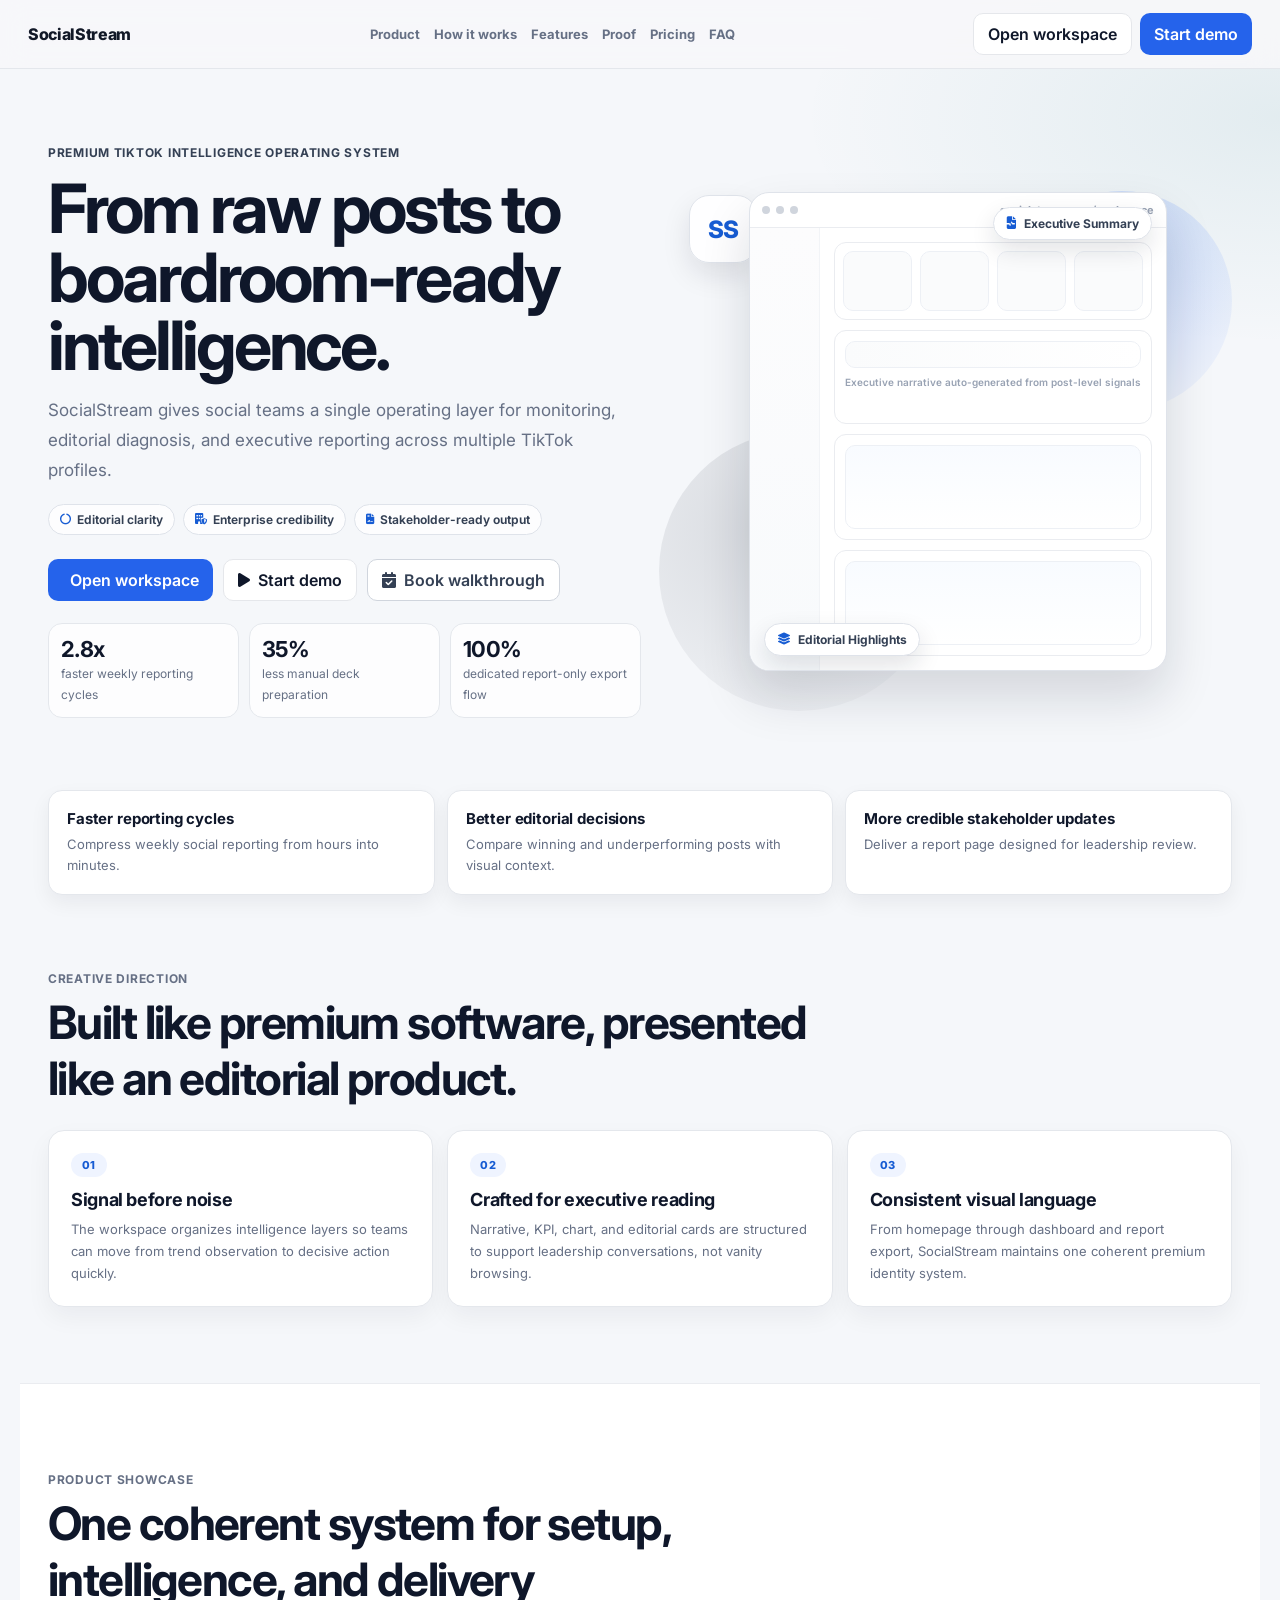
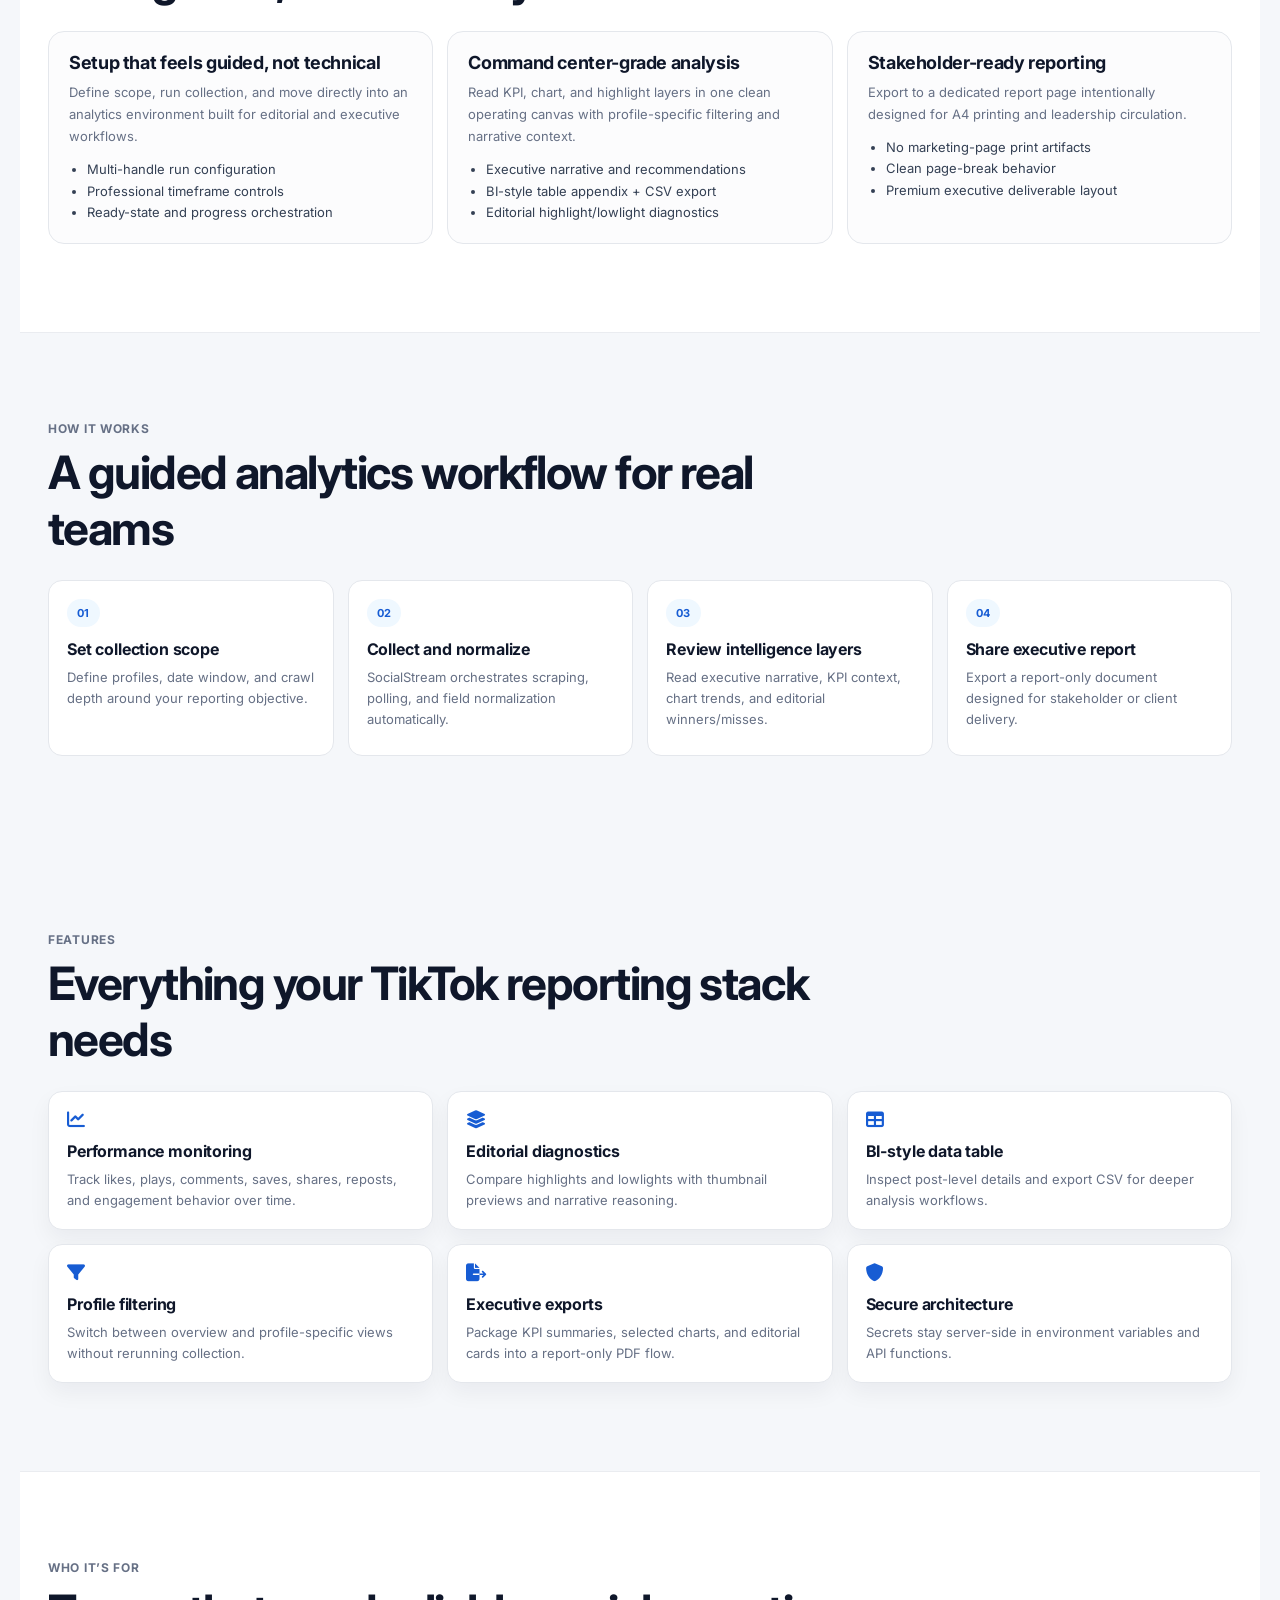
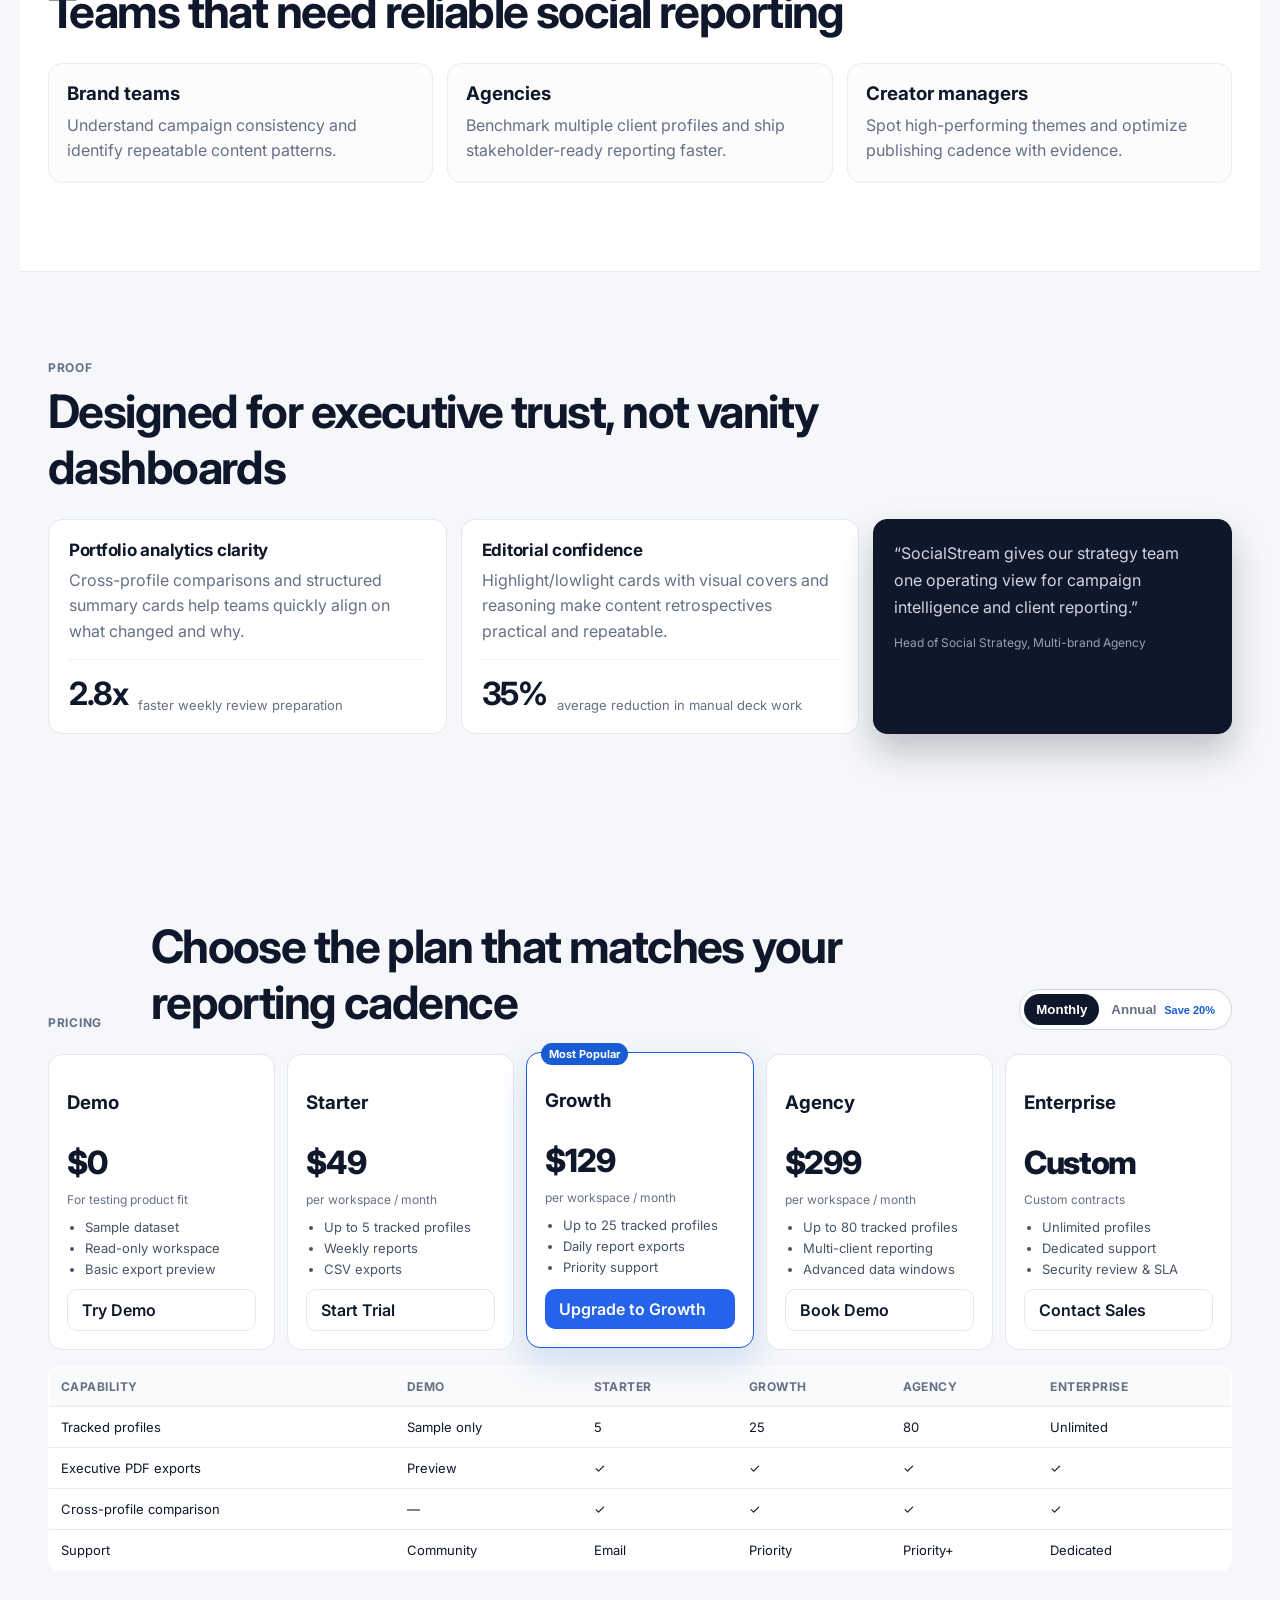
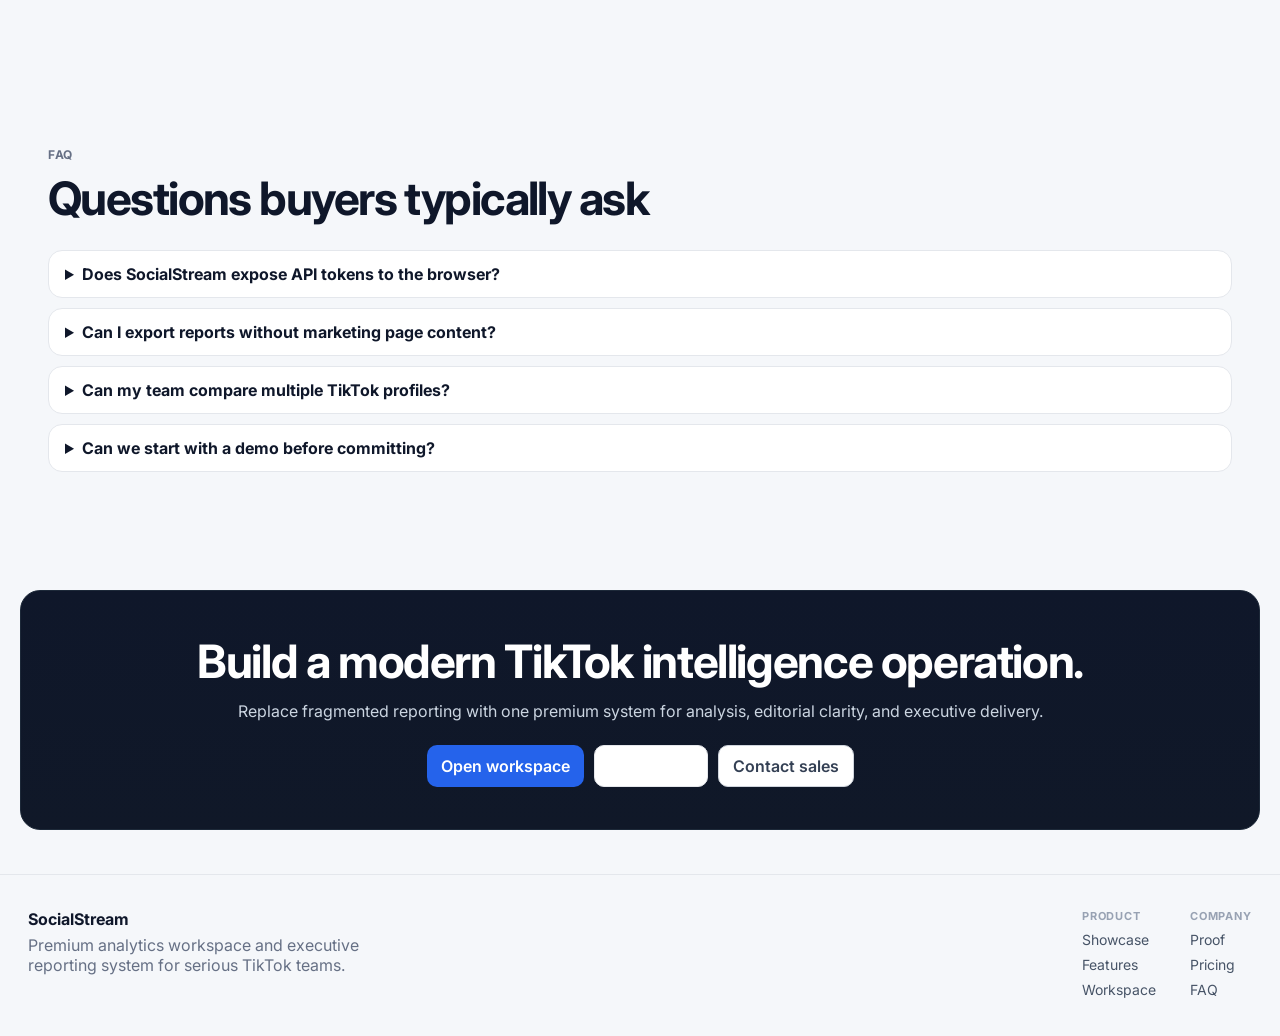
==== commit 67dc11c7: "feat: push premium art direction and shell microinteractions" ====
--- a/index.html
+++ b/index.html
@@ -38,6 +38,11 @@
         <p class="eyebrow">Premium TikTok intelligence operating system</p>
         <h1>From raw posts to boardroom-ready intelligence.</h1>
         <p class="hero-sub">SocialStream gives social teams a single operating layer for monitoring, editorial diagnosis, and executive reporting across multiple TikTok profiles.</p>
+        <div class="hero-editorial-row">
+          <span class="hero-editorial-tag"><i class="fa-solid fa-circle-notch"></i> Editorial clarity</span>
+          <span class="hero-editorial-tag"><i class="fa-solid fa-building-shield"></i> Enterprise credibility</span>
+          <span class="hero-editorial-tag"><i class="fa-solid fa-file-contract"></i> Stakeholder-ready output</span>
+        </div>
         <div class="hero-actions">
           <a class="btn btn-primary" href="dashboard.html"><i class="fa-solid fa-grid-2"></i> Open workspace</a>
           <a class="btn btn-secondary" href="dashboard.html?demo=1"><i class="fa-solid fa-play"></i> Start demo</a>
@@ -58,7 +63,11 @@
           </article>
         </div>
       </div>
-      <div class="hero-preview">
+      <div class="hero-stage" data-tilt-root>
+        <div class="hero-orb hero-orb--one"></div>
+        <div class="hero-orb hero-orb--two"></div>
+        <div class="hero-monogram">SS</div>
+        <div class="hero-preview" data-tilt-panel>
         <div class="preview-head">
           <span class="dot"></span><span class="dot"></span><span class="dot"></span>
           <span class="preview-url">socialstream.app/workspace</span>
@@ -74,14 +83,15 @@
             <div class="preview-row preview-row--chart"><div></div></div>
           </div>
         </div>
-        <div class="preview-float preview-float--a">
+        <div class="preview-float preview-float--a" data-tilt-float>
           <i class="fa-solid fa-file-waveform"></i>
           <span>Executive Summary</span>
         </div>
-        <div class="preview-float preview-float--b">
+        <div class="preview-float preview-float--b" data-tilt-float>
           <i class="fa-solid fa-layer-group"></i>
           <span>Editorial Highlights</span>
         </div>
+      </div>
       </div>
     </section>
 
@@ -89,6 +99,30 @@
       <article><h3>Faster reporting cycles</h3><p>Compress weekly social reporting from hours into minutes.</p></article>
       <article><h3>Better editorial decisions</h3><p>Compare winning and underperforming posts with visual context.</p></article>
       <article><h3>More credible stakeholder updates</h3><p>Deliver a report page designed for leadership review.</p></article>
+    </section>
+
+    <section class="section-shell section-block editorial-ribbon reveal">
+      <div class="section-head">
+        <p class="section-kicker">Creative direction</p>
+        <h2>Built like premium software, presented like an editorial product.</h2>
+      </div>
+      <div class="ribbon-grid">
+        <article class="ribbon-card">
+          <div class="ribbon-index">01</div>
+          <h3>Signal before noise</h3>
+          <p>The workspace organizes intelligence layers so teams can move from trend observation to decisive action quickly.</p>
+        </article>
+        <article class="ribbon-card">
+          <div class="ribbon-index">02</div>
+          <h3>Crafted for executive reading</h3>
+          <p>Narrative, KPI, chart, and editorial cards are structured to support leadership conversations, not vanity browsing.</p>
+        </article>
+        <article class="ribbon-card">
+          <div class="ribbon-index">03</div>
+          <h3>Consistent visual language</h3>
+          <p>From homepage through dashboard and report export, SocialStream maintains one coherent premium identity system.</p>
+        </article>
+      </div>
     </section>
 
     <section class="section-shell section-block product-story reveal">
--- a/assets/css/site.css
+++ b/assets/css/site.css
@@ -34,7 +34,7 @@
 .site-top.scrolled {
   box-shadow: 0 10px 26px rgba(16, 24, 40, 0.08);
 }
-.brand { display: flex; align-items: center; gap: 10px; text-decoration: none; font-weight: 800; color: #111827; }
+.brand { display: flex; align-items: center; gap: 10px; text-decoration: none; font-weight: 800; color: #111827; letter-spacing: -.02em; }
 .site-logo { width: 30px; height: 30px; object-fit: contain; }
 .site-nav { display: flex; gap: 14px; }
 .site-nav a { text-decoration: none; color: #667085; font-size: 13px; font-weight: 700; }
@@ -65,6 +65,20 @@
   max-width: 760px;
 }
 .hero-sub { margin-top: 16px; color: #667085; font-size: 17px; line-height: 1.76; max-width: 680px; }
+.hero-editorial-row { margin-top: 18px; display: flex; flex-wrap: wrap; gap: 8px; }
+.hero-editorial-tag {
+  display: inline-flex;
+  align-items: center;
+  gap: 6px;
+  border: 1px solid #dfe3ea;
+  border-radius: 999px;
+  background: rgba(255,255,255,.78);
+  padding: 7px 11px;
+  color: #344054;
+  font-size: 12px;
+  font-weight: 650;
+}
+.hero-editorial-tag i { color: #175cd3; font-size: 11px; }
 .hero-actions { margin-top: 24px; display: flex; flex-wrap: wrap; gap: 10px; }
 .btn-ghost { border: 1px solid #d0d5dd; color: #344054; background: #fff; }
 
@@ -84,6 +98,55 @@
 }
 .hero-signals strong { display: block; font-size: 22px; letter-spacing: -.03em; }
 .hero-signals span { color: #667085; font-size: 12px; line-height: 1.55; }
+
+.hero-stage {
+  position: relative;
+  min-height: 520px;
+  display: flex;
+  align-items: center;
+  justify-content: center;
+}
+
+.hero-orb {
+  position: absolute;
+  border-radius: 50%;
+  pointer-events: none;
+}
+
+.hero-orb--one {
+  width: 220px;
+  height: 220px;
+  top: 20px;
+  right: 0;
+  background: radial-gradient(circle at 30% 30%, rgba(38,103,255,.26), rgba(38,103,255,0));
+}
+
+.hero-orb--two {
+  width: 280px;
+  height: 280px;
+  bottom: -20px;
+  left: -26px;
+  background: radial-gradient(circle at 35% 35%, rgba(15,23,42,.12), rgba(15,23,42,0));
+}
+
+.hero-monogram {
+  position: absolute;
+  top: 24px;
+  left: 4px;
+  width: 68px;
+  height: 68px;
+  border-radius: 20px;
+  border: 1px solid #dfe3ea;
+  background: rgba(255,255,255,.92);
+  display: flex;
+  align-items: center;
+  justify-content: center;
+  font-size: 24px;
+  letter-spacing: -.05em;
+  font-weight: 800;
+  color: #175cd3;
+  box-shadow: 0 12px 28px rgba(16, 24, 40, 0.1);
+}
 
 .hero-preview {
   position: relative;
@@ -92,7 +155,10 @@
   overflow: hidden;
   background: #fff;
   box-shadow: 0 26px 50px rgba(16, 24, 40, 0.14);
-}
+  transform-style: preserve-3d;
+  transition: transform .35s ease, box-shadow .35s ease;
+}
+.hero-preview:hover { box-shadow: 0 30px 64px rgba(16, 24, 40, 0.18); }
 .preview-head { display: flex; align-items: center; gap: 6px; padding: 10px 12px; border-bottom: 1px solid #eaecf0; }
 .dot { width: 8px; height: 8px; border-radius: 50%; background: #d0d5dd; }
 .preview-url { margin-left: auto; font-size: 11px; color: #98a2b3; font-weight: 700; }
@@ -138,6 +204,49 @@
 .preview-float--a { top: 14px; right: 14px; }
 .preview-float--b { bottom: 14px; left: 14px; }
 
+.editorial-ribbon {
+  padding-top: 76px;
+  padding-bottom: 76px;
+}
+
+.ribbon-grid {
+  display: grid;
+  grid-template-columns: repeat(3, minmax(0, 1fr));
+  gap: 14px;
+}
+
+.ribbon-card {
+  border: 1px solid #e4e7ec;
+  border-radius: 16px;
+  background: #fff;
+  padding: 22px;
+  box-shadow: 0 10px 24px rgba(16, 24, 40, 0.05);
+  transition: transform .26s ease, box-shadow .26s ease;
+}
+
+.ribbon-card:hover {
+  transform: translateY(-3px);
+  box-shadow: 0 16px 28px rgba(16, 24, 40, 0.1);
+}
+
+.ribbon-index {
+  display: inline-flex;
+  align-items: center;
+  justify-content: center;
+  min-width: 36px;
+  height: 24px;
+  border-radius: 999px;
+  background: #eff4ff;
+  color: #175cd3;
+  letter-spacing: .05em;
+  font-size: 11px;
+  font-weight: 800;
+  margin-bottom: 12px;
+}
+
+.ribbon-card h3 { margin: 0 0 8px; font-size: 18px; letter-spacing: -.02em; }
+.ribbon-card p { margin: 0; color: #667085; font-size: 13px; line-height: 1.7; }
+
 .value-strip {
   display: grid;
   grid-template-columns: repeat(3, minmax(0, 1fr));
@@ -161,6 +270,25 @@
 .product-story { border-top: 1px solid #eaecf0; border-bottom: 1px solid #eaecf0; background: #fff; }
 .story-grid { display: grid; grid-template-columns: repeat(3, minmax(0, 1fr)); gap: 14px; }
 .story-panel { border: 1px solid #e4e7ec; border-radius: 16px; background: #fcfcfd; padding: 20px; }
+.story-panel,
+.feature-card,
+.step-card,
+.proof-card,
+.price-card,
+.faq-list details {
+  transition: transform .26s ease, box-shadow .26s ease, border-color .26s ease;
+}
+
+.story-panel:hover,
+.feature-card:hover,
+.step-card:hover,
+.proof-card:hover,
+.price-card:hover,
+.faq-list details:hover {
+  transform: translateY(-3px);
+  border-color: #d0d5dd;
+  box-shadow: 0 16px 28px rgba(16,24,40,.1);
+}
 .story-panel h3 { margin: 0 0 8px; font-size: 18px; letter-spacing: -.02em; }
 .story-panel p { margin: 0 0 12px; color: #667085; line-height: 1.7; font-size: 13px; }
 .story-panel ul { margin: 0; padding-left: 18px; color: #344054; font-size: 13px; line-height: 1.65; }
@@ -227,6 +355,7 @@
   background: #0f172a;
   color: #fff;
   border-color: #0f172a;
+  box-shadow: 0 18px 34px rgba(15, 23, 42, 0.24);
 }
 .proof-quote p { margin: 0; line-height: 1.7; color: #d0d5dd; }
 .proof-quote span { margin-top: 14px; display: block; font-size: 12px; color: #98a2b3; }
@@ -279,6 +408,7 @@
 
 @media (max-width: 1200px) {
   .price-grid { grid-template-columns: repeat(2, 1fr); }
+  .ribbon-grid,
   .story-grid,
   .how-grid { grid-template-columns: repeat(2, 1fr); }
   .feature-grid { grid-template-columns: repeat(2, 1fr); }
@@ -288,6 +418,7 @@
   .site-nav { display: none; }
   .hero { grid-template-columns: 1fr; }
   .hero-signals,
+  .ribbon-grid,
   .story-grid,
   .value-strip,
   .audience-grid, .feature-grid, .how-grid, .price-grid { grid-template-columns: 1fr; }
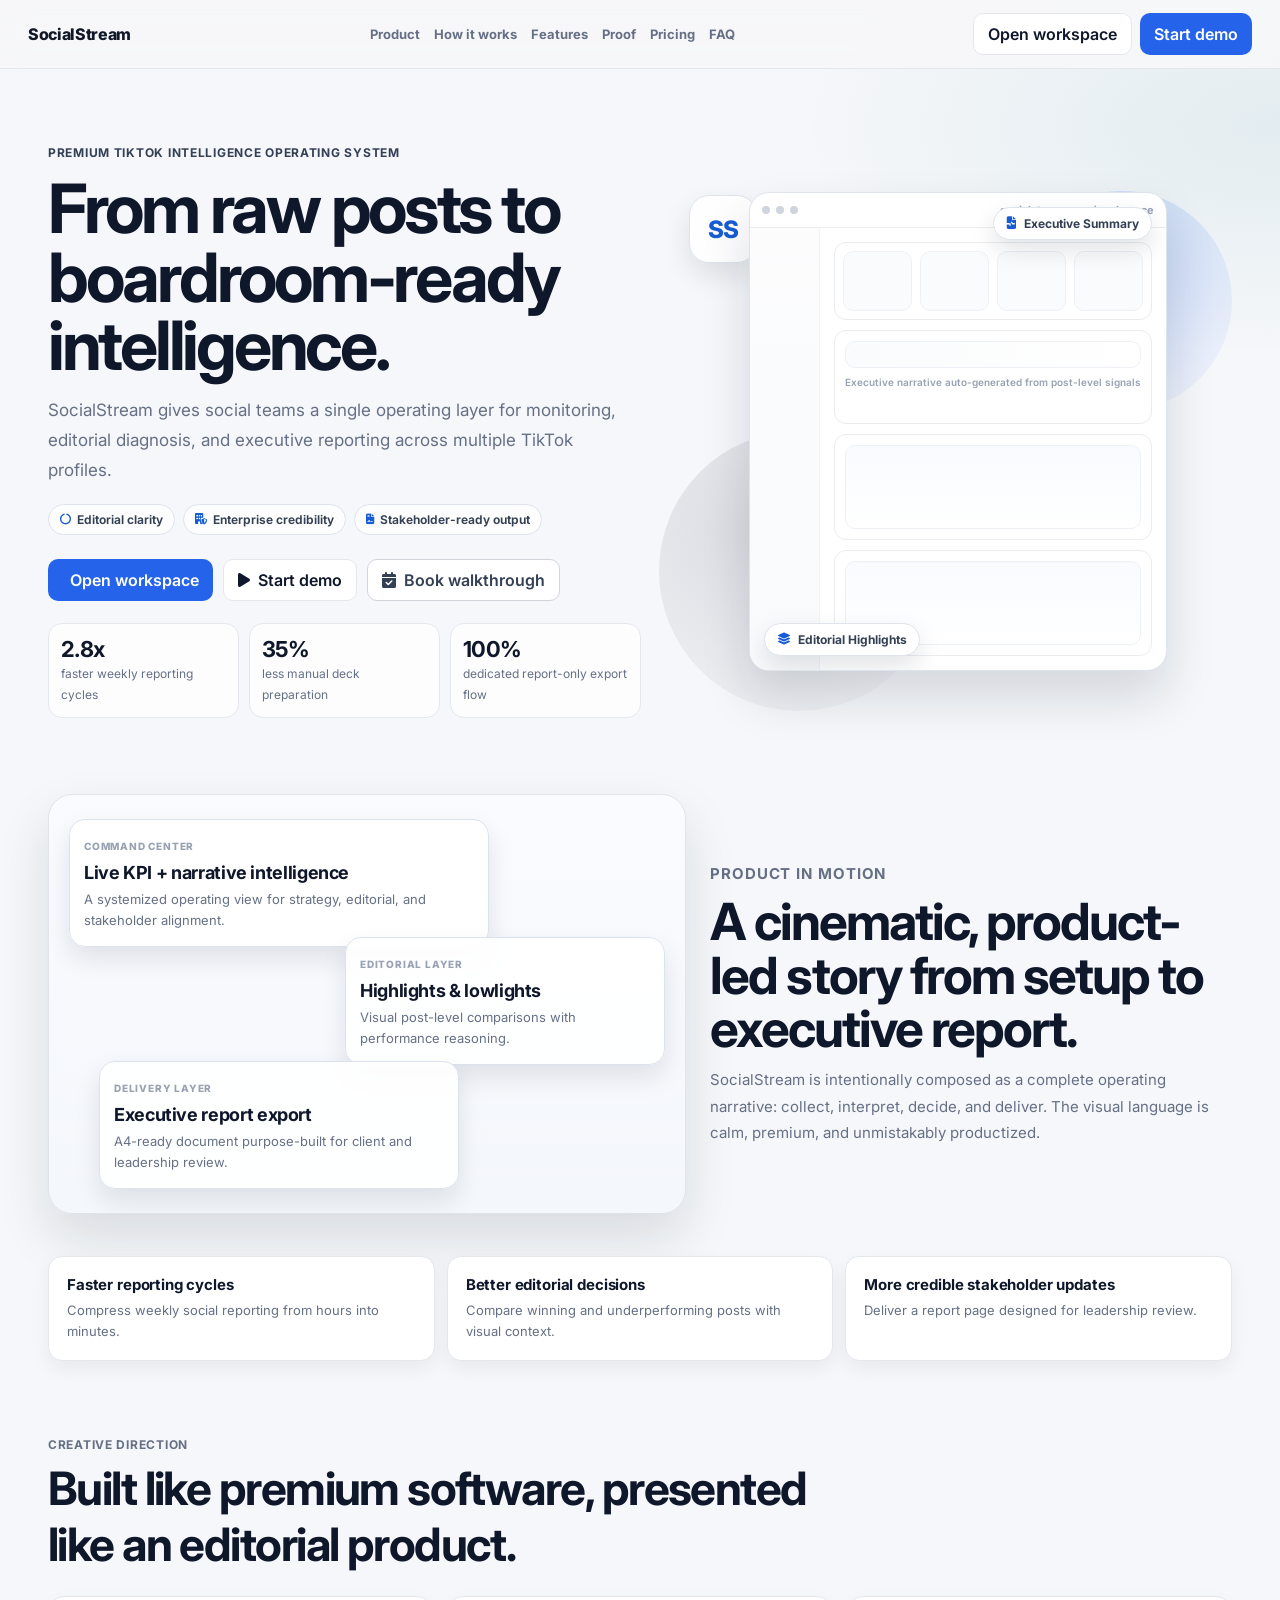
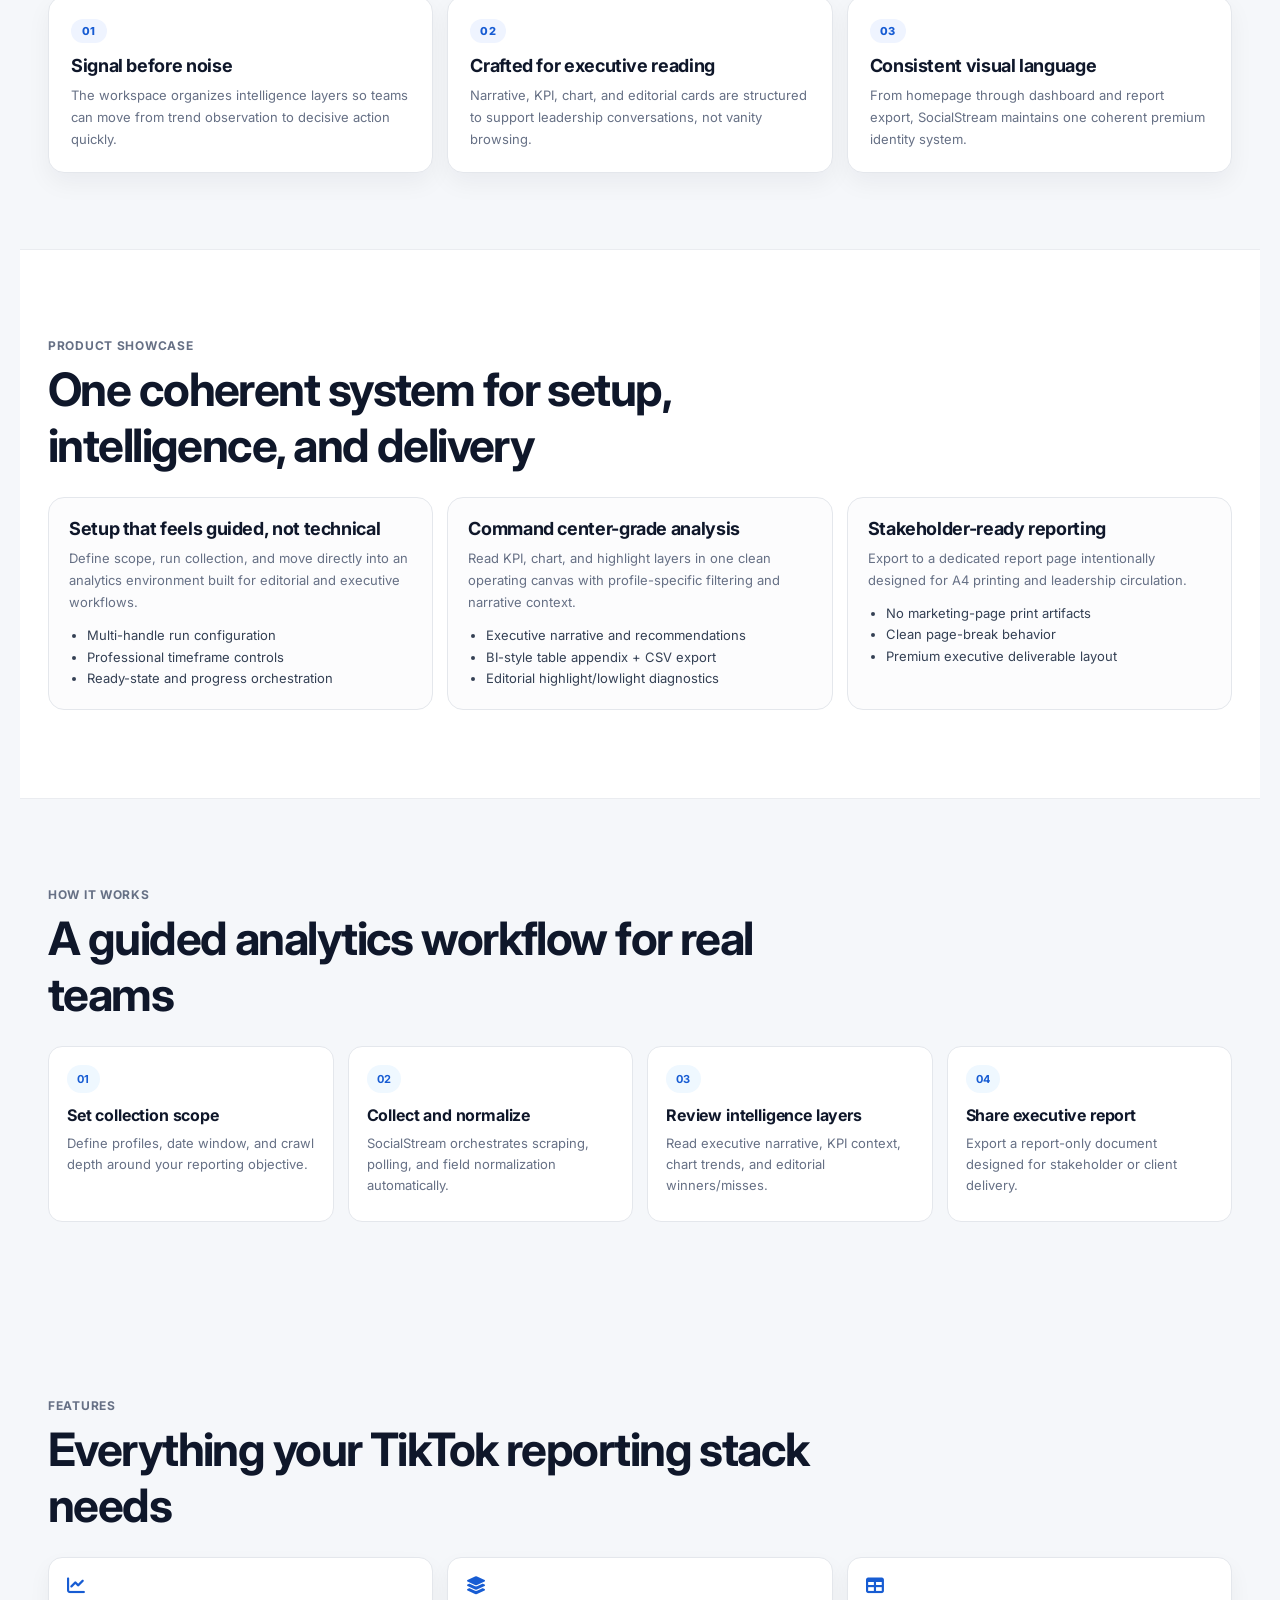
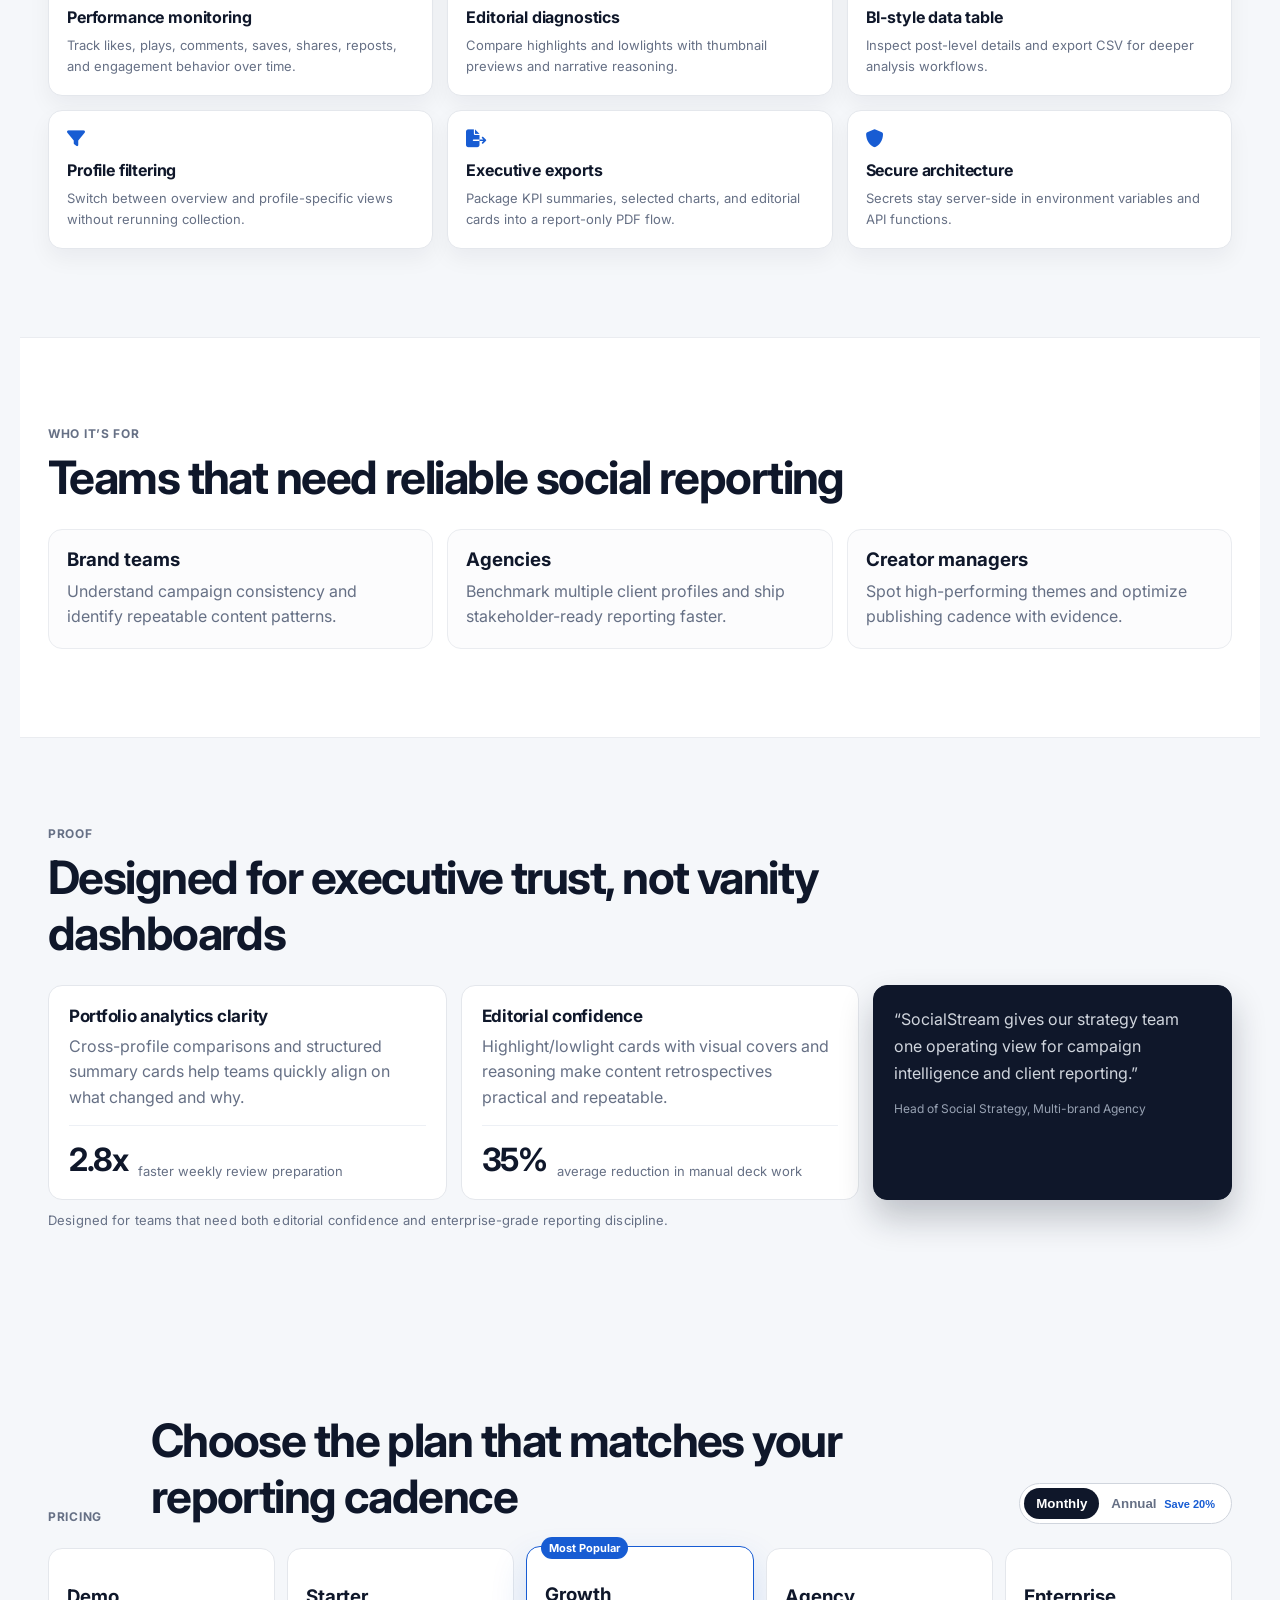
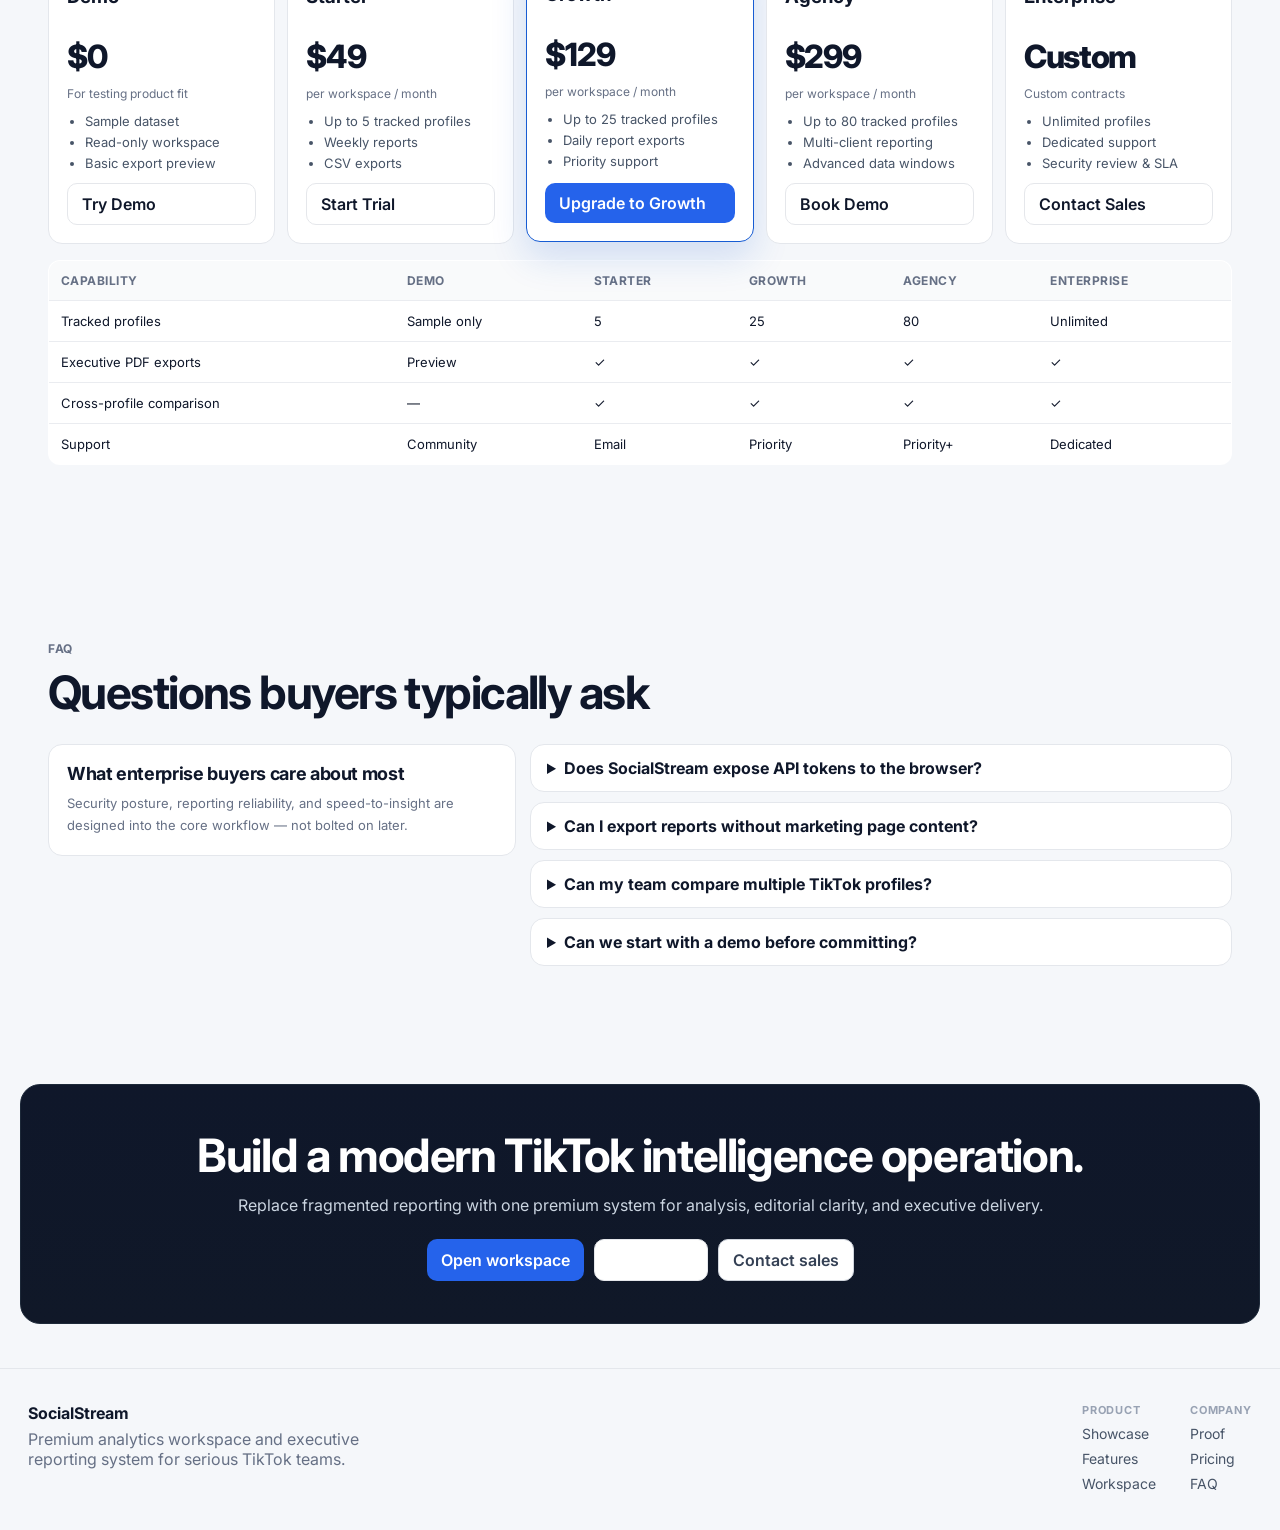
==== commit 069d72fa: "feat: deliver cinematic homepage and premium dashboard onboarding" ====
--- a/index.html
+++ b/index.html
@@ -95,6 +95,31 @@
       </div>
     </section>
 
+    <section class="section-shell cinematic-showcase reveal">
+      <div class="cinematic-stage" data-showcase-parallax>
+        <article class="film-panel film-panel--main">
+          <span>Command center</span>
+          <h3>Live KPI + narrative intelligence</h3>
+          <p>A systemized operating view for strategy, editorial, and stakeholder alignment.</p>
+        </article>
+        <article class="film-panel film-panel--side">
+          <span>Editorial layer</span>
+          <h3>Highlights & lowlights</h3>
+          <p>Visual post-level comparisons with performance reasoning.</p>
+        </article>
+        <article class="film-panel film-panel--report">
+          <span>Delivery layer</span>
+          <h3>Executive report export</h3>
+          <p>A4-ready document purpose-built for client and leadership review.</p>
+        </article>
+      </div>
+      <div class="cinematic-copy">
+        <p class="section-kicker">Product in motion</p>
+        <h2>A cinematic, product-led story from setup to executive report.</h2>
+        <p>SocialStream is intentionally composed as a complete operating narrative: collect, interpret, decide, and deliver. The visual language is calm, premium, and unmistakably productized.</p>
+      </div>
+    </section>
+
     <section class="section-shell value-strip reveal" id="showcase">
       <article><h3>Faster reporting cycles</h3><p>Compress weekly social reporting from hours into minutes.</p></article>
       <article><h3>Better editorial decisions</h3><p>Compare winning and underperforming posts with visual context.</p></article>
@@ -222,6 +247,7 @@
           <span>Head of Social Strategy, Multi-brand Agency</span>
         </article>
       </div>
+      <div class="proof-footnote">Designed for teams that need both editorial confidence and enterprise-grade reporting discipline.</div>
     </section>
 
     <section id="pricing" class="section-shell section-block pricing-block reveal" data-pricing="monthly">
@@ -258,11 +284,17 @@
         <p class="section-kicker">FAQ</p>
         <h2>Questions buyers typically ask</h2>
       </div>
-      <div class="faq-list">
-        <details><summary>Does SocialStream expose API tokens to the browser?</summary><p>No. Tokens are kept server-side in deployment environment variables and called through API endpoints.</p></details>
-        <details><summary>Can I export reports without marketing page content?</summary><p>Yes. Reports are generated via a dedicated report page that contains report content only.</p></details>
-        <details><summary>Can my team compare multiple TikTok profiles?</summary><p>Yes. The workspace supports profile-level filtering and comparison within the same analysis context.</p></details>
-        <details><summary>Can we start with a demo before committing?</summary><p>Yes. Use Start Demo to load example data and preview the full workflow immediately.</p></details>
+      <div class="faq-wrap">
+        <aside class="faq-aside">
+          <h3>What enterprise buyers care about most</h3>
+          <p>Security posture, reporting reliability, and speed-to-insight are designed into the core workflow — not bolted on later.</p>
+        </aside>
+        <div class="faq-list">
+          <details><summary>Does SocialStream expose API tokens to the browser?</summary><p>No. Tokens are kept server-side in deployment environment variables and called through API endpoints.</p></details>
+          <details><summary>Can I export reports without marketing page content?</summary><p>Yes. Reports are generated via a dedicated report page that contains report content only.</p></details>
+          <details><summary>Can my team compare multiple TikTok profiles?</summary><p>Yes. The workspace supports profile-level filtering and comparison within the same analysis context.</p></details>
+          <details><summary>Can we start with a demo before committing?</summary><p>Yes. Use Start Demo to load example data and preview the full workflow immediately.</p></details>
+        </div>
       </div>
     </section>
 
--- a/assets/css/site.css
+++ b/assets/css/site.css
@@ -253,6 +253,77 @@
   gap: 12px;
   margin-top: 16px;
 }
+
+.cinematic-showcase {
+  display: grid;
+  grid-template-columns: 1.1fr .9fr;
+  gap: 24px;
+  align-items: center;
+  padding-top: 20px;
+  padding-bottom: 26px;
+}
+
+.cinematic-stage {
+  position: relative;
+  min-height: 420px;
+  border: 1px solid #dfe3ea;
+  border-radius: 24px;
+  overflow: hidden;
+  background: linear-gradient(180deg, #f9fbff 0%, #f4f7fb 100%);
+  box-shadow: 0 24px 52px rgba(16,24,40,.12);
+}
+
+.film-panel {
+  position: absolute;
+  border: 1px solid #dbe3ef;
+  border-radius: 16px;
+  background: rgba(255,255,255,.9);
+  backdrop-filter: blur(4px);
+  padding: 14px;
+  box-shadow: 0 12px 26px rgba(16,24,40,.1);
+  transition: transform .24s ease;
+}
+
+.film-panel span {
+  display: inline-flex;
+  font-size: 10px;
+  letter-spacing: .08em;
+  text-transform: uppercase;
+  font-weight: 800;
+  color: #98a2b3;
+}
+
+.film-panel h3 {
+  margin: 8px 0 6px;
+  font-size: 18px;
+  letter-spacing: -.02em;
+}
+
+.film-panel p {
+  margin: 0;
+  font-size: 13px;
+  line-height: 1.65;
+  color: #667085;
+}
+
+.film-panel--main { left: 20px; top: 24px; width: min(78%, 420px); }
+.film-panel--side { right: 20px; top: 142px; width: min(64%, 320px); }
+.film-panel--report { left: 50px; bottom: 24px; width: min(70%, 360px); }
+
+.cinematic-copy h2 {
+  margin: 8px 0 12px;
+  font-size: clamp(32px, 4vw, 52px);
+  letter-spacing: -.04em;
+  line-height: 1.04;
+}
+
+.cinematic-copy p {
+  margin: 0;
+  color: #667085;
+  font-size: 15px;
+  line-height: 1.78;
+  max-width: 520px;
+}
 .value-strip article {
   background: #fff;
   border: 1px solid #e4e7ec;
@@ -360,6 +431,13 @@
 .proof-quote p { margin: 0; line-height: 1.7; color: #d0d5dd; }
 .proof-quote span { margin-top: 14px; display: block; font-size: 12px; color: #98a2b3; }
 
+.proof-footnote {
+  margin-top: 12px;
+  color: #667085;
+  font-size: 13px;
+  letter-spacing: .01em;
+}
+
 .pricing-block .section-head { display: flex; justify-content: space-between; align-items: end; gap: 14px; flex-wrap: wrap; }
 .billing-toggle { display: inline-flex; border: 1px solid #d0d5dd; border-radius: 999px; background: #fff; padding: 4px; }
 .billing-btn { border: 0; background: transparent; padding: 8px 12px; border-radius: 999px; font-weight: 700; color: #667085; cursor: pointer; }
@@ -379,6 +457,10 @@
 .compare-table th, .compare-table td { border-bottom: 1px solid #eaecf0; padding: 12px; text-align: left; font-size: 13px; }
 .compare-table th { background: #f9fafb; font-size: 12px; text-transform: uppercase; color: #667085; letter-spacing: .04em; }
 
+.faq-wrap { display: grid; grid-template-columns: .8fr 1.2fr; gap: 14px; align-items: start; }
+.faq-aside { border: 1px solid #e4e7ec; border-radius: 14px; background: #fff; padding: 18px; }
+.faq-aside h3 { margin: 0 0 8px; font-size: 18px; letter-spacing: -.02em; }
+.faq-aside p { margin: 0; color: #667085; line-height: 1.7; font-size: 13px; }
 .faq-list { display: grid; gap: 10px; }
 .faq-list details { background: #fff; border: 1px solid #e4e7ec; border-radius: 14px; padding: 13px 16px; }
 .faq-list summary { cursor: pointer; font-weight: 700; }
@@ -408,20 +490,27 @@
 
 @media (max-width: 1200px) {
   .price-grid { grid-template-columns: repeat(2, 1fr); }
+  .cinematic-showcase,
   .ribbon-grid,
   .story-grid,
   .how-grid { grid-template-columns: repeat(2, 1fr); }
+  .faq-wrap { grid-template-columns: 1fr; }
   .feature-grid { grid-template-columns: repeat(2, 1fr); }
   .proof-grid { grid-template-columns: 1fr; }
 }
 @media (max-width: 900px) {
   .site-nav { display: none; }
   .hero { grid-template-columns: 1fr; }
+  .cinematic-showcase,
   .hero-signals,
   .ribbon-grid,
   .story-grid,
   .value-strip,
   .audience-grid, .feature-grid, .how-grid, .price-grid { grid-template-columns: 1fr; }
+  .cinematic-stage { min-height: 360px; }
+  .film-panel--main { left: 12px; right: 12px; width: auto; }
+  .film-panel--side { left: 22px; right: 22px; width: auto; top: 148px; }
+  .film-panel--report { left: 18px; right: 18px; width: auto; }
   .site-cta-group .btn-secondary { display: none; }
   .site-footer { flex-direction: column; }
   .footer-links-group { gap: 20px; }
